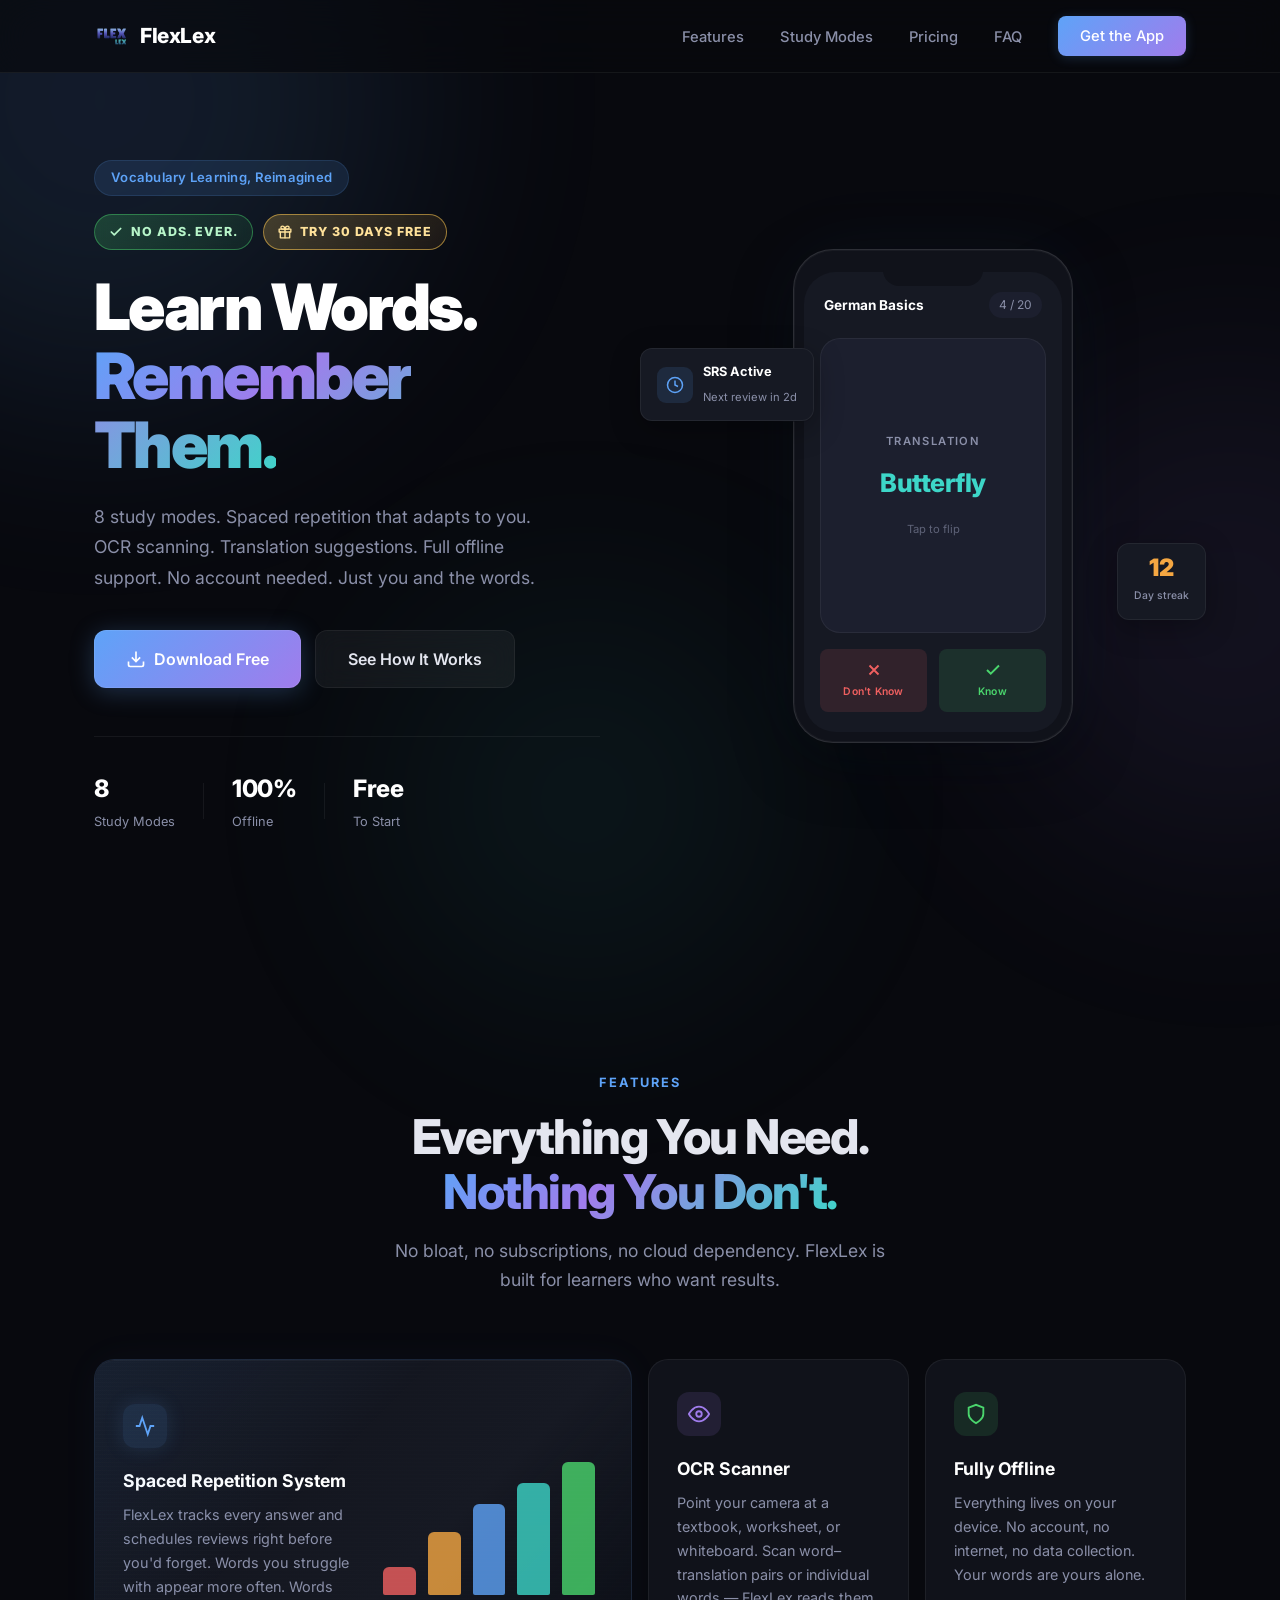
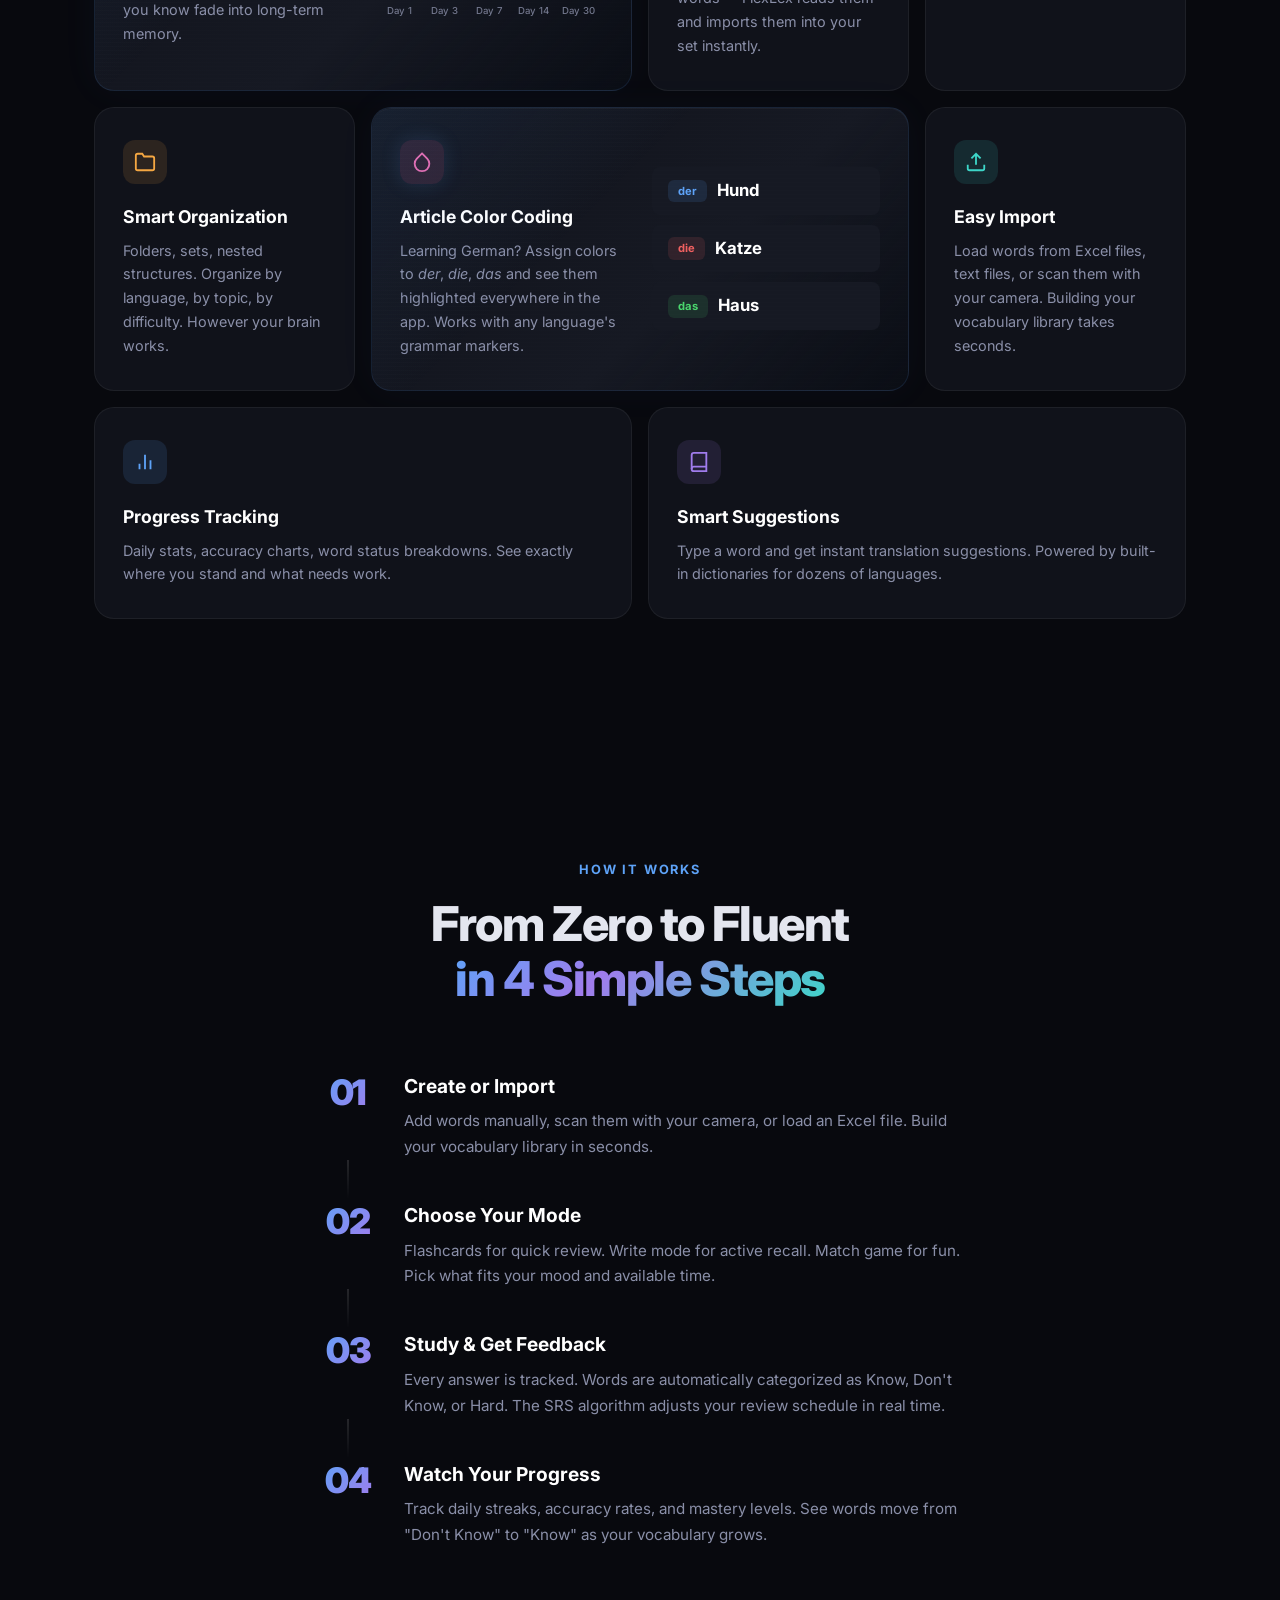
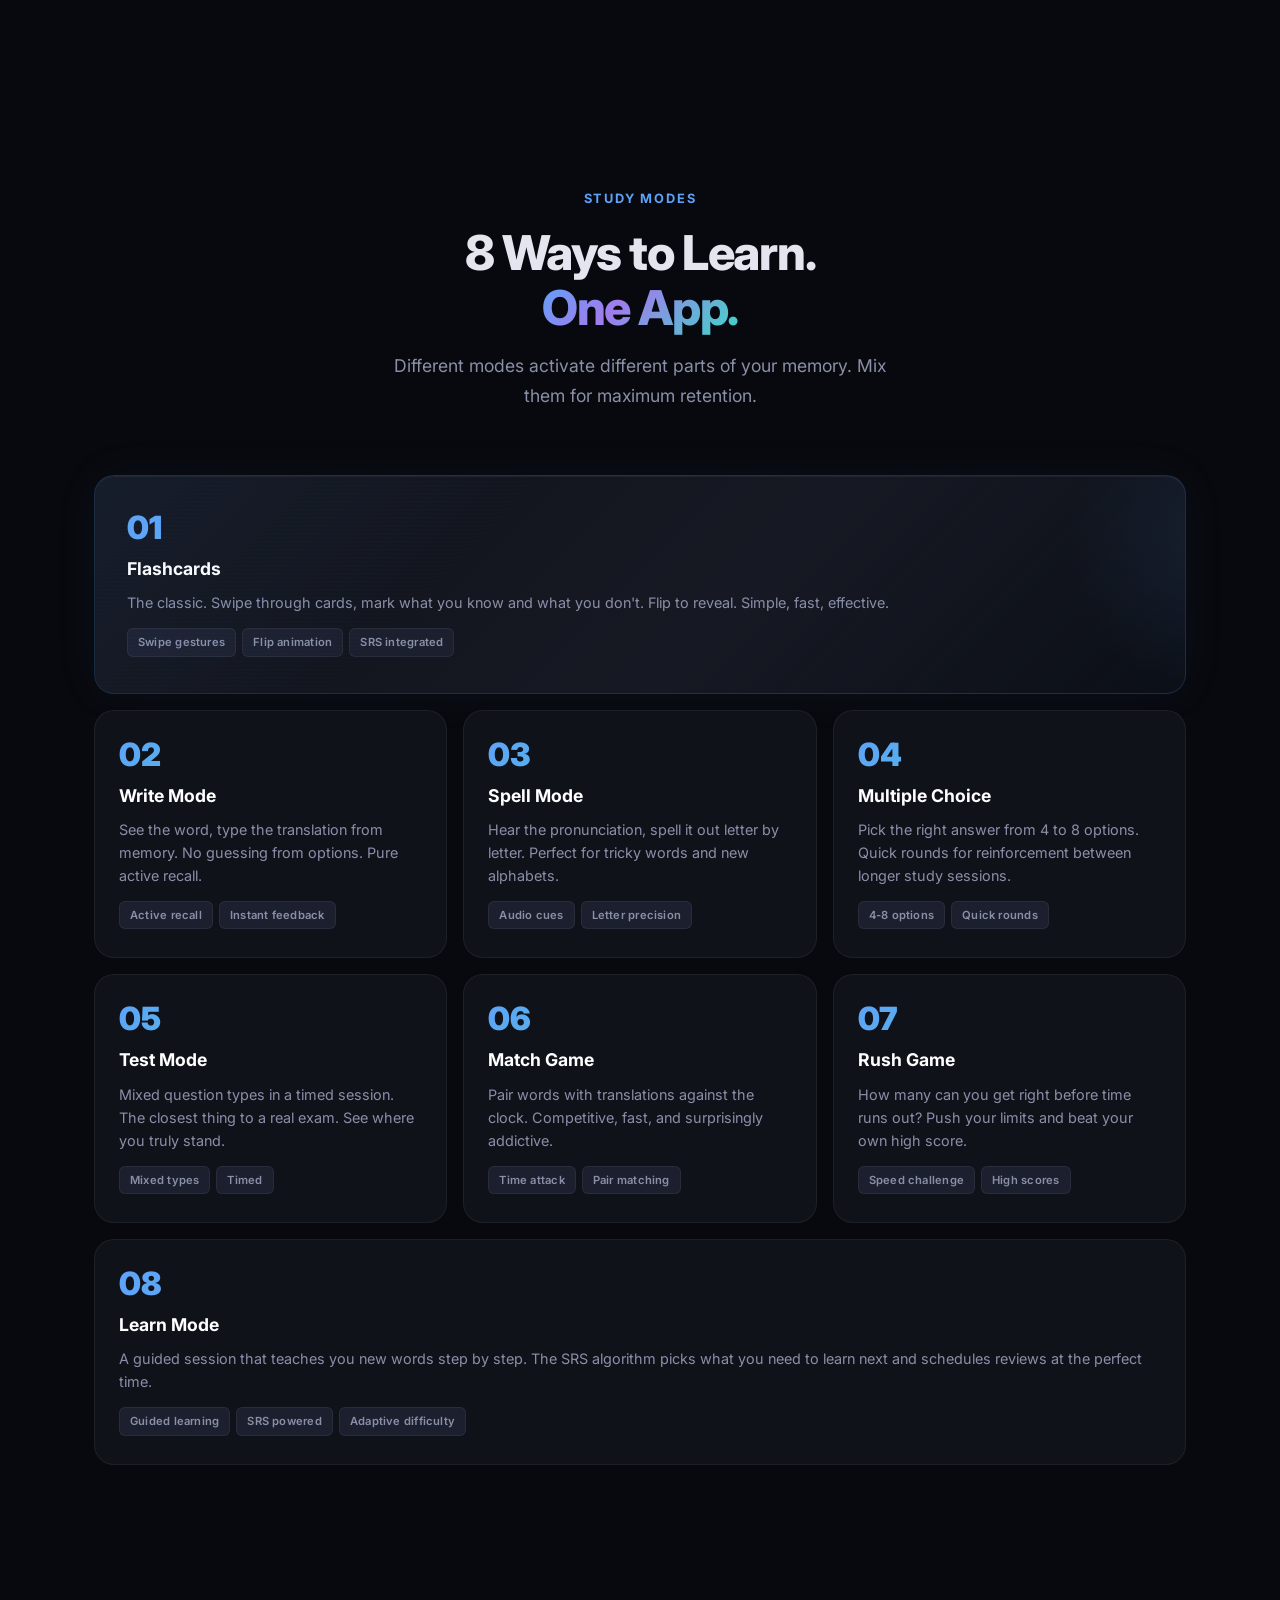
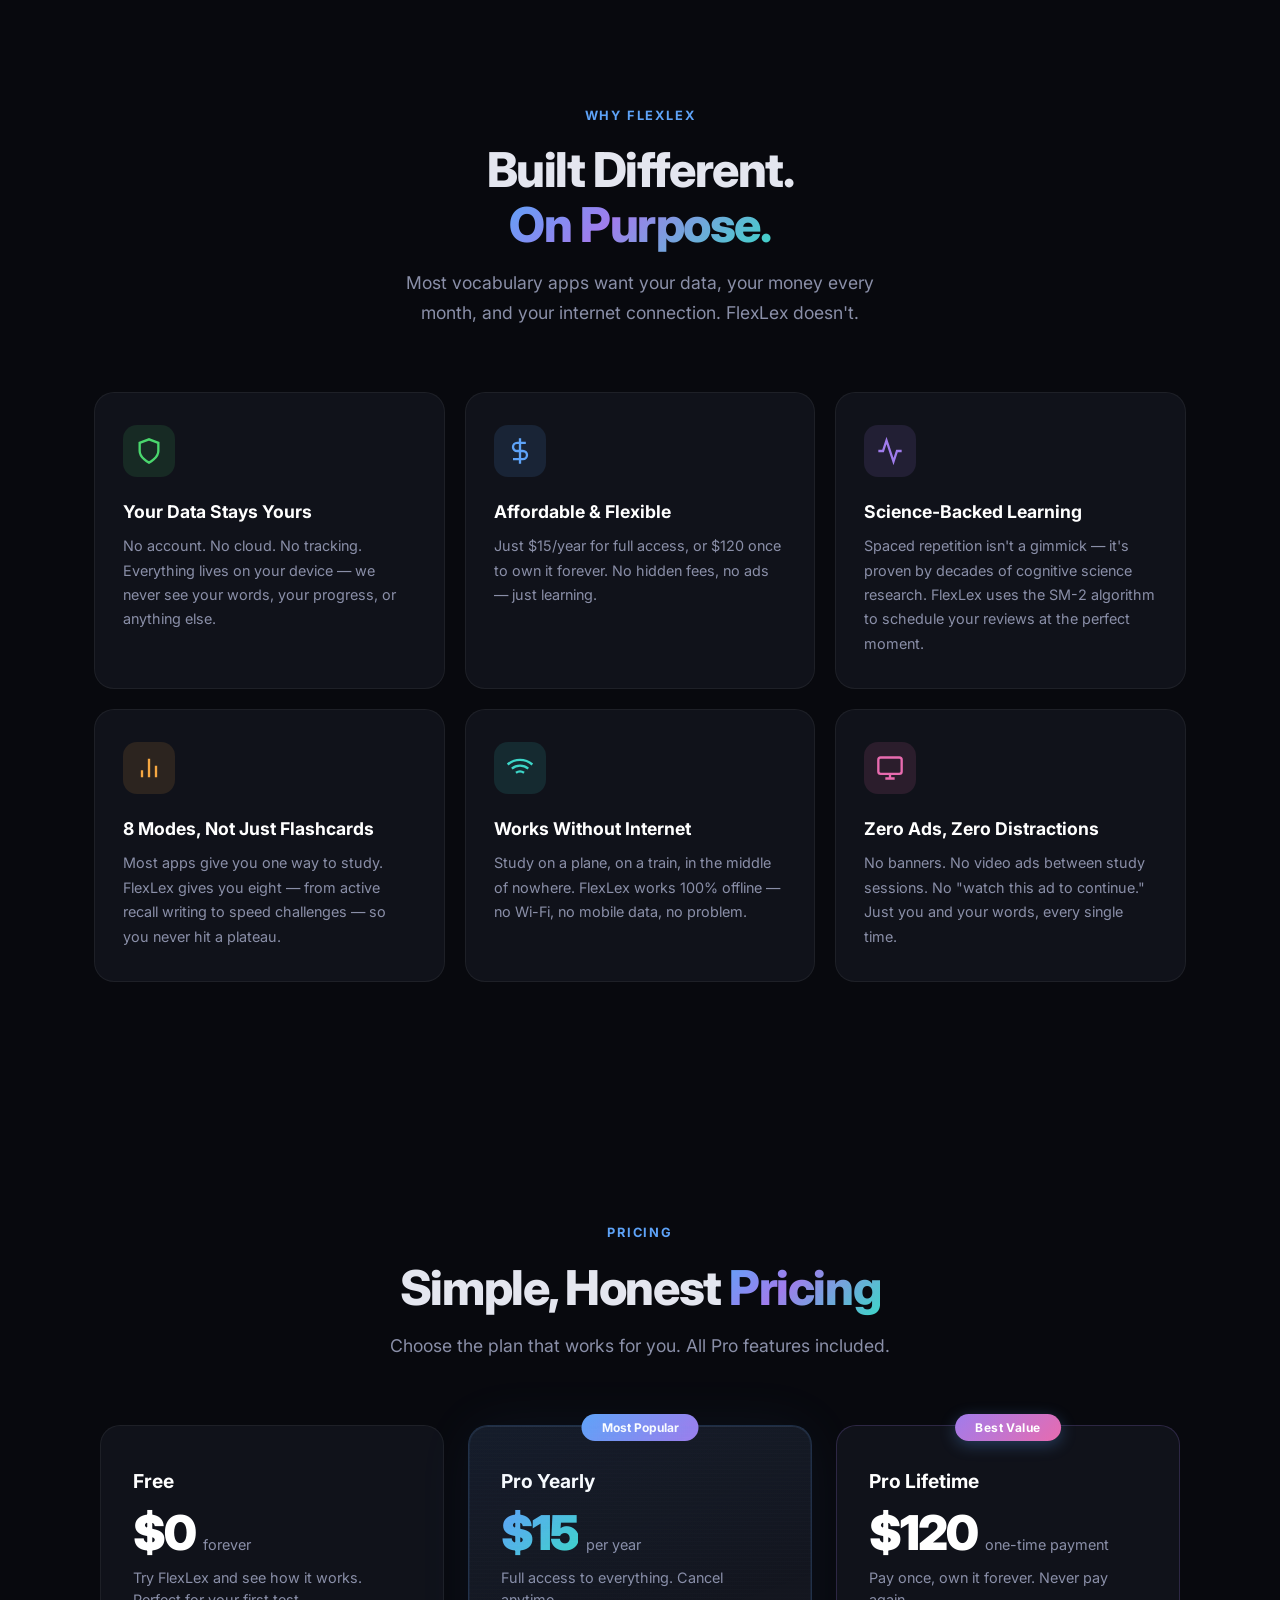
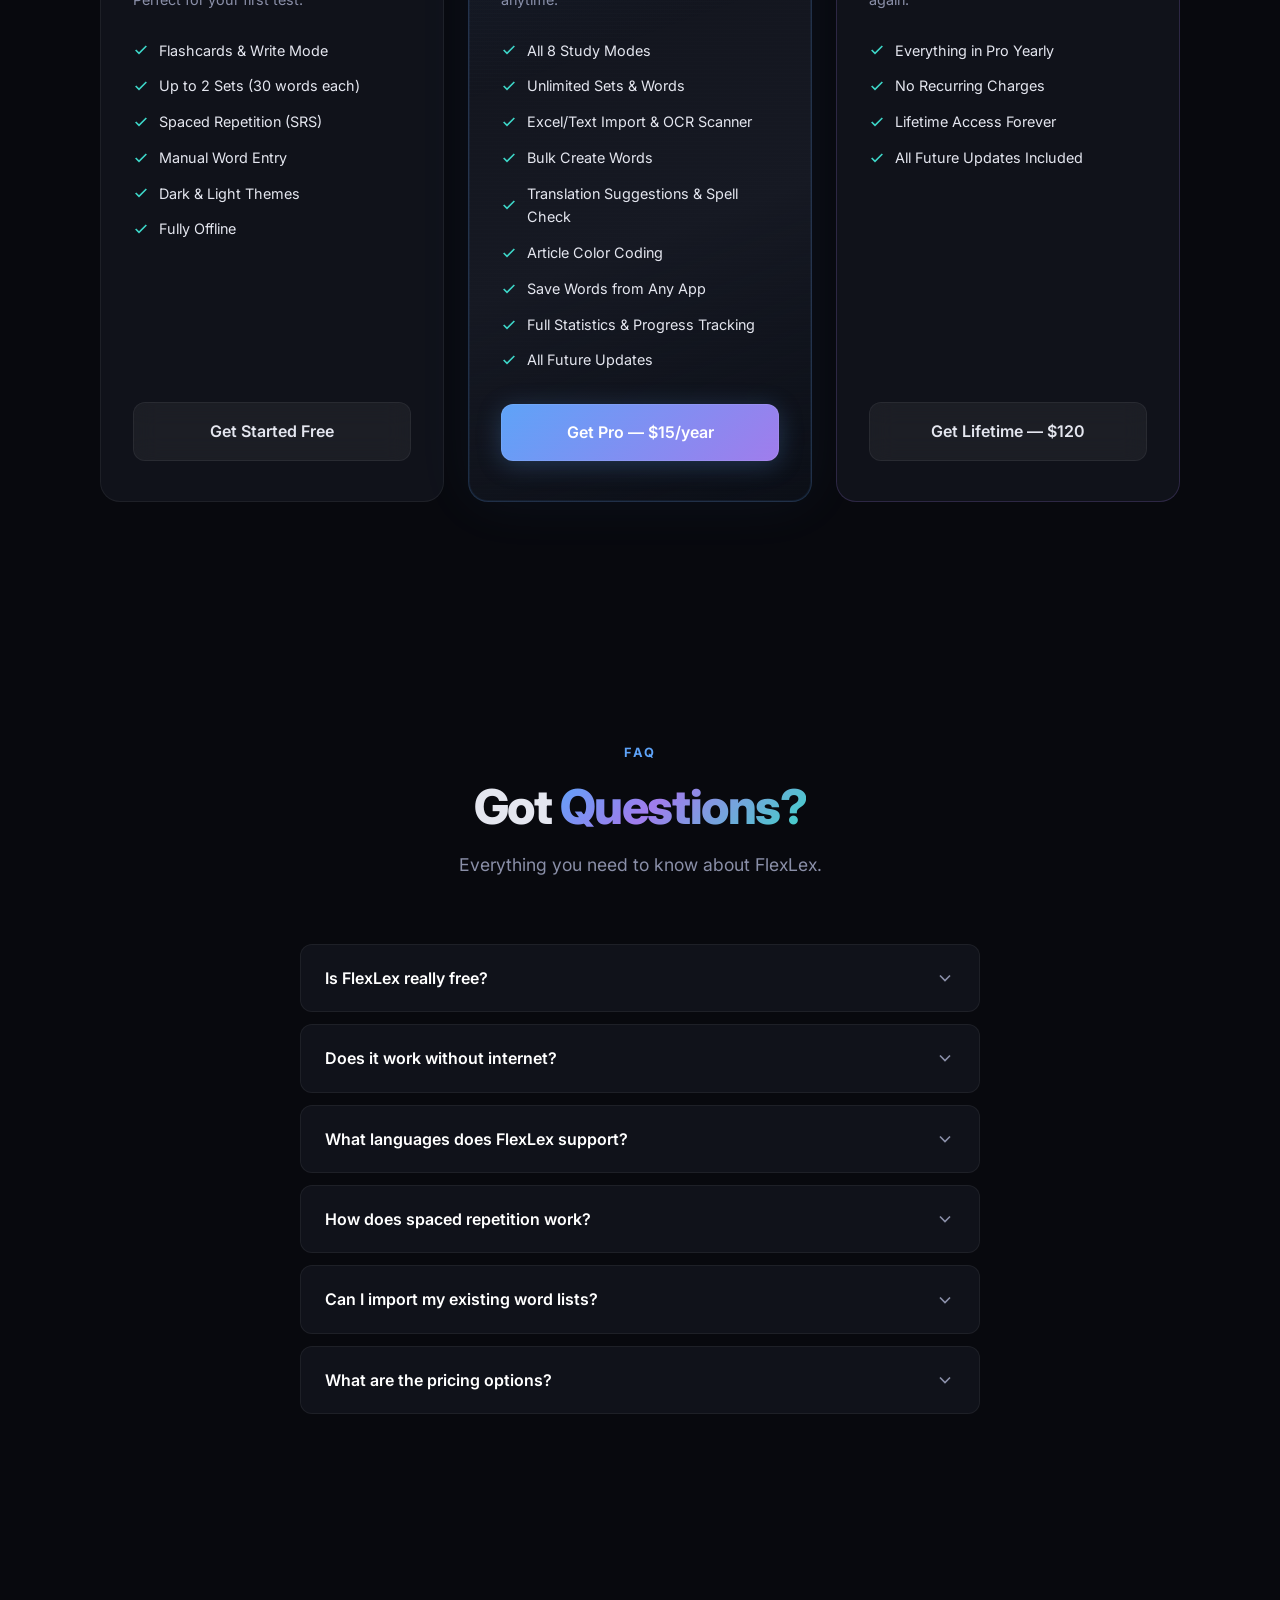
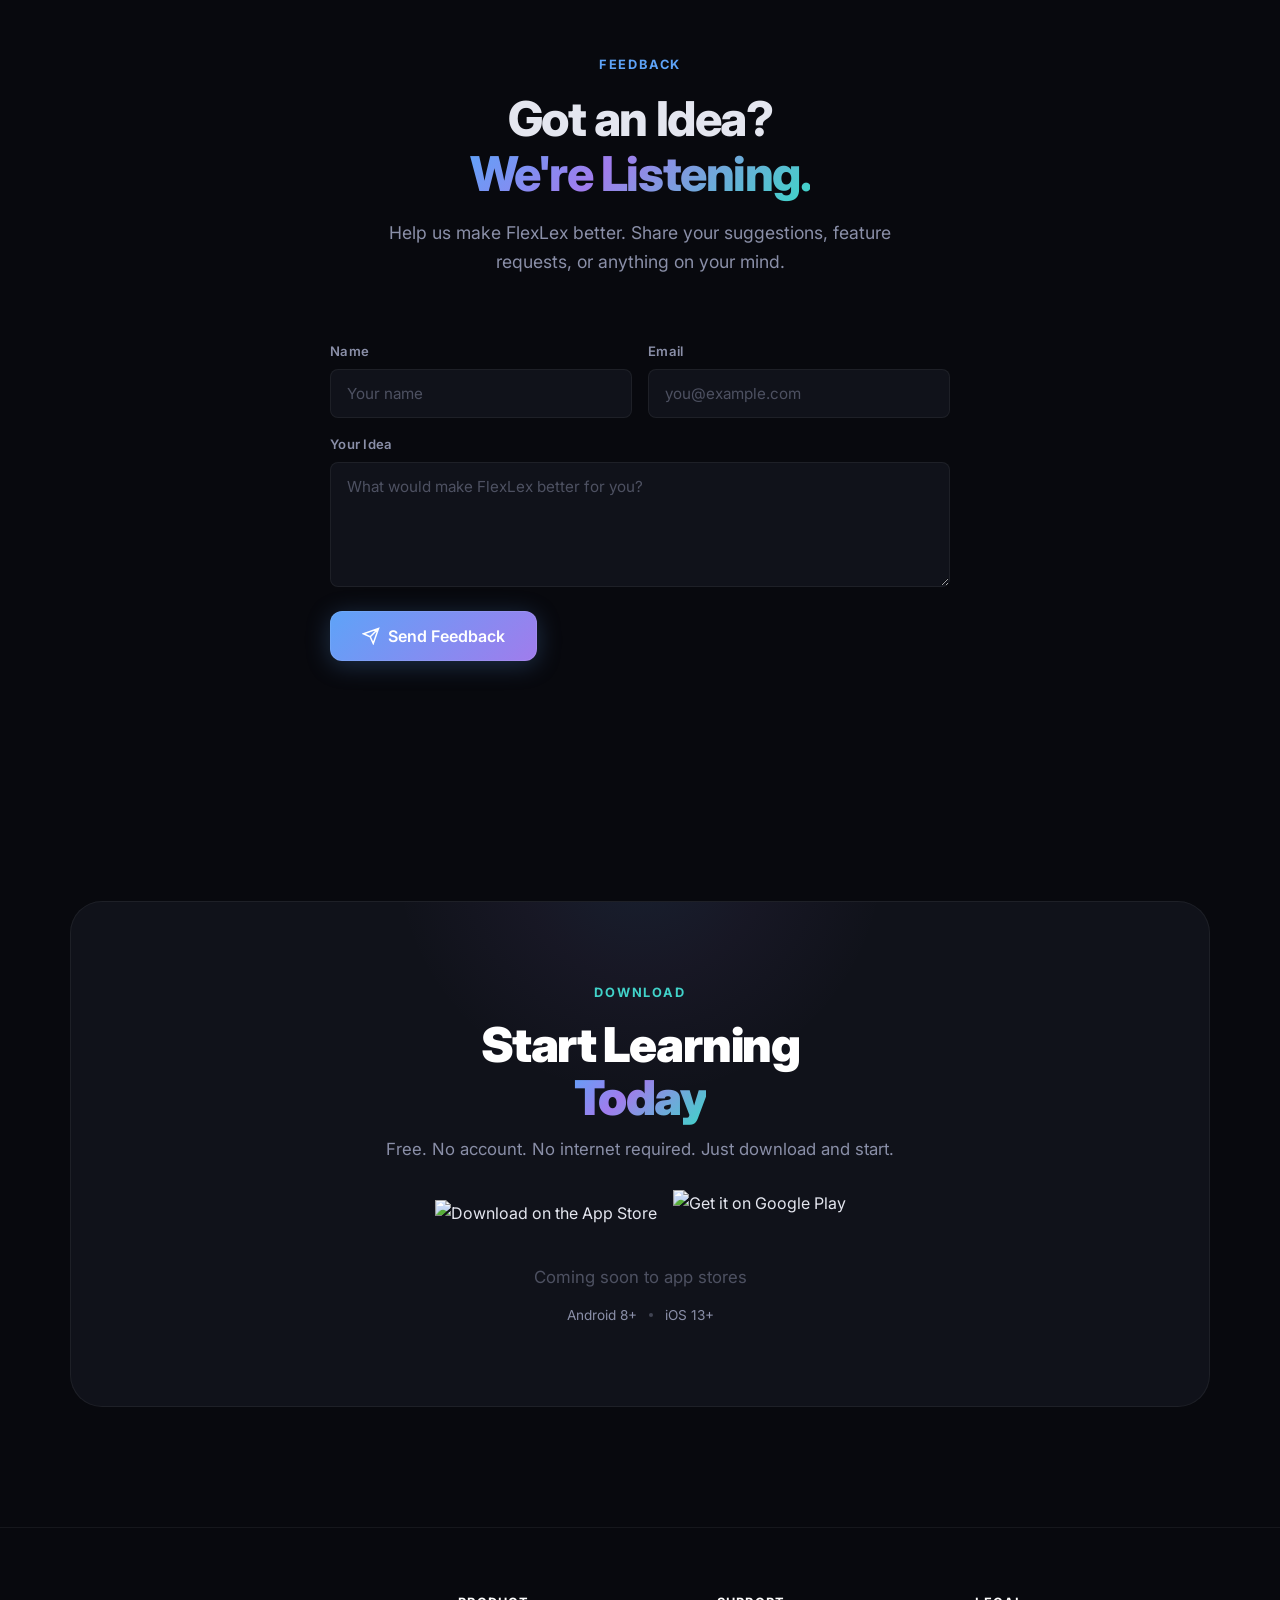
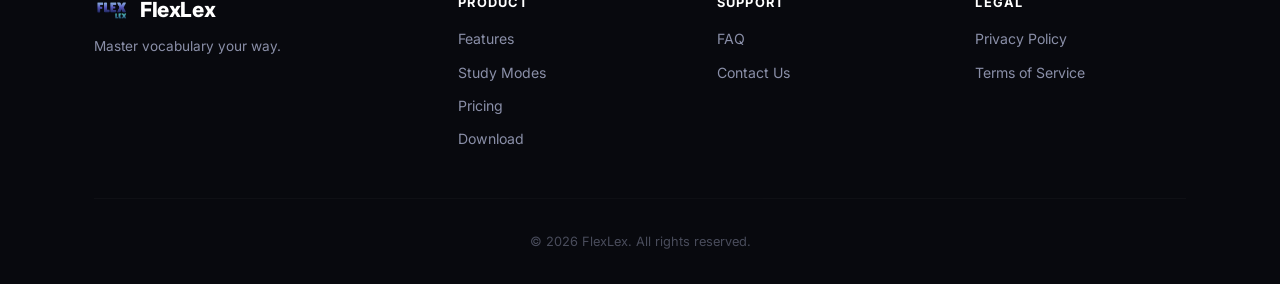
==== index.html @ ff7db939 "Add glowing No-Ads and 30-Day-Free chips, improve favicon for Google - Hero: two glowing chips ("No " ====
<!DOCTYPE html>
<html lang="en">
<head>
  <meta charset="UTF-8">
  <meta name="viewport" content="width=device-width, initial-scale=1.0">
  <title>FlexLex - Master Vocabulary Your Way</title>
  <meta name="description" content="FlexLex is a powerful vocabulary learning app with flashcards, spaced repetition, 8 study modes, OCR scanning, and full offline support for Android and iOS.">

  <!-- Open Graph -->
  <meta property="og:title" content="FlexLex — Master Vocabulary Your Way">
  <meta property="og:description" content="8 study modes, spaced repetition, OCR scanning, and full offline support. Free to start, no account needed.">
  <meta property="og:type" content="website">
  <meta property="og:url" content="https://flexlex.app">
  <meta property="og:image" content="https://flexlex.app/og-image.png">

  <!-- Twitter Card -->
  <meta name="twitter:card" content="summary_large_image">
  <meta name="twitter:title" content="FlexLex — Master Vocabulary Your Way">
  <meta name="twitter:description" content="8 study modes, spaced repetition, OCR scanning, and full offline support. Free to start, no account needed.">
  <meta name="twitter:image" content="https://flexlex.app/og-image.png">

  <!-- Favicon -->
  <link rel="icon" href="/favicon.ico" sizes="any">
  <link rel="icon" type="image/png" sizes="32x32" href="/FL-logo.png">
  <link rel="icon" type="image/png" sizes="192x192" href="/FL-logo.png">
  <link rel="apple-touch-icon" sizes="180x180" href="/FL-logo.png">
  <link rel="shortcut icon" href="/FL-logo.png">

  <!-- Theme -->
  <meta name="theme-color" content="#08090e">

  <link rel="stylesheet" href="style.css">
  <link rel="preconnect" href="https://fonts.googleapis.com">
  <link rel="preconnect" href="https://fonts.gstatic.com" crossorigin>
  <link href="https://fonts.googleapis.com/css2?family=Inter:wght@400;500;600;700;800;900&display=swap" rel="stylesheet">
</head>
<body>

  <!-- GLOW ORBS (background decoration) -->
  <div class="glow glow--1"></div>
  <div class="glow glow--2"></div>
  <div class="glow glow--3"></div>

  <!-- NAV -->
  <nav class="nav" id="nav">
    <div class="container nav__inner">
      <a href="#" class="nav__logo">
        <img src="FL-logo.png" alt="FlexLex" class="logo-icon">
        <span>FlexLex</span>
      </a>
      <button class="nav__toggle" id="navToggle" aria-label="Toggle menu">
        <span></span><span></span><span></span>
      </button>
      <ul class="nav__links" id="navLinks">
        <li><a href="#features">Features</a></li>
        <li><a href="#modes">Study Modes</a></li>
        <li><a href="#pricing">Pricing</a></li>
        <li><a href="#faq">FAQ</a></li>
        <li><a href="#download" class="btn btn--nav">Get the App</a></li>
      </ul>
    </div>
  </nav>

  <!-- HERO -->
  <header class="hero" id="hero">
    <div class="container hero__inner">
      <div class="hero__text">
        <div class="hero__badge">Vocabulary Learning, Reimagined</div>
        <div class="hero__chips">
          <span class="glow-chip glow-chip--green">
            <svg width="14" height="14" viewBox="0 0 24 24" fill="none" stroke="currentColor" stroke-width="3" stroke-linecap="round" stroke-linejoin="round"><path d="M20 6L9 17l-5-5"/></svg>
            No Ads. Ever.
          </span>
          <span class="glow-chip glow-chip--gold">
            <svg width="14" height="14" viewBox="0 0 24 24" fill="none" stroke="currentColor" stroke-width="2.4" stroke-linecap="round" stroke-linejoin="round"><path d="M20 12V22H4V12"/><path d="M2 7h20v5H2z"/><path d="M12 22V7"/><path d="M12 7H7.5a2.5 2.5 0 010-5C11 2 12 7 12 7z"/><path d="M12 7h4.5a2.5 2.5 0 000-5C13 2 12 7 12 7z"/></svg>
            Try 30 Days Free
          </span>
        </div>
        <h1>Learn Words.<br><span class="gradient-text">Remember Them.</span></h1>
        <p class="hero__sub">
          8 study modes. Spaced repetition that adapts to you.
          OCR scanning. Translation suggestions. Full offline support.
          No account needed. Just you and the words.
        </p>
        <div class="hero__actions">
          <a href="#download" class="btn btn--primary btn--lg">
            <svg width="20" height="20" viewBox="0 0 24 24" fill="none" stroke="currentColor" stroke-width="2"><path d="M21 15v4a2 2 0 01-2 2H5a2 2 0 01-2-2v-4M7 10l5 5 5-5M12 15V3"/></svg>
            Download Free
          </a>
          <a href="#how-it-works" class="btn btn--glass btn--lg">See How It Works</a>
        </div>
        <div class="hero__stats">
          <div class="hero__stat">
            <strong>8</strong><span>Study Modes</span>
          </div>
          <div class="hero__stat-divider"></div>
          <div class="hero__stat">
            <strong>100%</strong><span>Offline</span>
          </div>
          <div class="hero__stat-divider"></div>
          <div class="hero__stat">
            <strong>Free</strong><span>To Start</span>
          </div>
        </div>
      </div>
      <div class="hero__visual">
        <div class="phone-mockup">
          <div class="phone-notch"></div>
          <div class="phone-screen">
            <div class="demo-header">
              <span class="demo-set-name">German Basics</span>
              <span class="demo-counter">4 / 20</span>
            </div>
            <div class="demo-card" id="demoCard">
              <div class="demo-card__front">
                <div class="demo-card__label">Word</div>
                <div class="demo-card__word">Schmetterling</div>
                <div class="demo-card__hint">Tap to flip</div>
              </div>
              <div class="demo-card__back">
                <div class="demo-card__label">Translation</div>
                <div class="demo-card__word demo-card__word--answer">Butterfly</div>
                <div class="demo-card__hint">Tap to flip</div>
              </div>
            </div>
            <div class="demo-actions demo-actions--two">
              <div class="demo-action demo-action--no">
                <svg width="18" height="18" viewBox="0 0 24 24" fill="none" stroke="currentColor" stroke-width="2.5"><path d="M18 6L6 18M6 6l12 12"/></svg>
                Don't Know
              </div>
              <div class="demo-action demo-action--yes">
                <svg width="18" height="18" viewBox="0 0 24 24" fill="none" stroke="currentColor" stroke-width="2.5"><path d="M20 6L9 17l-5-5"/></svg>
                Know
              </div>
            </div>
          </div>
        </div>
        <div class="float-card float-card--1">
          <div class="float-card__icon">
            <svg width="18" height="18" viewBox="0 0 24 24" fill="none" stroke="currentColor" stroke-width="2"><circle cx="12" cy="12" r="10"/><path d="M12 6v6l4 2"/></svg>
          </div>
          <div>
            <strong>SRS Active</strong>
            <span>Next review in 2d</span>
          </div>
        </div>
        <div class="float-card float-card--2">
          <div class="float-card__streak">12</div>
          <span>Day streak</span>
        </div>
      </div>
    </div>
  </header>

  <!-- FEATURES -->
  <section class="section features" id="features">
    <div class="container">
      <div class="section-label">Features</div>
      <h2 class="section__title">Everything You Need.<br><span class="gradient-text">Nothing You Don't.</span></h2>
      <p class="section__sub">No bloat, no subscriptions, no cloud dependency. FlexLex is built for learners who want results.</p>

      <div class="bento">
        <div class="bento__item bento__item--wide bento__item--srs">
          <div class="bento__content">
            <div class="bento__icon bento__icon--blue">
              <svg viewBox="0 0 24 24" fill="none" stroke="currentColor" stroke-width="2"><path d="M22 12h-4l-3 9L9 3l-3 9H2"/></svg>
            </div>
            <h3>Spaced Repetition System</h3>
            <p>FlexLex tracks every answer and schedules reviews right before you'd forget. Words you struggle with appear more often. Words you know fade into long-term memory.</p>
          </div>
          <div class="bento__visual bento__visual--srs">
            <div class="srs-demo">
              <div class="srs-bar" style="--h: 20%; --color: var(--red)"><span>Day 1</span></div>
              <div class="srs-bar" style="--h: 45%; --color: var(--orange)"><span>Day 3</span></div>
              <div class="srs-bar" style="--h: 65%; --color: var(--blue)"><span>Day 7</span></div>
              <div class="srs-bar" style="--h: 80%; --color: var(--teal)"><span>Day 14</span></div>
              <div class="srs-bar" style="--h: 95%; --color: var(--green)"><span>Day 30</span></div>
            </div>
          </div>
        </div>

        <div class="bento__item bento__item--ocr">
          <div class="bento__icon bento__icon--purple">
            <svg viewBox="0 0 24 24" fill="none" stroke="currentColor" stroke-width="2"><path d="M1 12s4-8 11-8 11 8 11 8-4 8-11 8-11-8-11-8z"/><circle cx="12" cy="12" r="3"/></svg>
          </div>
          <h3>OCR Scanner</h3>
          <p>Point your camera at a textbook, worksheet, or whiteboard. Scan word–translation pairs or individual words — FlexLex reads them and imports them into your set instantly.</p>
        </div>

        <div class="bento__item bento__item--offline">
          <div class="bento__icon bento__icon--green">
            <svg viewBox="0 0 24 24" fill="none" stroke="currentColor" stroke-width="2"><path d="M12 22s8-4 8-10V5l-8-3-8 3v7c0 6 8 10 8 10z"/></svg>
          </div>
          <h3>Fully Offline</h3>
          <p>Everything lives on your device. No account, no internet, no data collection. Your words are yours alone.</p>
        </div>

        <div class="bento__item bento__item--organize">
          <div class="bento__icon bento__icon--orange">
            <svg viewBox="0 0 24 24" fill="none" stroke="currentColor" stroke-width="2"><path d="M22 19a2 2 0 01-2 2H4a2 2 0 01-2-2V5a2 2 0 012-2h5l2 3h9a2 2 0 012 2z"/></svg>
          </div>
          <h3>Smart Organization</h3>
          <p>Folders, sets, nested structures. Organize by language, by topic, by difficulty. However your brain works.</p>
        </div>

        <div class="bento__item bento__item--wide bento__item--article">
          <div class="bento__content">
            <div class="bento__icon bento__icon--pink">
              <svg viewBox="0 0 24 24" fill="none" stroke="currentColor" stroke-width="2"><path d="M12 2.69l5.66 5.66a8 8 0 11-11.31 0z"/></svg>
            </div>
            <h3>Article Color Coding</h3>
            <p>Learning German? Assign colors to <em>der</em>, <em>die</em>, <em>das</em> and see them highlighted everywhere in the app. Works with any language's grammar markers.</p>
          </div>
          <div class="bento__visual bento__visual--article">
            <div class="article-demo">
              <div class="article-word article-word--der"><span class="article-tag article-tag--blue">der</span> Hund</div>
              <div class="article-word article-word--die"><span class="article-tag article-tag--red">die</span> Katze</div>
              <div class="article-word article-word--das"><span class="article-tag article-tag--green">das</span> Haus</div>
            </div>
          </div>
        </div>

        <div class="bento__item bento__item--import">
          <div class="bento__icon bento__icon--teal">
            <svg viewBox="0 0 24 24" fill="none" stroke="currentColor" stroke-width="2"><path d="M21 15v4a2 2 0 01-2 2H5a2 2 0 01-2-2v-4M17 8l-5-5-5 5M12 3v12"/></svg>
          </div>
          <h3>Easy Import</h3>
          <p>Load words from Excel files, text files, or scan them with your camera. Building your vocabulary library takes seconds.</p>
        </div>

        <div class="bento__item bento__item--half bento__item--stats">
          <div class="bento__icon bento__icon--blue">
            <svg viewBox="0 0 24 24" fill="none" stroke="currentColor" stroke-width="2"><path d="M18 20V10M12 20V4M6 20v-6"/></svg>
          </div>
          <h3>Progress Tracking</h3>
          <p>Daily stats, accuracy charts, word status breakdowns. See exactly where you stand and what needs work.</p>
        </div>

        <div class="bento__item bento__item--half bento__item--dict">
          <div class="bento__icon bento__icon--purple">
            <svg viewBox="0 0 24 24" fill="none" stroke="currentColor" stroke-width="2"><path d="M4 19.5A2.5 2.5 0 016.5 17H20"/><path d="M6.5 2H20v20H6.5A2.5 2.5 0 014 19.5v-15A2.5 2.5 0 016.5 2z"/></svg>
          </div>
          <h3>Smart Suggestions</h3>
          <p>Type a word and get instant translation suggestions. Powered by built-in dictionaries for dozens of languages.</p>
        </div>
      </div>
    </div>
  </section>

  <!-- HOW IT WORKS -->
  <section class="section how" id="how-it-works">
    <div class="container">
      <div class="section-label">How It Works</div>
      <h2 class="section__title">From Zero to Fluent<br><span class="gradient-text">in 4 Simple Steps</span></h2>

      <div class="steps">
        <div class="step">
          <div class="step__number">01</div>
          <div class="step__content">
            <h3>Create or Import</h3>
            <p>Add words manually, scan them with your camera, or load an Excel file. Build your vocabulary library in seconds.</p>
          </div>
        </div>
        <div class="step__connector"></div>
        <div class="step">
          <div class="step__number">02</div>
          <div class="step__content">
            <h3>Choose Your Mode</h3>
            <p>Flashcards for quick review. Write mode for active recall. Match game for fun. Pick what fits your mood and available time.</p>
          </div>
        </div>
        <div class="step__connector"></div>
        <div class="step">
          <div class="step__number">03</div>
          <div class="step__content">
            <h3>Study &amp; Get Feedback</h3>
            <p>Every answer is tracked. Words are automatically categorized as Know, Don't Know, or Hard. The SRS algorithm adjusts your review schedule in real time.</p>
          </div>
        </div>
        <div class="step__connector"></div>
        <div class="step">
          <div class="step__number">04</div>
          <div class="step__content">
            <h3>Watch Your Progress</h3>
            <p>Track daily streaks, accuracy rates, and mastery levels. See words move from "Don't Know" to "Know" as your vocabulary grows.</p>
          </div>
        </div>
      </div>
    </div>
  </section>

  <!-- STUDY MODES -->
  <section class="section modes" id="modes">
    <div class="container">
      <div class="section-label">Study Modes</div>
      <h2 class="section__title">8 Ways to Learn.<br><span class="gradient-text">One App.</span></h2>
      <p class="section__sub">Different modes activate different parts of your memory. Mix them for maximum retention.</p>

      <div class="modes__grid">
        <div class="mode-card mode-card--featured">
          <div class="mode-card__glow"></div>
          <div class="mode-card__number">01</div>
          <h3>Flashcards</h3>
          <p>The classic. Swipe through cards, mark what you know and what you don't. Flip to reveal. Simple, fast, effective.</p>
          <div class="mode-card__tags">
            <span>Swipe gestures</span>
            <span>Flip animation</span>
            <span>SRS integrated</span>
          </div>
        </div>

        <div class="mode-card">
          <div class="mode-card__number">02</div>
          <h3>Write Mode</h3>
          <p>See the word, type the translation from memory. No guessing from options. Pure active recall.</p>
          <div class="mode-card__tags">
            <span>Active recall</span>
            <span>Instant feedback</span>
          </div>
        </div>

        <div class="mode-card">
          <div class="mode-card__number">03</div>
          <h3>Spell Mode</h3>
          <p>Hear the pronunciation, spell it out letter by letter. Perfect for tricky words and new alphabets.</p>
          <div class="mode-card__tags">
            <span>Audio cues</span>
            <span>Letter precision</span>
          </div>
        </div>

        <div class="mode-card">
          <div class="mode-card__number">04</div>
          <h3>Multiple Choice</h3>
          <p>Pick the right answer from 4 to 8 options. Quick rounds for reinforcement between longer study sessions.</p>
          <div class="mode-card__tags">
            <span>4-8 options</span>
            <span>Quick rounds</span>
          </div>
        </div>

        <div class="mode-card">
          <div class="mode-card__number">05</div>
          <h3>Test Mode</h3>
          <p>Mixed question types in a timed session. The closest thing to a real exam. See where you truly stand.</p>
          <div class="mode-card__tags">
            <span>Mixed types</span>
            <span>Timed</span>
          </div>
        </div>

        <div class="mode-card">
          <div class="mode-card__number">06</div>
          <h3>Match Game</h3>
          <p>Pair words with translations against the clock. Competitive, fast, and surprisingly addictive.</p>
          <div class="mode-card__tags">
            <span>Time attack</span>
            <span>Pair matching</span>
          </div>
        </div>

        <div class="mode-card">
          <div class="mode-card__number">07</div>
          <h3>Rush Game</h3>
          <p>How many can you get right before time runs out? Push your limits and beat your own high score.</p>
          <div class="mode-card__tags">
            <span>Speed challenge</span>
            <span>High scores</span>
          </div>
        </div>

        <div class="mode-card mode-card--wide">
          <div class="mode-card__number">08</div>
          <h3>Learn Mode</h3>
          <p>A guided session that teaches you new words step by step. The SRS algorithm picks what you need to learn next and schedules reviews at the perfect time.</p>
          <div class="mode-card__tags">
            <span>Guided learning</span>
            <span>SRS powered</span>
            <span>Adaptive difficulty</span>
          </div>
        </div>
      </div>
    </div>
  </section>

  <!-- WHY FLEXLEX -->
  <section class="section why" id="why">
    <div class="container">
      <div class="section-label">Why FlexLex</div>
      <h2 class="section__title">Built Different.<br><span class="gradient-text">On Purpose.</span></h2>
      <p class="section__sub">Most vocabulary apps want your data, your money every month, and your internet connection. FlexLex doesn't.</p>

      <div class="why__grid">
        <div class="why__card">
          <div class="why__icon why__icon--green">
            <svg viewBox="0 0 24 24" fill="none" stroke="currentColor" stroke-width="2" width="28" height="28"><path d="M12 22s8-4 8-10V5l-8-3-8 3v7c0 6 8 10 8 10z"/></svg>
          </div>
          <h3>Your Data Stays Yours</h3>
          <p>No account. No cloud. No tracking. Everything lives on your device — we never see your words, your progress, or anything else.</p>
        </div>

        <div class="why__card">
          <div class="why__icon why__icon--blue">
            <svg viewBox="0 0 24 24" fill="none" stroke="currentColor" stroke-width="2" width="28" height="28"><path d="M12 1v22M17 5H9.5a3.5 3.5 0 000 7h5a3.5 3.5 0 010 7H6"/></svg>
          </div>
          <h3>Affordable &amp; Flexible</h3>
          <p>Just $15/year for full access, or $120 once to own it forever. No hidden fees, no ads — just learning.</p>
        </div>

        <div class="why__card">
          <div class="why__icon why__icon--purple">
            <svg viewBox="0 0 24 24" fill="none" stroke="currentColor" stroke-width="2" width="28" height="28"><path d="M22 12h-4l-3 9L9 3l-3 9H2"/></svg>
          </div>
          <h3>Science-Backed Learning</h3>
          <p>Spaced repetition isn't a gimmick — it's proven by decades of cognitive science research. FlexLex uses the SM-2 algorithm to schedule your reviews at the perfect moment.</p>
        </div>

        <div class="why__card">
          <div class="why__icon why__icon--orange">
            <svg viewBox="0 0 24 24" fill="none" stroke="currentColor" stroke-width="2" width="28" height="28"><path d="M18 20V10M12 20V4M6 20v-6"/></svg>
          </div>
          <h3>8 Modes, Not Just Flashcards</h3>
          <p>Most apps give you one way to study. FlexLex gives you eight — from active recall writing to speed challenges — so you never hit a plateau.</p>
        </div>

        <div class="why__card">
          <div class="why__icon why__icon--teal">
            <svg viewBox="0 0 24 24" fill="none" stroke="currentColor" stroke-width="2" width="28" height="28"><path d="M5 12.55a11 11 0 0114.08 0M1.42 9a16 16 0 0121.16 0"/><path d="M8.53 16.11a6 6 0 016.95 0M12 20h.01"/></svg>
          </div>
          <h3>Works Without Internet</h3>
          <p>Study on a plane, on a train, in the middle of nowhere. FlexLex works 100% offline — no Wi-Fi, no mobile data, no problem.</p>
        </div>

        <div class="why__card">
          <div class="why__icon why__icon--pink">
            <svg viewBox="0 0 24 24" fill="none" stroke="currentColor" stroke-width="2" width="28" height="28"><rect x="2" y="3" width="20" height="14" rx="2"/><path d="M8 21h8M12 17v4"/></svg>
          </div>
          <h3>Zero Ads, Zero Distractions</h3>
          <p>No banners. No video ads between study sessions. No "watch this ad to continue." Just you and your words, every single time.</p>
        </div>
      </div>
    </div>
  </section>

  <!-- PRICING -->
  <section class="section pricing" id="pricing">
    <div class="container">
      <div class="section-label">Pricing</div>
      <h2 class="section__title">Simple, Honest <span class="gradient-text">Pricing</span></h2>
      <p class="section__sub">Choose the plan that works for you. All Pro features included.</p>

      <div class="pricing__grid">
        <div class="pricing-card">
          <div class="pricing-card__header">
            <h3>Free</h3>
            <div class="pricing-card__price">
              <span class="pricing-card__amount">$0</span>
              <span class="pricing-card__period">forever</span>
            </div>
            <p class="pricing-card__desc">Try FlexLex and see how it works. Perfect for your first test.</p>
          </div>
          <ul class="pricing-card__features">
            <li>
              <svg width="16" height="16" viewBox="0 0 24 24" fill="none" stroke="currentColor" stroke-width="2.5"><path d="M20 6L9 17l-5-5"/></svg>
              Flashcards &amp; Write Mode
            </li>
            <li>
              <svg width="16" height="16" viewBox="0 0 24 24" fill="none" stroke="currentColor" stroke-width="2.5"><path d="M20 6L9 17l-5-5"/></svg>
              Up to 2 Sets (30 words each)
            </li>
            <li>
              <svg width="16" height="16" viewBox="0 0 24 24" fill="none" stroke="currentColor" stroke-width="2.5"><path d="M20 6L9 17l-5-5"/></svg>
              Spaced Repetition (SRS)
            </li>
            <li>
              <svg width="16" height="16" viewBox="0 0 24 24" fill="none" stroke="currentColor" stroke-width="2.5"><path d="M20 6L9 17l-5-5"/></svg>
              Manual Word Entry
            </li>
            <li>
              <svg width="16" height="16" viewBox="0 0 24 24" fill="none" stroke="currentColor" stroke-width="2.5"><path d="M20 6L9 17l-5-5"/></svg>
              Dark &amp; Light Themes
            </li>
            <li>
              <svg width="16" height="16" viewBox="0 0 24 24" fill="none" stroke="currentColor" stroke-width="2.5"><path d="M20 6L9 17l-5-5"/></svg>
              Fully Offline
            </li>
          </ul>
          <a href="#download" class="btn btn--glass btn--lg pricing-card__btn">Get Started Free</a>
        </div>

        <div class="pricing-card pricing-card--pro">
          <div class="pricing-card__badge">Most Popular</div>
          <div class="pricing-card__header">
            <h3>Pro Yearly</h3>
            <div class="pricing-card__price">
              <span class="pricing-card__amount">$15</span>
              <span class="pricing-card__period">per year</span>
            </div>
            <p class="pricing-card__desc">Full access to everything. Cancel anytime.</p>
          </div>
          <ul class="pricing-card__features">
            <li>
              <svg width="16" height="16" viewBox="0 0 24 24" fill="none" stroke="currentColor" stroke-width="2.5"><path d="M20 6L9 17l-5-5"/></svg>
              All 8 Study Modes
            </li>
            <li>
              <svg width="16" height="16" viewBox="0 0 24 24" fill="none" stroke="currentColor" stroke-width="2.5"><path d="M20 6L9 17l-5-5"/></svg>
              Unlimited Sets &amp; Words
            </li>
            <li>
              <svg width="16" height="16" viewBox="0 0 24 24" fill="none" stroke="currentColor" stroke-width="2.5"><path d="M20 6L9 17l-5-5"/></svg>
              Excel/Text Import &amp; OCR Scanner
            </li>
            <li>
              <svg width="16" height="16" viewBox="0 0 24 24" fill="none" stroke="currentColor" stroke-width="2.5"><path d="M20 6L9 17l-5-5"/></svg>
              Bulk Create Words
            </li>
            <li>
              <svg width="16" height="16" viewBox="0 0 24 24" fill="none" stroke="currentColor" stroke-width="2.5"><path d="M20 6L9 17l-5-5"/></svg>
              Translation Suggestions &amp; Spell Check
            </li>
            <li>
              <svg width="16" height="16" viewBox="0 0 24 24" fill="none" stroke="currentColor" stroke-width="2.5"><path d="M20 6L9 17l-5-5"/></svg>
              Article Color Coding
            </li>
            <li>
              <svg width="16" height="16" viewBox="0 0 24 24" fill="none" stroke="currentColor" stroke-width="2.5"><path d="M20 6L9 17l-5-5"/></svg>
              Save Words from Any App
            </li>
            <li>
              <svg width="16" height="16" viewBox="0 0 24 24" fill="none" stroke="currentColor" stroke-width="2.5"><path d="M20 6L9 17l-5-5"/></svg>
              Full Statistics &amp; Progress Tracking
            </li>
            <li>
              <svg width="16" height="16" viewBox="0 0 24 24" fill="none" stroke="currentColor" stroke-width="2.5"><path d="M20 6L9 17l-5-5"/></svg>
              All Future Updates
            </li>
          </ul>
          <a href="#download" class="btn btn--primary btn--lg pricing-card__btn">Get Pro — $15/year</a>
        </div>

        <div class="pricing-card pricing-card--lifetime">
          <div class="pricing-card__badge pricing-card__badge--lifetime">Best Value</div>
          <div class="pricing-card__header">
            <h3>Pro Lifetime</h3>
            <div class="pricing-card__price">
              <span class="pricing-card__amount">$120</span>
              <span class="pricing-card__period">one-time payment</span>
            </div>
            <p class="pricing-card__desc">Pay once, own it forever. Never pay again.</p>
          </div>
          <ul class="pricing-card__features">
            <li>
              <svg width="16" height="16" viewBox="0 0 24 24" fill="none" stroke="currentColor" stroke-width="2.5"><path d="M20 6L9 17l-5-5"/></svg>
              Everything in Pro Yearly
            </li>
            <li>
              <svg width="16" height="16" viewBox="0 0 24 24" fill="none" stroke="currentColor" stroke-width="2.5"><path d="M20 6L9 17l-5-5"/></svg>
              No Recurring Charges
            </li>
            <li>
              <svg width="16" height="16" viewBox="0 0 24 24" fill="none" stroke="currentColor" stroke-width="2.5"><path d="M20 6L9 17l-5-5"/></svg>
              Lifetime Access Forever
            </li>
            <li>
              <svg width="16" height="16" viewBox="0 0 24 24" fill="none" stroke="currentColor" stroke-width="2.5"><path d="M20 6L9 17l-5-5"/></svg>
              All Future Updates Included
            </li>
          </ul>
          <a href="#download" class="btn btn--glass btn--lg pricing-card__btn">Get Lifetime — $120</a>
        </div>
      </div>
    </div>
  </section>

  <!-- FAQ -->
  <section class="section faq" id="faq">
    <div class="container">
      <div class="section-label">FAQ</div>
      <h2 class="section__title">Got <span class="gradient-text">Questions?</span></h2>
      <p class="section__sub">Everything you need to know about FlexLex.</p>

      <div class="faq__list">
        <details class="faq__item">
          <summary class="faq__question">
            <span>Is FlexLex really free?</span>
            <svg class="faq__chevron" width="20" height="20" viewBox="0 0 24 24" fill="none" stroke="currentColor" stroke-width="2"><path d="M6 9l6 6 6-6"/></svg>
          </summary>
          <div class="faq__answer">
            <p>Yes. The free version includes flashcards, write mode, spaced repetition, up to 2 sets with 30 words each, and full offline support. No account required, no ads. Pro unlocks all 8 study modes, unlimited sets and words, import tools, translation suggestions, spell check, and much more — for $15/year or $120 lifetime.</p>
          </div>
        </details>

        <details class="faq__item">
          <summary class="faq__question">
            <span>Does it work without internet?</span>
            <svg class="faq__chevron" width="20" height="20" viewBox="0 0 24 24" fill="none" stroke="currentColor" stroke-width="2"><path d="M6 9l6 6 6-6"/></svg>
          </summary>
          <div class="faq__answer">
            <p>100%. FlexLex stores everything locally on your device. No cloud sync, no server dependency. Your data stays on your phone, always available, even on a plane or in a remote area.</p>
          </div>
        </details>

        <details class="faq__item">
          <summary class="faq__question">
            <span>What languages does FlexLex support?</span>
            <svg class="faq__chevron" width="20" height="20" viewBox="0 0 24 24" fill="none" stroke="currentColor" stroke-width="2"><path d="M6 9l6 6 6-6"/></svg>
          </summary>
          <div class="faq__answer">
            <p>FlexLex is language-agnostic. You create your own word pairs, so it works with any language combination — English-Japanese, Spanish-French, or even technical terminology. The built-in dictionary suggestions cover dozens of popular languages.</p>
          </div>
        </details>

        <details class="faq__item">
          <summary class="faq__question">
            <span>How does spaced repetition work?</span>
            <svg class="faq__chevron" width="20" height="20" viewBox="0 0 24 24" fill="none" stroke="currentColor" stroke-width="2"><path d="M6 9l6 6 6-6"/></svg>
          </summary>
          <div class="faq__answer">
            <p>Every time you review a word, FlexLex records whether you knew it, found it hard, or didn't know it. Based on your answers, it calculates the optimal time to show that word again — right before you'd forget it. Words you struggle with appear more frequently; words you know well are spaced further apart.</p>
          </div>
        </details>

        <details class="faq__item">
          <summary class="faq__question">
            <span>Can I import my existing word lists?</span>
            <svg class="faq__chevron" width="20" height="20" viewBox="0 0 24 24" fill="none" stroke="currentColor" stroke-width="2"><path d="M6 9l6 6 6-6"/></svg>
          </summary>
          <div class="faq__answer">
            <p>Yes. FlexLex supports importing from Excel (.xlsx) files and plain text files. You can also use the OCR camera scanner (Pro) to photograph printed word lists, textbook pages, or whiteboards and convert them to flashcards instantly.</p>
          </div>
        </details>

        <details class="faq__item">
          <summary class="faq__question">
            <span>What are the pricing options?</span>
            <svg class="faq__chevron" width="20" height="20" viewBox="0 0 24 24" fill="none" stroke="currentColor" stroke-width="2"><path d="M6 9l6 6 6-6"/></svg>
          </summary>
          <div class="faq__answer">
            <p>FlexLex Pro is available as a $15/year subscription or a $120 one-time lifetime purchase. Both unlock every feature, including all future updates. The yearly plan can be cancelled anytime. If it lapses, you get a 7-day grace period before Pro features lock.</p>
          </div>
        </details>
      </div>
    </div>
  </section>

  <!-- FEEDBACK -->
  <section class="section feedback" id="feedback">
    <div class="container">
      <div class="section-label">Feedback</div>
      <h2 class="section__title">Got an Idea?<br><span class="gradient-text">We're Listening.</span></h2>
      <p class="section__sub">Help us make FlexLex better. Share your suggestions, feature requests, or anything on your mind.</p>

      <form class="feedback__form" action="https://formsubmit.co/91e725936700f15fa10966d7987dca8e" method="POST">
        <!-- FormSubmit config -->
        <input type="hidden" name="_subject" value="FlexLex Feedback from Website">
        <input type="hidden" name="_captcha" value="true">
        <input type="hidden" name="_next" value="https://flexlex.app#feedback">
        <input type="text" name="_honey" style="display:none">

        <div class="feedback__row">
          <div class="feedback__field">
            <label for="feedback-name">Name</label>
            <input type="text" id="feedback-name" name="name" placeholder="Your name" required>
          </div>
          <div class="feedback__field">
            <label for="feedback-email">Email</label>
            <input type="email" id="feedback-email" name="email" placeholder="you@example.com" required>
          </div>
        </div>
        <div class="feedback__field">
          <label for="feedback-message">Your Idea</label>
          <textarea id="feedback-message" name="message" rows="5" placeholder="What would make FlexLex better for you?" required></textarea>
        </div>
        <button type="submit" class="btn btn--primary btn--lg feedback__submit">
          <svg width="18" height="18" viewBox="0 0 24 24" fill="none" stroke="currentColor" stroke-width="2"><path d="M22 2L11 13M22 2l-7 20-4-9-9-4 20-7z"/></svg>
          Send Feedback
        </button>
      </form>
    </div>
  </section>

  <!-- CTA / DOWNLOAD -->
  <section class="section cta" id="download">
    <div class="container cta__inner">
      <div class="cta__glow"></div>
      <div class="section-label section-label--light">Download</div>
      <h2>Start Learning<br><span class="gradient-text">Today</span></h2>
      <p>Free. No account. No internet required. Just download and start.</p>
      <div class="cta__buttons">
        <a href="#" class="store-badge store-badge--apple">
          <img src="https://developer.apple.com/assets/elements/badges/download-on-the-app-store.svg" alt="Download on the App Store">
        </a>
        <a href="#" class="store-badge store-badge--google">
          <img src="https://play.google.com/intl/en_us/badges/static/images/badges/en_badge_web_generic.png" alt="Get it on Google Play">
        </a>
      </div>
      <p class="cta__note">Coming soon to app stores</p>
      <div class="cta__platforms">
        <span>Android 8+</span>
        <span class="cta__dot"></span>
        <span>iOS 13+</span>
      </div>
    </div>
  </section>

  <!-- FOOTER -->
  <footer class="footer">
    <div class="container footer__inner">
      <div class="footer__brand">
        <a href="#" class="nav__logo"><img src="FL-logo.png" alt="FlexLex" class="logo-icon"> FlexLex</a>
        <p>Master vocabulary your way.</p>
      </div>
      <div class="footer__columns">
        <div class="footer__col">
          <h4>Product</h4>
          <a href="#features">Features</a>
          <a href="#modes">Study Modes</a>
          <a href="#pricing">Pricing</a>
          <a href="#download">Download</a>
        </div>
        <div class="footer__col">
          <h4>Support</h4>
          <a href="#faq">FAQ</a>
          <a href="mailto:support@flexlex.app">Contact Us</a>
        </div>
        <div class="footer__col">
          <h4>Legal</h4>
          <a href="https://ondra001.github.io/legal-docs/privacy-policy" target="_blank" rel="noopener">Privacy Policy</a>
          <a href="https://ondra001.github.io/legal-docs/terms-of-service" target="_blank" rel="noopener">Terms of Service</a>
        </div>
      </div>
      <div class="footer__copy">
        &copy; 2026 FlexLex. All rights reserved.
      </div>
    </div>
  </footer>

  <!-- BACK TO TOP -->
  <button class="back-to-top" id="backToTop" aria-label="Back to top">
    <svg width="20" height="20" viewBox="0 0 24 24" fill="none" stroke="currentColor" stroke-width="2.5"><path d="M18 15l-6-6-6 6"/></svg>
  </button>

  <script src="script.js"></script>
</body>
</html>
---- style.css ----
/* ══════════════════════════════════════════
   FlexLex — Dark Futuristic Theme
   ══════════════════════════════════════════ */

/* ── RESET ── */
*, *::before, *::after { margin: 0; padding: 0; box-sizing: border-box; }
html { scroll-behavior: smooth; scroll-padding-top: 80px; }
body {
  font-family: 'Inter', system-ui, -apple-system, sans-serif;
  background: #08090e;
  color: #e4e6ef;
  line-height: 1.65;
  -webkit-font-smoothing: antialiased;
  overflow-x: hidden;
}
a { text-decoration: none; color: inherit; }
ul { list-style: none; }
img { max-width: 100%; display: block; }

/* ── VARIABLES ── */
:root {
  --blue: #5ea3f8;
  --blue-dim: rgba(94,163,248,0.12);
  --purple: #a07cec;
  --purple-dim: rgba(160,124,236,0.12);
  --teal: #3dd6c8;
  --teal-dim: rgba(61,214,200,0.12);
  --green: #4ad66d;
  --green-dim: rgba(74,214,109,0.12);
  --orange: #f5a742;
  --orange-dim: rgba(245,167,66,0.12);
  --red: #f06060;
  --red-dim: rgba(240,96,96,0.12);
  --pink: #e86baf;
  --pink-dim: rgba(232,107,175,0.12);
  --surface: #10121a;
  --surface-2: #161923;
  --surface-3: #1c1f2e;
  --border: rgba(255,255,255,0.06);
  --border-hover: rgba(255,255,255,0.12);
  --text: #e4e6ef;
  --text-dim: #8a8fa8;
  --radius: 20px;
  --radius-sm: 12px;
  --radius-xs: 8px;
}

/* ── UTILITIES ── */
.container { max-width: 1140px; margin: 0 auto; padding: 0 24px; }
.section { padding: 120px 0; position: relative; }
.section__title {
  font-size: clamp(2rem, 4.5vw, 3rem);
  font-weight: 800;
  text-align: center;
  margin-bottom: 16px;
  letter-spacing: -0.03em;
  line-height: 1.15;
}
.section__sub {
  text-align: center;
  color: var(--text-dim);
  font-size: 1.1rem;
  max-width: 520px;
  margin: 0 auto 64px;
  line-height: 1.7;
}
.section-label {
  text-align: center;
  font-size: 0.8rem;
  font-weight: 700;
  text-transform: uppercase;
  letter-spacing: 0.14em;
  color: var(--blue);
  margin-bottom: 16px;
}
.section-label--light { color: var(--teal); }
.gradient-text {
  background: linear-gradient(135deg, var(--blue) 0%, var(--purple) 40%, var(--teal) 100%);
  -webkit-background-clip: text;
  -webkit-text-fill-color: transparent;
  background-clip: text;
}

/* ── BACKGROUND GLOWS ── */
.glow {
  position: fixed;
  border-radius: 50%;
  filter: blur(120px);
  pointer-events: none;
  z-index: 0;
  opacity: 0.35;
}
.glow--1 {
  width: 600px; height: 600px;
  background: var(--blue);
  top: -200px; left: -200px;
  opacity: 0.12;
}
.glow--2 {
  width: 500px; height: 500px;
  background: var(--purple);
  top: 40%; right: -200px;
  opacity: 0.08;
}
.glow--3 {
  width: 400px; height: 400px;
  background: var(--teal);
  bottom: -100px; left: 30%;
  opacity: 0.07;
}

/* ── BUTTONS ── */
.btn {
  display: inline-flex;
  align-items: center;
  justify-content: center;
  gap: 8px;
  font-weight: 600;
  border-radius: var(--radius-sm);
  transition: all 0.25s cubic-bezier(0.4, 0, 0.2, 1);
  cursor: pointer;
  border: none;
  font-family: inherit;
  font-size: 0.95rem;
}
.btn--lg { padding: 15px 32px; font-size: 1rem; }
.btn--primary {
  background: linear-gradient(135deg, var(--blue), var(--purple));
  color: #fff;
  box-shadow: 0 4px 24px rgba(94,163,248,0.25), 0 0 0 1px rgba(255,255,255,0.08) inset;
}
.btn--primary:hover {
  box-shadow: 0 8px 36px rgba(94,163,248,0.35), 0 0 0 1px rgba(255,255,255,0.12) inset;
  transform: translateY(-2px);
}
.btn--glass {
  background: rgba(255,255,255,0.05);
  color: var(--text);
  border: 1px solid var(--border);
  backdrop-filter: blur(12px);
}
.btn--glass:hover {
  background: rgba(255,255,255,0.08);
  border-color: var(--border-hover);
}
.btn--nav {
  padding: 8px 22px;
  background: linear-gradient(135deg, var(--blue), var(--purple));
  color: #fff;
  border-radius: var(--radius-xs);
  font-size: 0.9rem;
  box-shadow: 0 2px 12px rgba(94,163,248,0.2);
}
.btn--nav:hover { box-shadow: 0 4px 20px rgba(94,163,248,0.3); transform: translateY(-1px); }

/* ── NAV ── */
.nav {
  position: fixed;
  top: 0; left: 0; right: 0;
  z-index: 100;
  background: rgba(8,9,14,0.7);
  backdrop-filter: blur(20px);
  -webkit-backdrop-filter: blur(20px);
  border-bottom: 1px solid var(--border);
  transition: all 0.3s;
}
.nav--scrolled {
  background: rgba(8,9,14,0.9);
  box-shadow: 0 4px 30px rgba(0,0,0,0.3);
}
.nav__inner {
  display: flex;
  align-items: center;
  justify-content: space-between;
  height: 72px;
}
.nav__logo {
  font-weight: 800;
  font-size: 1.3rem;
  display: flex;
  align-items: center;
  gap: 10px;
  letter-spacing: -0.02em;
  color: #fff;
}
.logo-icon {
  width: 36px; height: 36px;
  border-radius: 10px;
  object-fit: cover;
}
.nav__links { display: flex; align-items: center; gap: 36px; }
.nav__links a {
  font-weight: 500;
  font-size: 0.92rem;
  color: var(--text-dim);
  transition: color 0.2s;
}
.nav__links a:hover { color: #fff; }
.nav__links .btn { color: #fff; }
.nav__toggle {
  display: none;
  flex-direction: column;
  gap: 5px;
  background: none;
  border: none;
  cursor: pointer;
  padding: 4px;
}
.nav__toggle span {
  width: 22px; height: 2px;
  background: var(--text);
  border-radius: 2px;
  transition: all 0.3s;
}

/* ── HERO ── */
.hero {
  position: relative;
  padding: 160px 0 120px;
  min-height: 100vh;
  display: flex;
  align-items: center;
  z-index: 1;
}
.hero__inner {
  display: grid;
  grid-template-columns: 1fr 1fr;
  gap: 80px;
  align-items: center;
}
.hero__badge {
  display: inline-block;
  padding: 6px 16px;
  background: var(--blue-dim);
  border: 1px solid rgba(94,163,248,0.15);
  border-radius: 100px;
  font-size: 0.82rem;
  font-weight: 600;
  color: var(--blue);
  margin-bottom: 18px;
  letter-spacing: 0.02em;
}
.hero__chips {
  display: flex;
  gap: 10px;
  flex-wrap: wrap;
  margin-bottom: 22px;
}
.glow-chip {
  display: inline-flex;
  align-items: center;
  gap: 8px;
  padding: 7px 14px;
  border-radius: 100px;
  font-size: 0.78rem;
  font-weight: 800;
  letter-spacing: 0.08em;
  text-transform: uppercase;
  position: relative;
  backdrop-filter: blur(6px);
}
.glow-chip svg { flex-shrink: 0; }
.glow-chip--green {
  color: #b7f5c9;
  background: linear-gradient(135deg, rgba(74,214,109,0.22), rgba(74,214,109,0.08));
  border: 1px solid rgba(74,214,109,0.45);
  animation: glow-chip-green 2.6s ease-in-out infinite;
}
.glow-chip--gold {
  color: #ffe29a;
  background: linear-gradient(135deg, rgba(255,205,85,0.22), rgba(245,167,66,0.08));
  border: 1px solid rgba(255,200,80,0.55);
  animation: glow-chip-gold 2.6s ease-in-out infinite;
}
@keyframes glow-chip-green {
  0%, 100% {
    box-shadow:
      0 0 18px rgba(74,214,109,0.25),
      inset 0 0 16px rgba(74,214,109,0.06);
  }
  50% {
    box-shadow:
      0 0 34px rgba(74,214,109,0.6),
      inset 0 0 22px rgba(74,214,109,0.14);
  }
}
@keyframes glow-chip-gold {
  0%, 100% {
    box-shadow:
      0 0 18px rgba(255,200,80,0.28),
      inset 0 0 16px rgba(255,200,80,0.06);
  }
  50% {
    box-shadow:
      0 0 38px rgba(255,200,80,0.7),
      inset 0 0 24px rgba(255,200,80,0.16);
  }
}
@media (prefers-reduced-motion: reduce) {
  .glow-chip--green, .glow-chip--gold { animation: none; }
}
.hero h1 {
  font-size: clamp(2.5rem, 5.5vw, 4rem);
  font-weight: 900;
  line-height: 1.08;
  letter-spacing: -0.04em;
  color: #fff;
  margin-bottom: 22px;
}
.hero__sub {
  font-size: 1.1rem;
  color: var(--text-dim);
  max-width: 460px;
  margin-bottom: 36px;
  line-height: 1.75;
}
.hero__actions { display: flex; gap: 14px; flex-wrap: wrap; }
.hero__stats {
  display: flex;
  align-items: center;
  gap: 28px;
  margin-top: 48px;
  padding-top: 32px;
  border-top: 1px solid var(--border);
}
.hero__stat {
  display: flex;
  flex-direction: column;
}
.hero__stat strong {
  font-size: 1.5rem;
  font-weight: 800;
  color: #fff;
  letter-spacing: -0.02em;
}
.hero__stat span {
  font-size: 0.8rem;
  color: var(--text-dim);
  margin-top: 2px;
}
.hero__stat-divider {
  width: 1px;
  height: 36px;
  background: var(--border);
}

/* ── PHONE MOCKUP ── */
.hero__visual {
  position: relative;
  display: flex;
  justify-content: center;
}
.phone-mockup {
  width: 280px;
  background: var(--surface);
  border-radius: 40px;
  padding: 10px;
  border: 1px solid var(--border-hover);
  box-shadow:
    0 20px 60px rgba(0,0,0,0.4),
    0 0 0 1px rgba(255,255,255,0.04) inset,
    0 0 80px rgba(94,163,248,0.06);
  position: relative;
  z-index: 2;
}
.phone-notch {
  width: 100px;
  height: 26px;
  background: var(--surface);
  border-radius: 0 0 16px 16px;
  margin: 0 auto;
  position: relative;
  z-index: 3;
}
.phone-screen {
  background: var(--surface-2);
  border-radius: 32px;
  padding: 20px 16px;
  min-height: 460px;
  display: flex;
  flex-direction: column;
  margin-top: -14px;
}
.demo-header {
  display: flex;
  justify-content: space-between;
  align-items: center;
  margin-bottom: 20px;
  padding: 0 4px;
}
.demo-set-name {
  font-weight: 700;
  font-size: 0.85rem;
  color: #fff;
}
.demo-counter {
  font-size: 0.75rem;
  color: var(--text-dim);
  background: var(--surface-3);
  padding: 3px 10px;
  border-radius: 20px;
}

/* Demo flashcard */
.demo-card {
  flex: 1;
  perspective: 800px;
  cursor: pointer;
  margin-bottom: 16px;
}
.demo-card__front,
.demo-card__back {
  background: var(--surface-3);
  border: 1px solid var(--border);
  border-radius: var(--radius);
  padding: 32px 20px;
  display: flex;
  flex-direction: column;
  align-items: center;
  justify-content: center;
  min-height: 240px;
  backface-visibility: hidden;
  transition: transform 0.6s cubic-bezier(0.4, 0, 0.2, 1);
}
.demo-card__back {
  position: absolute;
  inset: 0;
  transform: rotateY(180deg);
}
.demo-card.flipped .demo-card__front { transform: rotateY(180deg); }
.demo-card.flipped .demo-card__back { transform: rotateY(0deg); }
.demo-card__label {
  font-size: 0.7rem;
  text-transform: uppercase;
  letter-spacing: 0.12em;
  color: var(--text-dim);
  margin-bottom: 12px;
  font-weight: 600;
}
.demo-card__word {
  font-size: 1.6rem;
  font-weight: 800;
  color: #fff;
  letter-spacing: -0.02em;
}
.demo-card__word--answer { color: var(--teal); }
.demo-card__hint {
  font-size: 0.7rem;
  color: var(--text-dim);
  margin-top: 16px;
  opacity: 0.6;
}

/* Demo action buttons */
.demo-actions {
  display: flex;
  justify-content: space-between;
  gap: 8px;
}
.demo-action {
  display: flex;
  flex-direction: column;
  align-items: center;
  gap: 4px;
  font-size: 0.65rem;
  font-weight: 600;
  padding: 10px 14px;
  border-radius: var(--radius-xs);
  flex: 1;
  text-align: center;
  letter-spacing: 0.02em;
}
.demo-action--no { background: var(--red-dim); color: var(--red); }
.demo-action--yes { background: var(--green-dim); color: var(--green); }
.demo-actions--two { gap: 12px; }
.demo-actions--two .demo-action { padding: 12px 14px; }

/* Floating cards */
.float-card {
  position: absolute;
  background: var(--surface-2);
  border: 1px solid var(--border);
  border-radius: var(--radius-sm);
  padding: 12px 16px;
  backdrop-filter: blur(16px);
  box-shadow: 0 8px 30px rgba(0,0,0,0.3);
  z-index: 3;
  animation: float 6s ease-in-out infinite;
}
.float-card--1 {
  top: 20%;
  left: -40px;
  display: flex;
  align-items: center;
  gap: 10px;
  animation-delay: 0s;
}
.float-card--1 strong {
  display: block;
  font-size: 0.8rem;
  color: #fff;
}
.float-card--1 span {
  font-size: 0.7rem;
  color: var(--text-dim);
}
.float-card__icon {
  width: 36px; height: 36px;
  border-radius: 9px;
  background: var(--blue-dim);
  display: flex;
  align-items: center;
  justify-content: center;
  color: var(--blue);
}
.float-card--2 {
  bottom: 25%;
  right: -20px;
  text-align: center;
  animation-delay: -3s;
}
.float-card__streak {
  font-size: 1.5rem;
  font-weight: 900;
  color: var(--orange);
  line-height: 1;
}
.float-card--2 span {
  font-size: 0.65rem;
  color: var(--text-dim);
  font-weight: 500;
}

@keyframes float {
  0%, 100% { transform: translateY(0); }
  50% { transform: translateY(-12px); }
}
@keyframes borderRotate {
  0% { --border-angle: 0deg; }
  100% { --border-angle: 360deg; }
}
@keyframes subtlePulse {
  0%, 100% { opacity: 0.4; }
  50% { opacity: 0.7; }
}

/* ── BENTO GRID (Features) ── */
.features { z-index: 1; }
.bento {
  display: grid;
  grid-template-columns: repeat(4, 1fr);
  gap: 16px;
}
.bento__item {
  background: var(--surface);
  border: 1px solid var(--border);
  border-radius: var(--radius);
  padding: 32px 28px;
  transition: all 0.3s cubic-bezier(0.4, 0, 0.2, 1);
  position: relative;
  overflow: hidden;
}
.hover-glow::before {
  content: '';
  position: absolute;
  inset: 0;
  border-radius: var(--radius);
  opacity: 0;
  transition: opacity 0.3s;
  pointer-events: none;
  background: radial-gradient(600px circle at var(--mouse-x, 50%) var(--mouse-y, 50%), rgba(255,255,255,0.03), transparent 40%);
}
.hover-glow:hover::before { opacity: 1; }
.hover-glow:hover {
  border-color: var(--border-hover);
  transform: translateY(-4px);
  box-shadow: 0 12px 40px rgba(0,0,0,0.2);
}
.bento__item--wide {
  grid-column: span 2;
  display: grid;
  grid-template-columns: 1fr 1fr;
  gap: 24px;
  align-items: center;
  background: linear-gradient(135deg, var(--surface) 0%, var(--surface-2) 60%, rgba(94,163,248,0.03) 100%);
  border-color: rgba(94,163,248,0.12);
  box-shadow: 0 0 40px rgba(94,163,248,0.04), inset 0 1px 0 rgba(255,255,255,0.04);
}
.bento__item--wide::after {
  content: '';
  position: absolute;
  top: 0; left: 0;
  width: 100%; height: 100%;
  border-radius: var(--radius);
  pointer-events: none;
  background:
    linear-gradient(135deg, rgba(94,163,248,0.1) 0%, transparent 40%),
    repeating-linear-gradient(0deg, transparent, transparent 3px, rgba(255,255,255,0.008) 3px, rgba(255,255,255,0.008) 4px);
  opacity: 1;
}
.bento__item--wide .bento__icon {
  box-shadow: 0 0 20px rgba(94,163,248,0.15);
}
.bento__item--wide:hover {
  border-color: rgba(94,163,248,0.25);
  box-shadow: 0 12px 40px rgba(0,0,0,0.25), 0 0 60px rgba(94,163,248,0.06);
}
.bento__item--half {
  grid-column: span 2;
}
.bento__icon {
  width: 44px; height: 44px;
  border-radius: 12px;
  display: flex;
  align-items: center;
  justify-content: center;
  margin-bottom: 18px;
}
.bento__icon svg { width: 22px; height: 22px; }
.bento__icon--blue { background: var(--blue-dim); color: var(--blue); }
.bento__icon--purple { background: var(--purple-dim); color: var(--purple); }
.bento__icon--green { background: var(--green-dim); color: var(--green); }
.bento__icon--orange { background: var(--orange-dim); color: var(--orange); }
.bento__icon--teal { background: var(--teal-dim); color: var(--teal); }
.bento__icon--pink { background: var(--pink-dim); color: var(--pink); }
.bento__item h3 {
  font-size: 1.1rem;
  font-weight: 700;
  color: #fff;
  margin-bottom: 8px;
}
.bento__item p {
  font-size: 0.9rem;
  color: var(--text-dim);
  line-height: 1.65;
}

/* SRS visual */
.srs-demo {
  display: flex;
  align-items: flex-end;
  gap: 12px;
  height: 140px;
  padding: 0 8px;
}
.srs-bar {
  flex: 1;
  height: var(--h);
  background: var(--color);
  border-radius: 6px 6px 2px 2px;
  display: flex;
  align-items: flex-end;
  justify-content: center;
  position: relative;
  opacity: 0.8;
  transition: opacity 0.2s;
}
.srs-bar:hover { opacity: 1; }
.srs-bar span {
  position: absolute;
  bottom: -24px;
  font-size: 0.6rem;
  color: var(--text-dim);
  white-space: nowrap;
  font-weight: 500;
}

/* Article coloring demo */
.article-demo {
  display: flex;
  flex-direction: column;
  gap: 10px;
}
.article-word {
  background: var(--surface-2);
  border-radius: var(--radius-xs);
  padding: 10px 16px;
  font-weight: 700;
  font-size: 1.05rem;
  color: #fff;
  display: flex;
  align-items: center;
  gap: 10px;
}
.article-tag {
  font-size: 0.7rem;
  font-weight: 700;
  padding: 2px 10px;
  border-radius: 6px;
  text-transform: lowercase;
}
.article-tag--blue { background: var(--blue-dim); color: var(--blue); }
.article-tag--red { background: var(--red-dim); color: var(--red); }
.article-tag--green { background: var(--green-dim); color: var(--green); }

/* ── HOW IT WORKS ── */
.how { z-index: 1; }
.steps {
  max-width: 640px;
  margin: 64px auto 0;
  display: flex;
  flex-direction: column;
  gap: 0;
}
.step {
  display: flex;
  gap: 28px;
  align-items: flex-start;
  position: relative;
}
.step__number {
  font-size: 2.2rem;
  font-weight: 900;
  letter-spacing: -0.04em;
  line-height: 1;
  background: linear-gradient(135deg, var(--blue), var(--purple));
  -webkit-background-clip: text;
  -webkit-text-fill-color: transparent;
  background-clip: text;
  flex-shrink: 0;
  width: 56px;
  text-align: center;
  padding-top: 4px;
}
.step__content h3 {
  font-size: 1.2rem;
  font-weight: 700;
  color: #fff;
  margin-bottom: 6px;
}
.step__content p {
  font-size: 0.95rem;
  color: var(--text-dim);
  line-height: 1.7;
}
.step__connector {
  width: 2px;
  height: 40px;
  background: linear-gradient(to bottom, var(--border-hover), transparent);
  margin-left: 27px;
  flex-shrink: 0;
}

/* ── STUDY MODES ── */
.modes { z-index: 1; }
.modes__grid {
  display: grid;
  grid-template-columns: repeat(3, 1fr);
  gap: 16px;
}
.mode-card {
  background: var(--surface);
  border: 1px solid var(--border);
  border-radius: var(--radius);
  padding: 28px 24px;
  transition: all 0.3s cubic-bezier(0.4, 0, 0.2, 1);
  position: relative;
  overflow: hidden;
}
.mode-card--wide {
  grid-column: span 3;
}
.mode-card--featured {
  grid-column: span 3;
  display: grid;
  grid-template-columns: 1fr;
  background: linear-gradient(135deg, var(--surface) 0%, var(--surface-2) 60%, rgba(94,163,248,0.04) 100%);
  border-color: rgba(94,163,248,0.18);
  padding: 36px 32px;
  box-shadow: 0 0 50px rgba(94,163,248,0.05), inset 0 1px 0 rgba(255,255,255,0.05);
}
.mode-card--featured::after {
  content: '';
  position: absolute;
  top: 0; left: 0;
  width: 100%; height: 100%;
  border-radius: var(--radius);
  pointer-events: none;
  background:
    linear-gradient(135deg, rgba(94,163,248,0.08) 0%, transparent 35%),
    repeating-linear-gradient(0deg, transparent, transparent 3px, rgba(255,255,255,0.008) 3px, rgba(255,255,255,0.008) 4px);
}
.mode-card--featured:hover {
  border-color: rgba(94,163,248,0.3);
  box-shadow: 0 12px 40px rgba(0,0,0,0.25), 0 0 70px rgba(94,163,248,0.07);
}
.mode-card__glow {
  position: absolute;
  top: -50%;
  right: -20%;
  width: 350px;
  height: 350px;
  background: radial-gradient(circle, rgba(94,163,248,0.1), transparent 65%);
  pointer-events: none;
  animation: subtlePulse 4s ease-in-out infinite;
}
.mode-card__number {
  font-size: 2rem;
  font-weight: 900;
  line-height: 1;
  margin-bottom: 10px;
  background: linear-gradient(135deg, var(--blue), var(--teal));
  -webkit-background-clip: text;
  -webkit-text-fill-color: transparent;
  background-clip: text;
}
.mode-card h3 {
  font-size: 1.1rem;
  font-weight: 700;
  color: #fff;
  margin-bottom: 8px;
}
.mode-card p {
  font-size: 0.9rem;
  color: var(--text-dim);
  line-height: 1.6;
  margin-bottom: 14px;
}
.mode-card__tags {
  display: flex;
  flex-wrap: wrap;
  gap: 6px;
}
.mode-card__tags span {
  padding: 4px 10px;
  background: var(--surface-3);
  border: 1px solid var(--border);
  border-radius: 6px;
  font-size: 0.7rem;
  font-weight: 600;
  color: var(--text-dim);
  letter-spacing: 0.02em;
}

/* ── WHY FLEXLEX ── */
.why { z-index: 1; }
.why__grid {
  display: grid;
  grid-template-columns: repeat(3, 1fr);
  gap: 20px;
}
.why__card {
  background: var(--surface);
  border: 1px solid var(--border);
  border-radius: var(--radius);
  padding: 32px 28px;
  transition: all 0.3s cubic-bezier(0.4, 0, 0.2, 1);
  position: relative;
}
.why__icon {
  width: 52px; height: 52px;
  border-radius: 14px;
  display: flex;
  align-items: center;
  justify-content: center;
  margin-bottom: 20px;
}
.why__icon--green { background: var(--green-dim); color: var(--green); }
.why__icon--blue { background: var(--blue-dim); color: var(--blue); }
.why__icon--purple { background: var(--purple-dim); color: var(--purple); }
.why__icon--orange { background: var(--orange-dim); color: var(--orange); }
.why__icon--teal { background: var(--teal-dim); color: var(--teal); }
.why__icon--pink { background: var(--pink-dim); color: var(--pink); }
.why__card h3 {
  font-size: 1.1rem;
  font-weight: 700;
  color: #fff;
  margin-bottom: 8px;
}
.why__card p {
  font-size: 0.9rem;
  color: var(--text-dim);
  line-height: 1.7;
}

/* ── PRICING ── */
.pricing { z-index: 1; }
.pricing__grid {
  display: grid;
  grid-template-columns: repeat(3, 1fr);
  gap: 24px;
  max-width: 1080px;
  margin: 0 auto;
}
.pricing-card {
  background: var(--surface);
  border: 1px solid var(--border);
  border-radius: var(--radius);
  padding: 40px 32px;
  display: flex;
  flex-direction: column;
  position: relative;
  transition: all 0.3s cubic-bezier(0.4, 0, 0.2, 1);
}
.pricing-card--pro {
  background: linear-gradient(160deg, var(--surface) 0%, var(--surface-2) 60%, rgba(94,163,248,0.04) 100%);
  border-color: rgba(94,163,248,0.2);
  box-shadow: 0 0 60px rgba(94,163,248,0.06), inset 0 1px 0 rgba(255,255,255,0.05), 0 0 0 1px rgba(94,163,248,0.08) inset;
}
.pricing-card--pro::after {
  content: '';
  position: absolute;
  top: 0; left: 0;
  width: 100%; height: 100%;
  border-radius: var(--radius);
  pointer-events: none;
  background:
    linear-gradient(160deg, rgba(94,163,248,0.08) 0%, transparent 35%),
    repeating-linear-gradient(0deg, transparent, transparent 3px, rgba(255,255,255,0.008) 3px, rgba(255,255,255,0.008) 4px);
}
.pricing-card--pro:hover {
  border-color: rgba(94,163,248,0.35);
  box-shadow: 0 12px 40px rgba(0,0,0,0.25), 0 0 80px rgba(94,163,248,0.1);
}
.pricing-card--lifetime {
  background: var(--surface);
  border-color: rgba(160,124,236,0.2);
}
.pricing-card--lifetime:hover {
  border-color: rgba(160,124,236,0.35);
  box-shadow: 0 12px 40px rgba(0,0,0,0.25), 0 0 60px rgba(160,124,236,0.08);
}
.pricing-card__badge {
  position: absolute;
  top: -12px;
  left: 50%;
  transform: translateX(-50%);
  padding: 4px 20px;
  background: linear-gradient(135deg, var(--blue), var(--purple));
  color: #fff;
  font-size: 0.75rem;
  font-weight: 700;
  border-radius: 100px;
  white-space: nowrap;
}
.pricing-card__badge--lifetime {
  background: linear-gradient(135deg, var(--purple), #e86baf);
  letter-spacing: 0.04em;
  box-shadow: 0 4px 16px rgba(94,163,248,0.3);
}
.pricing-card__header {
  margin-bottom: 28px;
}
.pricing-card__header h3 {
  font-size: 1.2rem;
  font-weight: 700;
  color: #fff;
  margin-bottom: 12px;
}
.pricing-card__price {
  display: flex;
  align-items: baseline;
  gap: 8px;
  margin-bottom: 10px;
}
.pricing-card__amount {
  font-size: 3rem;
  font-weight: 900;
  color: #fff;
  letter-spacing: -0.04em;
  line-height: 1;
}
.pricing-card--pro .pricing-card__amount {
  background: linear-gradient(135deg, var(--blue), var(--teal));
  -webkit-background-clip: text;
  -webkit-text-fill-color: transparent;
  background-clip: text;
}
.pricing-card__period {
  font-size: 0.9rem;
  color: var(--text-dim);
}
.pricing-card__desc {
  font-size: 0.9rem;
  color: var(--text-dim);
  line-height: 1.5;
}
.pricing-card__features {
  list-style: none;
  display: flex;
  flex-direction: column;
  gap: 12px;
  margin-bottom: 32px;
  flex: 1;
}
.pricing-card__features li {
  display: flex;
  align-items: center;
  gap: 10px;
  font-size: 0.9rem;
  color: var(--text);
}
.pricing-card__features svg {
  color: var(--teal);
  flex-shrink: 0;
}
.pricing-card__btn {
  width: 100%;
  text-align: center;
}

/* ── FAQ ── */
.faq { z-index: 1; }
.faq__list {
  max-width: 680px;
  margin: 0 auto;
  display: flex;
  flex-direction: column;
  gap: 12px;
}
.faq__item {
  background: var(--surface);
  border: 1px solid var(--border);
  border-radius: var(--radius-sm);
  transition: all 0.3s cubic-bezier(0.4, 0, 0.2, 1);
  overflow: hidden;
}
.faq__item:hover {
  border-color: var(--border-hover);
}
.faq__item[open] {
  border-color: rgba(94,163,248,0.2);
  box-shadow: 0 4px 24px rgba(0,0,0,0.15);
}
.faq__question {
  display: flex;
  align-items: center;
  justify-content: space-between;
  padding: 20px 24px;
  cursor: pointer;
  font-weight: 600;
  font-size: 1rem;
  color: #fff;
  list-style: none;
  user-select: none;
  transition: color 0.2s;
}
.faq__question::-webkit-details-marker { display: none; }
.faq__question::marker { display: none; content: ''; }
.faq__question:hover { color: var(--blue); }
.faq__chevron {
  flex-shrink: 0;
  color: var(--text-dim);
  transition: transform 0.3s cubic-bezier(0.4, 0, 0.2, 1);
}
.faq__item[open] .faq__chevron {
  transform: rotate(180deg);
  color: var(--blue);
}
.faq__answer {
  padding: 0 24px 20px;
}
.faq__answer p {
  font-size: 0.92rem;
  color: var(--text-dim);
  line-height: 1.75;
}

/* ── FEEDBACK ── */
.feedback { z-index: 1; }
.feedback__form {
  max-width: 620px;
  margin: 0 auto;
  display: flex;
  flex-direction: column;
  gap: 16px;
}
.feedback__row {
  display: grid;
  grid-template-columns: 1fr 1fr;
  gap: 16px;
}
.feedback__field {
  display: flex;
  flex-direction: column;
  gap: 6px;
}
.feedback__field label {
  font-size: 0.82rem;
  font-weight: 600;
  color: var(--text-dim);
  letter-spacing: 0.02em;
}
.feedback__field input,
.feedback__field textarea {
  background: var(--surface);
  border: 1px solid var(--border);
  border-radius: var(--radius-xs);
  padding: 14px 16px;
  color: var(--text);
  font-family: inherit;
  font-size: 0.95rem;
  transition: border-color 0.2s, box-shadow 0.2s;
  outline: none;
  resize: vertical;
}
.feedback__field input::placeholder,
.feedback__field textarea::placeholder {
  color: var(--text-dim);
  opacity: 0.5;
}
.feedback__field input:focus,
.feedback__field textarea:focus {
  border-color: var(--blue);
  box-shadow: 0 0 0 3px rgba(94,163,248,0.12);
}
.feedback__submit {
  align-self: flex-start;
  margin-top: 8px;
}

/* ── CTA ── */
.cta {
  z-index: 1;
  text-align: center;
}
.cta__inner {
  background: var(--surface);
  border: 1px solid var(--border);
  border-radius: 32px;
  padding: 80px 40px;
  position: relative;
  overflow: hidden;
}
.cta__glow {
  position: absolute;
  top: -60%;
  left: 50%;
  transform: translateX(-50%);
  width: 500px;
  height: 500px;
  background: radial-gradient(circle, rgba(94,163,248,0.1), rgba(160,124,236,0.05), transparent 70%);
  pointer-events: none;
}
.cta h2 {
  font-size: clamp(2rem, 4vw, 3rem);
  font-weight: 900;
  color: #fff;
  margin-bottom: 12px;
  letter-spacing: -0.03em;
  line-height: 1.1;
  position: relative;
}
.cta p {
  color: var(--text-dim);
  font-size: 1.05rem;
  position: relative;
}
.cta__buttons {
  display: flex;
  justify-content: center;
  gap: 16px;
  margin-top: 36px;
  flex-wrap: wrap;
  position: relative;
}
.store-badge {
  display: inline-flex;
  align-items: center;
  background: transparent;
  border: none;
  padding: 0;
  transition: all 0.25s;
}
.store-badge--apple img {
  height: 44px;
  width: auto;
  display: block;
}
.store-badge--google img {
  height: 64px;
  width: auto;
  display: block;
  margin: -10px 0;
}
.store-badge:hover {
  transform: translateY(-2px);
  opacity: 0.85;
}
.cta__note {
  margin-top: 20px;
  font-size: 0.85rem;
  color: var(--text-dim);
  opacity: 0.5;
  position: relative;
}
.cta__platforms {
  margin-top: 12px;
  display: flex;
  justify-content: center;
  align-items: center;
  gap: 12px;
  font-size: 0.85rem;
  color: var(--text-dim);
  position: relative;
}
.cta__dot {
  width: 4px; height: 4px;
  border-radius: 50%;
  background: var(--text-dim);
  opacity: 0.4;
}

/* ── FOOTER ── */
.footer {
  border-top: 1px solid var(--border);
  padding: 64px 0 32px;
  z-index: 1;
  position: relative;
}
.footer__inner {
  display: grid;
  grid-template-columns: 1.5fr repeat(3, 1fr);
  gap: 48px;
  align-items: start;
}
.footer__brand p { font-size: 0.85rem; color: var(--text-dim); margin-top: 8px; line-height: 1.6; }
.footer__columns {
  display: contents;
}
.footer__col {
  display: flex;
  flex-direction: column;
  gap: 10px;
}
.footer__col h4 {
  font-size: 0.8rem;
  font-weight: 700;
  text-transform: uppercase;
  letter-spacing: 0.1em;
  color: #fff;
  margin-bottom: 4px;
}
.footer__col a {
  font-size: 0.88rem;
  color: var(--text-dim);
  transition: color 0.2s;
}
.footer__col a:hover { color: #fff; }
.footer__copy {
  grid-column: 1 / -1;
  text-align: center;
  font-size: 0.8rem;
  color: var(--text-dim);
  opacity: 0.5;
  padding-top: 32px;
  border-top: 1px solid var(--border);
}

/* ── BACK TO TOP ── */
.back-to-top {
  position: fixed;
  bottom: 32px;
  right: 32px;
  width: 44px;
  height: 44px;
  border-radius: 50%;
  background: var(--surface-2);
  border: 1px solid var(--border);
  color: var(--text);
  cursor: pointer;
  display: flex;
  align-items: center;
  justify-content: center;
  opacity: 0;
  transform: translateY(16px);
  pointer-events: none;
  transition: all 0.3s cubic-bezier(0.4, 0, 0.2, 1);
  z-index: 90;
  backdrop-filter: blur(12px);
}
.back-to-top.visible {
  opacity: 1;
  transform: translateY(0);
  pointer-events: auto;
}
.back-to-top:hover {
  background: var(--surface-3);
  border-color: var(--border-hover);
  color: #fff;
  transform: translateY(-2px);
  box-shadow: 0 8px 24px rgba(0,0,0,0.3);
}

/* ── FOCUS STYLES ── */
:focus-visible {
  outline: 2px solid var(--blue);
  outline-offset: 2px;
  border-radius: 4px;
}
.btn:focus-visible,
.store-badge:focus-visible {
  outline-offset: 3px;
}

/* ── HAMBURGER ANIMATION ── */
.nav__toggle.active span:nth-child(1) {
  transform: translateY(7px) rotate(45deg);
}
.nav__toggle.active span:nth-child(2) {
  opacity: 0;
}
.nav__toggle.active span:nth-child(3) {
  transform: translateY(-7px) rotate(-45deg);
}

/* ── RESPONSIVE ── */
@media (max-width: 1024px) {
  .bento { grid-template-columns: repeat(2, 1fr); }
  .bento__item--wide { grid-column: span 2; }
  .modes__grid { grid-template-columns: repeat(2, 1fr); }
  .mode-card--featured, .mode-card--wide { grid-column: span 2; }
  .why__grid { grid-template-columns: repeat(2, 1fr); }
  .footer__inner { grid-template-columns: 1fr 1fr; gap: 32px; }
  .footer__columns { display: contents; }
}

@media (max-width: 960px) {
  .pricing__grid { grid-template-columns: 1fr 1fr; max-width: 780px; }
  .pricing-card--lifetime { grid-column: 1 / -1; max-width: 420px; margin: 0 auto; }
}

@media (max-width: 768px) {
  .section { padding: 80px 0; }
  .hero { padding: 130px 0 80px; min-height: auto; }
  .hero__inner { grid-template-columns: 1fr; gap: 60px; text-align: center; }
  .hero__sub { margin-left: auto; margin-right: auto; }
  .hero__actions { justify-content: center; }
  .hero__stats { justify-content: center; }
  .hero__visual { order: -1; }
  .phone-mockup { width: 250px; }
  .float-card--1 { left: 0; top: 10%; }
  .float-card--2 { right: 0; }
  .bento { grid-template-columns: 1fr; }
  .bento__item--wide, .bento__item--half { grid-column: span 1; }
  .bento__item--wide { grid-template-columns: 1fr; }
  .bento__visual--srs { margin-top: 16px; }
  .modes__grid { grid-template-columns: 1fr; }
  .mode-card--featured, .mode-card--wide { grid-column: span 1; }
  .why__grid { grid-template-columns: 1fr; }
  .pricing__grid { grid-template-columns: 1fr; max-width: 420px; }
  .pricing-card--lifetime { order: 3; }
  .footer__inner { grid-template-columns: 1fr 1fr; gap: 32px; }
  .footer__brand { grid-column: 1 / -1; }
  .faq__question { padding: 16px 20px; font-size: 0.95rem; }
  .faq__answer { padding: 0 20px 16px; }
  .feedback__row { grid-template-columns: 1fr; }
  .feedback__submit { width: 100%; justify-content: center; }
}

@media (max-width: 600px) {
  .nav__links {
    position: fixed;
    top: 72px;
    left: 0; right: 0;
    background: rgba(8,9,14,0.95);
    backdrop-filter: blur(20px);
    -webkit-backdrop-filter: blur(20px);
    flex-direction: column;
    gap: 0;
    padding: 8px 0;
    border-bottom: 1px solid var(--border);
    transform: translateY(-120%);
    transition: transform 0.3s ease;
    z-index: 99;
  }
  .nav__links.open { transform: translateY(0); }
  .nav__links li { width: 100%; }
  .nav__links a { display: block; padding: 14px 24px; font-size: 1rem; }
  .nav__links .btn {
    margin: 8px 24px;
    width: calc(100% - 48px);
    justify-content: center;
  }
  .nav__toggle { display: flex; }
  .hero h1 { font-size: 2.2rem; }
  .hero__stats { gap: 20px; }
  .hero__stat strong { font-size: 1.2rem; }
  .cta__inner { padding: 60px 24px; border-radius: 24px; }
  .footer__inner { display: flex; flex-direction: column; text-align: center; gap: 32px; }
  .footer__columns { display: flex; flex-wrap: wrap; justify-content: center; gap: 32px; }
  .footer__col { align-items: center; }
  .back-to-top { bottom: 20px; right: 20px; }
}
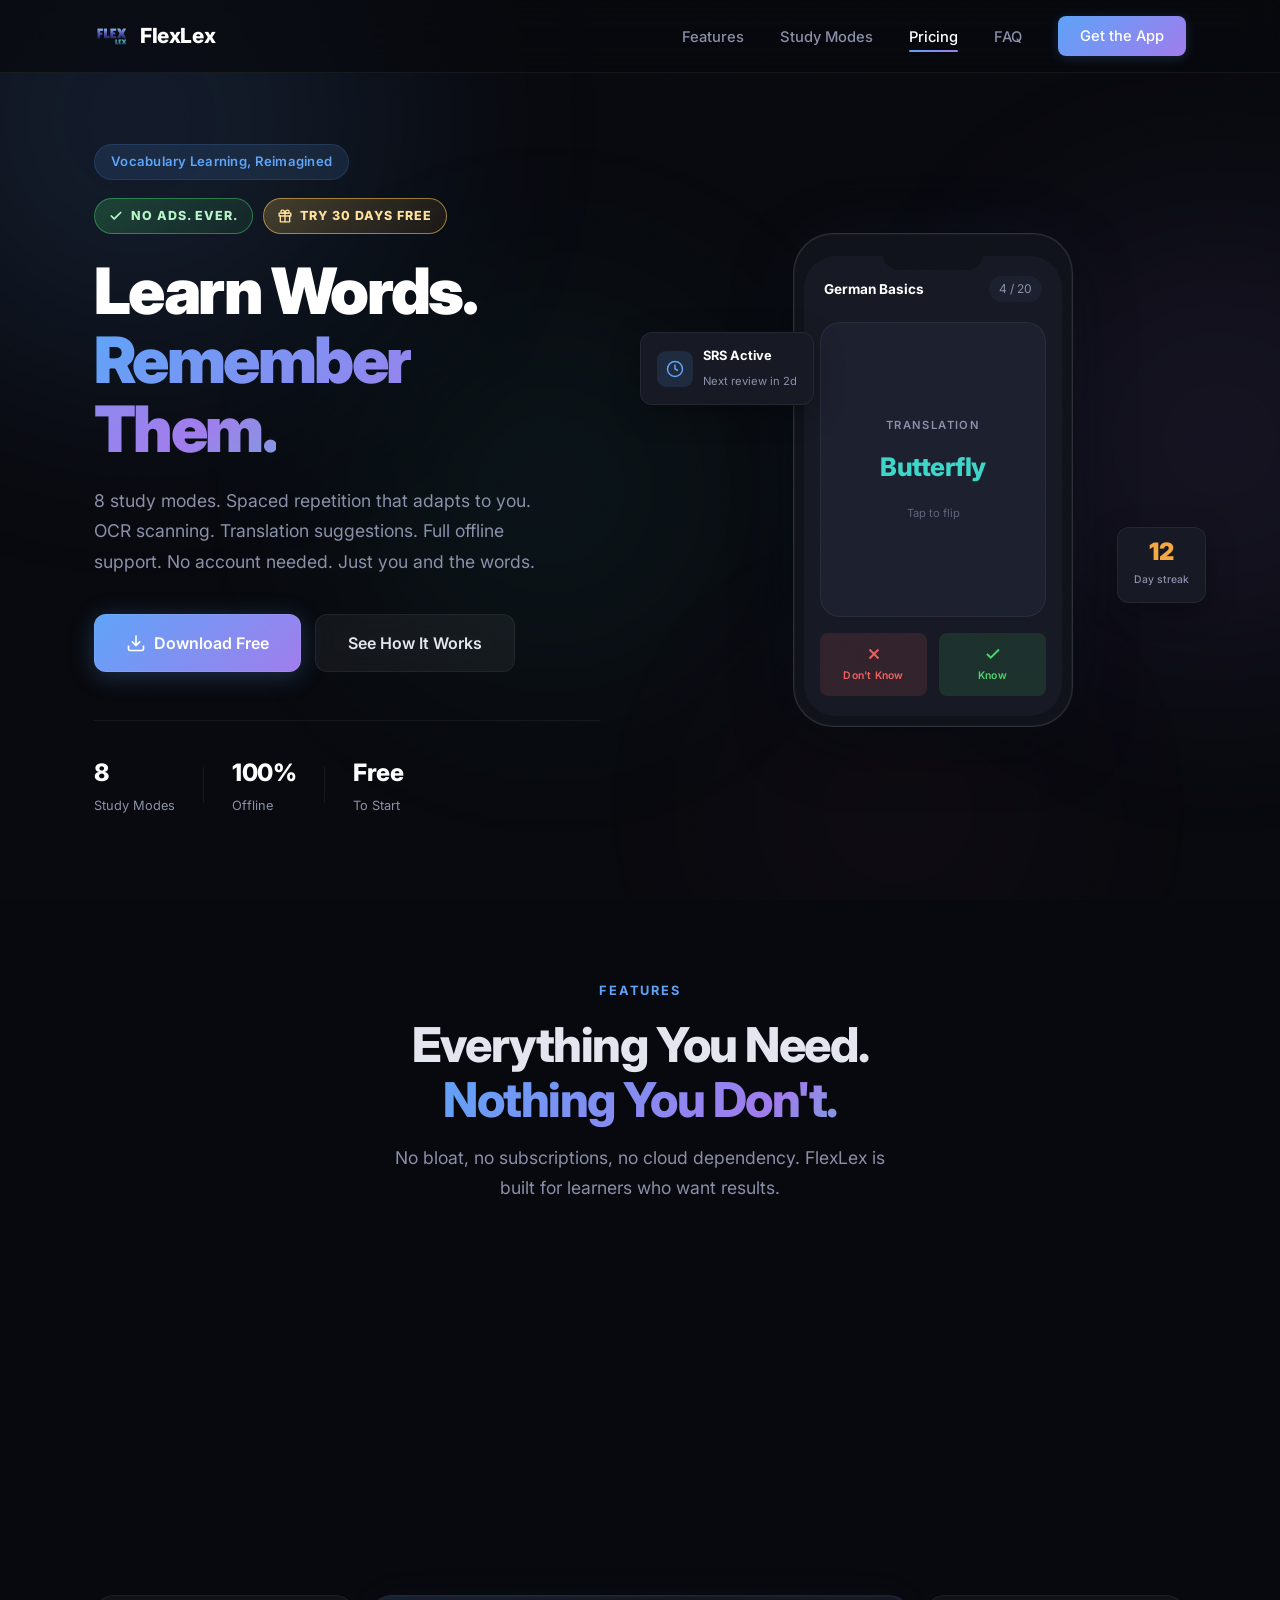
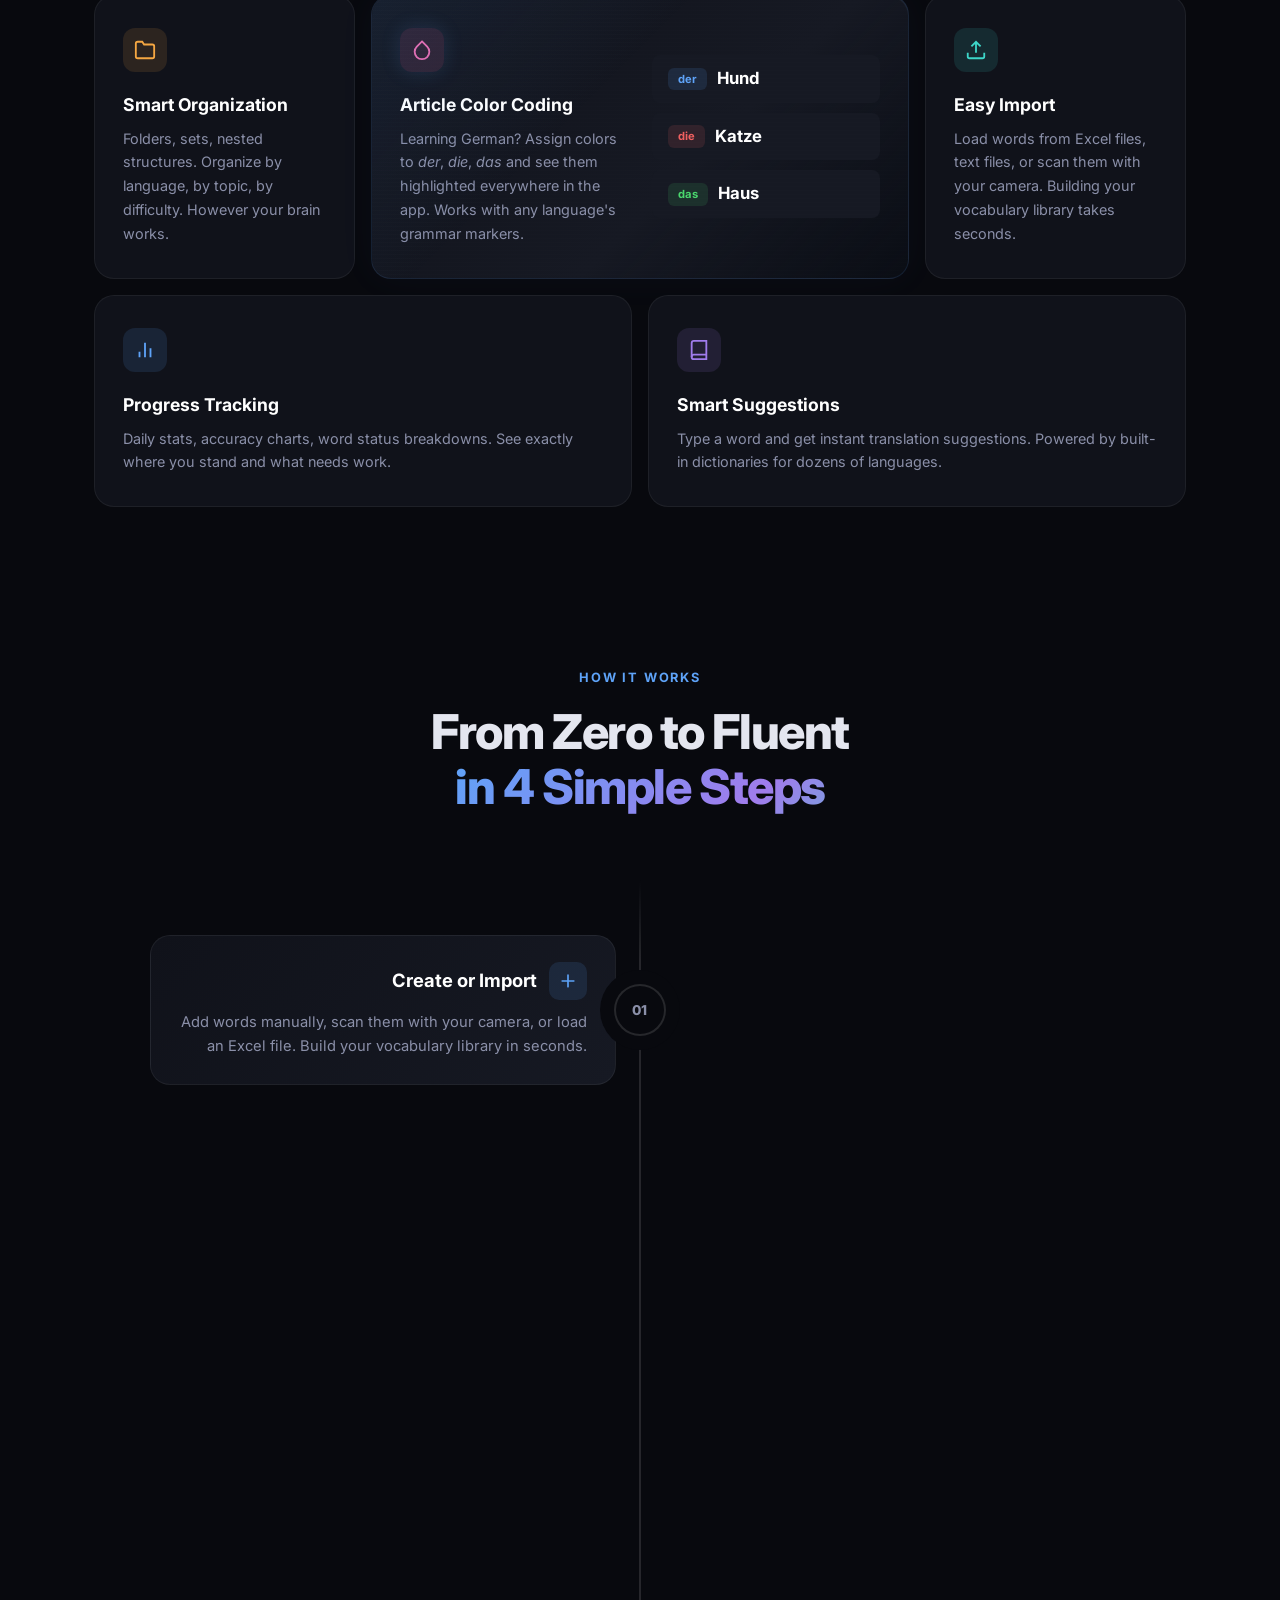
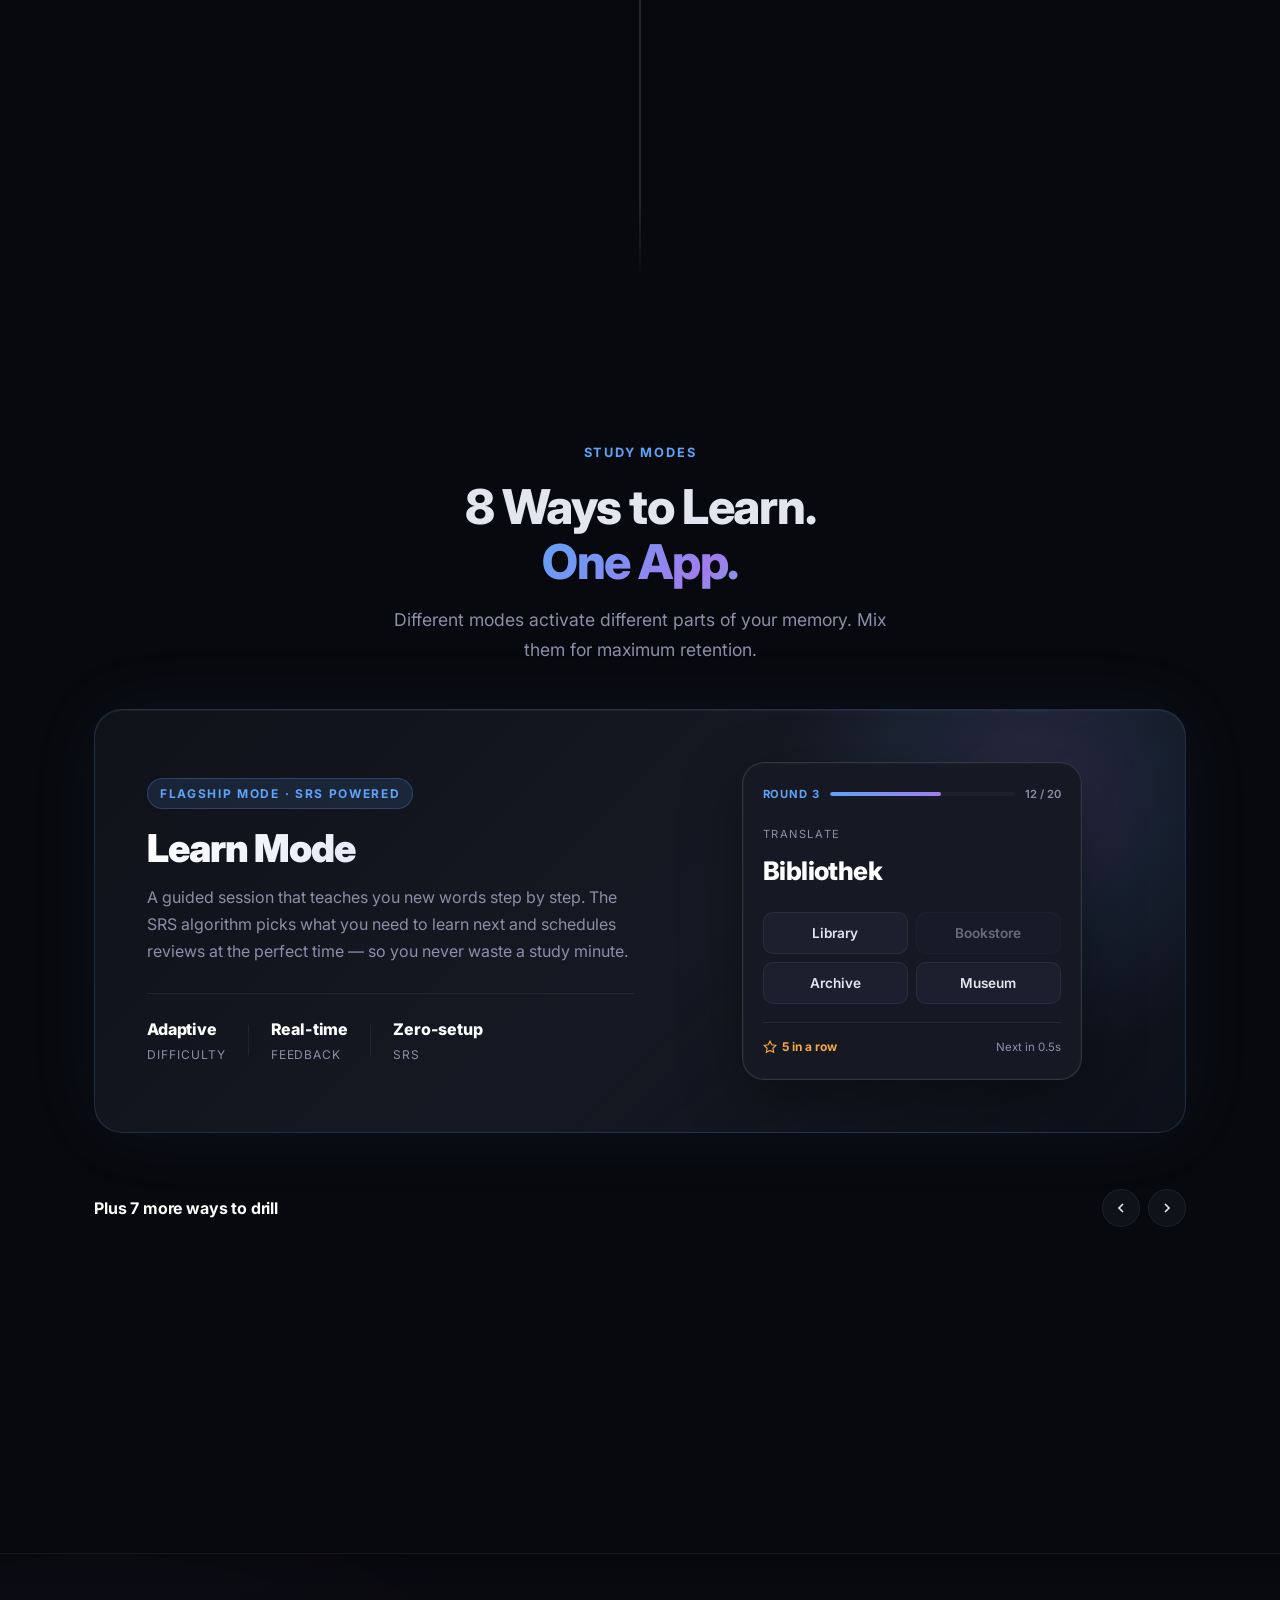
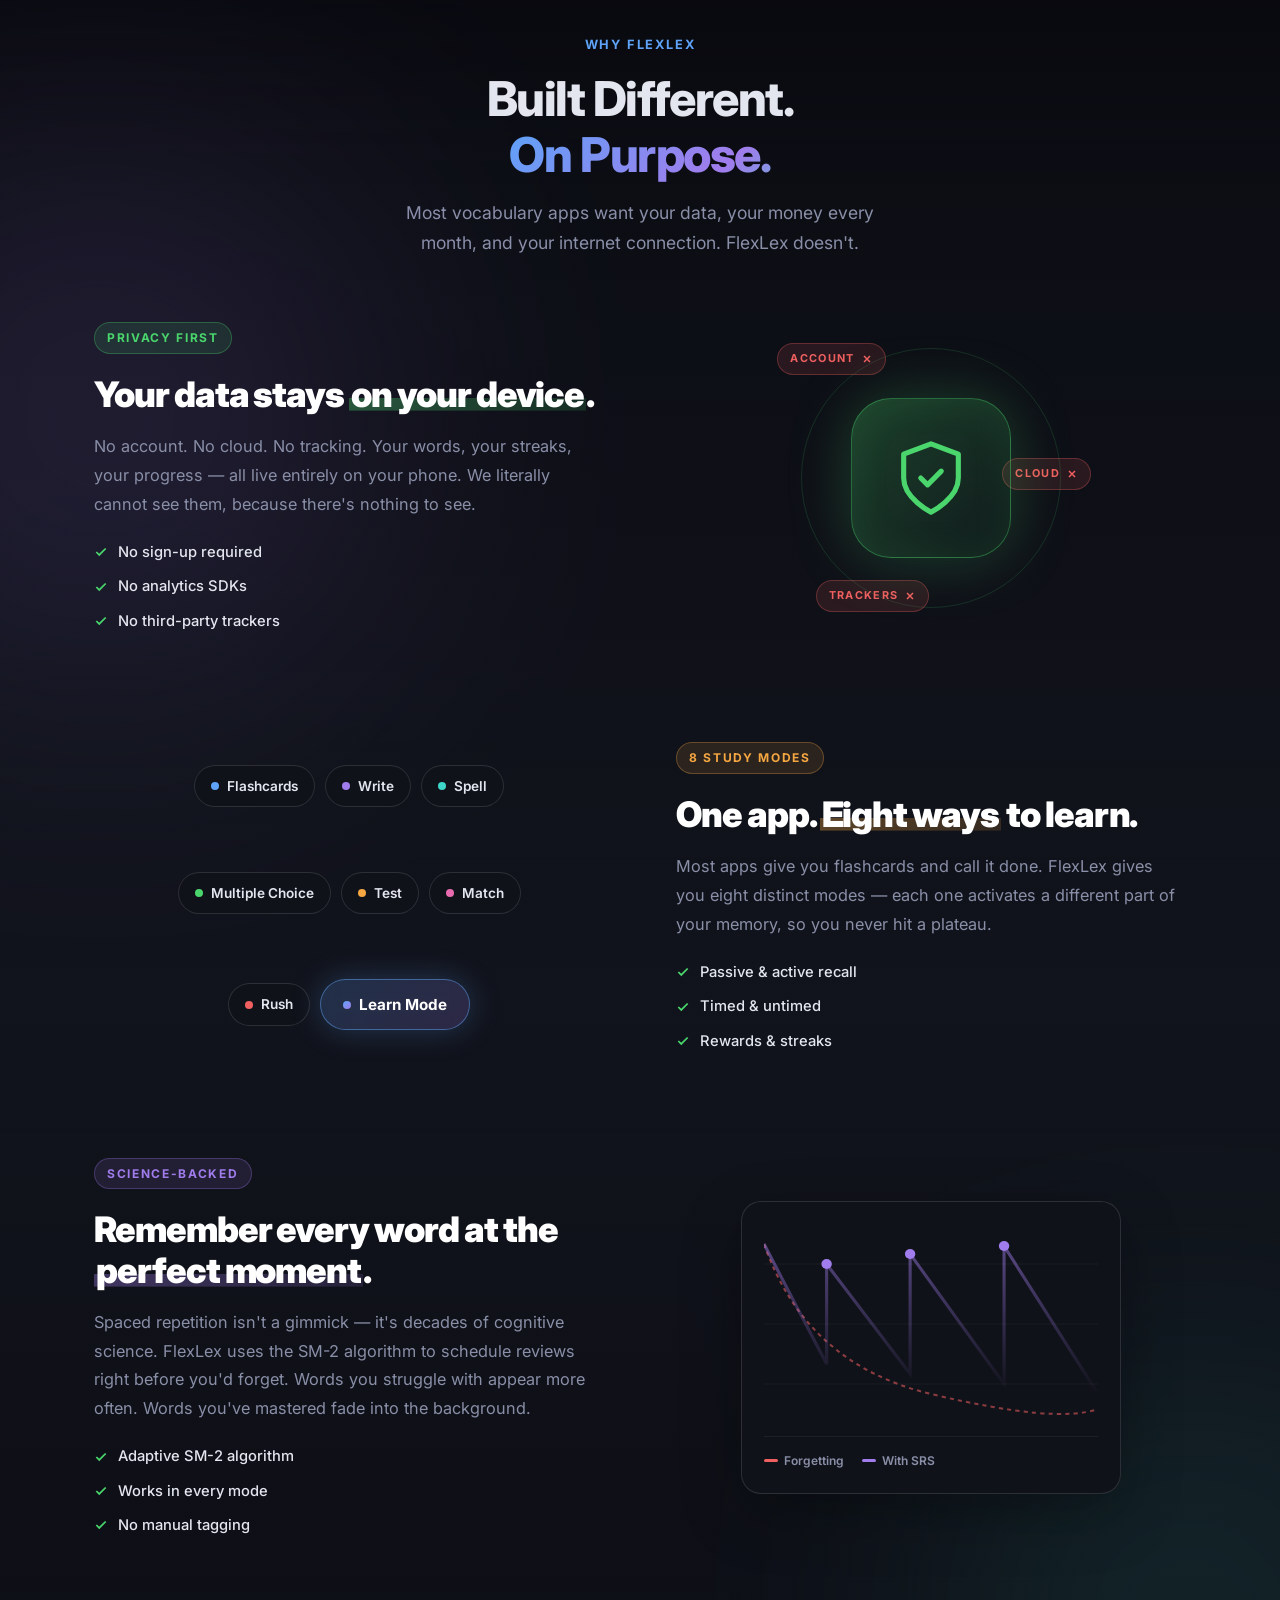
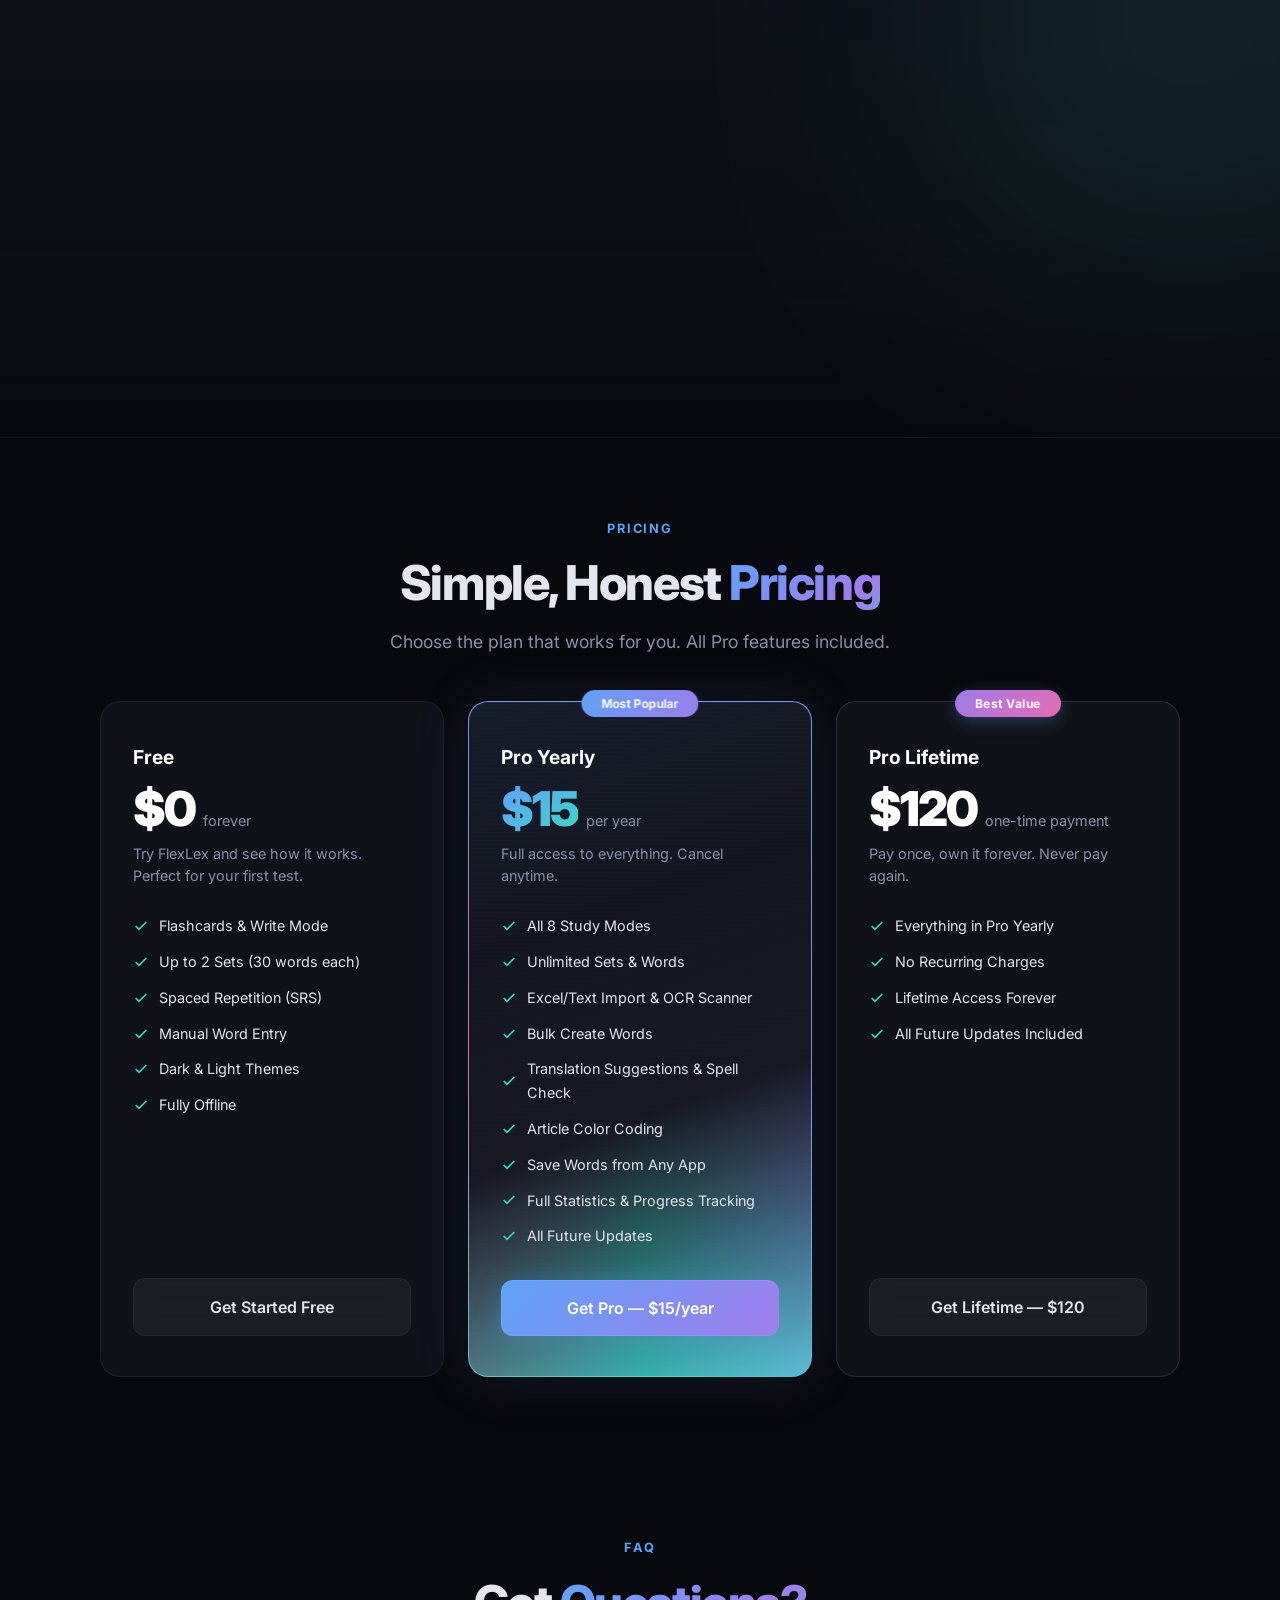
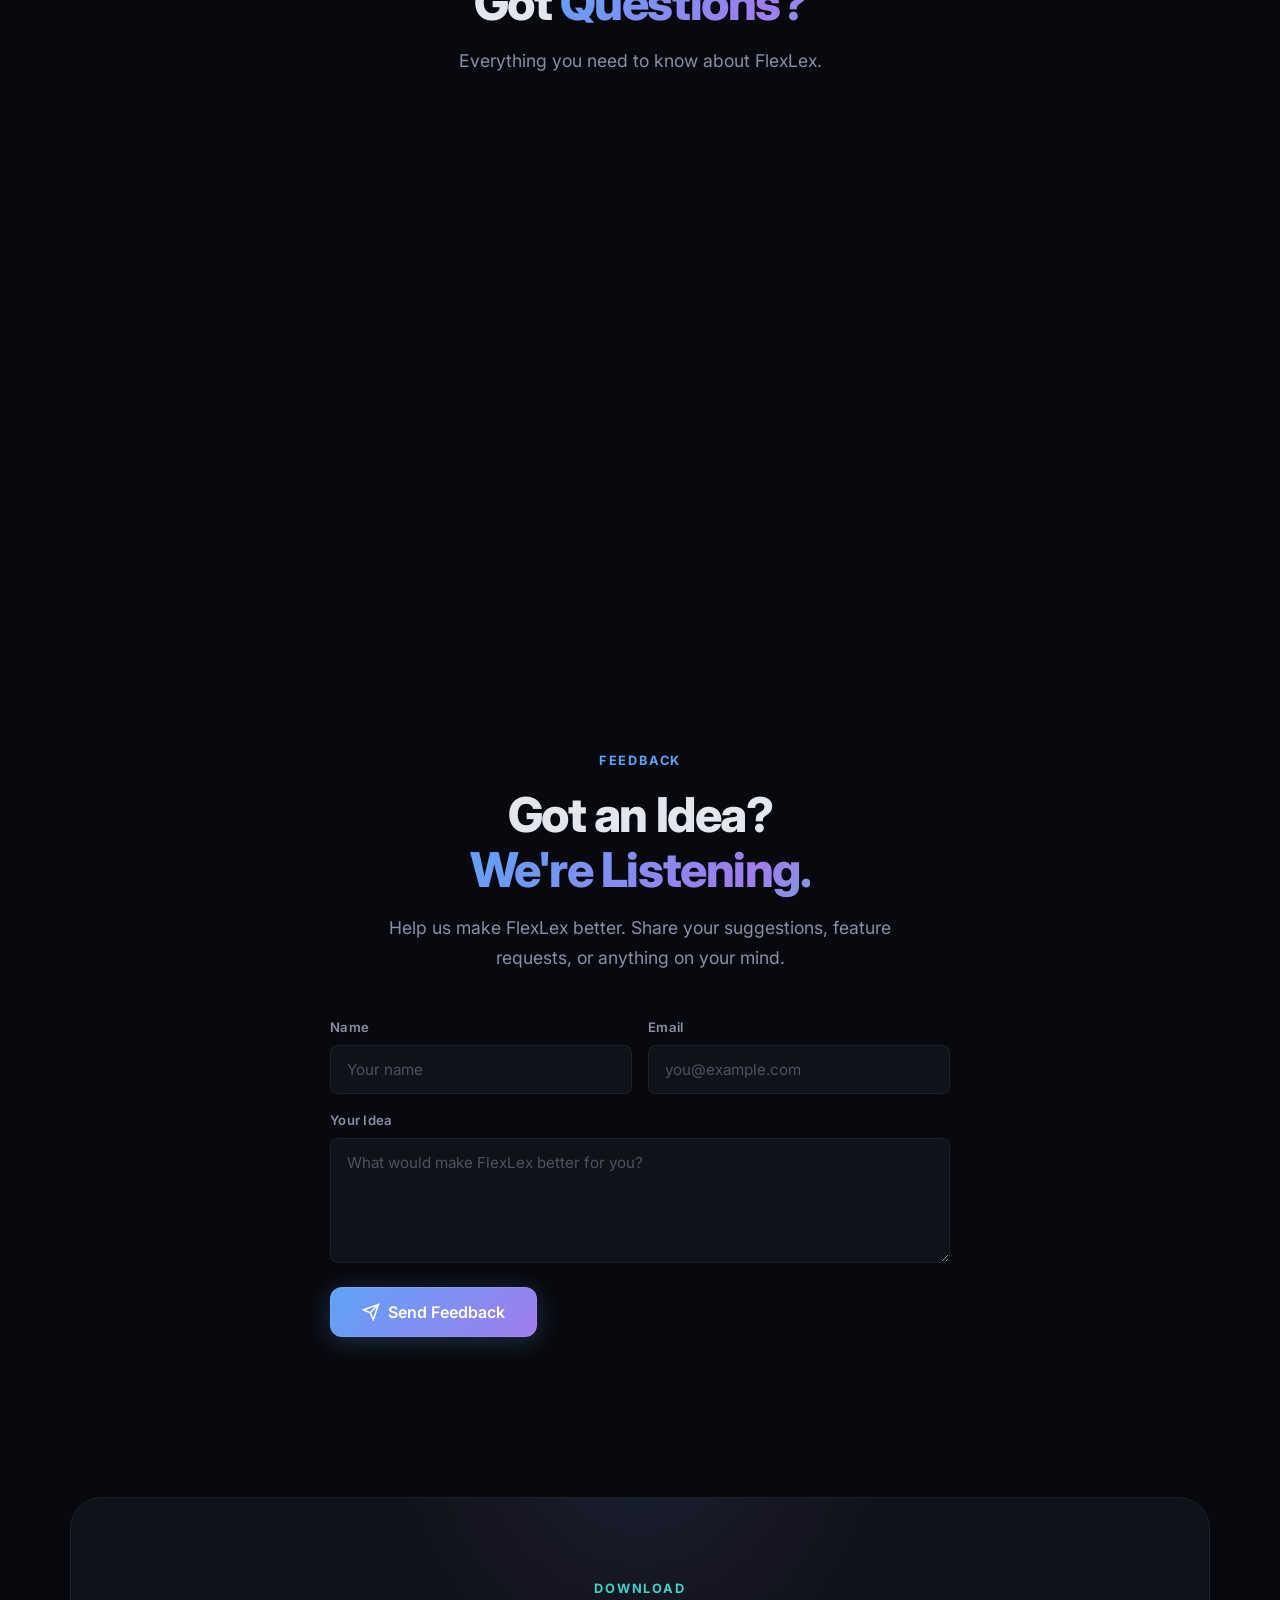
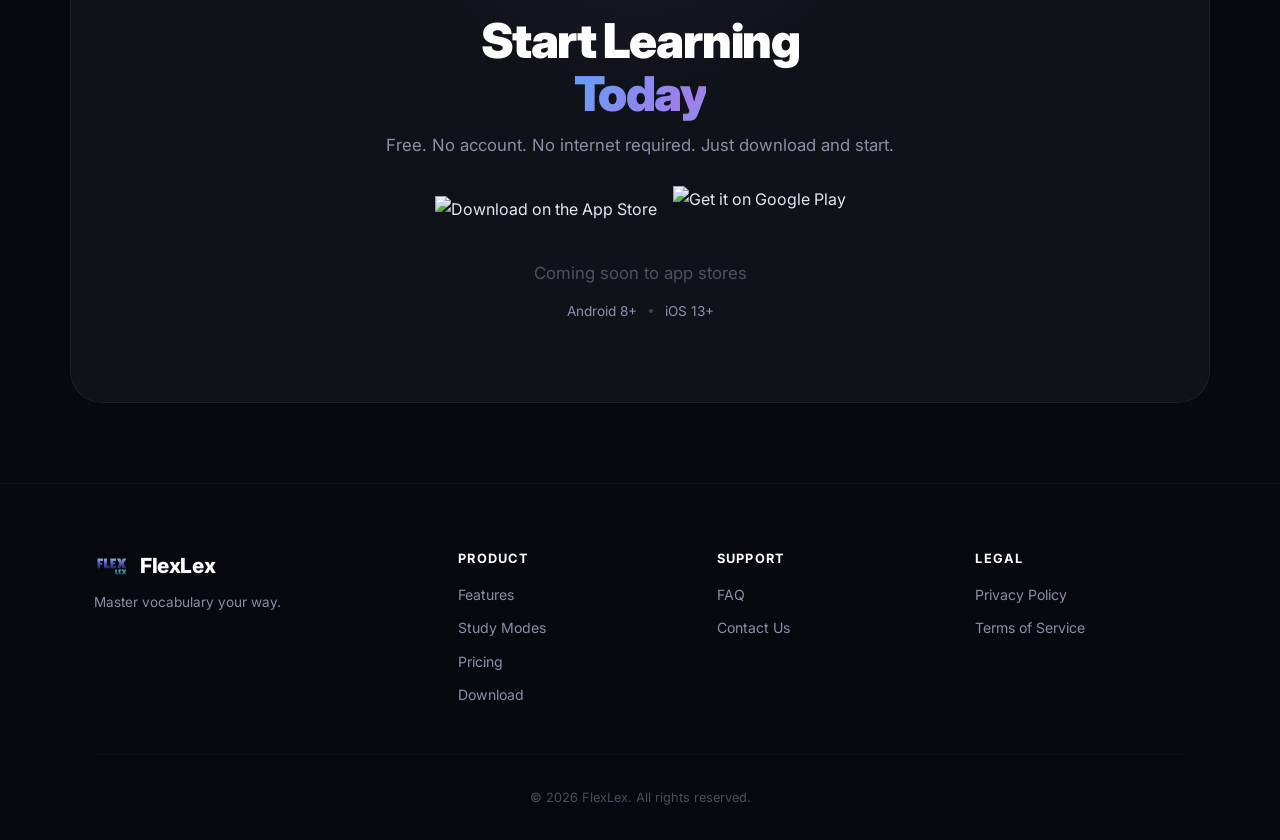
==== commit 4863982a: "Redesign site with timeline, alternating rows, and showcase layouts Replaces uniform card-grid rhyth" ====
--- a/index.html
+++ b/index.html
@@ -36,13 +36,18 @@
 </head>
 <body>
 
-  <!-- GLOW ORBS (background decoration) -->
-  <div class="glow glow--1"></div>
-  <div class="glow glow--2"></div>
-  <div class="glow glow--3"></div>
+  <!-- AURORA BACKGROUND -->
+  <div class="aurora" aria-hidden="true">
+    <div class="aurora__blob aurora__blob--1"></div>
+    <div class="aurora__blob aurora__blob--2"></div>
+    <div class="aurora__blob aurora__blob--3"></div>
+    <div class="aurora__blob aurora__blob--4"></div>
+  </div>
+  <div class="noise-overlay" aria-hidden="true"></div>
 
   <!-- NAV -->
   <nav class="nav" id="nav">
+    <div class="nav__progress" id="navProgress"></div>
     <div class="container nav__inner">
       <a href="#" class="nav__logo">
         <img src="FL-logo.png" alt="FlexLex" class="logo-icon">
@@ -63,6 +68,7 @@
 
   <!-- HERO -->
   <header class="hero" id="hero">
+    <div class="hero__spotlight" id="heroSpotlight" aria-hidden="true"></div>
     <div class="container hero__inner">
       <div class="hero__text">
         <div class="hero__badge">Vocabulary Learning, Reimagined</div>
@@ -103,23 +109,23 @@
           </div>
         </div>
       </div>
-      <div class="hero__visual">
-        <div class="phone-mockup">
+      <div class="hero__visual" id="heroVisual">
+        <div class="phone-mockup" id="phoneMockup">
           <div class="phone-notch"></div>
           <div class="phone-screen">
             <div class="demo-header">
-              <span class="demo-set-name">German Basics</span>
+              <span class="demo-set-name" id="demoSetName">German Basics</span>
               <span class="demo-counter">4 / 20</span>
             </div>
             <div class="demo-card" id="demoCard">
               <div class="demo-card__front">
                 <div class="demo-card__label">Word</div>
-                <div class="demo-card__word">Schmetterling</div>
+                <div class="demo-card__word" id="demoWord">Schmetterling</div>
                 <div class="demo-card__hint">Tap to flip</div>
               </div>
               <div class="demo-card__back">
                 <div class="demo-card__label">Translation</div>
-                <div class="demo-card__word demo-card__word--answer">Butterfly</div>
+                <div class="demo-card__word demo-card__word--answer" id="demoTranslation">Butterfly</div>
                 <div class="demo-card__hint">Tap to flip</div>
               </div>
             </div>
@@ -253,36 +259,68 @@
       <div class="section-label">How It Works</div>
       <h2 class="section__title">From Zero to Fluent<br><span class="gradient-text">in 4 Simple Steps</span></h2>
 
-      <div class="steps">
-        <div class="step">
-          <div class="step__number">01</div>
-          <div class="step__content">
-            <h3>Create or Import</h3>
+      <div class="timeline">
+        <div class="timeline__rail">
+          <div class="timeline__rail-fill" id="timelineFill"></div>
+        </div>
+
+        <div class="timeline__step timeline__step--left">
+          <div class="timeline__node">
+            <span>01</span>
+          </div>
+          <div class="timeline__card">
+            <div class="timeline__head">
+              <div class="timeline__icon timeline__icon--blue">
+                <svg width="20" height="20" viewBox="0 0 24 24" fill="none" stroke="currentColor" stroke-width="2" stroke-linecap="round" stroke-linejoin="round"><path d="M12 5v14M5 12h14"/></svg>
+              </div>
+              <h3>Create or Import</h3>
+            </div>
             <p>Add words manually, scan them with your camera, or load an Excel file. Build your vocabulary library in seconds.</p>
           </div>
         </div>
-        <div class="step__connector"></div>
-        <div class="step">
-          <div class="step__number">02</div>
-          <div class="step__content">
-            <h3>Choose Your Mode</h3>
-            <p>Flashcards for quick review. Write mode for active recall. Match game for fun. Pick what fits your mood and available time.</p>
-          </div>
-        </div>
-        <div class="step__connector"></div>
-        <div class="step">
-          <div class="step__number">03</div>
-          <div class="step__content">
-            <h3>Study &amp; Get Feedback</h3>
-            <p>Every answer is tracked. Words are automatically categorized as Know, Don't Know, or Hard. The SRS algorithm adjusts your review schedule in real time.</p>
-          </div>
-        </div>
-        <div class="step__connector"></div>
-        <div class="step">
-          <div class="step__number">04</div>
-          <div class="step__content">
-            <h3>Watch Your Progress</h3>
-            <p>Track daily streaks, accuracy rates, and mastery levels. See words move from "Don't Know" to "Know" as your vocabulary grows.</p>
+
+        <div class="timeline__step timeline__step--right">
+          <div class="timeline__node">
+            <span>02</span>
+          </div>
+          <div class="timeline__card">
+            <div class="timeline__head">
+              <div class="timeline__icon timeline__icon--purple">
+                <svg width="20" height="20" viewBox="0 0 24 24" fill="none" stroke="currentColor" stroke-width="2" stroke-linecap="round" stroke-linejoin="round"><rect x="3" y="3" width="7" height="7" rx="1.5"/><rect x="14" y="3" width="7" height="7" rx="1.5"/><rect x="3" y="14" width="7" height="7" rx="1.5"/><rect x="14" y="14" width="7" height="7" rx="1.5"/></svg>
+              </div>
+              <h3>Choose Your Mode</h3>
+            </div>
+            <p>Flashcards for quick review. Write mode for active recall. Match game for fun. Pick what fits your mood and your time.</p>
+          </div>
+        </div>
+
+        <div class="timeline__step timeline__step--left">
+          <div class="timeline__node">
+            <span>03</span>
+          </div>
+          <div class="timeline__card">
+            <div class="timeline__head">
+              <div class="timeline__icon timeline__icon--teal">
+                <svg width="20" height="20" viewBox="0 0 24 24" fill="none" stroke="currentColor" stroke-width="2" stroke-linecap="round" stroke-linejoin="round"><path d="M22 11.08V12a10 10 0 11-5.93-9.14"/><path d="M22 4L12 14.01l-3-3"/></svg>
+              </div>
+              <h3>Study &amp; Get Feedback</h3>
+            </div>
+            <p>Every answer is tracked. Words are categorized as Know, Don't Know, or Hard. The SRS algorithm adjusts your schedule in real time.</p>
+          </div>
+        </div>
+
+        <div class="timeline__step timeline__step--right">
+          <div class="timeline__node">
+            <span>04</span>
+          </div>
+          <div class="timeline__card">
+            <div class="timeline__head">
+              <div class="timeline__icon timeline__icon--green">
+                <svg width="20" height="20" viewBox="0 0 24 24" fill="none" stroke="currentColor" stroke-width="2" stroke-linecap="round" stroke-linejoin="round"><path d="M23 6l-9.5 9.5-5-5L1 18"/><path d="M17 6h6v6"/></svg>
+              </div>
+              <h3>Watch Your Progress</h3>
+            </div>
+            <p>Daily streaks, accuracy rates, mastery levels. See words move from "Don't Know" to "Know" as your vocabulary grows.</p>
           </div>
         </div>
       </div>
@@ -296,88 +334,103 @@
       <h2 class="section__title">8 Ways to Learn.<br><span class="gradient-text">One App.</span></h2>
       <p class="section__sub">Different modes activate different parts of your memory. Mix them for maximum retention.</p>
 
-      <div class="modes__grid">
-        <div class="mode-card mode-card--featured">
-          <div class="mode-card__glow"></div>
-          <div class="mode-card__number">01</div>
-          <h3>Flashcards</h3>
-          <p>The classic. Swipe through cards, mark what you know and what you don't. Flip to reveal. Simple, fast, effective.</p>
-          <div class="mode-card__tags">
-            <span>Swipe gestures</span>
-            <span>Flip animation</span>
-            <span>SRS integrated</span>
-          </div>
-        </div>
-
-        <div class="mode-card">
-          <div class="mode-card__number">02</div>
-          <h3>Write Mode</h3>
-          <p>See the word, type the translation from memory. No guessing from options. Pure active recall.</p>
-          <div class="mode-card__tags">
-            <span>Active recall</span>
-            <span>Instant feedback</span>
-          </div>
-        </div>
-
-        <div class="mode-card">
-          <div class="mode-card__number">03</div>
-          <h3>Spell Mode</h3>
-          <p>Hear the pronunciation, spell it out letter by letter. Perfect for tricky words and new alphabets.</p>
-          <div class="mode-card__tags">
-            <span>Audio cues</span>
-            <span>Letter precision</span>
-          </div>
-        </div>
-
-        <div class="mode-card">
-          <div class="mode-card__number">04</div>
-          <h3>Multiple Choice</h3>
-          <p>Pick the right answer from 4 to 8 options. Quick rounds for reinforcement between longer study sessions.</p>
-          <div class="mode-card__tags">
-            <span>4-8 options</span>
-            <span>Quick rounds</span>
-          </div>
-        </div>
-
-        <div class="mode-card">
-          <div class="mode-card__number">05</div>
-          <h3>Test Mode</h3>
-          <p>Mixed question types in a timed session. The closest thing to a real exam. See where you truly stand.</p>
-          <div class="mode-card__tags">
-            <span>Mixed types</span>
-            <span>Timed</span>
-          </div>
-        </div>
-
-        <div class="mode-card">
-          <div class="mode-card__number">06</div>
-          <h3>Match Game</h3>
-          <p>Pair words with translations against the clock. Competitive, fast, and surprisingly addictive.</p>
-          <div class="mode-card__tags">
-            <span>Time attack</span>
-            <span>Pair matching</span>
-          </div>
-        </div>
-
-        <div class="mode-card">
-          <div class="mode-card__number">07</div>
-          <h3>Rush Game</h3>
-          <p>How many can you get right before time runs out? Push your limits and beat your own high score.</p>
-          <div class="mode-card__tags">
-            <span>Speed challenge</span>
-            <span>High scores</span>
-          </div>
-        </div>
-
-        <div class="mode-card mode-card--wide">
-          <div class="mode-card__number">08</div>
+      <!-- FEATURED HERO: Learn Mode -->
+      <div class="modes__featured">
+        <div class="modes__featured-glow"></div>
+        <div class="modes__featured-copy">
+          <span class="modes__featured-label">Flagship Mode · SRS powered</span>
           <h3>Learn Mode</h3>
-          <p>A guided session that teaches you new words step by step. The SRS algorithm picks what you need to learn next and schedules reviews at the perfect time.</p>
-          <div class="mode-card__tags">
-            <span>Guided learning</span>
-            <span>SRS powered</span>
-            <span>Adaptive difficulty</span>
-          </div>
+          <p>A guided session that teaches you new words step by step. The SRS algorithm picks what you need to learn next and schedules reviews at the perfect time — so you never waste a study minute.</p>
+          <div class="modes__featured-stats">
+            <div><strong>Adaptive</strong><span>Difficulty</span></div>
+            <div class="modes__featured-divider"></div>
+            <div><strong>Real-time</strong><span>Feedback</span></div>
+            <div class="modes__featured-divider"></div>
+            <div><strong>Zero-setup</strong><span>SRS</span></div>
+          </div>
+        </div>
+        <div class="modes__featured-visual">
+          <div class="learn-demo">
+            <div class="learn-demo__header">
+              <span class="learn-demo__round">Round 3</span>
+              <div class="learn-demo__bar">
+                <div class="learn-demo__bar-fill"></div>
+              </div>
+              <span class="learn-demo__count">12 / 20</span>
+            </div>
+            <div class="learn-demo__prompt">Translate</div>
+            <div class="learn-demo__word">Bibliothek</div>
+            <div class="learn-demo__options">
+              <button class="learn-demo__opt">Library</button>
+              <button class="learn-demo__opt learn-demo__opt--wrong">Bookstore</button>
+              <button class="learn-demo__opt">Archive</button>
+              <button class="learn-demo__opt">Museum</button>
+            </div>
+            <div class="learn-demo__footer">
+              <span class="learn-demo__streak">
+                <svg width="14" height="14" viewBox="0 0 24 24" fill="none" stroke="currentColor" stroke-width="2"><path d="M12 2l3.09 6.26L22 9.27l-5 4.87 1.18 6.88L12 17.77l-6.18 3.25L7 14.14 2 9.27l6.91-1.01L12 2z"/></svg>
+                5 in a row
+              </span>
+              <span class="learn-demo__next">Next in 0.5s</span>
+            </div>
+          </div>
+        </div>
+      </div>
+
+      <!-- OTHER MODES: horizontal scroll rail -->
+      <div class="modes__rail-head">
+        <h4>Plus 7 more ways to drill</h4>
+        <div class="modes__rail-arrows">
+          <button class="modes__rail-arrow" data-dir="-1" aria-label="Scroll modes left">
+            <svg width="16" height="16" viewBox="0 0 24 24" fill="none" stroke="currentColor" stroke-width="2.5"><path d="M15 18l-6-6 6-6"/></svg>
+          </button>
+          <button class="modes__rail-arrow" data-dir="1" aria-label="Scroll modes right">
+            <svg width="16" height="16" viewBox="0 0 24 24" fill="none" stroke="currentColor" stroke-width="2.5"><path d="M9 6l6 6-6 6"/></svg>
+          </button>
+        </div>
+      </div>
+      <div class="modes__rail" id="modesRail">
+        <div class="mode-mini">
+          <div class="mode-mini__num">01</div>
+          <h4>Flashcards</h4>
+          <p>Swipe through cards, mark what you know. Flip to reveal.</p>
+          <div class="mode-mini__tags"><span>Swipe</span><span>Flip</span></div>
+        </div>
+        <div class="mode-mini">
+          <div class="mode-mini__num">02</div>
+          <h4>Write Mode</h4>
+          <p>Type the translation from memory — pure active recall.</p>
+          <div class="mode-mini__tags"><span>Active recall</span></div>
+        </div>
+        <div class="mode-mini">
+          <div class="mode-mini__num">03</div>
+          <h4>Spell Mode</h4>
+          <p>Hear the pronunciation, spell it letter by letter.</p>
+          <div class="mode-mini__tags"><span>Audio</span></div>
+        </div>
+        <div class="mode-mini">
+          <div class="mode-mini__num">04</div>
+          <h4>Multiple Choice</h4>
+          <p>Pick from 4 to 8 options. Quick, reinforcing rounds.</p>
+          <div class="mode-mini__tags"><span>4-8 options</span></div>
+        </div>
+        <div class="mode-mini">
+          <div class="mode-mini__num">05</div>
+          <h4>Test Mode</h4>
+          <p>Mixed question types, timed. Closest thing to a real exam.</p>
+          <div class="mode-mini__tags"><span>Timed</span><span>Mixed</span></div>
+        </div>
+        <div class="mode-mini">
+          <div class="mode-mini__num">06</div>
+          <h4>Match Game</h4>
+          <p>Pair words with translations against the clock.</p>
+          <div class="mode-mini__tags"><span>Time attack</span></div>
+        </div>
+        <div class="mode-mini">
+          <div class="mode-mini__num">07</div>
+          <h4>Rush Game</h4>
+          <p>How many can you get right before time runs out?</p>
+          <div class="mode-mini__tags"><span>Speed</span><span>High scores</span></div>
         </div>
       </div>
     </div>
@@ -385,59 +438,149 @@
 
   <!-- WHY FLEXLEX -->
   <section class="section why" id="why">
+    <div class="why__bg-glow why__bg-glow--a"></div>
+    <div class="why__bg-glow why__bg-glow--b"></div>
     <div class="container">
       <div class="section-label">Why FlexLex</div>
       <h2 class="section__title">Built Different.<br><span class="gradient-text">On Purpose.</span></h2>
       <p class="section__sub">Most vocabulary apps want your data, your money every month, and your internet connection. FlexLex doesn't.</p>
 
-      <div class="why__grid">
-        <div class="why__card">
-          <div class="why__icon why__icon--green">
-            <svg viewBox="0 0 24 24" fill="none" stroke="currentColor" stroke-width="2" width="28" height="28"><path d="M12 22s8-4 8-10V5l-8-3-8 3v7c0 6 8 10 8 10z"/></svg>
-          </div>
-          <h3>Your Data Stays Yours</h3>
-          <p>No account. No cloud. No tracking. Everything lives on your device — we never see your words, your progress, or anything else.</p>
-        </div>
-
-        <div class="why__card">
-          <div class="why__icon why__icon--blue">
-            <svg viewBox="0 0 24 24" fill="none" stroke="currentColor" stroke-width="2" width="28" height="28"><path d="M12 1v22M17 5H9.5a3.5 3.5 0 000 7h5a3.5 3.5 0 010 7H6"/></svg>
-          </div>
-          <h3>Affordable &amp; Flexible</h3>
-          <p>Just $15/year for full access, or $120 once to own it forever. No hidden fees, no ads — just learning.</p>
-        </div>
-
-        <div class="why__card">
-          <div class="why__icon why__icon--purple">
-            <svg viewBox="0 0 24 24" fill="none" stroke="currentColor" stroke-width="2" width="28" height="28"><path d="M22 12h-4l-3 9L9 3l-3 9H2"/></svg>
-          </div>
-          <h3>Science-Backed Learning</h3>
-          <p>Spaced repetition isn't a gimmick — it's proven by decades of cognitive science research. FlexLex uses the SM-2 algorithm to schedule your reviews at the perfect moment.</p>
-        </div>
-
-        <div class="why__card">
-          <div class="why__icon why__icon--orange">
-            <svg viewBox="0 0 24 24" fill="none" stroke="currentColor" stroke-width="2" width="28" height="28"><path d="M18 20V10M12 20V4M6 20v-6"/></svg>
-          </div>
-          <h3>8 Modes, Not Just Flashcards</h3>
-          <p>Most apps give you one way to study. FlexLex gives you eight — from active recall writing to speed challenges — so you never hit a plateau.</p>
-        </div>
-
-        <div class="why__card">
-          <div class="why__icon why__icon--teal">
-            <svg viewBox="0 0 24 24" fill="none" stroke="currentColor" stroke-width="2" width="28" height="28"><path d="M5 12.55a11 11 0 0114.08 0M1.42 9a16 16 0 0121.16 0"/><path d="M8.53 16.11a6 6 0 016.95 0M12 20h.01"/></svg>
-          </div>
-          <h3>Works Without Internet</h3>
-          <p>Study on a plane, on a train, in the middle of nowhere. FlexLex works 100% offline — no Wi-Fi, no mobile data, no problem.</p>
-        </div>
-
-        <div class="why__card">
-          <div class="why__icon why__icon--pink">
-            <svg viewBox="0 0 24 24" fill="none" stroke="currentColor" stroke-width="2" width="28" height="28"><rect x="2" y="3" width="20" height="14" rx="2"/><path d="M8 21h8M12 17v4"/></svg>
-          </div>
-          <h3>Zero Ads, Zero Distractions</h3>
-          <p>No banners. No video ads between study sessions. No "watch this ad to continue." Just you and your words, every single time.</p>
-        </div>
+      <div class="why__rows">
+
+        <!-- ROW 1: privacy -->
+        <div class="why__row">
+          <div class="why__text">
+            <div class="why__eyebrow why__eyebrow--green">Privacy First</div>
+            <h3>Your data stays <span class="why__hl why__hl--green">on your device</span>.</h3>
+            <p>No account. No cloud. No tracking. Your words, your streaks, your progress — all live entirely on your phone. We literally cannot see them, because there's nothing to see.</p>
+            <ul class="why__bullets">
+              <li><svg width="14" height="14" viewBox="0 0 24 24" fill="none" stroke="currentColor" stroke-width="3"><path d="M20 6L9 17l-5-5"/></svg> No sign-up required</li>
+              <li><svg width="14" height="14" viewBox="0 0 24 24" fill="none" stroke="currentColor" stroke-width="3"><path d="M20 6L9 17l-5-5"/></svg> No analytics SDKs</li>
+              <li><svg width="14" height="14" viewBox="0 0 24 24" fill="none" stroke="currentColor" stroke-width="3"><path d="M20 6L9 17l-5-5"/></svg> No third-party trackers</li>
+            </ul>
+          </div>
+          <div class="why__visual">
+            <div class="privacy-visual">
+              <div class="privacy-visual__shield">
+                <svg viewBox="0 0 24 24" fill="none" stroke="currentColor" stroke-width="1.5" stroke-linecap="round" stroke-linejoin="round"><path d="M12 22s8-4 8-10V5l-8-3-8 3v7c0 6 8 10 8 10z"/><path d="M9 12l2 2 4-4"/></svg>
+              </div>
+              <div class="privacy-visual__pulse"></div>
+              <div class="privacy-visual__ping privacy-visual__ping--1">
+                <span>ACCOUNT</span>
+                <svg width="12" height="12" viewBox="0 0 24 24" fill="none" stroke="currentColor" stroke-width="3"><path d="M18 6L6 18M6 6l12 12"/></svg>
+              </div>
+              <div class="privacy-visual__ping privacy-visual__ping--2">
+                <span>CLOUD</span>
+                <svg width="12" height="12" viewBox="0 0 24 24" fill="none" stroke="currentColor" stroke-width="3"><path d="M18 6L6 18M6 6l12 12"/></svg>
+              </div>
+              <div class="privacy-visual__ping privacy-visual__ping--3">
+                <span>TRACKERS</span>
+                <svg width="12" height="12" viewBox="0 0 24 24" fill="none" stroke="currentColor" stroke-width="3"><path d="M18 6L6 18M6 6l12 12"/></svg>
+              </div>
+            </div>
+          </div>
+        </div>
+
+        <!-- ROW 2: modes -->
+        <div class="why__row why__row--reverse">
+          <div class="why__text">
+            <div class="why__eyebrow why__eyebrow--orange">8 Study Modes</div>
+            <h3>One app. <span class="why__hl why__hl--orange">Eight ways</span> to learn.</h3>
+            <p>Most apps give you flashcards and call it done. FlexLex gives you eight distinct modes — each one activates a different part of your memory, so you never hit a plateau.</p>
+            <ul class="why__bullets">
+              <li><svg width="14" height="14" viewBox="0 0 24 24" fill="none" stroke="currentColor" stroke-width="3"><path d="M20 6L9 17l-5-5"/></svg> Passive &amp; active recall</li>
+              <li><svg width="14" height="14" viewBox="0 0 24 24" fill="none" stroke="currentColor" stroke-width="3"><path d="M20 6L9 17l-5-5"/></svg> Timed &amp; untimed</li>
+              <li><svg width="14" height="14" viewBox="0 0 24 24" fill="none" stroke="currentColor" stroke-width="3"><path d="M20 6L9 17l-5-5"/></svg> Rewards &amp; streaks</li>
+            </ul>
+          </div>
+          <div class="why__visual">
+            <div class="modes-visual">
+              <div class="modes-visual__pill modes-visual__pill--1"><span class="modes-visual__dot" style="background:var(--blue)"></span>Flashcards</div>
+              <div class="modes-visual__pill modes-visual__pill--2"><span class="modes-visual__dot" style="background:var(--purple)"></span>Write</div>
+              <div class="modes-visual__pill modes-visual__pill--3"><span class="modes-visual__dot" style="background:var(--teal)"></span>Spell</div>
+              <div class="modes-visual__pill modes-visual__pill--4"><span class="modes-visual__dot" style="background:var(--green)"></span>Multiple Choice</div>
+              <div class="modes-visual__pill modes-visual__pill--5"><span class="modes-visual__dot" style="background:var(--orange)"></span>Test</div>
+              <div class="modes-visual__pill modes-visual__pill--6"><span class="modes-visual__dot" style="background:var(--pink)"></span>Match</div>
+              <div class="modes-visual__pill modes-visual__pill--7"><span class="modes-visual__dot" style="background:var(--red)"></span>Rush</div>
+              <div class="modes-visual__pill modes-visual__pill--featured">
+                <span class="modes-visual__dot" style="background:linear-gradient(135deg,var(--blue),var(--purple))"></span>
+                Learn Mode
+              </div>
+            </div>
+          </div>
+        </div>
+
+        <!-- ROW 3: SRS science -->
+        <div class="why__row">
+          <div class="why__text">
+            <div class="why__eyebrow why__eyebrow--purple">Science-Backed</div>
+            <h3>Remember every word at the <span class="why__hl why__hl--purple">perfect moment</span>.</h3>
+            <p>Spaced repetition isn't a gimmick — it's decades of cognitive science. FlexLex uses the SM-2 algorithm to schedule reviews right before you'd forget. Words you struggle with appear more often. Words you've mastered fade into the background.</p>
+            <ul class="why__bullets">
+              <li><svg width="14" height="14" viewBox="0 0 24 24" fill="none" stroke="currentColor" stroke-width="3"><path d="M20 6L9 17l-5-5"/></svg> Adaptive SM-2 algorithm</li>
+              <li><svg width="14" height="14" viewBox="0 0 24 24" fill="none" stroke="currentColor" stroke-width="3"><path d="M20 6L9 17l-5-5"/></svg> Works in every mode</li>
+              <li><svg width="14" height="14" viewBox="0 0 24 24" fill="none" stroke="currentColor" stroke-width="3"><path d="M20 6L9 17l-5-5"/></svg> No manual tagging</li>
+            </ul>
+          </div>
+          <div class="why__visual">
+            <div class="curve-visual">
+              <svg viewBox="0 0 320 200" preserveAspectRatio="none" class="curve-visual__svg">
+                <defs>
+                  <linearGradient id="curveGrad" x1="0" x2="0" y1="0" y2="1">
+                    <stop offset="0%" stop-color="rgba(160,124,236,0.5)"/>
+                    <stop offset="100%" stop-color="rgba(160,124,236,0)"/>
+                  </linearGradient>
+                </defs>
+                <!-- grid -->
+                <line x1="0" y1="40" x2="320" y2="40" stroke="rgba(255,255,255,0.04)"/>
+                <line x1="0" y1="100" x2="320" y2="100" stroke="rgba(255,255,255,0.04)"/>
+                <line x1="0" y1="160" x2="320" y2="160" stroke="rgba(255,255,255,0.04)"/>
+                <!-- forgetting curve (decays) -->
+                <path d="M 0 20 Q 40 140 160 170 T 320 185" stroke="rgba(240,96,96,0.55)" stroke-width="2" fill="none" stroke-dasharray="4 4"/>
+                <!-- SRS curve (saw-tooth: climbs on review) -->
+                <path d="M 0 20 L 60 140 L 60 40 L 140 150 L 140 30 L 230 160 L 230 22 L 320 170" stroke="url(#curveGrad)" stroke-width="3" fill="none"/>
+                <!-- review dots -->
+                <circle cx="60" cy="40" r="5" fill="var(--purple)"/>
+                <circle cx="140" cy="30" r="5" fill="var(--purple)"/>
+                <circle cx="230" cy="22" r="5" fill="var(--purple)"/>
+              </svg>
+              <div class="curve-visual__legend">
+                <span class="curve-visual__tag"><span class="curve-visual__swatch curve-visual__swatch--red"></span>Forgetting</span>
+                <span class="curve-visual__tag"><span class="curve-visual__swatch curve-visual__swatch--purple"></span>With SRS</span>
+              </div>
+            </div>
+          </div>
+        </div>
+
+        <!-- ROW 4: affordable -->
+        <div class="why__row why__row--reverse">
+          <div class="why__text">
+            <div class="why__eyebrow why__eyebrow--blue">Honest Pricing</div>
+            <h3>Pay <span class="why__hl why__hl--blue">once or yearly</span>. Never both.</h3>
+            <p>No auto-renewing traps. No "upgrade to remove ads" because there are no ads. $15/year to subscribe, or $120 once to own it forever — your choice.</p>
+            <ul class="why__bullets">
+              <li><svg width="14" height="14" viewBox="0 0 24 24" fill="none" stroke="currentColor" stroke-width="3"><path d="M20 6L9 17l-5-5"/></svg> 30-day free trial of Pro</li>
+              <li><svg width="14" height="14" viewBox="0 0 24 24" fill="none" stroke="currentColor" stroke-width="3"><path d="M20 6L9 17l-5-5"/></svg> No hidden fees</li>
+              <li><svg width="14" height="14" viewBox="0 0 24 24" fill="none" stroke="currentColor" stroke-width="3"><path d="M20 6L9 17l-5-5"/></svg> Cancel anytime</li>
+            </ul>
+          </div>
+          <div class="why__visual">
+            <div class="price-visual">
+              <div class="price-visual__card price-visual__card--yr">
+                <span class="price-visual__label">Yearly</span>
+                <span class="price-visual__amount">$15<em>/yr</em></span>
+                <span class="price-visual__note">Cancel anytime</span>
+              </div>
+              <div class="price-visual__or">or</div>
+              <div class="price-visual__card price-visual__card--lt">
+                <span class="price-visual__label">Lifetime</span>
+                <span class="price-visual__amount">$120<em>once</em></span>
+                <span class="price-visual__note">Forever yours</span>
+              </div>
+            </div>
+          </div>
+        </div>
+
       </div>
     </div>
   </section>
--- a/style.css
+++ b/style.css
@@ -47,7 +47,7 @@
 
 /* ── UTILITIES ── */
 .container { max-width: 1140px; margin: 0 auto; padding: 0 24px; }
-.section { padding: 120px 0; position: relative; }
+.section { padding: 80px 0; position: relative; }
 .section__title {
   font-size: clamp(2rem, 4.5vw, 3rem);
   font-weight: 800;
@@ -61,7 +61,7 @@
   color: var(--text-dim);
   font-size: 1.1rem;
   max-width: 520px;
-  margin: 0 auto 64px;
+  margin: 0 auto 44px;
   line-height: 1.7;
 }
 .section-label {
@@ -75,38 +75,94 @@
 }
 .section-label--light { color: var(--teal); }
 .gradient-text {
-  background: linear-gradient(135deg, var(--blue) 0%, var(--purple) 40%, var(--teal) 100%);
+  background: linear-gradient(135deg, var(--blue) 0%, var(--purple) 40%, var(--teal) 70%, var(--blue) 100%);
+  background-size: 200% 200%;
   -webkit-background-clip: text;
   -webkit-text-fill-color: transparent;
   background-clip: text;
-}
-
-/* ── BACKGROUND GLOWS ── */
-.glow {
+  animation: gradientShift 8s ease-in-out infinite;
+}
+@keyframes gradientShift {
+  0%, 100% { background-position: 0% 50%; }
+  50% { background-position: 100% 50%; }
+}
+@media (prefers-reduced-motion: reduce) {
+  .gradient-text { animation: none; }
+}
+
+/* ── AURORA BACKGROUND ── */
+.aurora {
   position: fixed;
+  inset: 0;
+  z-index: 0;
+  pointer-events: none;
+  overflow: hidden;
+}
+.aurora__blob {
+  position: absolute;
   border-radius: 50%;
-  filter: blur(120px);
+  filter: blur(110px);
+  will-change: transform;
+}
+.aurora__blob--1 {
+  width: 600px; height: 600px;
+  background: radial-gradient(circle, rgba(94,163,248,0.5), rgba(94,163,248,0));
+  top: -180px; left: -160px;
+  opacity: 0.35;
+  animation: auroraDrift1 24s ease-in-out infinite;
+}
+.aurora__blob--2 {
+  width: 520px; height: 520px;
+  background: radial-gradient(circle, rgba(160,124,236,0.45), rgba(160,124,236,0));
+  top: 20%; right: -200px;
+  opacity: 0.3;
+  animation: auroraDrift2 30s ease-in-out infinite;
+}
+.aurora__blob--3 {
+  width: 460px; height: 460px;
+  background: radial-gradient(circle, rgba(61,214,200,0.4), rgba(61,214,200,0));
+  bottom: 20%; left: 25%;
+  opacity: 0.22;
+  animation: auroraDrift3 28s ease-in-out infinite;
+}
+.aurora__blob--4 {
+  width: 380px; height: 380px;
+  background: radial-gradient(circle, rgba(232,107,175,0.3), rgba(232,107,175,0));
+  bottom: -100px; right: 15%;
+  opacity: 0.2;
+  animation: auroraDrift4 26s ease-in-out infinite;
+}
+@keyframes auroraDrift1 {
+  0%, 100% { transform: translate(0, 0) scale(1); }
+  33% { transform: translate(180px, 120px) scale(1.2); }
+  66% { transform: translate(60px, 260px) scale(0.9); }
+}
+@keyframes auroraDrift2 {
+  0%, 100% { transform: translate(0, 0) scale(1); }
+  40% { transform: translate(-200px, 160px) scale(1.15); }
+  75% { transform: translate(-60px, 380px) scale(0.9); }
+}
+@keyframes auroraDrift3 {
+  0%, 100% { transform: translate(0, 0) scale(1); }
+  50% { transform: translate(260px, -180px) scale(1.1); }
+}
+@keyframes auroraDrift4 {
+  0%, 100% { transform: translate(0, 0) scale(1); }
+  50% { transform: translate(-140px, -260px) scale(1.2); }
+}
+@media (prefers-reduced-motion: reduce) {
+  .aurora__blob { animation: none !important; }
+}
+
+/* ── NOISE GRAIN OVERLAY ── */
+.noise-overlay {
+  position: fixed;
+  inset: 0;
   pointer-events: none;
-  z-index: 0;
-  opacity: 0.35;
-}
-.glow--1 {
-  width: 600px; height: 600px;
-  background: var(--blue);
-  top: -200px; left: -200px;
-  opacity: 0.12;
-}
-.glow--2 {
-  width: 500px; height: 500px;
-  background: var(--purple);
-  top: 40%; right: -200px;
-  opacity: 0.08;
-}
-.glow--3 {
-  width: 400px; height: 400px;
-  background: var(--teal);
-  bottom: -100px; left: 30%;
-  opacity: 0.07;
+  z-index: 50;
+  opacity: 0.04;
+  mix-blend-mode: overlay;
+  background-image: url("data:image/svg+xml;utf8,<svg xmlns='http://www.w3.org/2000/svg' width='180' height='180'><filter id='n'><feTurbulence type='fractalNoise' baseFrequency='0.9' numOctaves='2' stitchTiles='stitch'/></filter><rect width='100%25' height='100%25' filter='url(%23n)'/></svg>");
 }
 
 /* ── BUTTONS ── */
@@ -164,6 +220,29 @@
   border-bottom: 1px solid var(--border);
   transition: all 0.3s;
 }
+.nav__progress {
+  position: absolute;
+  bottom: -1px;
+  left: 0;
+  height: 2px;
+  width: 0%;
+  background: linear-gradient(90deg, var(--blue), var(--purple), var(--teal));
+  box-shadow: 0 0 8px rgba(94,163,248,0.5);
+  transition: width 0.12s ease-out;
+  will-change: width;
+}
+.nav__links a.active {
+  color: #fff;
+  position: relative;
+}
+.nav__links a.active::after {
+  content: '';
+  position: absolute;
+  left: 0; right: 0; bottom: -6px;
+  height: 2px;
+  background: linear-gradient(90deg, var(--blue), var(--purple));
+  border-radius: 2px;
+}
 .nav--scrolled {
   background: rgba(8,9,14,0.9);
   box-shadow: 0 4px 30px rgba(0,0,0,0.3);
@@ -216,12 +295,27 @@
 /* ── HERO ── */
 .hero {
   position: relative;
-  padding: 160px 0 120px;
+  padding: 140px 0 80px;
   min-height: 100vh;
   display: flex;
   align-items: center;
-  z-index: 1;
-}
+  z-index: 2;
+}
+.hero__spotlight {
+  position: absolute;
+  inset: 0;
+  pointer-events: none;
+  background: radial-gradient(
+    620px circle at var(--spot-x, 50%) var(--spot-y, 50%),
+    rgba(94,163,248,0.08),
+    rgba(160,124,236,0.04) 30%,
+    transparent 55%
+  );
+  opacity: 0;
+  transition: opacity 0.6s cubic-bezier(0.4, 0, 0.2, 1);
+  z-index: 0;
+}
+.hero:hover .hero__spotlight { opacity: 1; }
 .hero__inner {
   display: grid;
   grid-template-columns: 1fr 1fr;
@@ -349,6 +443,7 @@
   position: relative;
   display: flex;
   justify-content: center;
+  perspective: 1200px;
 }
 .phone-mockup {
   width: 280px;
@@ -362,6 +457,19 @@
     0 0 80px rgba(94,163,248,0.06);
   position: relative;
   z-index: 2;
+  transform-style: preserve-3d;
+  transition: transform 0.4s cubic-bezier(0.4, 0, 0.2, 1);
+  will-change: transform;
+}
+.phone-mockup--tilt {
+  transition: transform 0.12s ease-out;
+}
+.demo-card__word {
+  transition: opacity 0.4s, transform 0.4s;
+}
+.demo-card__word.swap {
+  opacity: 0;
+  transform: translateY(-8px);
 }
 .phone-notch {
   width: 100px;
@@ -645,17 +753,30 @@
 }
 .srs-bar {
   flex: 1;
-  height: var(--h);
+  height: 0;
   background: var(--color);
   border-radius: 6px 6px 2px 2px;
   display: flex;
   align-items: flex-end;
   justify-content: center;
   position: relative;
-  opacity: 0.8;
-  transition: opacity 0.2s;
-}
-.srs-bar:hover { opacity: 1; }
+  opacity: 0;
+  transition: height 0.9s cubic-bezier(0.34, 1.56, 0.64, 1), opacity 0.4s;
+  box-shadow: 0 0 20px var(--color);
+}
+.bento__visual--srs.animate .srs-bar {
+  height: var(--h);
+  opacity: 0.85;
+}
+.bento__visual--srs.animate .srs-bar:nth-child(1) { transition-delay: 0.05s; }
+.bento__visual--srs.animate .srs-bar:nth-child(2) { transition-delay: 0.15s; }
+.bento__visual--srs.animate .srs-bar:nth-child(3) { transition-delay: 0.25s; }
+.bento__visual--srs.animate .srs-bar:nth-child(4) { transition-delay: 0.35s; }
+.bento__visual--srs.animate .srs-bar:nth-child(5) { transition-delay: 0.45s; }
+.srs-bar:hover { opacity: 1 !important; transform: translateY(-3px); }
+@media (prefers-reduced-motion: reduce) {
+  .srs-bar { height: var(--h); opacity: 0.85; transition: none; }
+}
 .srs-bar span {
   position: absolute;
   bottom: -24px;
@@ -693,109 +814,402 @@
 .article-tag--red { background: var(--red-dim); color: var(--red); }
 .article-tag--green { background: var(--green-dim); color: var(--green); }
 
-/* ── HOW IT WORKS ── */
+/* ── HOW IT WORKS (TIMELINE) ── */
 .how { z-index: 1; }
-.steps {
-  max-width: 640px;
+.timeline {
+  position: relative;
+  max-width: 980px;
   margin: 64px auto 0;
-  display: flex;
-  flex-direction: column;
-  gap: 0;
-}
-.step {
-  display: flex;
-  gap: 28px;
-  align-items: flex-start;
-  position: relative;
-}
-.step__number {
-  font-size: 2.2rem;
+  padding: 20px 0;
+}
+.timeline__rail {
+  position: absolute;
+  top: 0; bottom: 0;
+  left: 50%;
+  transform: translateX(-50%);
+  width: 2px;
+  background: linear-gradient(180deg, transparent, var(--border-hover) 8%, var(--border-hover) 92%, transparent);
+  z-index: 0;
+}
+.timeline__rail-fill {
+  position: absolute;
+  top: 0;
+  left: 0;
+  width: 100%;
+  height: 0;
+  background: linear-gradient(180deg, var(--blue), var(--purple) 45%, var(--teal));
+  box-shadow: 0 0 16px rgba(94,163,248,0.5);
+  transition: height 0.1s linear;
+}
+.timeline__step {
+  position: relative;
+  display: grid;
+  grid-template-columns: 1fr 1fr;
+  align-items: center;
+  gap: 48px;
+  padding: 36px 0;
+}
+.timeline__step--left .timeline__card { grid-column: 1; text-align: right; }
+.timeline__step--right .timeline__card { grid-column: 2; }
+.timeline__step { z-index: 1; }
+.timeline__node {
+  position: absolute;
+  left: 50%;
+  top: 50%;
+  transform: translate(-50%, -50%);
+  width: 52px;
+  height: 52px;
+  border-radius: 50%;
+  background-color: #08090e;
+  background-image: none;
+  border: 2px solid var(--border-hover);
+  display: flex;
+  align-items: center;
+  justify-content: center;
+  z-index: 5;
+  transition: border-color 0.4s, background-image 0.4s, transform 0.4s cubic-bezier(0.4, 0, 0.2, 1);
+  box-shadow: 0 0 0 14px #08090e;
+}
+.timeline__node span {
+  font-size: 0.85rem;
+  font-weight: 800;
+  color: var(--text-dim);
+  letter-spacing: 0.04em;
+  transition: color 0.4s;
+  position: relative;
+  z-index: 1;
+}
+.timeline__step.active .timeline__node {
+  border-color: var(--blue);
+  background-color: #08090e;
+  background-image: radial-gradient(circle at center, rgba(94,163,248,0.35), rgba(160,124,236,0.25) 65%, transparent 100%);
+  box-shadow: 0 0 0 14px #08090e, 0 0 28px rgba(94,163,248,0.55);
+  transform: translate(-50%, -50%) scale(1.08);
+}
+.timeline__step.active .timeline__node span {
+  color: #fff;
+}
+.timeline__card {
+  background: linear-gradient(135deg, var(--surface) 0%, var(--surface-2) 100%);
+  border: 1px solid var(--border);
+  border-radius: var(--radius);
+  padding: 26px 28px;
+  transition: all 0.3s cubic-bezier(0.4, 0, 0.2, 1);
+  position: relative;
+}
+.timeline__card:hover {
+  border-color: var(--border-hover);
+  transform: translateY(-3px);
+  box-shadow: 0 12px 36px rgba(0,0,0,0.22);
+}
+.timeline__head {
+  display: flex;
+  align-items: center;
+  gap: 12px;
+  margin-bottom: 10px;
+}
+.timeline__step--left .timeline__head {
+  flex-direction: row-reverse;
+  justify-content: flex-start;
+}
+.timeline__icon {
+  width: 38px; height: 38px;
+  border-radius: 10px;
+  display: flex;
+  align-items: center;
+  justify-content: center;
+  flex-shrink: 0;
+}
+.timeline__icon--blue { background: var(--blue-dim); color: var(--blue); }
+.timeline__icon--purple { background: var(--purple-dim); color: var(--purple); }
+.timeline__icon--teal { background: var(--teal-dim); color: var(--teal); }
+.timeline__icon--green { background: var(--green-dim); color: var(--green); }
+.timeline__card h3 {
+  font-size: 1.15rem;
+  font-weight: 700;
+  color: #fff;
+  margin: 0;
+}
+.timeline__card p {
+  font-size: 0.92rem;
+  color: var(--text-dim);
+  line-height: 1.65;
+}
+
+/* ── STUDY MODES (FEATURED + RAIL) ── */
+.modes { z-index: 1; }
+.modes__featured {
+  position: relative;
+  display: grid;
+  grid-template-columns: 1.1fr 1fr;
+  gap: 56px;
+  align-items: center;
+  background: linear-gradient(135deg, var(--surface) 0%, var(--surface-2) 55%, rgba(94,163,248,0.05) 100%);
+  border: 1px solid rgba(94,163,248,0.2);
+  border-radius: 28px;
+  padding: 52px 52px;
+  overflow: hidden;
+  box-shadow: 0 0 80px rgba(94,163,248,0.06), inset 0 1px 0 rgba(255,255,255,0.05);
+}
+.modes__featured-glow {
+  position: absolute;
+  top: -40%;
+  right: -10%;
+  width: 520px;
+  height: 520px;
+  background: radial-gradient(circle, rgba(160,124,236,0.18), rgba(94,163,248,0.08), transparent 70%);
+  pointer-events: none;
+  animation: subtlePulse 5s ease-in-out infinite;
+}
+.modes__featured-label {
+  display: inline-block;
+  font-size: 0.75rem;
+  font-weight: 700;
+  letter-spacing: 0.14em;
+  text-transform: uppercase;
+  color: var(--blue);
+  padding: 5px 12px;
+  background: var(--blue-dim);
+  border: 1px solid rgba(94,163,248,0.25);
+  border-radius: 100px;
+  margin-bottom: 18px;
+}
+.modes__featured-copy {
+  position: relative;
+  z-index: 1;
+}
+.modes__featured-copy h3 {
+  font-size: clamp(1.8rem, 3.4vw, 2.4rem);
   font-weight: 900;
-  letter-spacing: -0.04em;
-  line-height: 1;
-  background: linear-gradient(135deg, var(--blue), var(--purple));
+  color: #fff;
+  letter-spacing: -0.03em;
+  line-height: 1.1;
+  margin-bottom: 14px;
+  background: linear-gradient(135deg, #fff 0%, #c9d1ed 100%);
   -webkit-background-clip: text;
   -webkit-text-fill-color: transparent;
   background-clip: text;
+}
+.modes__featured-copy p {
+  font-size: 1rem;
+  color: var(--text-dim);
+  line-height: 1.7;
+  margin-bottom: 28px;
+}
+.modes__featured-stats {
+  display: flex;
+  align-items: center;
+  gap: 22px;
+  padding-top: 22px;
+  border-top: 1px solid var(--border);
+}
+.modes__featured-stats > div {
+  display: flex;
+  flex-direction: column;
+}
+.modes__featured-stats strong {
+  font-size: 1rem;
+  font-weight: 800;
+  color: #fff;
+  letter-spacing: -0.01em;
+}
+.modes__featured-stats span {
+  font-size: 0.75rem;
+  color: var(--text-dim);
+  margin-top: 2px;
+  text-transform: uppercase;
+  letter-spacing: 0.08em;
+}
+.modes__featured-divider {
+  width: 1px;
+  height: 30px;
+  background: var(--border);
+}
+.modes__featured-visual {
+  position: relative;
+  z-index: 1;
+  display: flex;
+  justify-content: center;
+}
+
+/* Learn-mode interactive demo */
+.learn-demo {
+  width: 100%;
+  max-width: 340px;
+  background: var(--surface-2);
+  border: 1px solid var(--border-hover);
+  border-radius: 22px;
+  padding: 22px 20px;
+  box-shadow: 0 20px 60px rgba(0,0,0,0.35), 0 0 0 1px rgba(255,255,255,0.03) inset;
+}
+.learn-demo__header {
+  display: flex;
+  align-items: center;
+  gap: 10px;
+  margin-bottom: 22px;
+}
+.learn-demo__round {
+  font-size: 0.7rem;
+  font-weight: 700;
+  color: var(--blue);
+  letter-spacing: 0.08em;
+  text-transform: uppercase;
   flex-shrink: 0;
-  width: 56px;
+}
+.learn-demo__bar {
+  flex: 1;
+  height: 4px;
+  background: var(--surface-3);
+  border-radius: 4px;
+  overflow: hidden;
+}
+.learn-demo__bar-fill {
+  width: 60%;
+  height: 100%;
+  background: linear-gradient(90deg, var(--blue), var(--purple));
+  border-radius: 4px;
+  animation: learnBar 4s ease-in-out infinite;
+}
+@keyframes learnBar {
+  0%, 100% { width: 55%; }
+  50% { width: 75%; }
+}
+.learn-demo__count {
+  font-size: 0.7rem;
+  color: var(--text-dim);
+  font-weight: 600;
+  flex-shrink: 0;
+}
+.learn-demo__prompt {
+  font-size: 0.7rem;
+  text-transform: uppercase;
+  letter-spacing: 0.14em;
+  color: var(--text-dim);
+  margin-bottom: 6px;
+}
+.learn-demo__word {
+  font-size: 1.6rem;
+  font-weight: 800;
+  color: #fff;
+  letter-spacing: -0.02em;
+  margin-bottom: 20px;
+}
+.learn-demo__options {
+  display: grid;
+  grid-template-columns: 1fr 1fr;
+  gap: 8px;
+  margin-bottom: 18px;
+}
+.learn-demo__opt {
+  background: var(--surface-3);
+  border: 1px solid var(--border);
+  border-radius: 10px;
+  padding: 12px 10px;
+  color: var(--text);
+  font-size: 0.85rem;
+  font-weight: 600;
   text-align: center;
-  padding-top: 4px;
-}
-.step__content h3 {
-  font-size: 1.2rem;
+  font-family: inherit;
+  cursor: pointer;
+  transition: all 0.2s;
+}
+.learn-demo__opt:hover {
+  border-color: var(--blue);
+  background: var(--blue-dim);
+  color: #fff;
+}
+.learn-demo__opt--wrong {
+  opacity: 0.4;
+}
+.learn-demo__footer {
+  display: flex;
+  justify-content: space-between;
+  align-items: center;
+  padding-top: 14px;
+  border-top: 1px solid var(--border);
+}
+.learn-demo__streak {
+  display: flex;
+  align-items: center;
+  gap: 5px;
+  font-size: 0.75rem;
   font-weight: 700;
-  color: #fff;
-  margin-bottom: 6px;
-}
-.step__content p {
-  font-size: 0.95rem;
-  color: var(--text-dim);
-  line-height: 1.7;
-}
-.step__connector {
-  width: 2px;
-  height: 40px;
-  background: linear-gradient(to bottom, var(--border-hover), transparent);
-  margin-left: 27px;
-  flex-shrink: 0;
-}
-
-/* ── STUDY MODES ── */
-.modes { z-index: 1; }
-.modes__grid {
-  display: grid;
-  grid-template-columns: repeat(3, 1fr);
-  gap: 16px;
-}
-.mode-card {
+  color: var(--orange);
+}
+.learn-demo__next {
+  font-size: 0.72rem;
+  color: var(--text-dim);
+}
+
+/* Horizontal rail */
+.modes__rail-head {
+  display: flex;
+  align-items: center;
+  justify-content: space-between;
+  margin-top: 56px;
+  margin-bottom: 20px;
+}
+.modes__rail-head h4 {
+  font-size: 1rem;
+  font-weight: 700;
+  color: #fff;
+  letter-spacing: -0.01em;
+}
+.modes__rail-arrows {
+  display: flex;
+  gap: 8px;
+}
+.modes__rail-arrow {
+  width: 38px; height: 38px;
+  border-radius: 50%;
+  background: var(--surface);
+  border: 1px solid var(--border);
+  color: var(--text);
+  cursor: pointer;
+  display: flex;
+  align-items: center;
+  justify-content: center;
+  transition: all 0.2s;
+}
+.modes__rail-arrow:hover {
+  background: var(--surface-2);
+  border-color: var(--border-hover);
+  color: #fff;
+}
+.modes__rail {
+  display: flex;
+  gap: 14px;
+  overflow-x: auto;
+  scroll-snap-type: x mandatory;
+  scroll-behavior: smooth;
+  padding: 8px 4px 24px;
+  margin: 0 -24px;
+  padding-left: 24px;
+  padding-right: 24px;
+  scrollbar-width: thin;
+  scrollbar-color: var(--surface-3) transparent;
+}
+.modes__rail::-webkit-scrollbar { height: 6px; }
+.modes__rail::-webkit-scrollbar-track { background: transparent; }
+.modes__rail::-webkit-scrollbar-thumb { background: var(--surface-3); border-radius: 3px; }
+.mode-mini {
+  flex: 0 0 260px;
+  scroll-snap-align: start;
   background: var(--surface);
   border: 1px solid var(--border);
   border-radius: var(--radius);
-  padding: 28px 24px;
+  padding: 22px 20px;
   transition: all 0.3s cubic-bezier(0.4, 0, 0.2, 1);
   position: relative;
   overflow: hidden;
 }
-.mode-card--wide {
-  grid-column: span 3;
-}
-.mode-card--featured {
-  grid-column: span 3;
-  display: grid;
-  grid-template-columns: 1fr;
-  background: linear-gradient(135deg, var(--surface) 0%, var(--surface-2) 60%, rgba(94,163,248,0.04) 100%);
-  border-color: rgba(94,163,248,0.18);
-  padding: 36px 32px;
-  box-shadow: 0 0 50px rgba(94,163,248,0.05), inset 0 1px 0 rgba(255,255,255,0.05);
-}
-.mode-card--featured::after {
-  content: '';
-  position: absolute;
-  top: 0; left: 0;
-  width: 100%; height: 100%;
-  border-radius: var(--radius);
-  pointer-events: none;
-  background:
-    linear-gradient(135deg, rgba(94,163,248,0.08) 0%, transparent 35%),
-    repeating-linear-gradient(0deg, transparent, transparent 3px, rgba(255,255,255,0.008) 3px, rgba(255,255,255,0.008) 4px);
-}
-.mode-card--featured:hover {
-  border-color: rgba(94,163,248,0.3);
-  box-shadow: 0 12px 40px rgba(0,0,0,0.25), 0 0 70px rgba(94,163,248,0.07);
-}
-.mode-card__glow {
-  position: absolute;
-  top: -50%;
-  right: -20%;
-  width: 350px;
-  height: 350px;
-  background: radial-gradient(circle, rgba(94,163,248,0.1), transparent 65%);
-  pointer-events: none;
-  animation: subtlePulse 4s ease-in-out infinite;
-}
-.mode-card__number {
-  font-size: 2rem;
+.mode-mini:hover {
+  border-color: var(--border-hover);
+  transform: translateY(-3px);
+  box-shadow: 0 12px 36px rgba(0,0,0,0.22);
+}
+.mode-mini__num {
+  font-size: 1.5rem;
   font-weight: 900;
   line-height: 1;
   margin-bottom: 10px;
@@ -804,73 +1218,367 @@
   -webkit-text-fill-color: transparent;
   background-clip: text;
 }
-.mode-card h3 {
-  font-size: 1.1rem;
+.mode-mini h4 {
+  font-size: 1rem;
   font-weight: 700;
   color: #fff;
-  margin-bottom: 8px;
-}
-.mode-card p {
-  font-size: 0.9rem;
-  color: var(--text-dim);
-  line-height: 1.6;
-  margin-bottom: 14px;
-}
-.mode-card__tags {
+  margin-bottom: 6px;
+}
+.mode-mini p {
+  font-size: 0.85rem;
+  color: var(--text-dim);
+  line-height: 1.55;
+  margin-bottom: 12px;
+  min-height: 44px;
+}
+.mode-mini__tags {
   display: flex;
   flex-wrap: wrap;
   gap: 6px;
 }
-.mode-card__tags span {
-  padding: 4px 10px;
+.mode-mini__tags span {
+  padding: 3px 9px;
   background: var(--surface-3);
   border: 1px solid var(--border);
   border-radius: 6px;
-  font-size: 0.7rem;
+  font-size: 0.68rem;
   font-weight: 600;
   color: var(--text-dim);
-  letter-spacing: 0.02em;
-}
-
-/* ── WHY FLEXLEX ── */
-.why { z-index: 1; }
-.why__grid {
+}
+
+/* ── WHY FLEXLEX (ALTERNATING ROWS · LIFTED BAND) ── */
+.why {
+  z-index: 1;
+  position: relative;
+  background: linear-gradient(180deg, transparent 0%, rgba(16,18,26,0.5) 10%, rgba(22,25,35,0.7) 50%, rgba(16,18,26,0.5) 90%, transparent 100%);
+  border-top: 1px solid var(--border);
+  border-bottom: 1px solid var(--border);
+  overflow: hidden;
+}
+.why__bg-glow {
+  position: absolute;
+  border-radius: 50%;
+  filter: blur(140px);
+  pointer-events: none;
+  z-index: 0;
+  opacity: 0.18;
+}
+.why__bg-glow--a {
+  width: 500px; height: 500px;
+  background: var(--purple);
+  top: 10%;
+  left: -150px;
+}
+.why__bg-glow--b {
+  width: 420px; height: 420px;
+  background: var(--teal);
+  bottom: 10%;
+  right: -120px;
+}
+.why__rows {
+  display: flex;
+  flex-direction: column;
+  gap: 100px;
+  margin-top: 60px;
+  position: relative;
+  z-index: 1;
+}
+.why__row {
   display: grid;
-  grid-template-columns: repeat(3, 1fr);
-  gap: 20px;
-}
-.why__card {
+  grid-template-columns: 1fr 1fr;
+  gap: 72px;
+  align-items: center;
+}
+.why__row--reverse .why__text { order: 2; }
+.why__row--reverse .why__visual { order: 1; }
+.why__eyebrow {
+  display: inline-block;
+  font-size: 0.75rem;
+  font-weight: 700;
+  letter-spacing: 0.14em;
+  text-transform: uppercase;
+  padding: 5px 12px;
+  border-radius: 100px;
+  margin-bottom: 20px;
+  border: 1px solid currentColor;
+}
+.why__eyebrow--green { color: var(--green); background: var(--green-dim); border-color: rgba(74,214,109,0.3); }
+.why__eyebrow--orange { color: var(--orange); background: var(--orange-dim); border-color: rgba(245,167,66,0.3); }
+.why__eyebrow--purple { color: var(--purple); background: var(--purple-dim); border-color: rgba(160,124,236,0.3); }
+.why__eyebrow--blue { color: var(--blue); background: var(--blue-dim); border-color: rgba(94,163,248,0.3); }
+.why__text h3 {
+  font-size: clamp(1.6rem, 3vw, 2.2rem);
+  font-weight: 900;
+  color: #fff;
+  letter-spacing: -0.03em;
+  line-height: 1.15;
+  margin-bottom: 18px;
+}
+.why__hl {
+  background-image: linear-gradient(135deg, currentColor, currentColor);
+  background-size: 100% 30%;
+  background-position: 0 85%;
+  background-repeat: no-repeat;
+  padding: 0 2px;
+  color: #fff;
+}
+.why__hl--green { background-image: linear-gradient(135deg, rgba(74,214,109,0.35), rgba(74,214,109,0.15)); }
+.why__hl--orange { background-image: linear-gradient(135deg, rgba(245,167,66,0.35), rgba(245,167,66,0.15)); }
+.why__hl--purple { background-image: linear-gradient(135deg, rgba(160,124,236,0.35), rgba(160,124,236,0.15)); }
+.why__hl--blue { background-image: linear-gradient(135deg, rgba(94,163,248,0.35), rgba(94,163,248,0.15)); }
+.why__text p {
+  font-size: 1.02rem;
+  color: var(--text-dim);
+  line-height: 1.75;
+  margin-bottom: 22px;
+}
+.why__bullets {
+  display: flex;
+  flex-direction: column;
+  gap: 10px;
+}
+.why__bullets li {
+  display: flex;
+  align-items: center;
+  gap: 10px;
+  font-size: 0.92rem;
+  color: var(--text);
+  font-weight: 500;
+}
+.why__bullets svg {
+  color: var(--green);
+  flex-shrink: 0;
+}
+.why__visual {
+  display: flex;
+  justify-content: center;
+  align-items: center;
+  min-height: 320px;
+}
+
+/* Visual: privacy shield */
+.privacy-visual {
+  position: relative;
+  width: 320px; height: 320px;
+  display: flex;
+  align-items: center;
+  justify-content: center;
+}
+.privacy-visual__shield {
+  width: 160px; height: 160px;
+  background: linear-gradient(135deg, rgba(74,214,109,0.25), rgba(74,214,109,0.05));
+  border: 1px solid rgba(74,214,109,0.4);
+  border-radius: 40px;
+  display: flex;
+  align-items: center;
+  justify-content: center;
+  color: var(--green);
+  box-shadow: 0 0 60px rgba(74,214,109,0.25), inset 0 0 40px rgba(74,214,109,0.1);
+  z-index: 2;
+  position: relative;
+}
+.privacy-visual__shield svg {
+  width: 82px; height: 82px;
+}
+.privacy-visual__pulse {
+  position: absolute;
+  inset: 0;
+  margin: auto;
+  width: 260px; height: 260px;
+  border-radius: 50%;
+  border: 1px solid rgba(74,214,109,0.15);
+  animation: privacyPulse 3s ease-out infinite;
+}
+@keyframes privacyPulse {
+  0% { transform: scale(0.75); opacity: 0.9; }
+  100% { transform: scale(1.15); opacity: 0; }
+}
+.privacy-visual__ping {
+  position: absolute;
+  display: inline-flex;
+  align-items: center;
+  gap: 6px;
+  font-size: 0.68rem;
+  font-weight: 700;
+  letter-spacing: 0.12em;
+  color: var(--red);
+  background: var(--red-dim);
+  border: 1px solid rgba(240,96,96,0.3);
+  border-radius: 100px;
+  padding: 6px 12px;
+  animation: pingFloat 4s ease-in-out infinite;
+}
+.privacy-visual__ping svg { flex-shrink: 0; }
+.privacy-visual__ping--1 { top: 8%; left: 2%; animation-delay: 0s; }
+.privacy-visual__ping--2 { top: 44%; right: 0; animation-delay: -1.3s; }
+.privacy-visual__ping--3 { bottom: 8%; left: 14%; animation-delay: -2.6s; }
+@keyframes pingFloat {
+  0%, 100% { transform: translateY(0); opacity: 0.85; }
+  50% { transform: translateY(-8px); opacity: 1; }
+}
+
+/* Visual: modes pills */
+.modes-visual {
+  position: relative;
+  width: 360px;
+  height: 320px;
+  display: flex;
+  flex-wrap: wrap;
+  justify-content: center;
+  align-items: center;
+  gap: 10px;
+}
+.modes-visual__pill {
+  display: inline-flex;
+  align-items: center;
+  gap: 8px;
+  padding: 9px 16px;
   background: var(--surface);
-  border: 1px solid var(--border);
+  border: 1px solid var(--border-hover);
+  border-radius: 100px;
+  font-size: 0.85rem;
+  font-weight: 600;
+  color: var(--text);
+  backdrop-filter: blur(8px);
+  animation: pillFloat 6s ease-in-out infinite;
+  white-space: nowrap;
+}
+.modes-visual__pill--1 { animation-delay: 0s; }
+.modes-visual__pill--2 { animation-delay: -0.8s; }
+.modes-visual__pill--3 { animation-delay: -1.6s; }
+.modes-visual__pill--4 { animation-delay: -2.4s; }
+.modes-visual__pill--5 { animation-delay: -3.2s; }
+.modes-visual__pill--6 { animation-delay: -4s; }
+.modes-visual__pill--7 { animation-delay: -4.8s; }
+.modes-visual__pill--featured {
+  background: linear-gradient(135deg, rgba(94,163,248,0.2), rgba(160,124,236,0.2));
+  border-color: rgba(94,163,248,0.5);
+  color: #fff;
+  font-size: 0.95rem;
+  font-weight: 700;
+  padding: 12px 22px;
+  box-shadow: 0 0 30px rgba(94,163,248,0.25);
+  animation: pillFloat 6s ease-in-out infinite, featuredGlow 3s ease-in-out infinite;
+}
+@keyframes pillFloat {
+  0%, 100% { transform: translateY(0); }
+  50% { transform: translateY(-6px); }
+}
+@keyframes featuredGlow {
+  0%, 100% { box-shadow: 0 0 30px rgba(94,163,248,0.25); }
+  50% { box-shadow: 0 0 50px rgba(94,163,248,0.5); }
+}
+.modes-visual__dot {
+  width: 8px; height: 8px;
+  border-radius: 50%;
+  flex-shrink: 0;
+}
+
+/* Visual: forgetting curve */
+.curve-visual {
+  width: 100%;
+  max-width: 380px;
+  background: var(--surface);
+  border: 1px solid var(--border-hover);
   border-radius: var(--radius);
-  padding: 32px 28px;
-  transition: all 0.3s cubic-bezier(0.4, 0, 0.2, 1);
-  position: relative;
-}
-.why__icon {
-  width: 52px; height: 52px;
-  border-radius: 14px;
-  display: flex;
-  align-items: center;
-  justify-content: center;
-  margin-bottom: 20px;
-}
-.why__icon--green { background: var(--green-dim); color: var(--green); }
-.why__icon--blue { background: var(--blue-dim); color: var(--blue); }
-.why__icon--purple { background: var(--purple-dim); color: var(--purple); }
-.why__icon--orange { background: var(--orange-dim); color: var(--orange); }
-.why__icon--teal { background: var(--teal-dim); color: var(--teal); }
-.why__icon--pink { background: var(--pink-dim); color: var(--pink); }
-.why__card h3 {
-  font-size: 1.1rem;
+  padding: 22px;
+  box-shadow: 0 20px 60px rgba(0,0,0,0.3);
+}
+.curve-visual__svg {
+  width: 100%;
+  height: 200px;
+  display: block;
+}
+.curve-visual__legend {
+  display: flex;
+  gap: 18px;
+  margin-top: 12px;
+  padding-top: 14px;
+  border-top: 1px solid var(--border);
+}
+.curve-visual__tag {
+  display: inline-flex;
+  align-items: center;
+  gap: 6px;
+  font-size: 0.75rem;
+  color: var(--text-dim);
+  font-weight: 600;
+}
+.curve-visual__swatch {
+  width: 14px; height: 3px;
+  border-radius: 2px;
+}
+.curve-visual__swatch--red { background: var(--red); }
+.curve-visual__swatch--purple { background: var(--purple); }
+
+/* Visual: pricing comparison */
+.price-visual {
+  display: flex;
+  align-items: center;
+  gap: 16px;
+}
+.price-visual__card {
+  flex: 1;
+  background: var(--surface);
+  border: 1px solid var(--border-hover);
+  border-radius: var(--radius);
+  padding: 26px 20px;
+  text-align: center;
+  position: relative;
+  transition: all 0.3s;
+}
+.price-visual__card:hover {
+  transform: translateY(-4px);
+  border-color: var(--blue);
+  box-shadow: 0 12px 40px rgba(94,163,248,0.15);
+}
+.price-visual__card--lt {
+  background: linear-gradient(135deg, var(--surface) 0%, rgba(160,124,236,0.08) 100%);
+  border-color: rgba(160,124,236,0.3);
+}
+.price-visual__card--lt:hover {
+  border-color: var(--purple);
+  box-shadow: 0 12px 40px rgba(160,124,236,0.2);
+}
+.price-visual__label {
+  display: block;
+  font-size: 0.72rem;
+  text-transform: uppercase;
+  letter-spacing: 0.12em;
+  color: var(--text-dim);
   font-weight: 700;
-  color: #fff;
-  margin-bottom: 8px;
-}
-.why__card p {
-  font-size: 0.9rem;
-  color: var(--text-dim);
-  line-height: 1.7;
+  margin-bottom: 10px;
+}
+.price-visual__amount {
+  display: block;
+  font-size: 2rem;
+  font-weight: 900;
+  color: #fff;
+  letter-spacing: -0.03em;
+  line-height: 1.1;
+}
+.price-visual__amount em {
+  display: block;
+  font-style: normal;
+  font-size: 0.72rem;
+  color: var(--text-dim);
+  font-weight: 600;
+  letter-spacing: 0.04em;
+  margin-top: 2px;
+}
+.price-visual__note {
+  display: block;
+  font-size: 0.72rem;
+  color: var(--text-dim);
+  margin-top: 10px;
+}
+.price-visual__or {
+  font-size: 0.8rem;
+  font-weight: 600;
+  color: var(--text-dim);
+  text-transform: uppercase;
+  letter-spacing: 0.08em;
+  flex-shrink: 0;
 }
 
 /* ── PRICING ── */
@@ -892,10 +1600,24 @@
   position: relative;
   transition: all 0.3s cubic-bezier(0.4, 0, 0.2, 1);
 }
+@property --conic-angle {
+  syntax: '<angle>';
+  initial-value: 0deg;
+  inherits: false;
+}
 .pricing-card--pro {
-  background: linear-gradient(160deg, var(--surface) 0%, var(--surface-2) 60%, rgba(94,163,248,0.04) 100%);
-  border-color: rgba(94,163,248,0.2);
-  box-shadow: 0 0 60px rgba(94,163,248,0.06), inset 0 1px 0 rgba(255,255,255,0.05), 0 0 0 1px rgba(94,163,248,0.08) inset;
+  background:
+    linear-gradient(160deg, var(--surface) 0%, var(--surface-2) 60%, rgba(94,163,248,0.04) 100%) padding-box,
+    conic-gradient(from var(--conic-angle), var(--blue), var(--purple), var(--teal), var(--pink), var(--blue)) border-box;
+  border: 1.5px solid transparent;
+  box-shadow: 0 0 60px rgba(94,163,248,0.1), inset 0 1px 0 rgba(255,255,255,0.05);
+  animation: conicSpin 6s linear infinite;
+}
+@keyframes conicSpin {
+  to { --conic-angle: 360deg; }
+}
+@media (prefers-reduced-motion: reduce) {
+  .pricing-card--pro { animation: none; }
 }
 .pricing-card--pro::after {
   content: '';
@@ -909,8 +1631,8 @@
     repeating-linear-gradient(0deg, transparent, transparent 3px, rgba(255,255,255,0.008) 3px, rgba(255,255,255,0.008) 4px);
 }
 .pricing-card--pro:hover {
-  border-color: rgba(94,163,248,0.35);
-  box-shadow: 0 12px 40px rgba(0,0,0,0.25), 0 0 80px rgba(94,163,248,0.1);
+  box-shadow: 0 12px 40px rgba(0,0,0,0.25), 0 0 90px rgba(160,124,236,0.18);
+  transform: translateY(-4px);
 }
 .pricing-card--lifetime {
   background: var(--surface);
@@ -1308,11 +2030,12 @@
 @media (max-width: 1024px) {
   .bento { grid-template-columns: repeat(2, 1fr); }
   .bento__item--wide { grid-column: span 2; }
-  .modes__grid { grid-template-columns: repeat(2, 1fr); }
-  .mode-card--featured, .mode-card--wide { grid-column: span 2; }
-  .why__grid { grid-template-columns: repeat(2, 1fr); }
+  .modes__featured { grid-template-columns: 1fr; gap: 40px; padding: 44px 36px; }
+  .modes__featured-visual { order: -1; }
   .footer__inner { grid-template-columns: 1fr 1fr; gap: 32px; }
   .footer__columns { display: contents; }
+  .why__rows { gap: 80px; }
+  .why__row { gap: 48px; }
 }
 
 @media (max-width: 960px) {
@@ -1321,8 +2044,8 @@
 }
 
 @media (max-width: 768px) {
-  .section { padding: 80px 0; }
-  .hero { padding: 130px 0 80px; min-height: auto; }
+  .section { padding: 56px 0; }
+  .hero { padding: 110px 0 56px; min-height: auto; }
   .hero__inner { grid-template-columns: 1fr; gap: 60px; text-align: center; }
   .hero__sub { margin-left: auto; margin-right: auto; }
   .hero__actions { justify-content: center; }
@@ -1335,9 +2058,54 @@
   .bento__item--wide, .bento__item--half { grid-column: span 1; }
   .bento__item--wide { grid-template-columns: 1fr; }
   .bento__visual--srs { margin-top: 16px; }
-  .modes__grid { grid-template-columns: 1fr; }
-  .mode-card--featured, .mode-card--wide { grid-column: span 1; }
-  .why__grid { grid-template-columns: 1fr; }
+  .modes__featured { padding: 36px 24px; border-radius: 22px; }
+  .modes__featured-copy h3 { font-size: 1.7rem; }
+  .modes__featured-stats { gap: 16px; flex-wrap: wrap; }
+  .modes__featured-divider { display: none; }
+  .mode-mini { flex: 0 0 240px; }
+  .modes__rail { margin: 0 -20px; padding-left: 20px; padding-right: 20px; }
+
+  /* Timeline → single column on mobile (rail on left) */
+  .timeline { padding-left: 12px; }
+  .timeline__rail { left: 26px; transform: none; }
+  .timeline__step {
+    grid-template-columns: 1fr;
+    gap: 0;
+    padding-left: 72px;
+    padding-top: 18px;
+    padding-bottom: 18px;
+  }
+  .timeline__step--left .timeline__card,
+  .timeline__step--right .timeline__card {
+    grid-column: 1;
+    text-align: left;
+  }
+  .timeline__step--left .timeline__head {
+    flex-direction: row;
+    justify-content: flex-start;
+  }
+  .timeline__node { left: 26px; transform: translate(-50%, -50%); width: 44px; height: 44px; }
+  .timeline__node span { font-size: 0.75rem; }
+
+  /* Why rows → stack, visual above text */
+  .why__rows { gap: 72px; margin-top: 40px; }
+  .why__row, .why__row--reverse {
+    grid-template-columns: 1fr;
+    gap: 32px;
+  }
+  .why__row--reverse .why__text,
+  .why__row .why__text { order: 2; }
+  .why__row--reverse .why__visual,
+  .why__row .why__visual { order: 1; min-height: auto; }
+  .privacy-visual { width: 260px; height: 260px; }
+  .privacy-visual__shield { width: 130px; height: 130px; border-radius: 30px; }
+  .privacy-visual__shield svg { width: 66px; height: 66px; }
+  .privacy-visual__pulse { width: 210px; height: 210px; }
+  .modes-visual { width: 100%; max-width: 340px; height: auto; min-height: 240px; padding: 20px 0; }
+  .curve-visual { max-width: 100%; }
+  .price-visual { flex-direction: column; gap: 12px; max-width: 320px; margin: 0 auto; }
+  .price-visual__card { width: 100%; }
+  .price-visual__or { padding: 4px 0; }
   .pricing__grid { grid-template-columns: 1fr; max-width: 420px; }
   .pricing-card--lifetime { order: 3; }
   .footer__inner { grid-template-columns: 1fr 1fr; gap: 32px; }
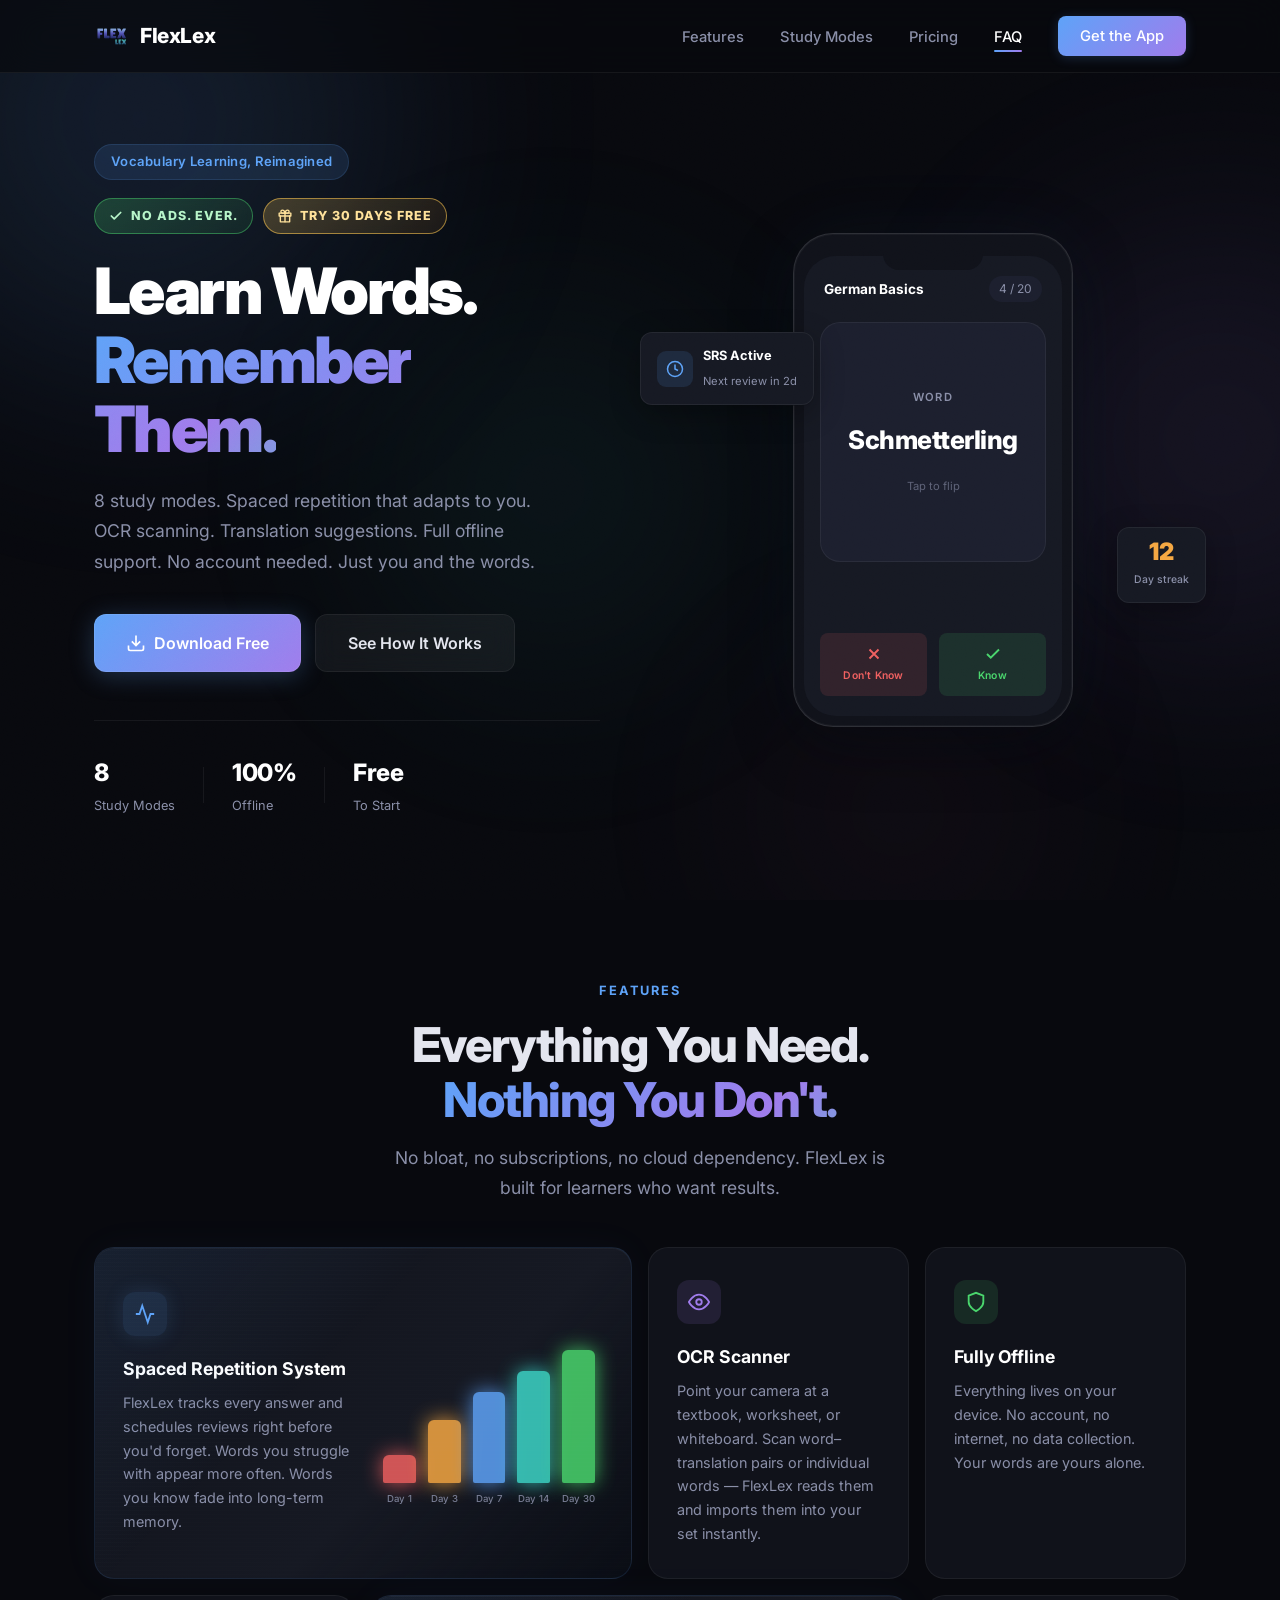
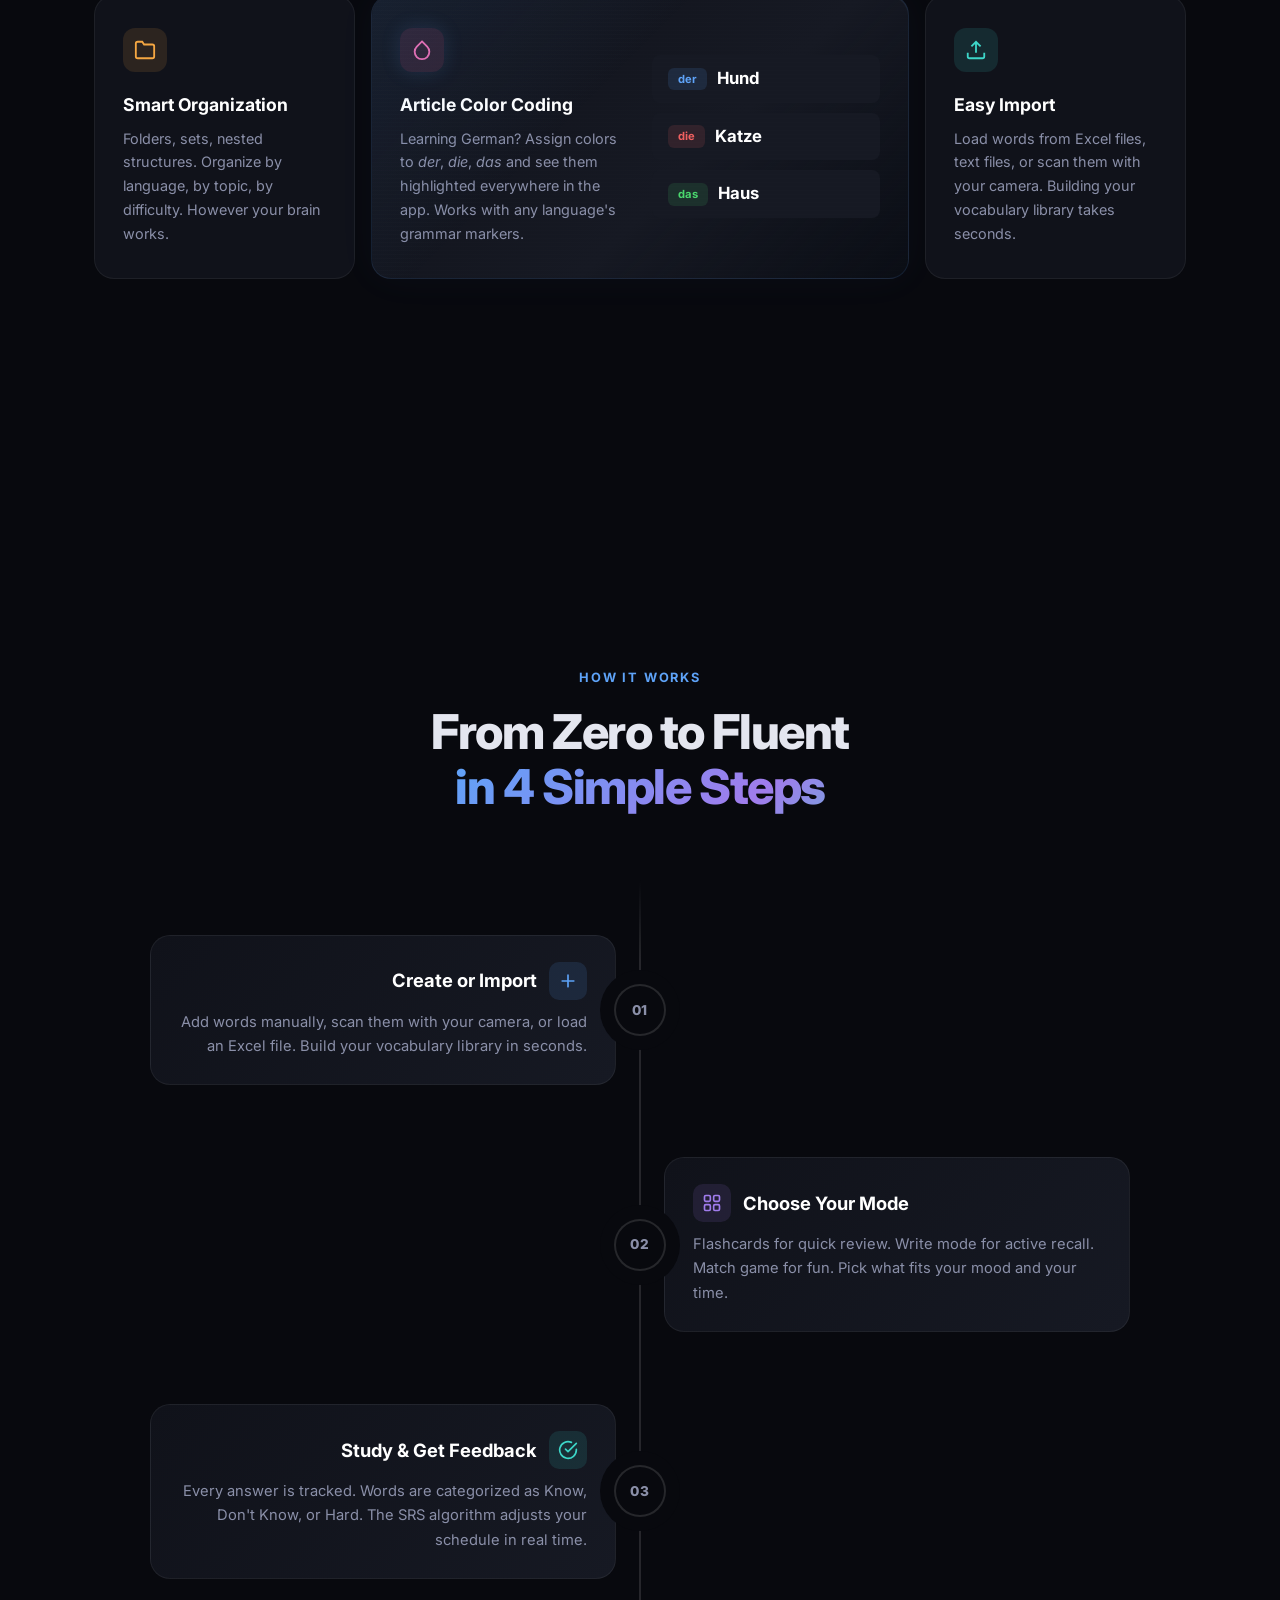
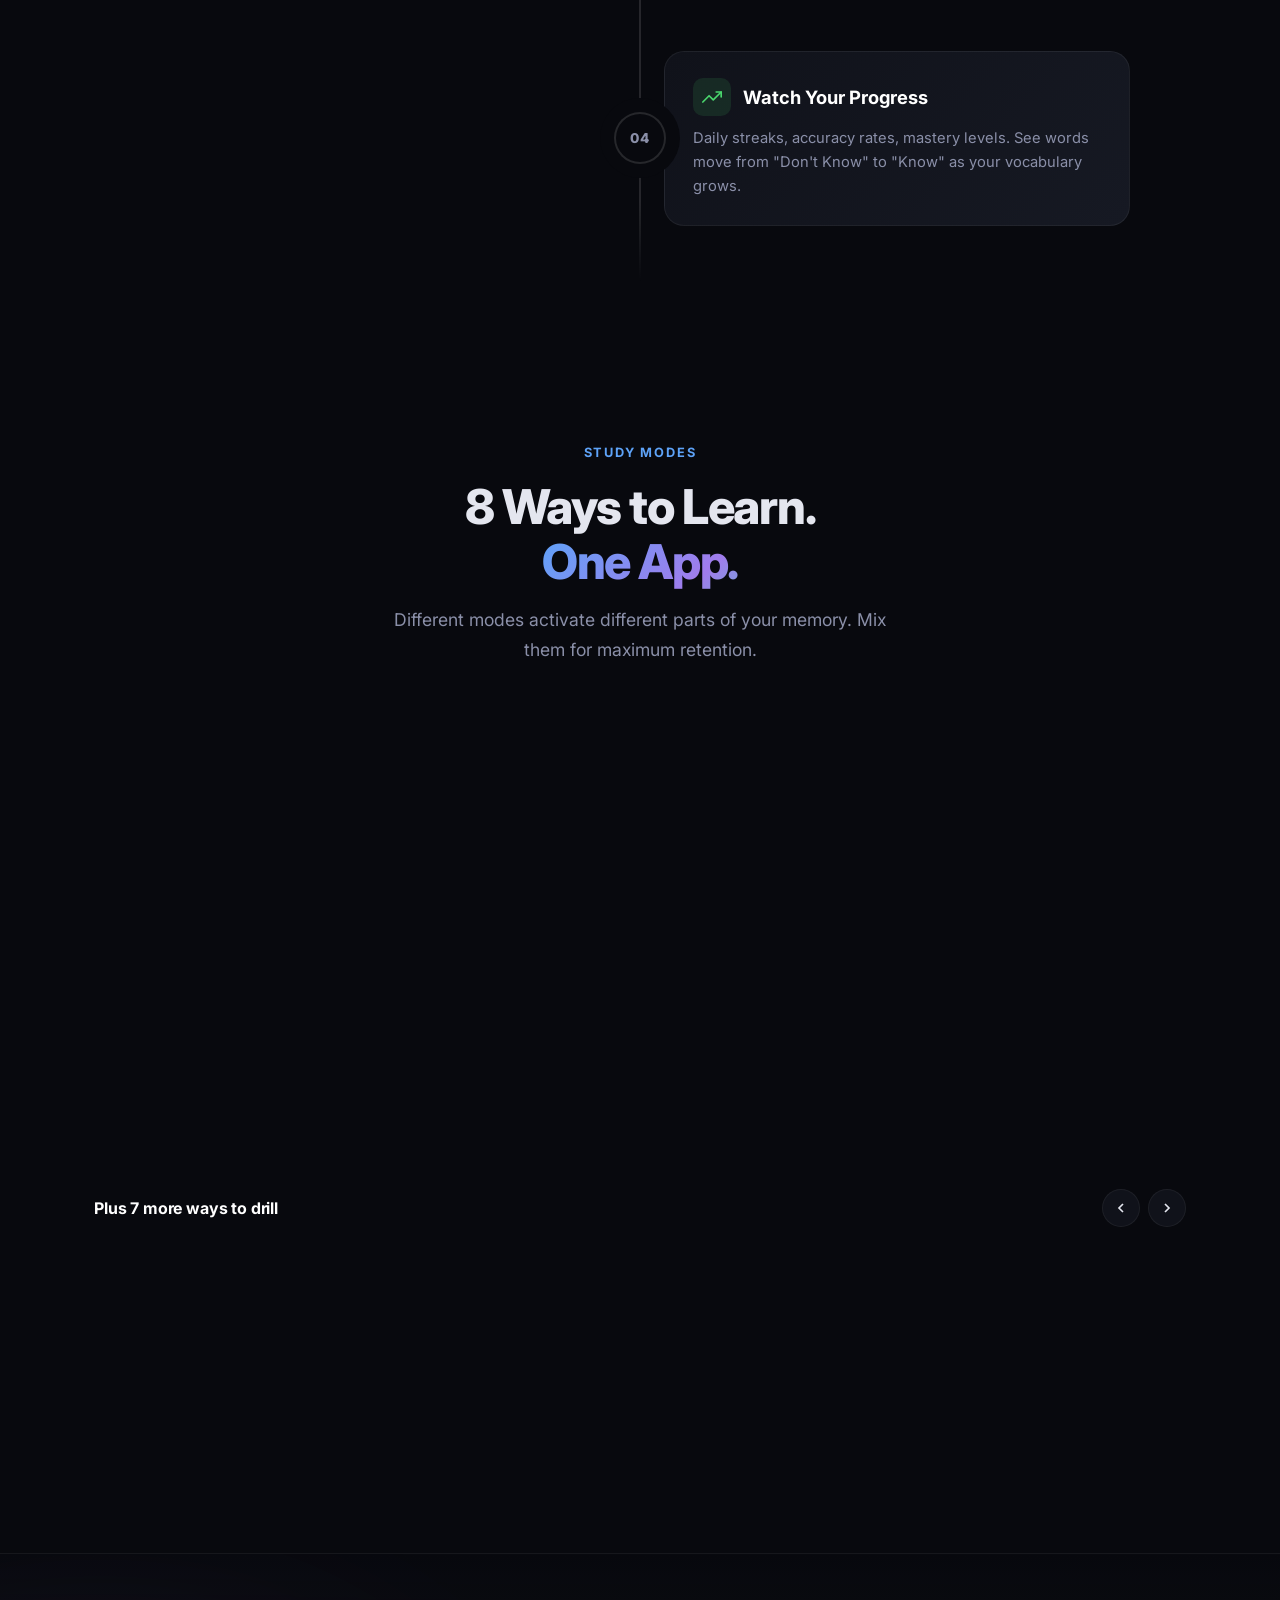
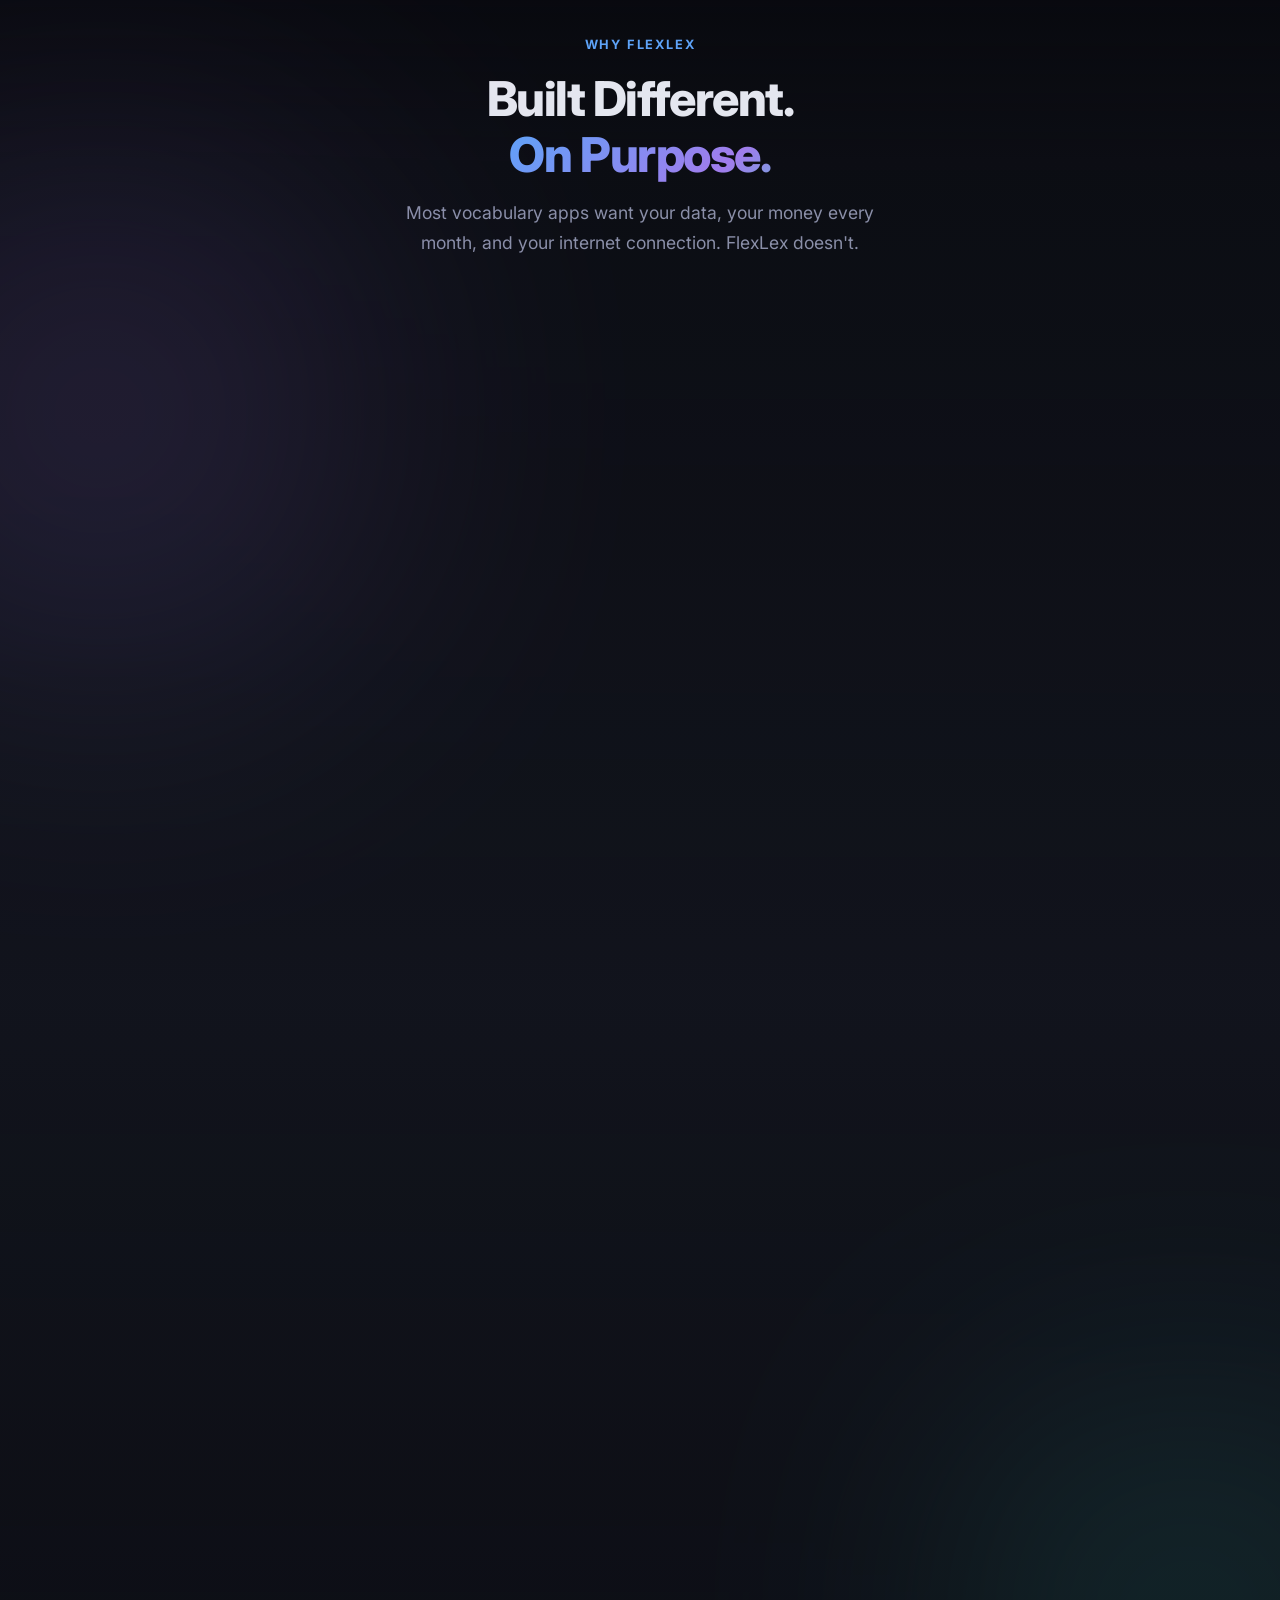
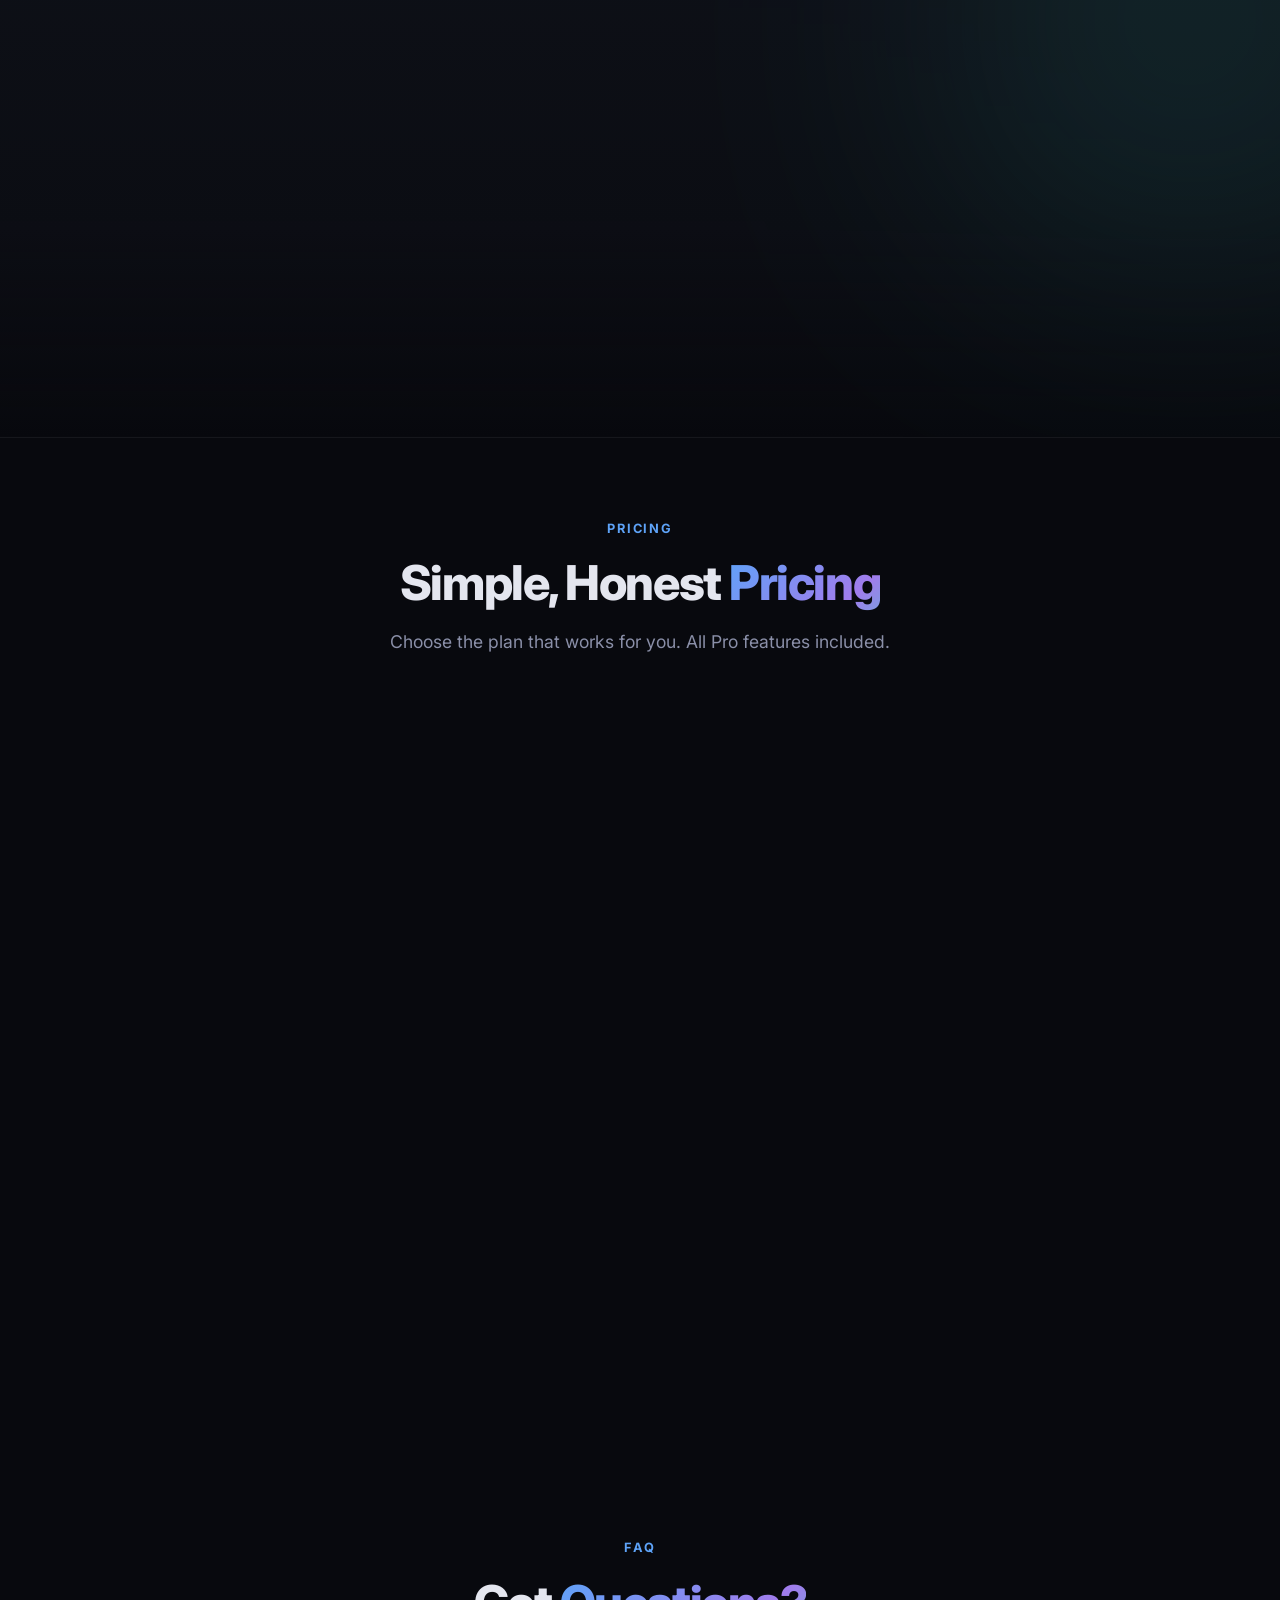
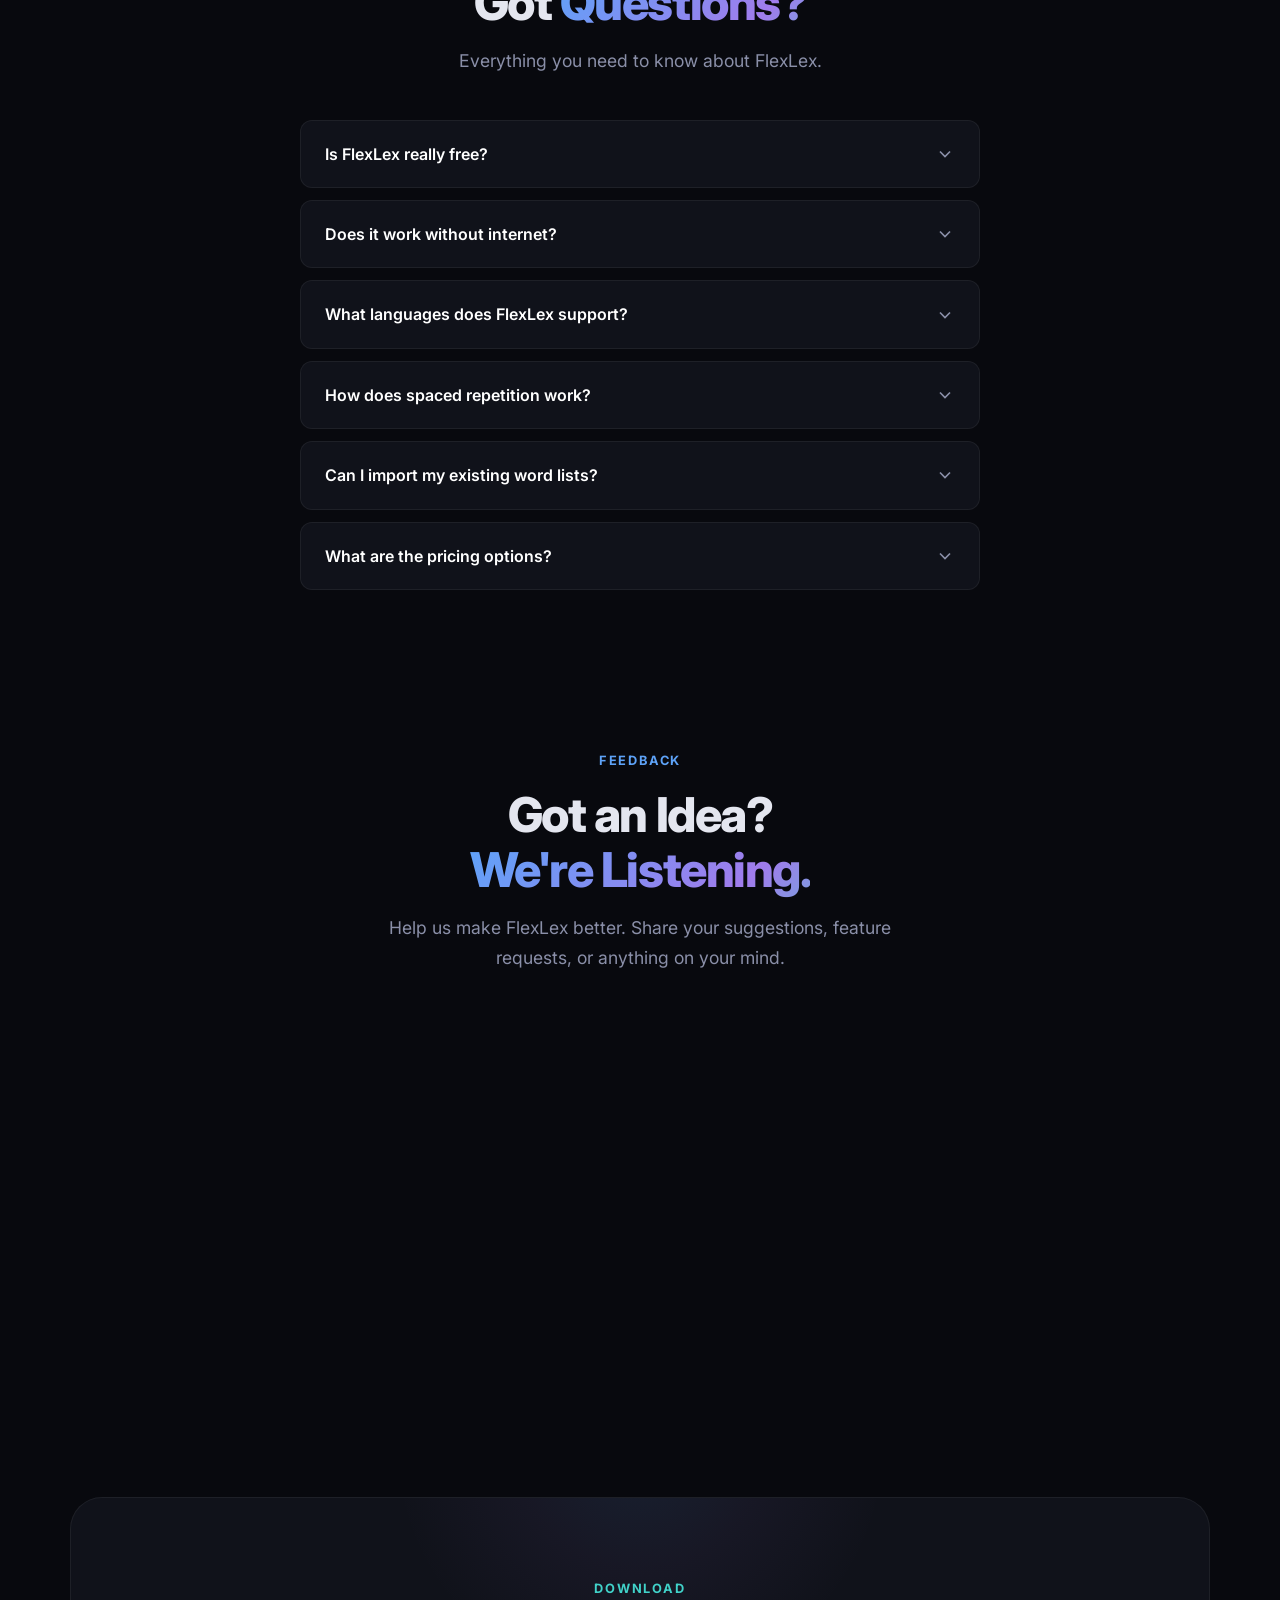
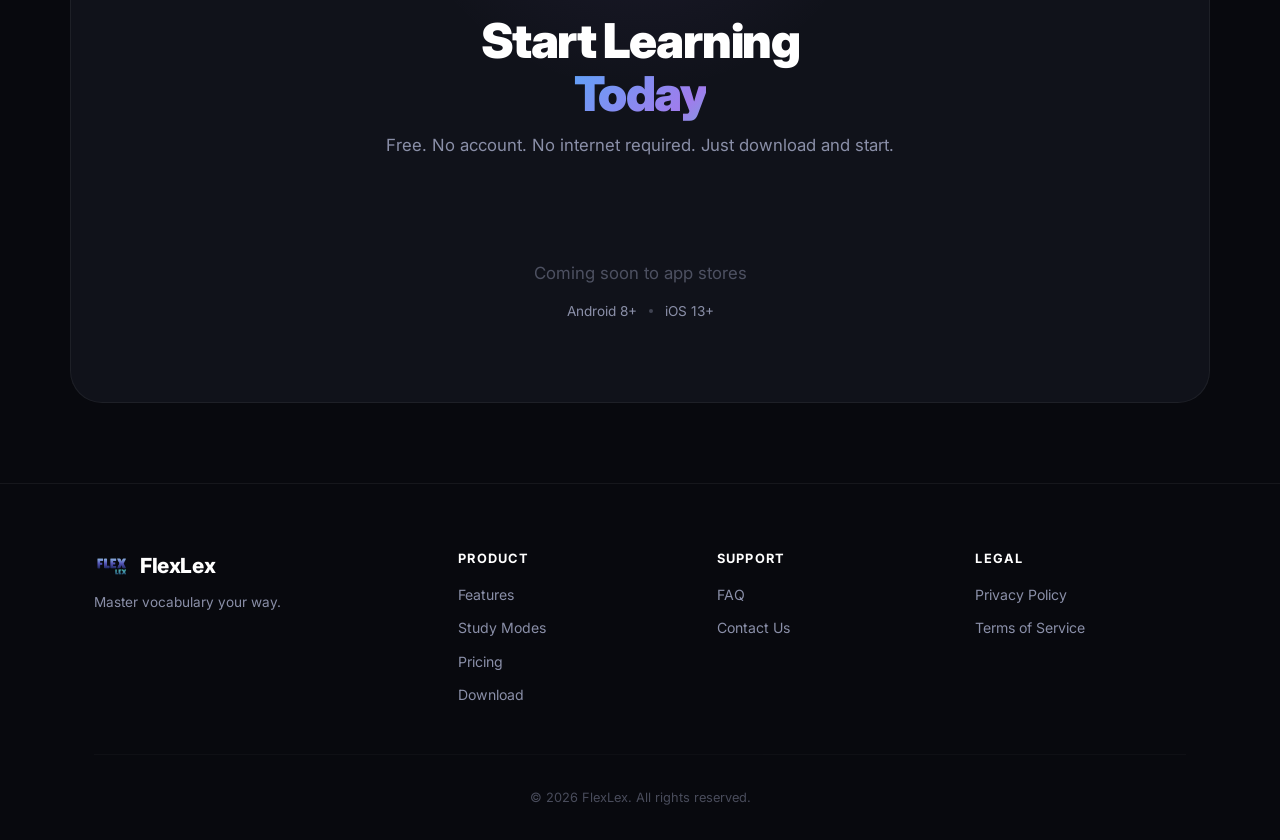
==== commit 3a12e37b: "Move Write mode out of the free tier Write mode is now Pro in the app — the free pricing card and FA" ====
--- a/index.html
+++ b/index.html
@@ -605,7 +605,7 @@
           <ul class="pricing-card__features">
             <li>
               <svg width="16" height="16" viewBox="0 0 24 24" fill="none" stroke="currentColor" stroke-width="2.5"><path d="M20 6L9 17l-5-5"/></svg>
-              Flashcards &amp; Write Mode
+              Flashcards Mode
             </li>
             <li>
               <svg width="16" height="16" viewBox="0 0 24 24" fill="none" stroke="currentColor" stroke-width="2.5"><path d="M20 6L9 17l-5-5"/></svg>
@@ -730,7 +730,7 @@
             <svg class="faq__chevron" width="20" height="20" viewBox="0 0 24 24" fill="none" stroke="currentColor" stroke-width="2"><path d="M6 9l6 6 6-6"/></svg>
           </summary>
           <div class="faq__answer">
-            <p>Yes. The free version includes flashcards, write mode, spaced repetition, up to 2 sets with 30 words each, and full offline support. No account required, no ads. Pro unlocks all 8 study modes, unlimited sets and words, import tools, translation suggestions, spell check, and much more — for $15/year or $120 lifetime.</p>
+            <p>Yes. The free version includes flashcards, spaced repetition, up to 2 sets with 30 words each, and full offline support. No account required, no ads. Pro unlocks all 8 study modes, unlimited sets and words, import tools, translation suggestions, spell check, and much more — for $15/year or $120 lifetime.</p>
           </div>
         </details>
 
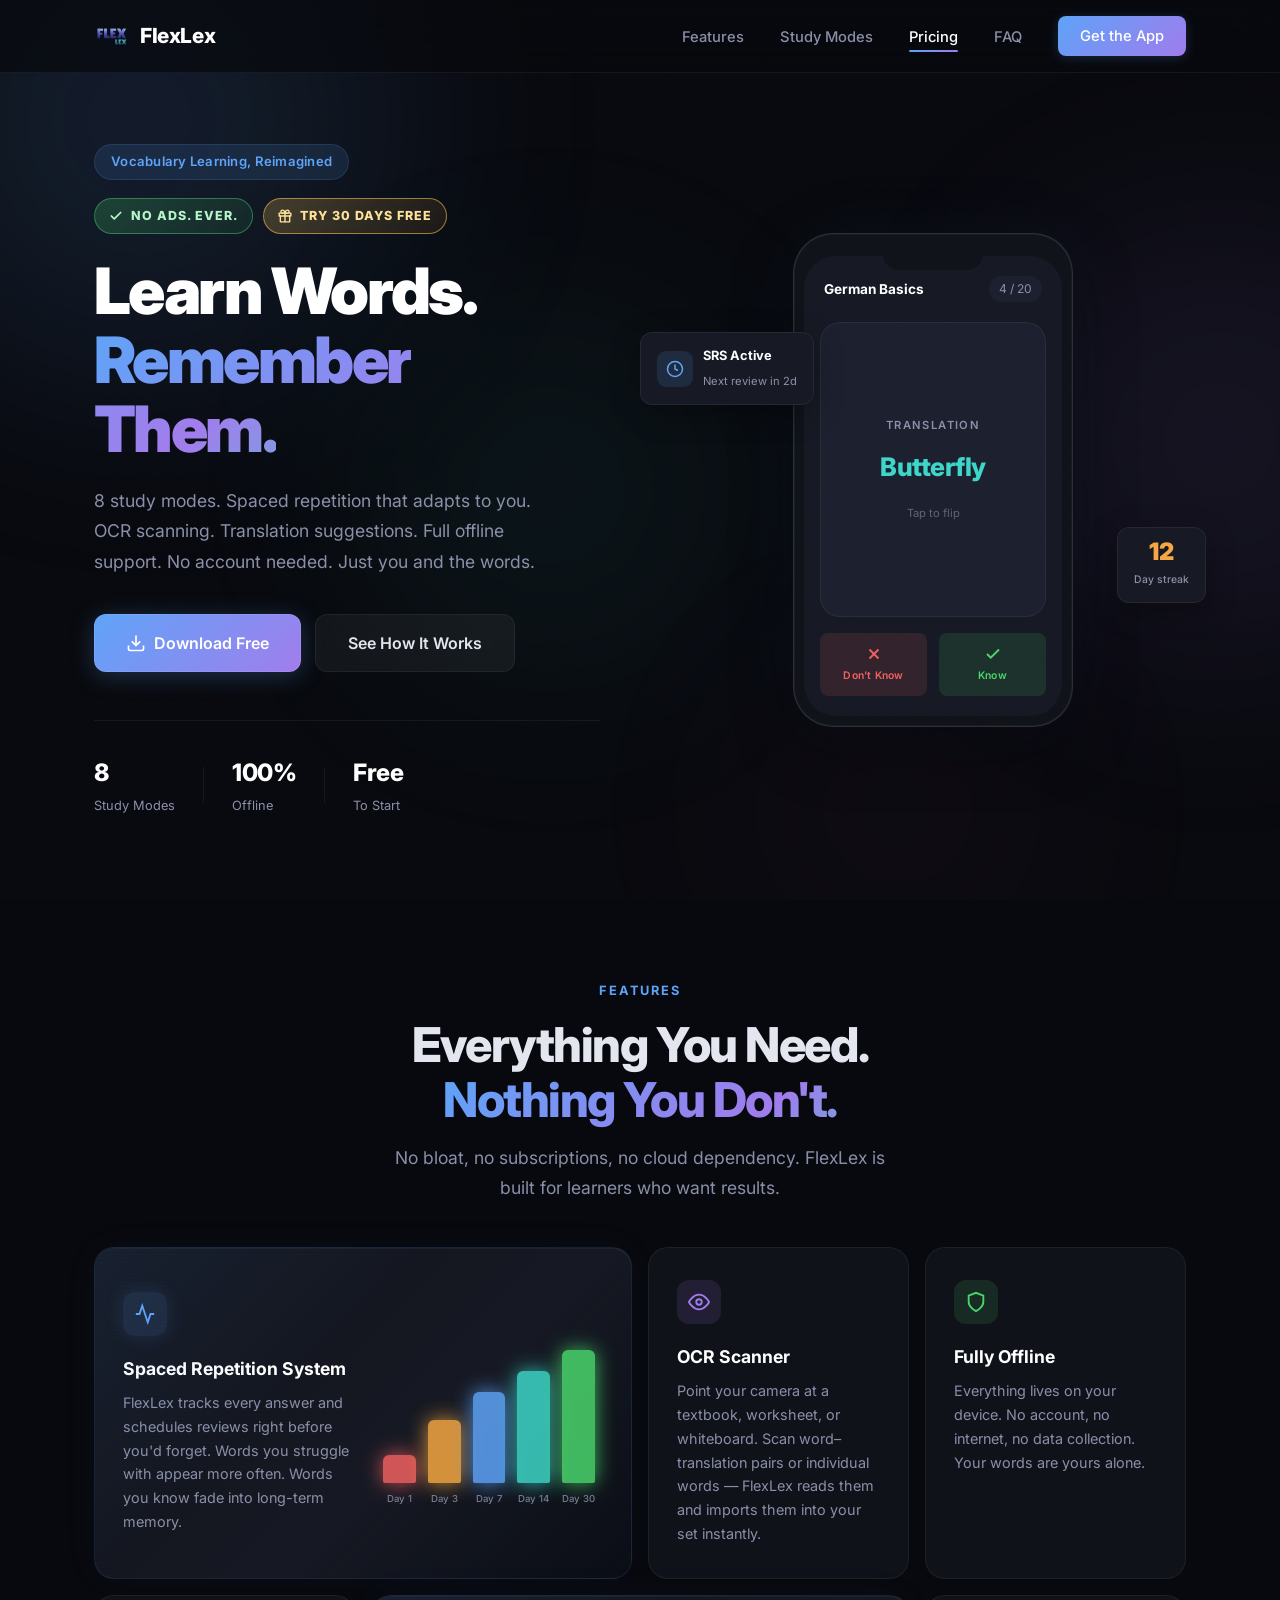
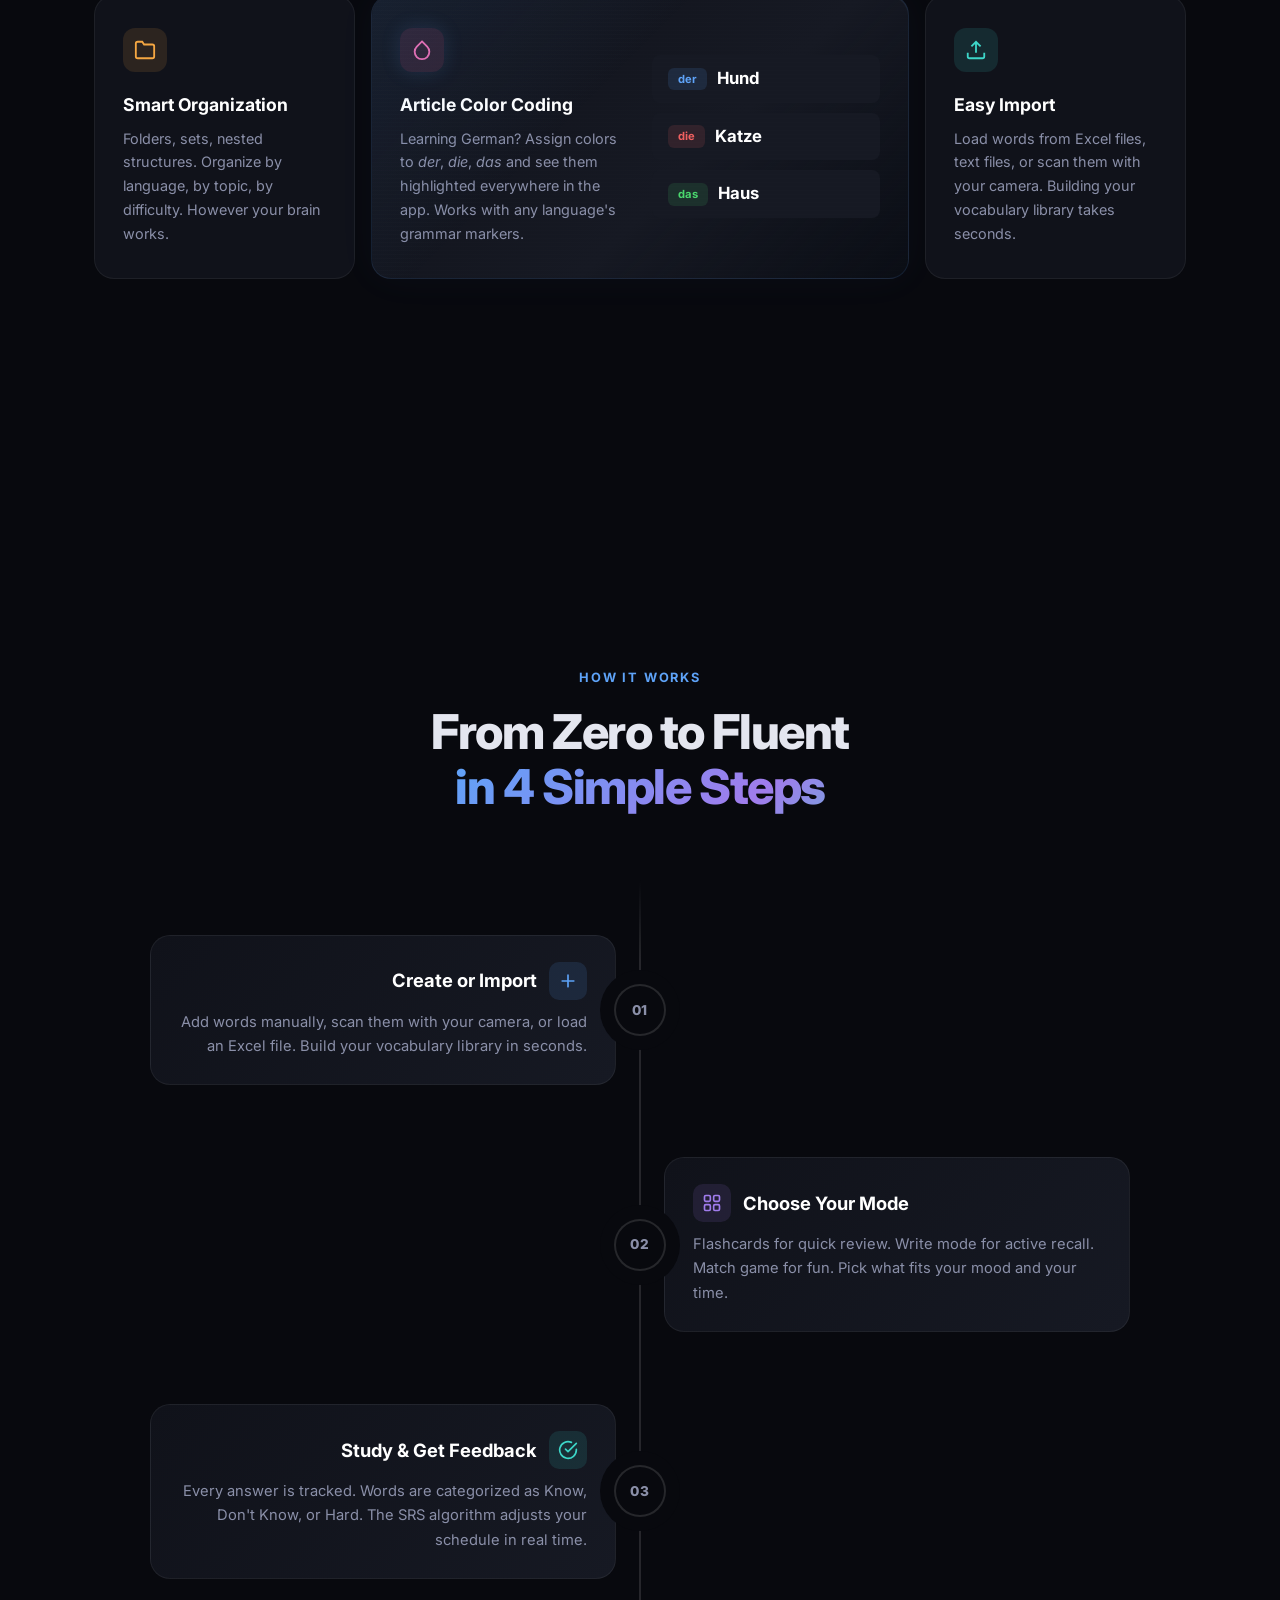
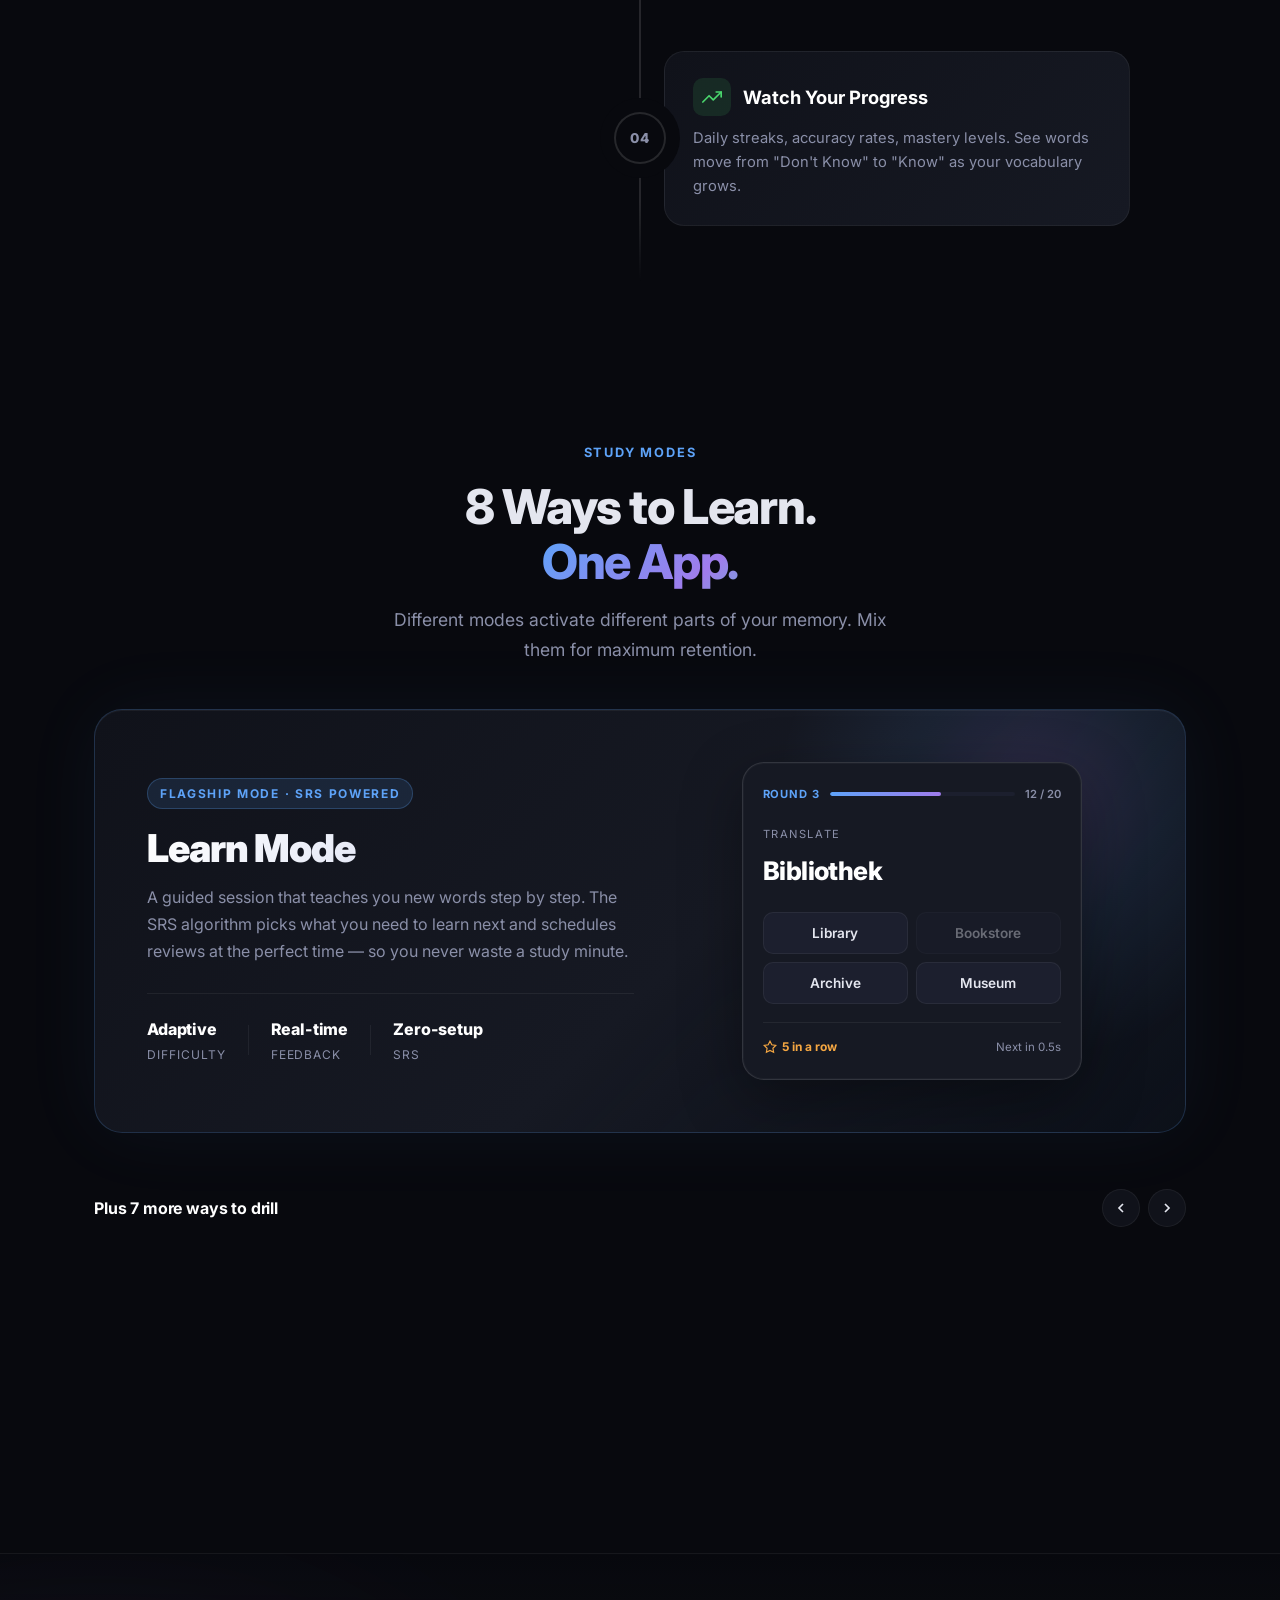
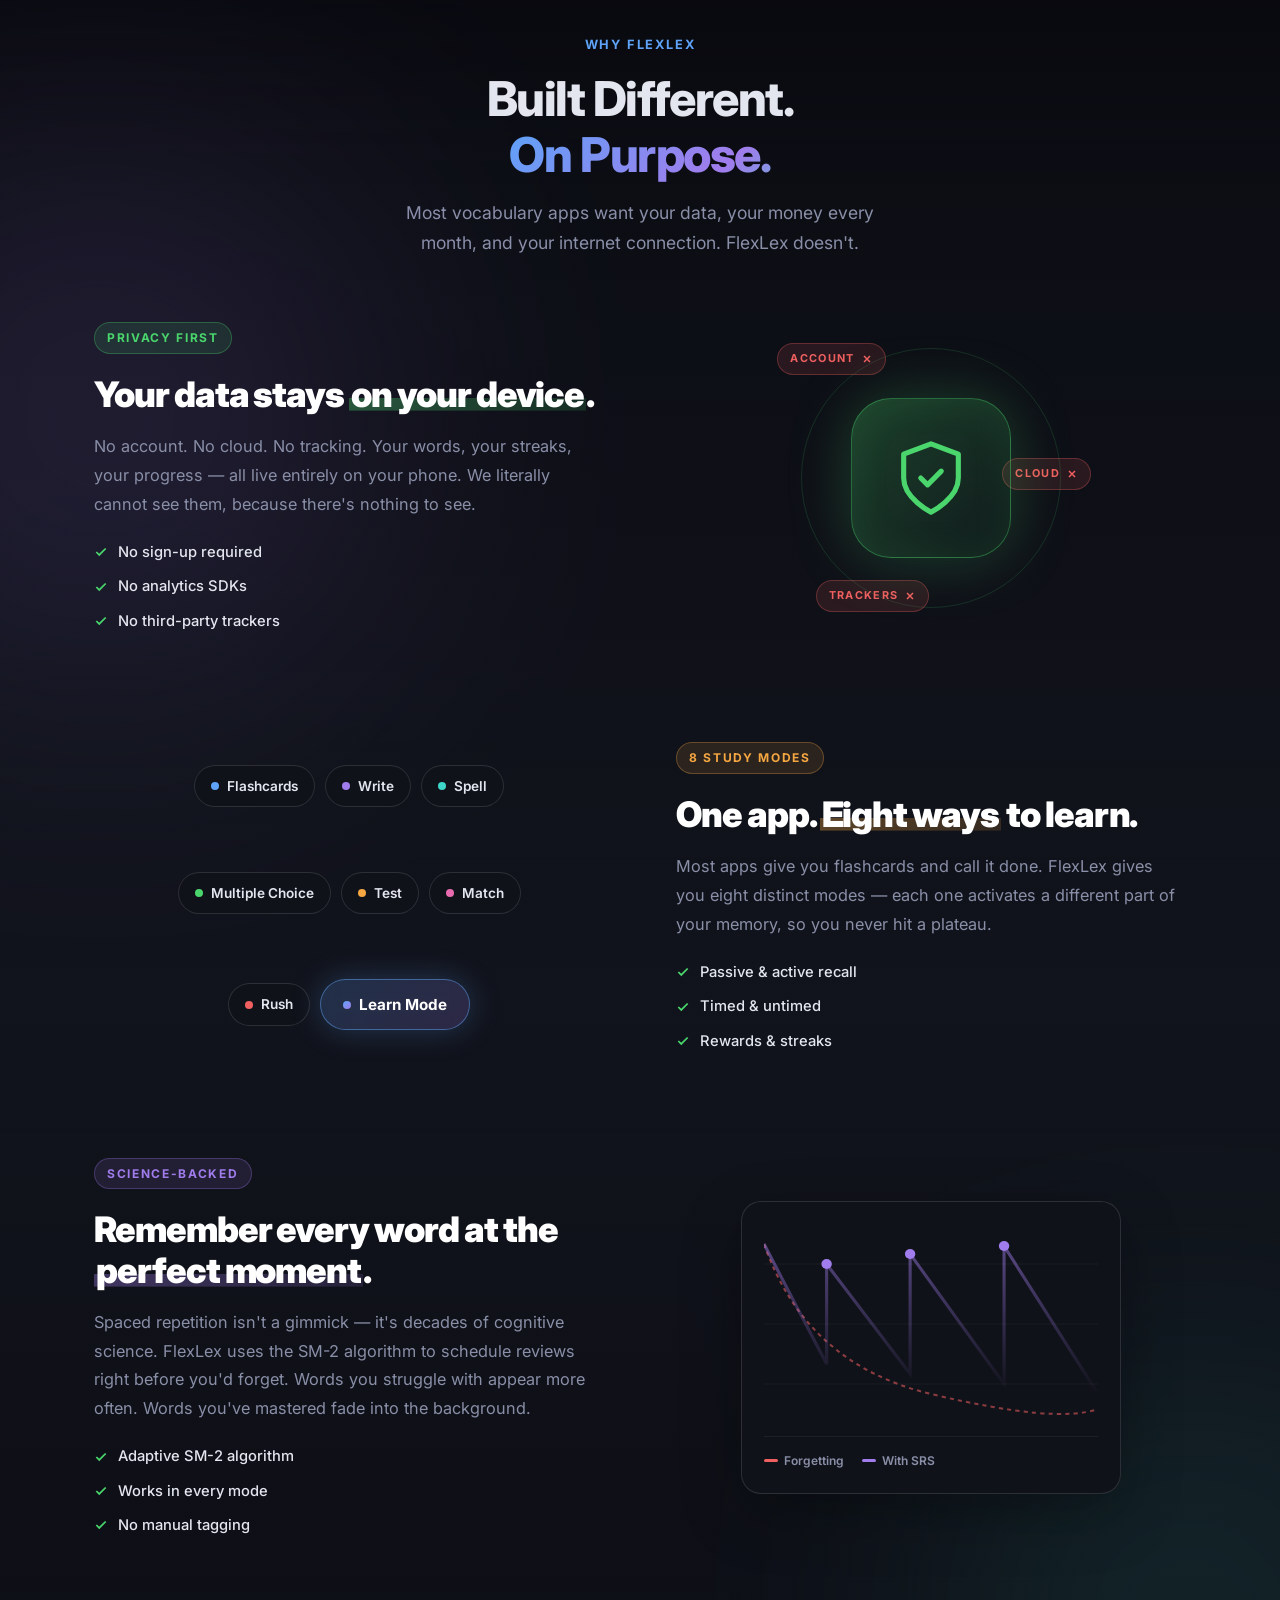
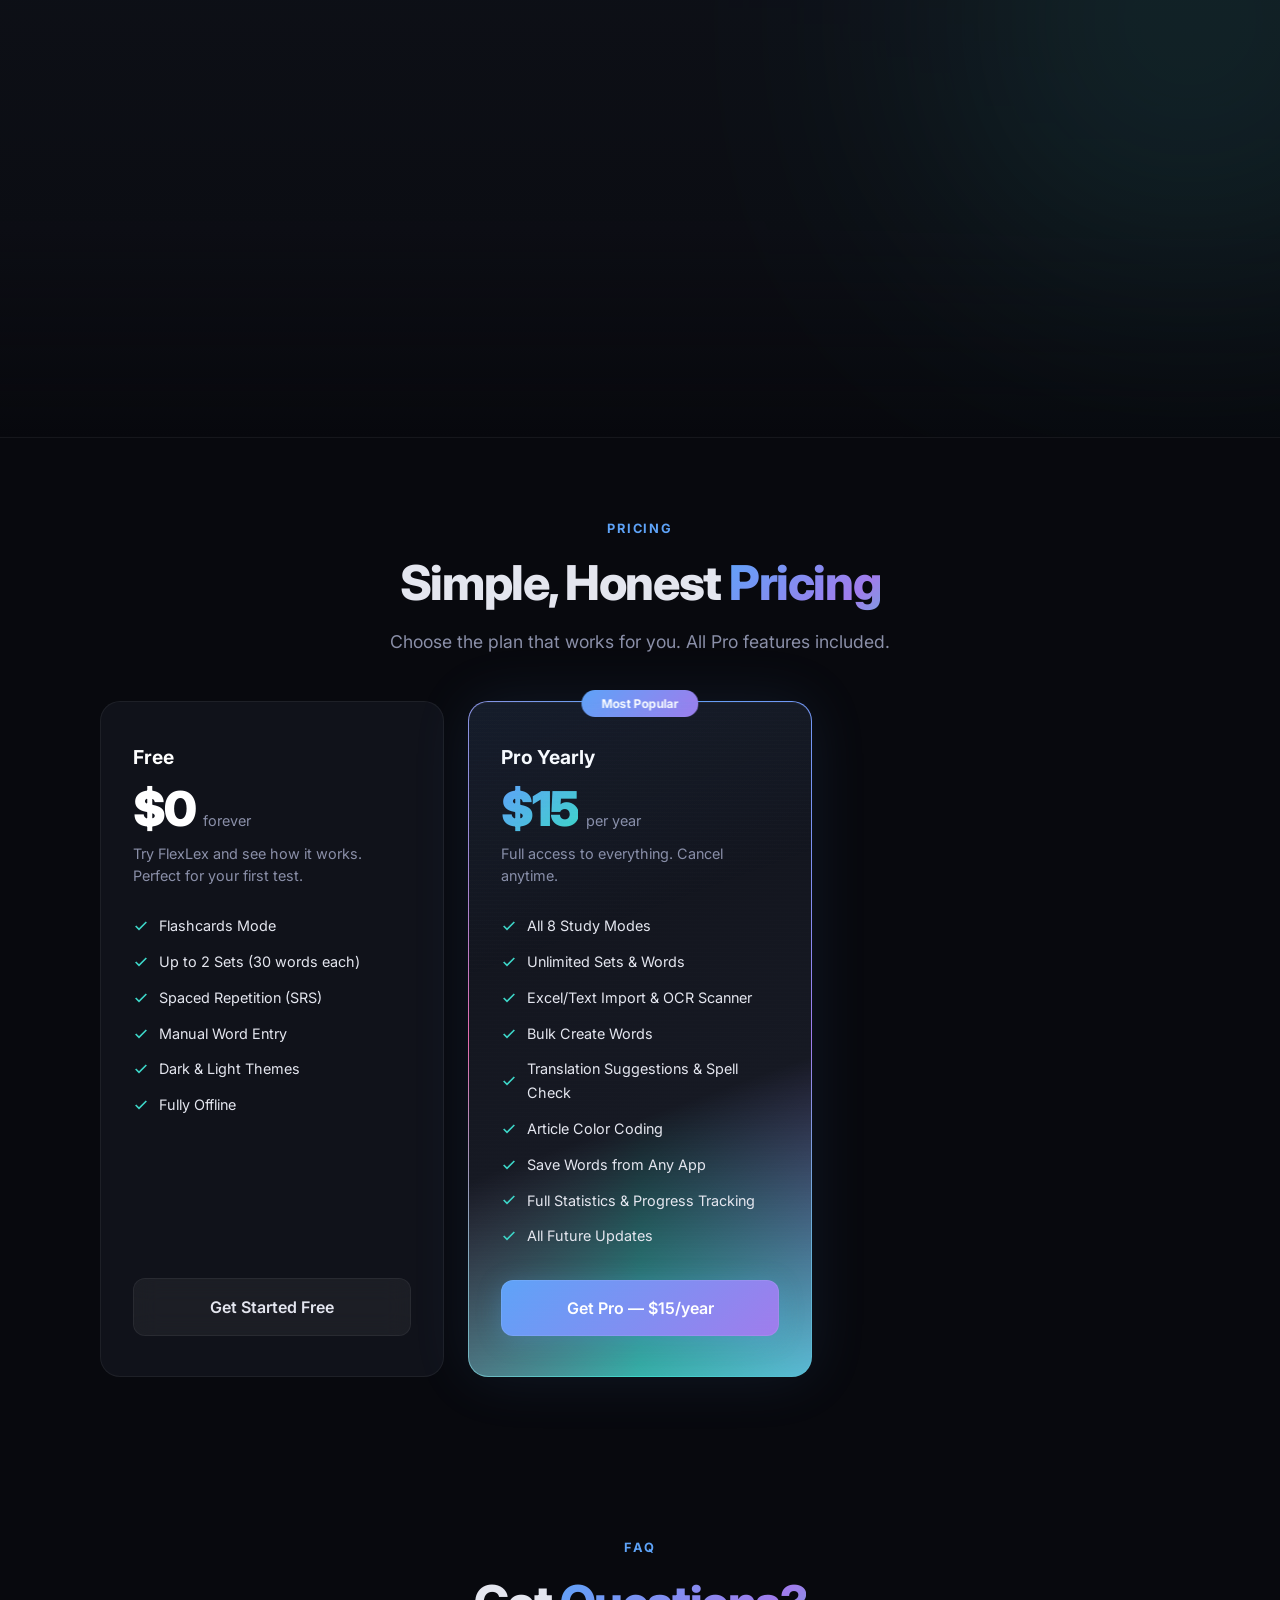
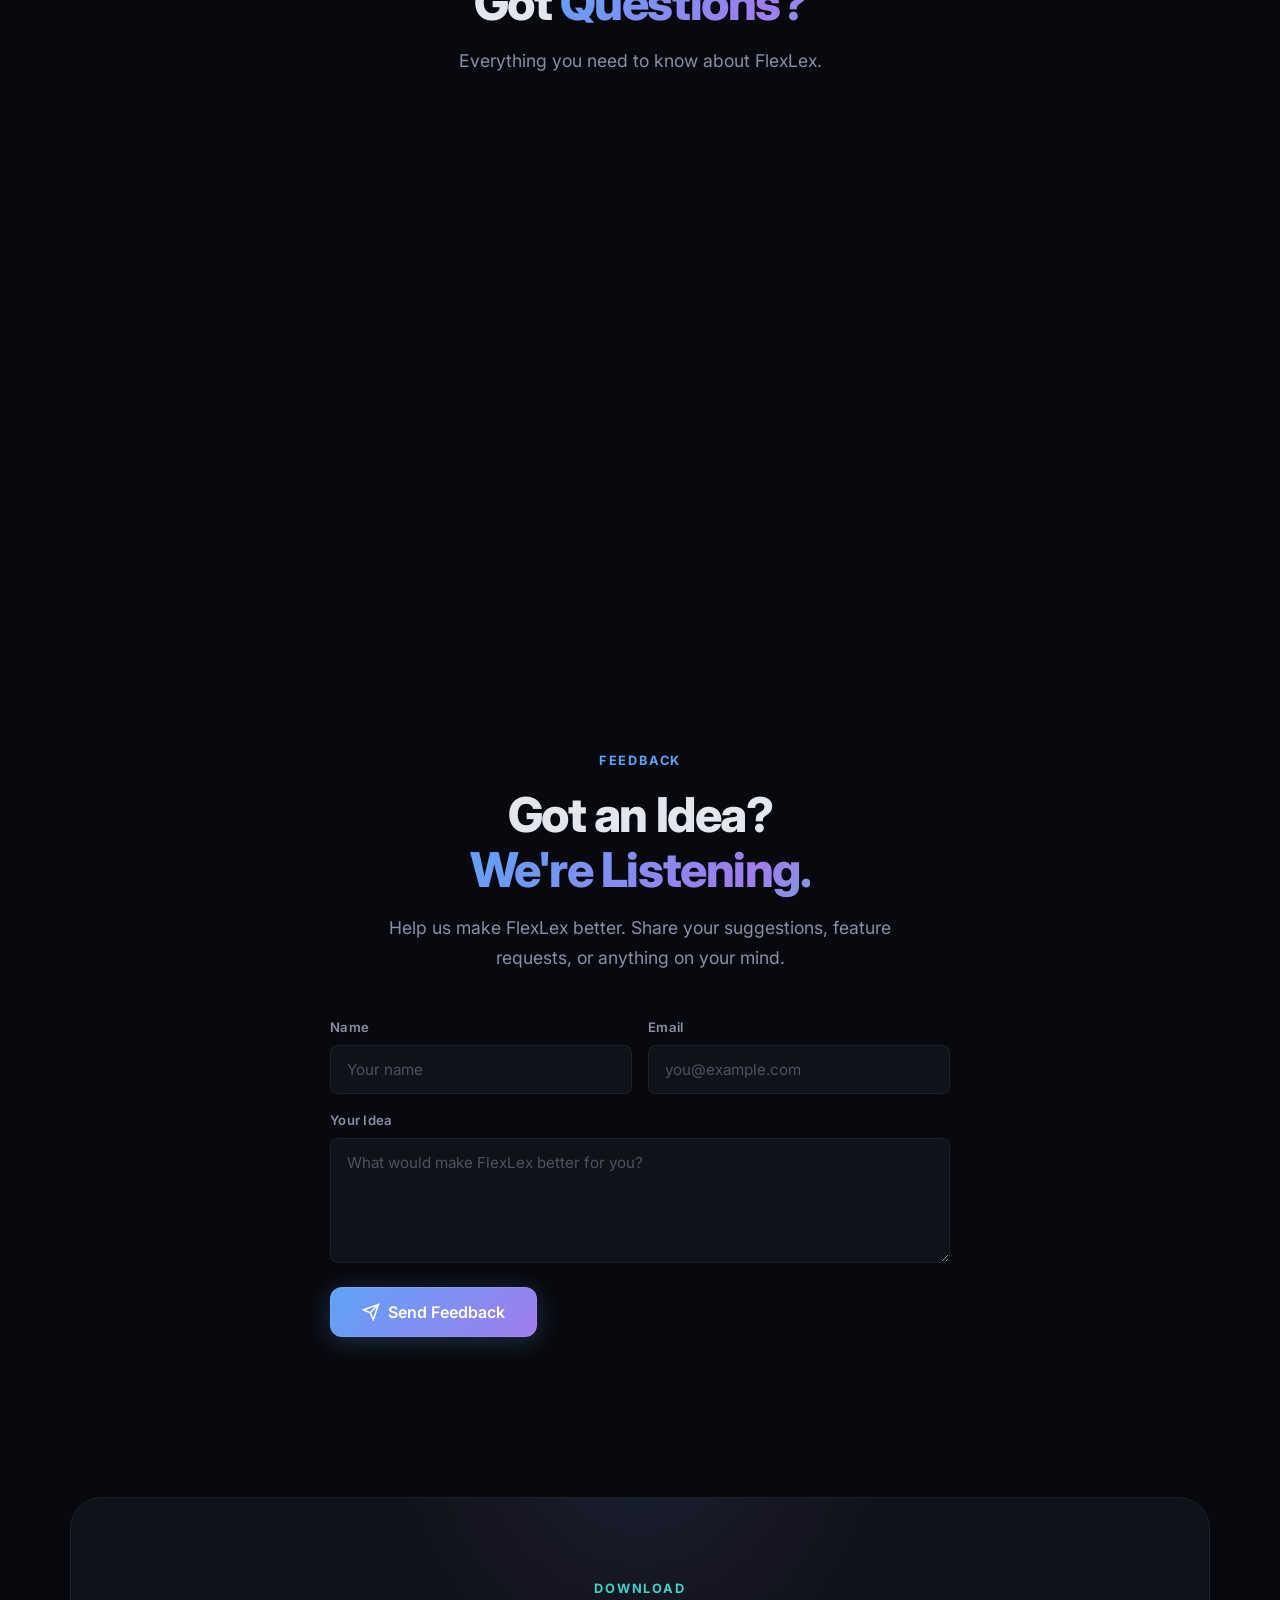
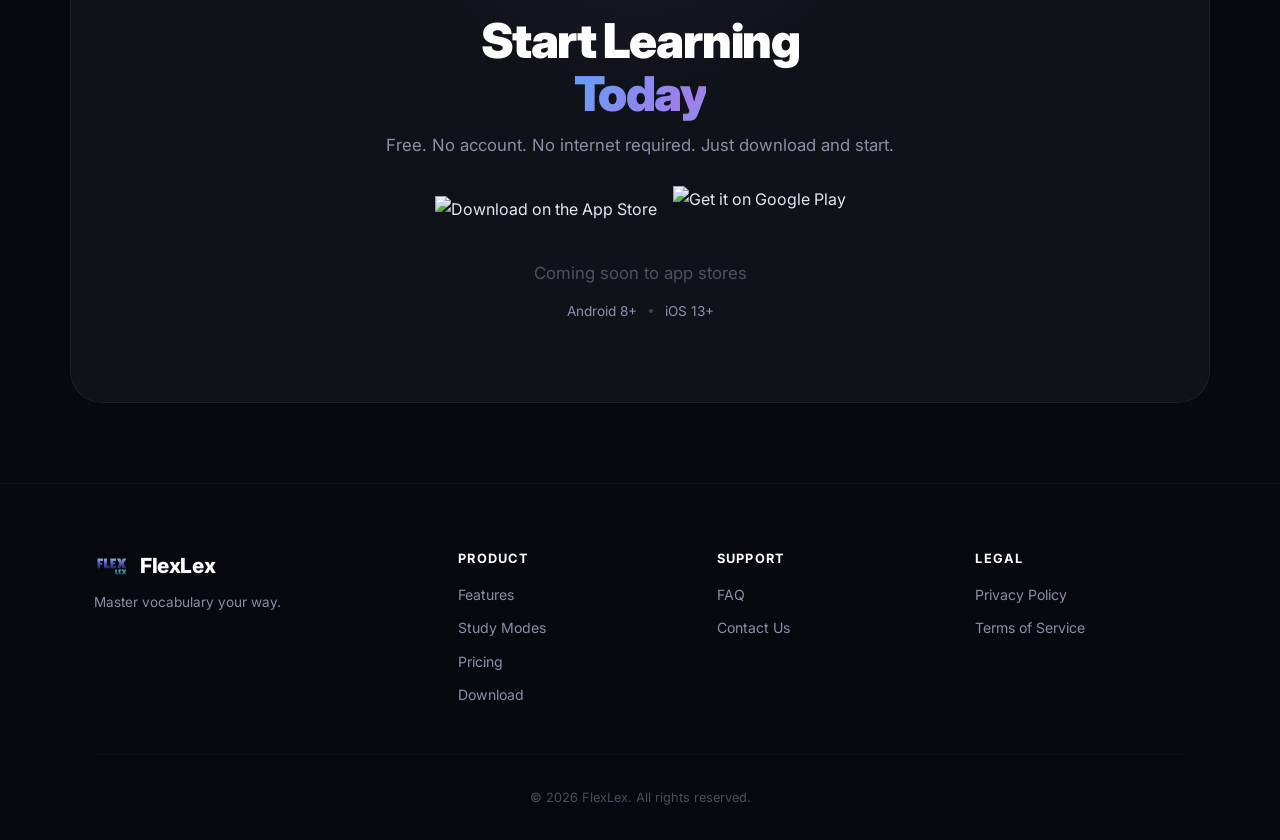
==== commit b7849a78: "Remove lifetime pricing from website Drops the Pro Lifetime card from the pricing grid, the lifetime" ====
--- a/index.html
+++ b/index.html
@@ -556,8 +556,8 @@
         <div class="why__row why__row--reverse">
           <div class="why__text">
             <div class="why__eyebrow why__eyebrow--blue">Honest Pricing</div>
-            <h3>Pay <span class="why__hl why__hl--blue">once or yearly</span>. Never both.</h3>
-            <p>No auto-renewing traps. No "upgrade to remove ads" because there are no ads. $15/year to subscribe, or $120 once to own it forever — your choice.</p>
+            <h3>Simple <span class="why__hl why__hl--blue">yearly pricing</span>. No traps.</h3>
+            <p>No auto-renewing traps. No "upgrade to remove ads" because there are no ads. Just $15/year for full Pro access — cancel anytime.</p>
             <ul class="why__bullets">
               <li><svg width="14" height="14" viewBox="0 0 24 24" fill="none" stroke="currentColor" stroke-width="3"><path d="M20 6L9 17l-5-5"/></svg> 30-day free trial of Pro</li>
               <li><svg width="14" height="14" viewBox="0 0 24 24" fill="none" stroke="currentColor" stroke-width="3"><path d="M20 6L9 17l-5-5"/></svg> No hidden fees</li>
@@ -567,15 +567,9 @@
           <div class="why__visual">
             <div class="price-visual">
               <div class="price-visual__card price-visual__card--yr">
-                <span class="price-visual__label">Yearly</span>
+                <span class="price-visual__label">Pro Yearly</span>
                 <span class="price-visual__amount">$15<em>/yr</em></span>
                 <span class="price-visual__note">Cancel anytime</span>
-              </div>
-              <div class="price-visual__or">or</div>
-              <div class="price-visual__card price-visual__card--lt">
-                <span class="price-visual__label">Lifetime</span>
-                <span class="price-visual__amount">$120<em>once</em></span>
-                <span class="price-visual__note">Forever yours</span>
               </div>
             </div>
           </div>
@@ -682,36 +676,6 @@
           <a href="#download" class="btn btn--primary btn--lg pricing-card__btn">Get Pro — $15/year</a>
         </div>
 
-        <div class="pricing-card pricing-card--lifetime">
-          <div class="pricing-card__badge pricing-card__badge--lifetime">Best Value</div>
-          <div class="pricing-card__header">
-            <h3>Pro Lifetime</h3>
-            <div class="pricing-card__price">
-              <span class="pricing-card__amount">$120</span>
-              <span class="pricing-card__period">one-time payment</span>
-            </div>
-            <p class="pricing-card__desc">Pay once, own it forever. Never pay again.</p>
-          </div>
-          <ul class="pricing-card__features">
-            <li>
-              <svg width="16" height="16" viewBox="0 0 24 24" fill="none" stroke="currentColor" stroke-width="2.5"><path d="M20 6L9 17l-5-5"/></svg>
-              Everything in Pro Yearly
-            </li>
-            <li>
-              <svg width="16" height="16" viewBox="0 0 24 24" fill="none" stroke="currentColor" stroke-width="2.5"><path d="M20 6L9 17l-5-5"/></svg>
-              No Recurring Charges
-            </li>
-            <li>
-              <svg width="16" height="16" viewBox="0 0 24 24" fill="none" stroke="currentColor" stroke-width="2.5"><path d="M20 6L9 17l-5-5"/></svg>
-              Lifetime Access Forever
-            </li>
-            <li>
-              <svg width="16" height="16" viewBox="0 0 24 24" fill="none" stroke="currentColor" stroke-width="2.5"><path d="M20 6L9 17l-5-5"/></svg>
-              All Future Updates Included
-            </li>
-          </ul>
-          <a href="#download" class="btn btn--glass btn--lg pricing-card__btn">Get Lifetime — $120</a>
-        </div>
       </div>
     </div>
   </section>
@@ -730,7 +694,7 @@
             <svg class="faq__chevron" width="20" height="20" viewBox="0 0 24 24" fill="none" stroke="currentColor" stroke-width="2"><path d="M6 9l6 6 6-6"/></svg>
           </summary>
           <div class="faq__answer">
-            <p>Yes. The free version includes flashcards, spaced repetition, up to 2 sets with 30 words each, and full offline support. No account required, no ads. Pro unlocks all 8 study modes, unlimited sets and words, import tools, translation suggestions, spell check, and much more — for $15/year or $120 lifetime.</p>
+            <p>Yes. The free version includes flashcards, spaced repetition, up to 2 sets with 30 words each, and full offline support. No account required, no ads. Pro unlocks all 8 study modes, unlimited sets and words, import tools, translation suggestions, spell check, and much more — for $15/year.</p>
           </div>
         </details>
 
@@ -780,7 +744,7 @@
             <svg class="faq__chevron" width="20" height="20" viewBox="0 0 24 24" fill="none" stroke="currentColor" stroke-width="2"><path d="M6 9l6 6 6-6"/></svg>
           </summary>
           <div class="faq__answer">
-            <p>FlexLex Pro is available as a $15/year subscription or a $120 one-time lifetime purchase. Both unlock every feature, including all future updates. The yearly plan can be cancelled anytime. If it lapses, you get a 7-day grace period before Pro features lock.</p>
+            <p>FlexLex Pro is $15/year. It unlocks every feature, including all future updates, and can be cancelled anytime. If your subscription lapses, you get a 7-day grace period before Pro features lock.</p>
           </div>
         </details>
       </div>
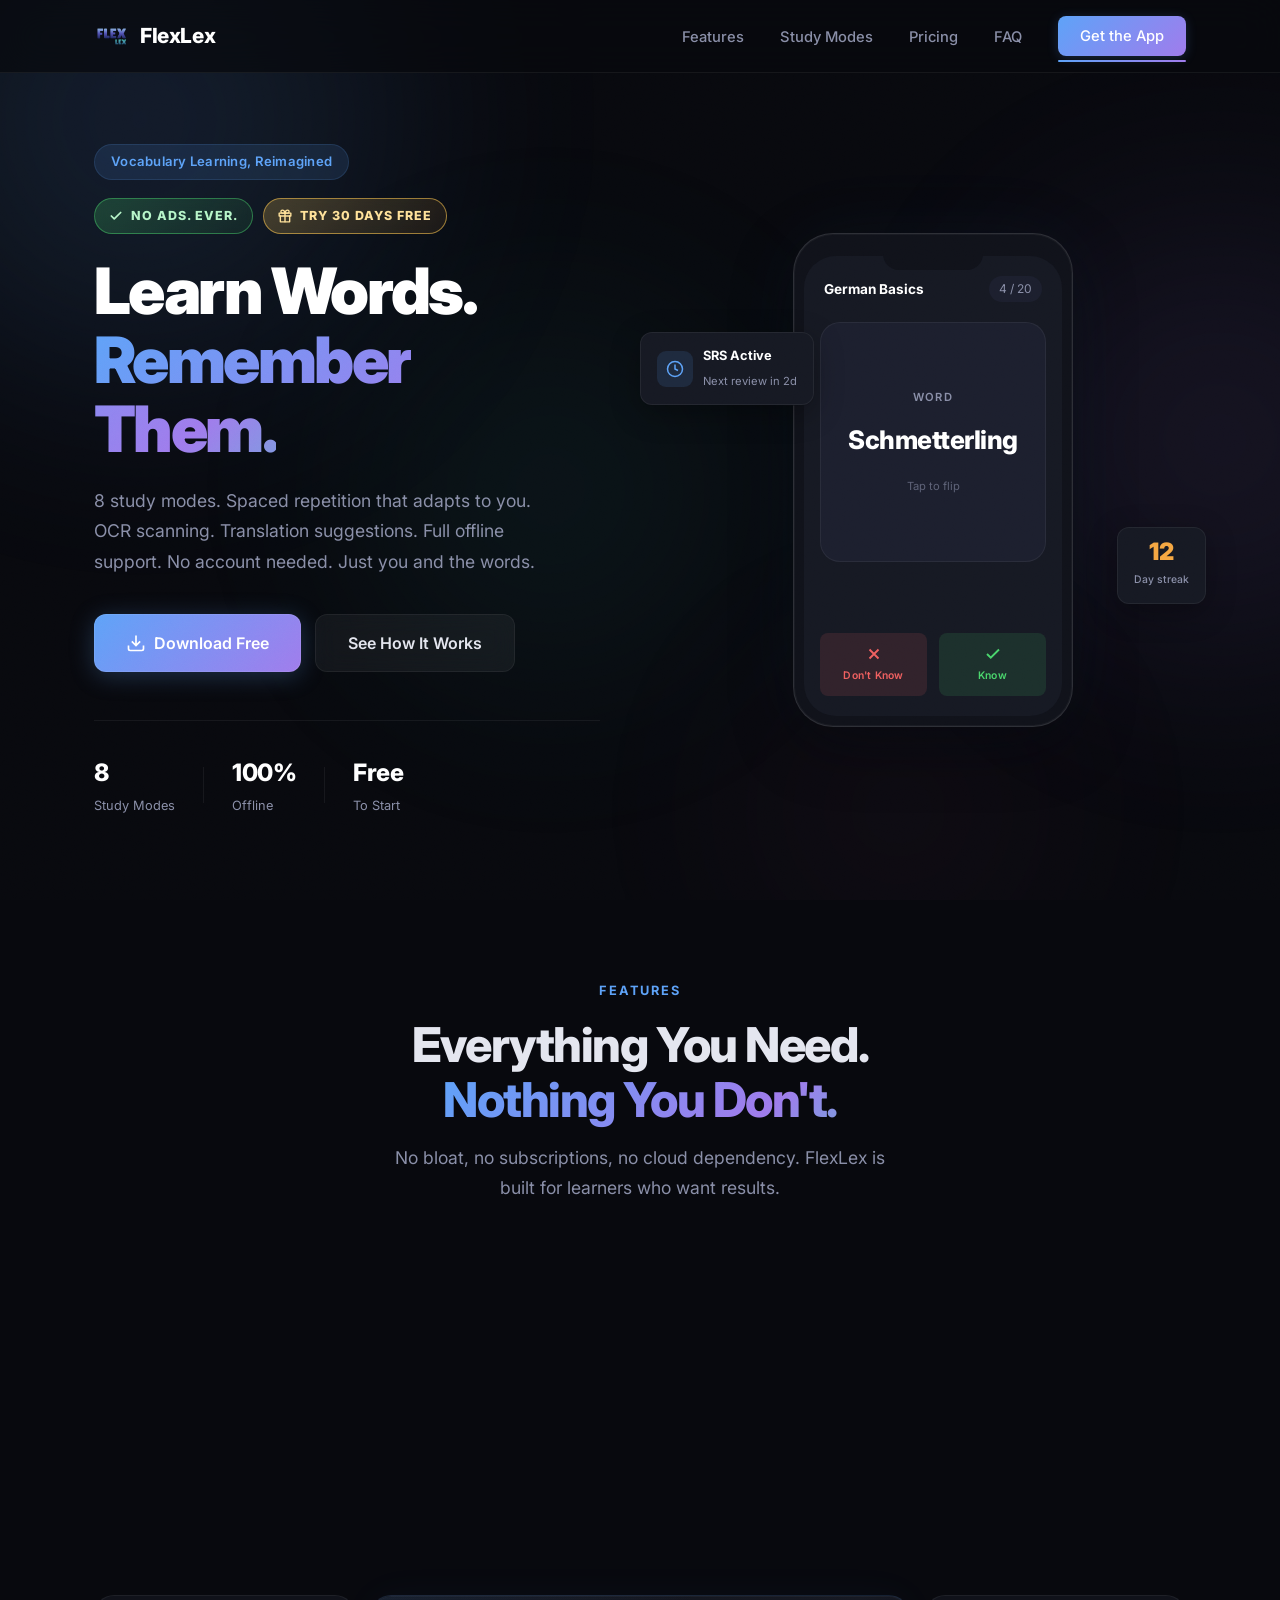
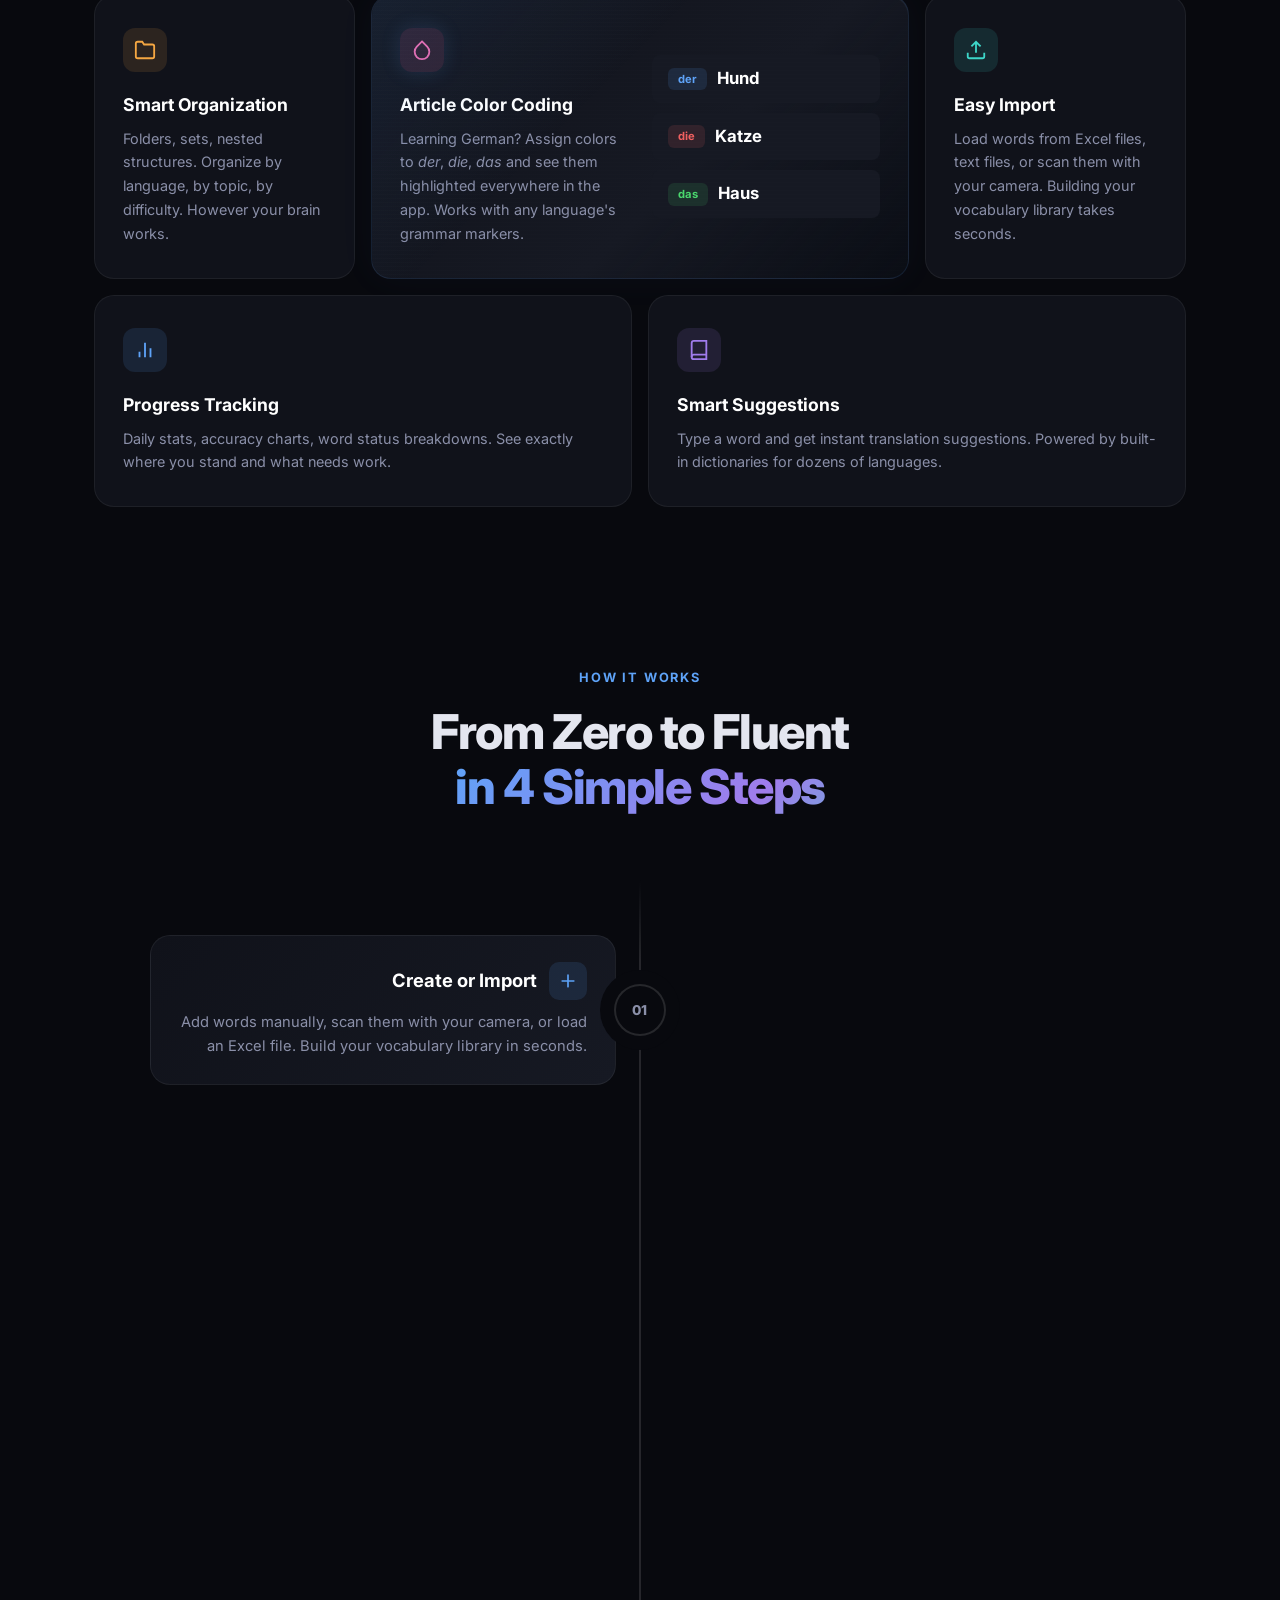
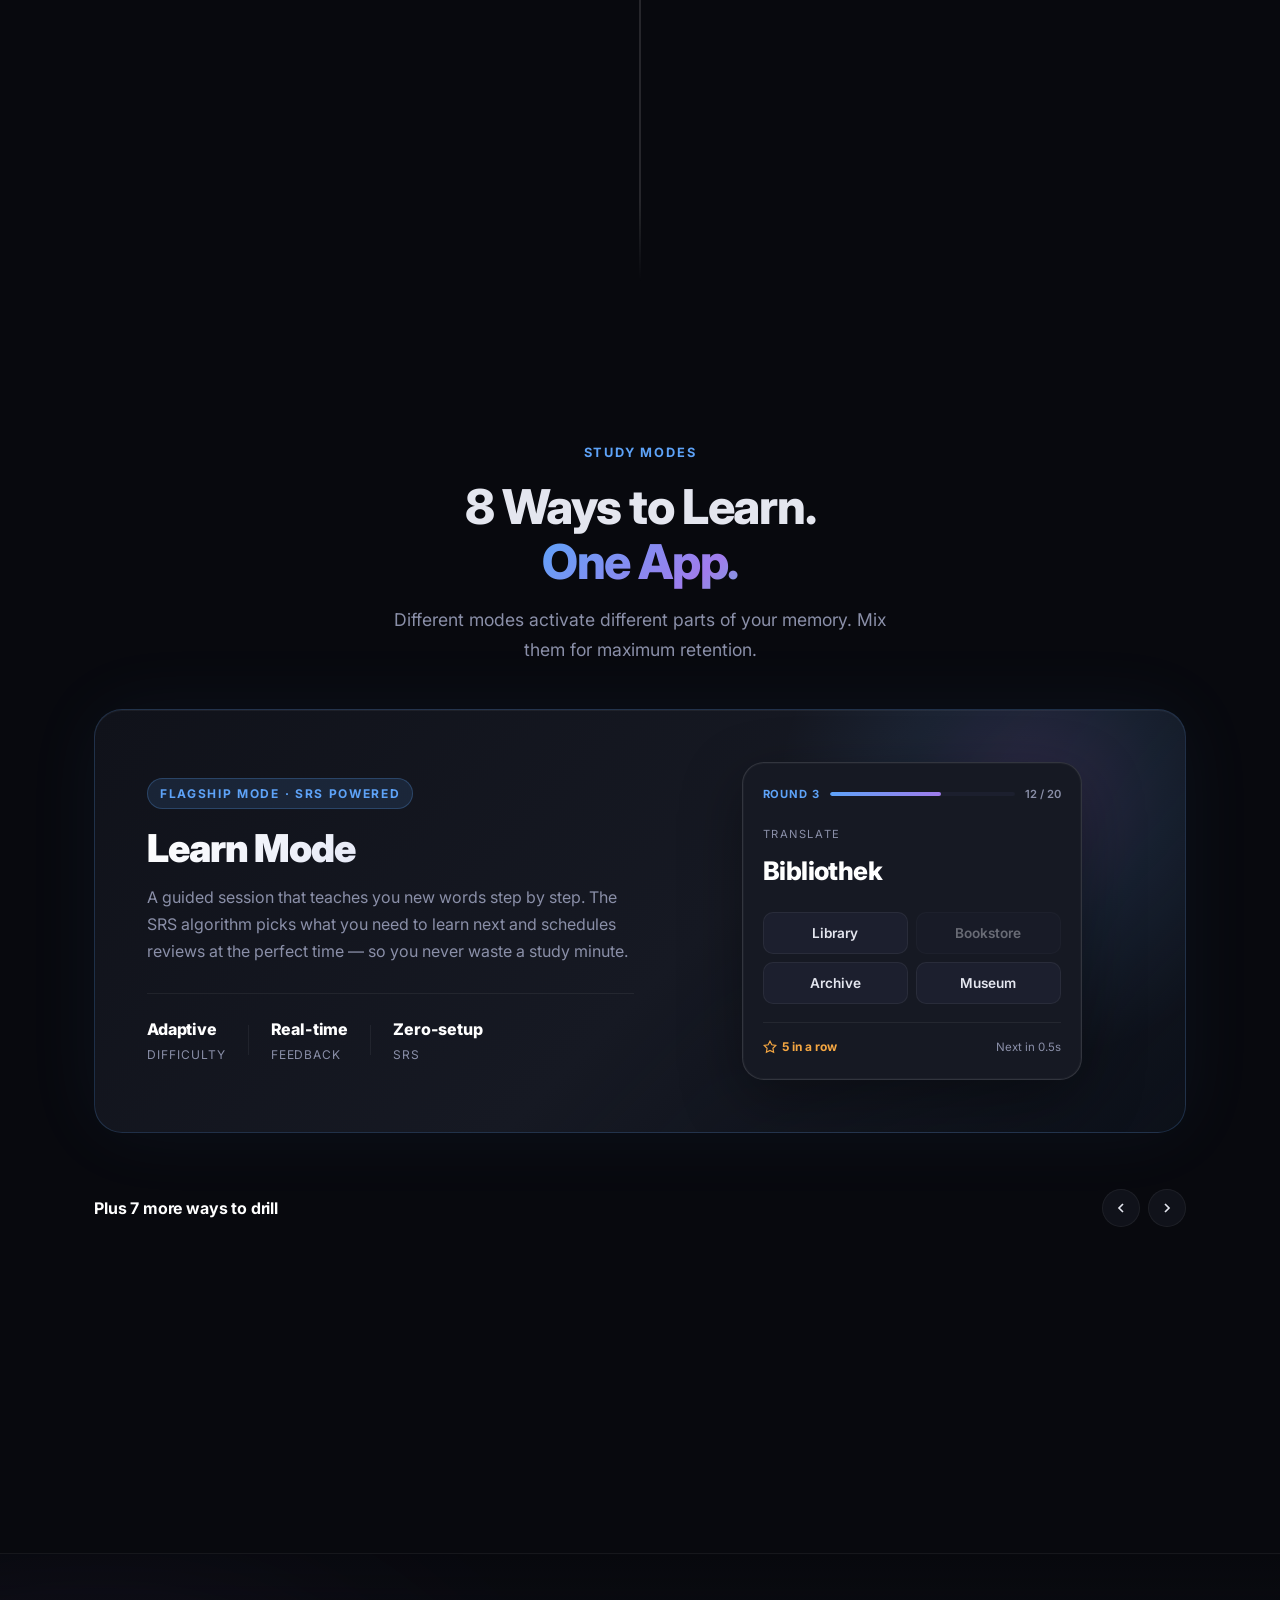
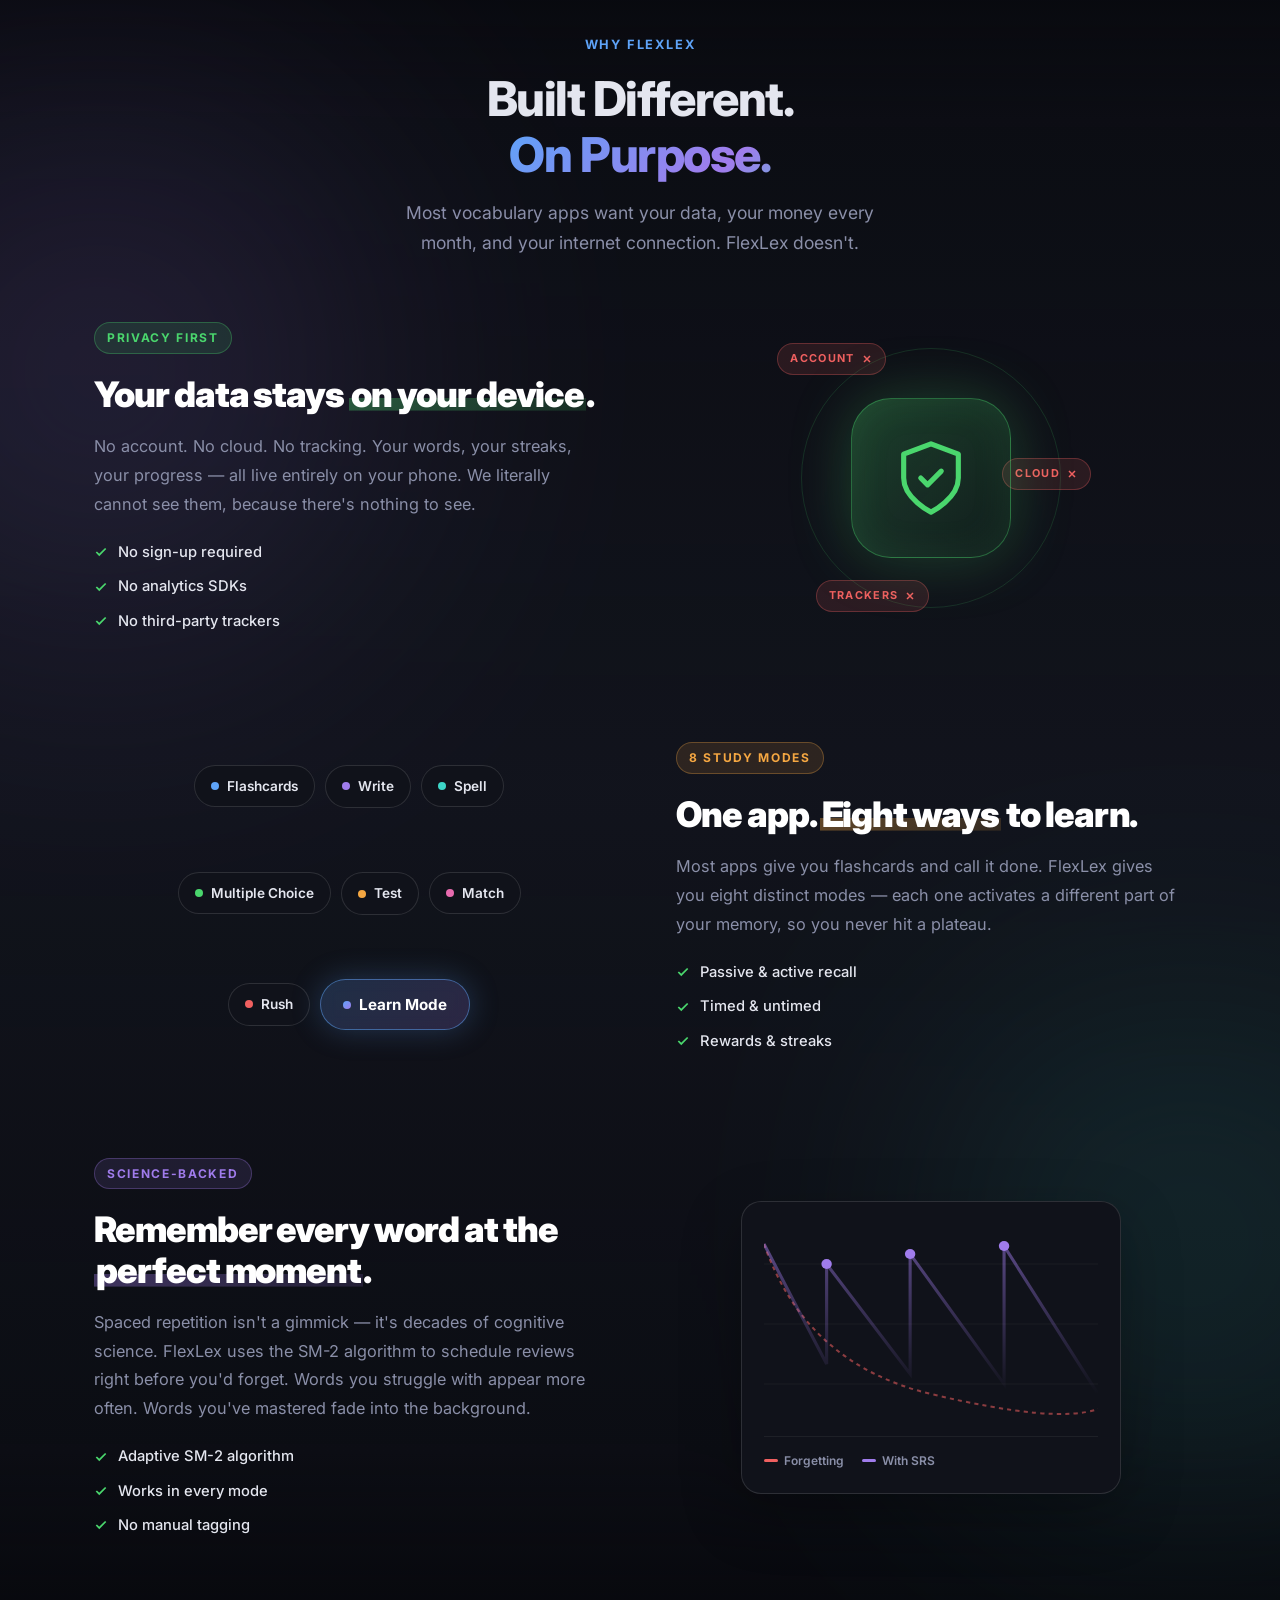
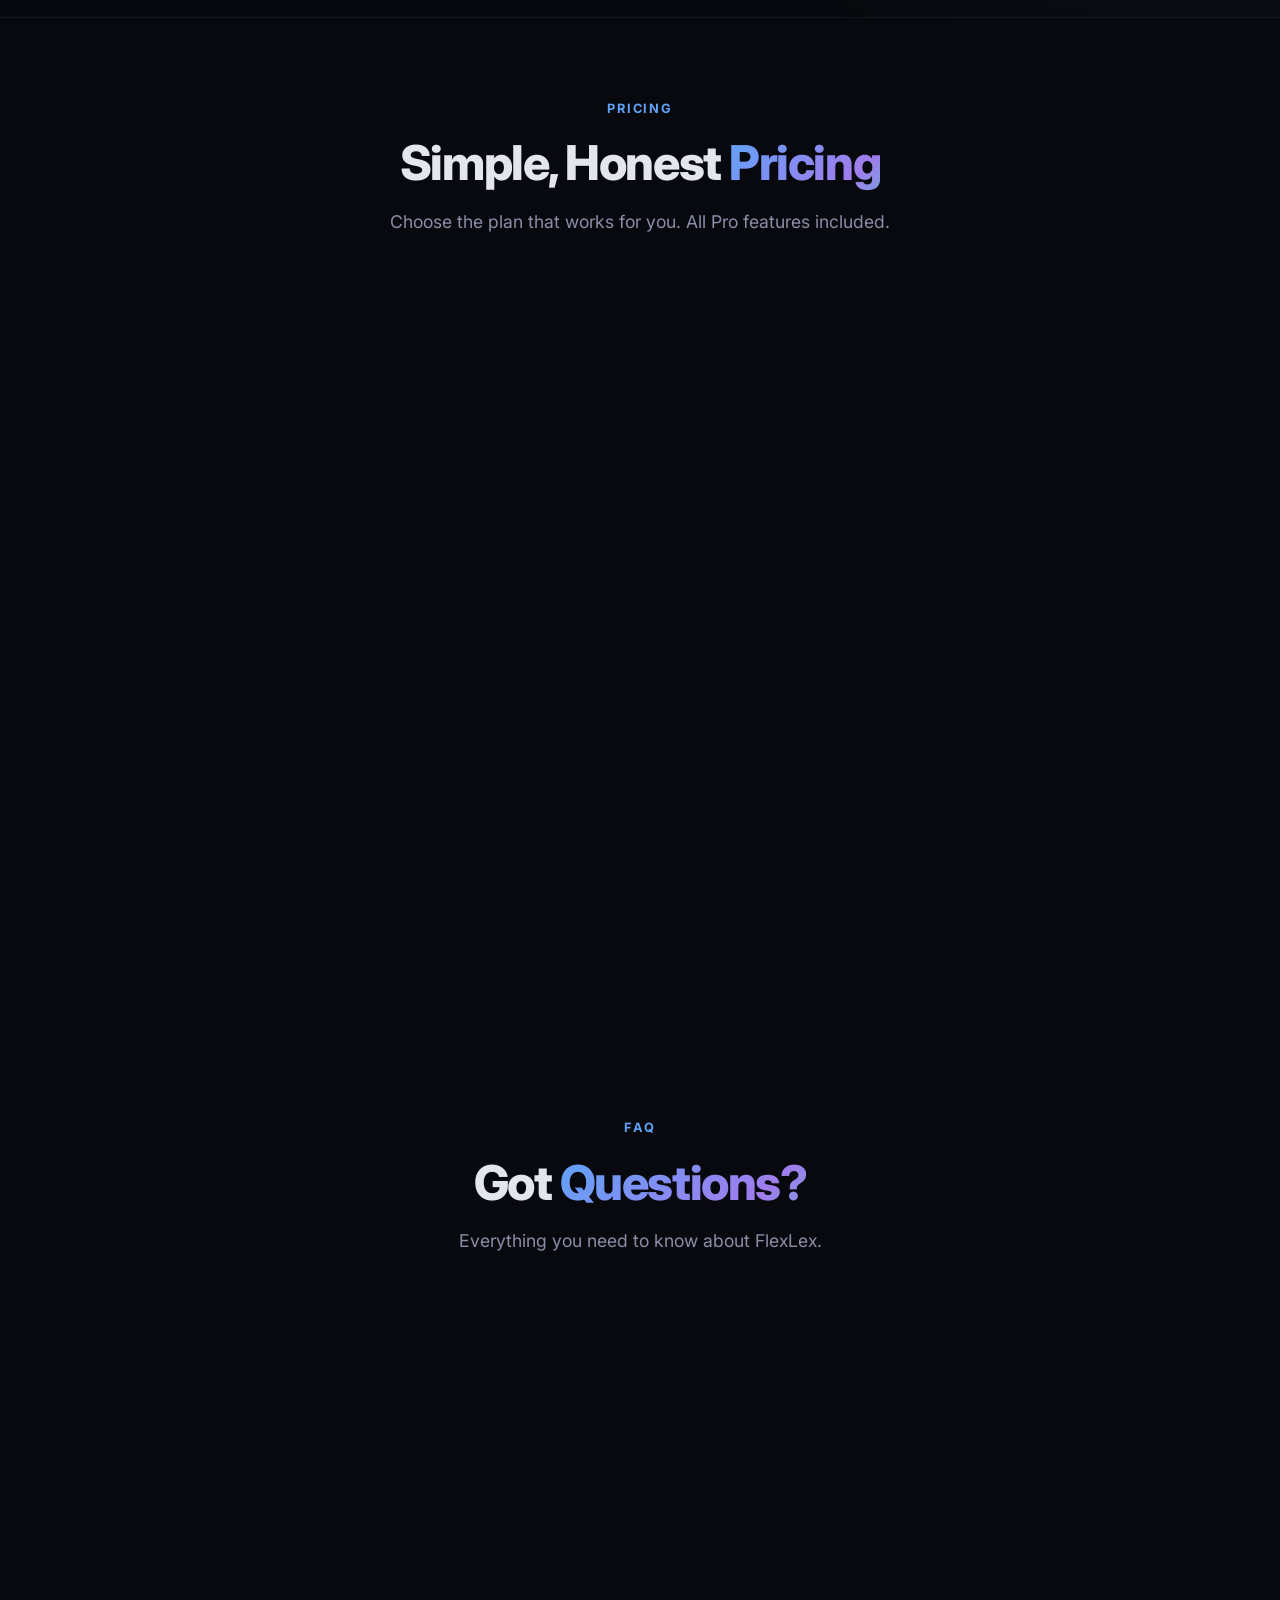
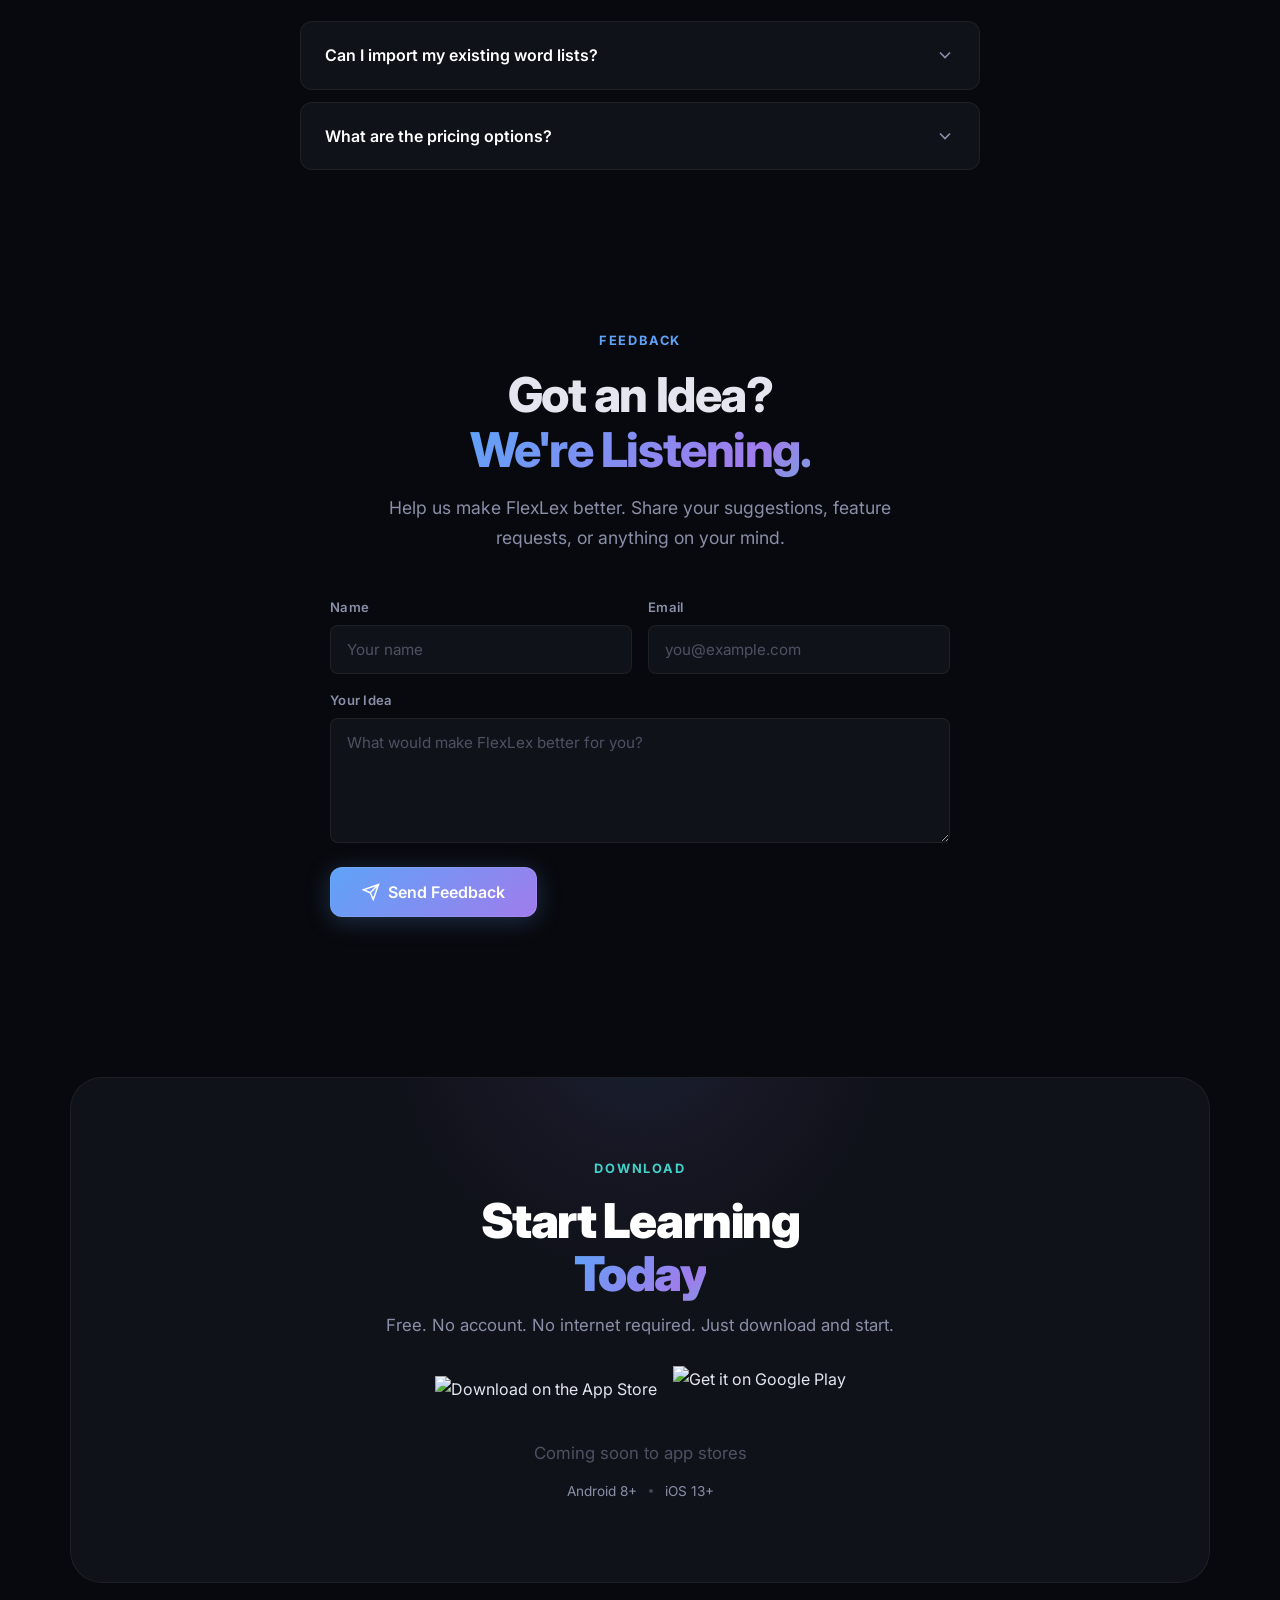
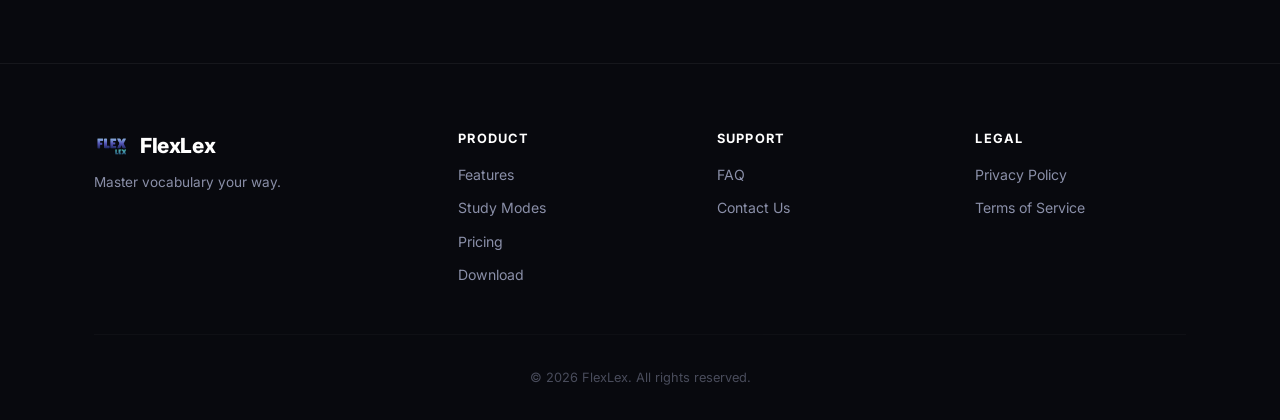
==== commit 8239fe40: "Remove redundant pricing row from why section The "Simple yearly pricing" row duplicated content alr" ====
--- a/index.html
+++ b/index.html
@@ -552,29 +552,6 @@
           </div>
         </div>
 
-        <!-- ROW 4: affordable -->
-        <div class="why__row why__row--reverse">
-          <div class="why__text">
-            <div class="why__eyebrow why__eyebrow--blue">Honest Pricing</div>
-            <h3>Simple <span class="why__hl why__hl--blue">yearly pricing</span>. No traps.</h3>
-            <p>No auto-renewing traps. No "upgrade to remove ads" because there are no ads. Just $15/year for full Pro access — cancel anytime.</p>
-            <ul class="why__bullets">
-              <li><svg width="14" height="14" viewBox="0 0 24 24" fill="none" stroke="currentColor" stroke-width="3"><path d="M20 6L9 17l-5-5"/></svg> 30-day free trial of Pro</li>
-              <li><svg width="14" height="14" viewBox="0 0 24 24" fill="none" stroke="currentColor" stroke-width="3"><path d="M20 6L9 17l-5-5"/></svg> No hidden fees</li>
-              <li><svg width="14" height="14" viewBox="0 0 24 24" fill="none" stroke="currentColor" stroke-width="3"><path d="M20 6L9 17l-5-5"/></svg> Cancel anytime</li>
-            </ul>
-          </div>
-          <div class="why__visual">
-            <div class="price-visual">
-              <div class="price-visual__card price-visual__card--yr">
-                <span class="price-visual__label">Pro Yearly</span>
-                <span class="price-visual__amount">$15<em>/yr</em></span>
-                <span class="price-visual__note">Cancel anytime</span>
-              </div>
-            </div>
-          </div>
-        </div>
-
       </div>
     </div>
   </section>
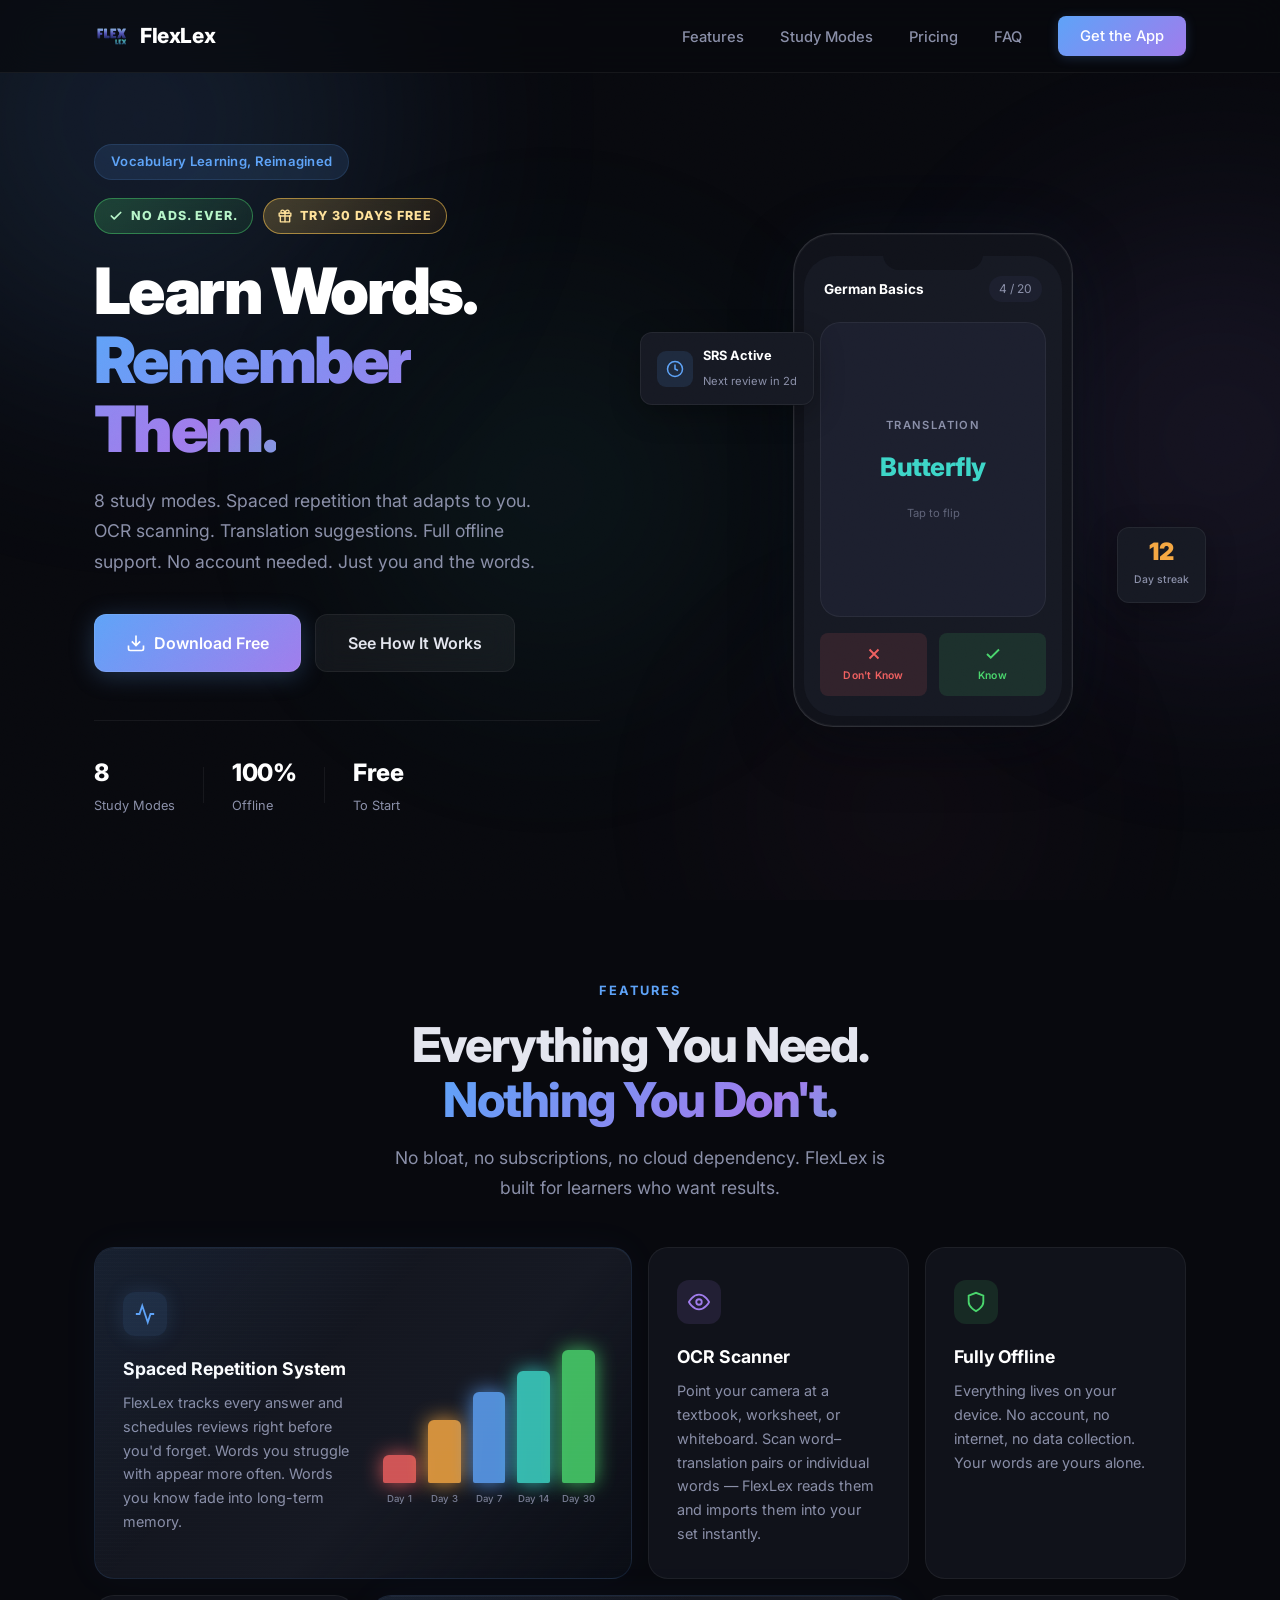
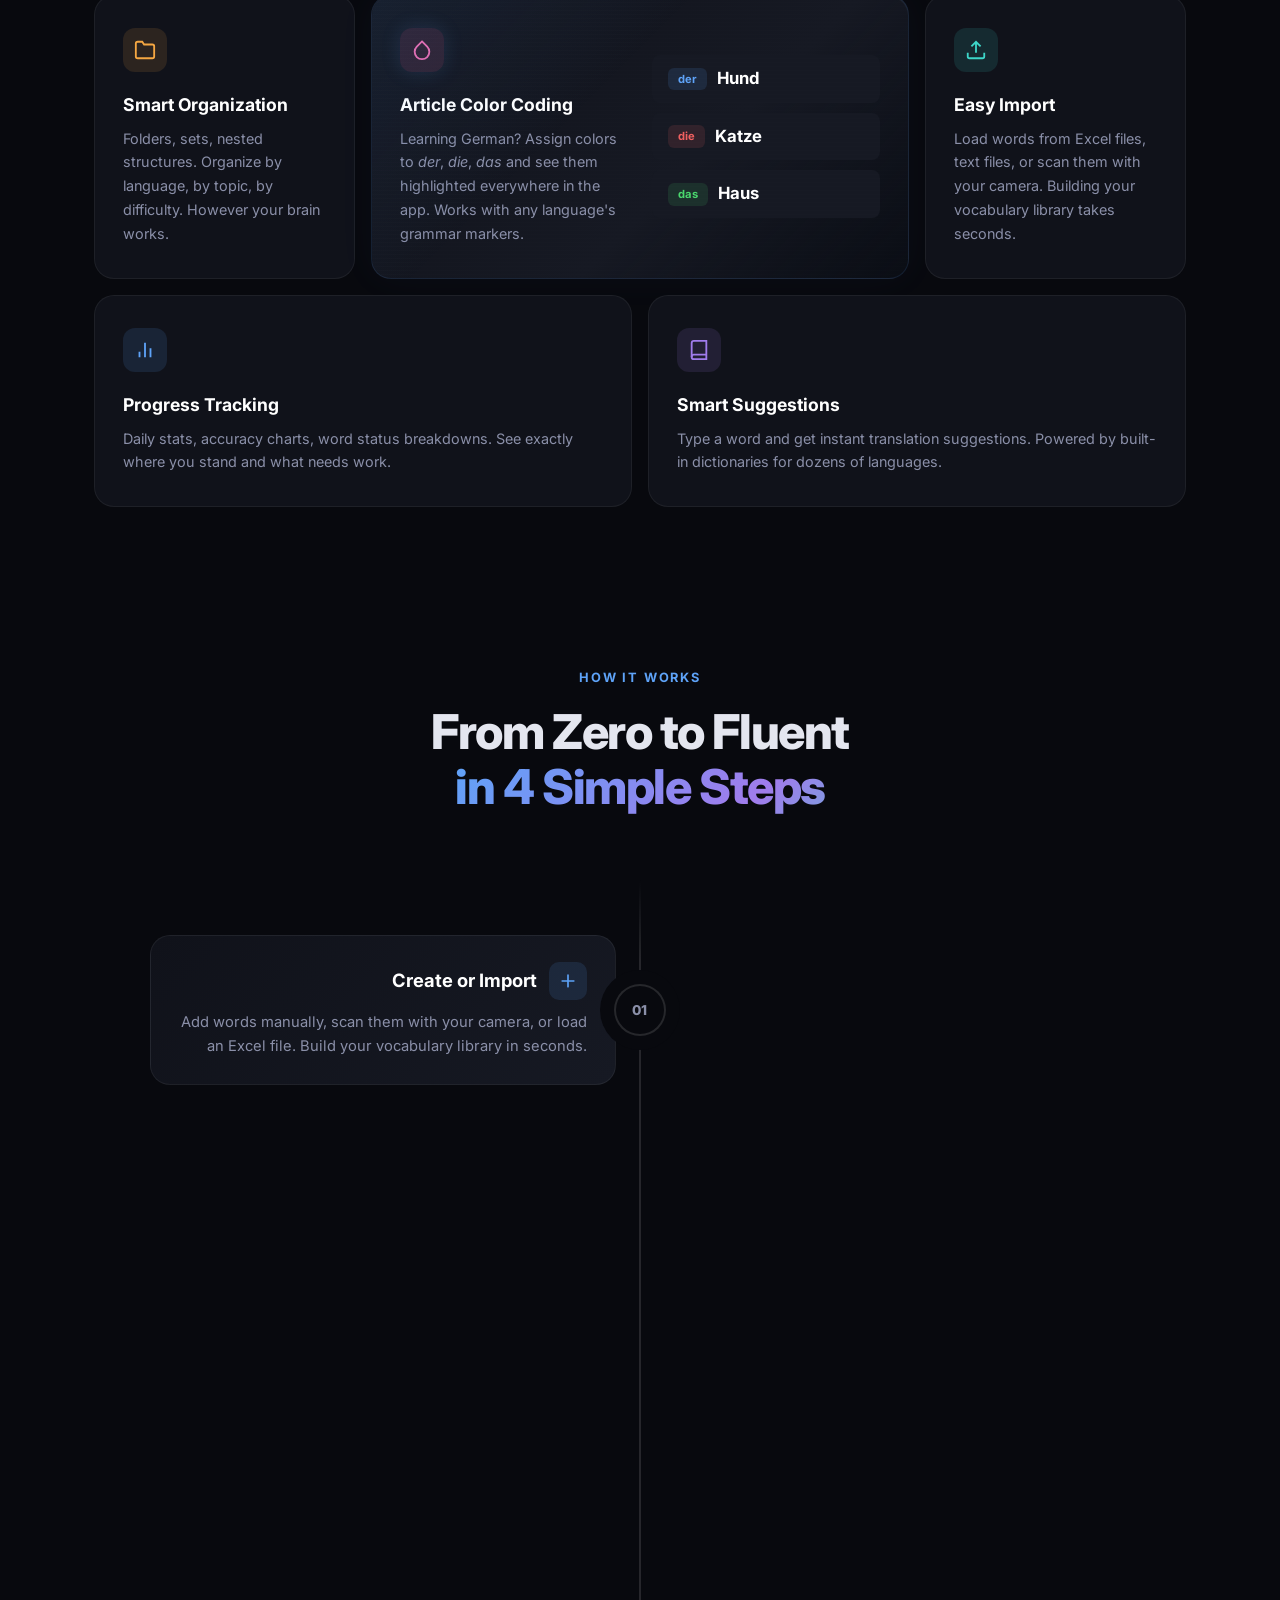
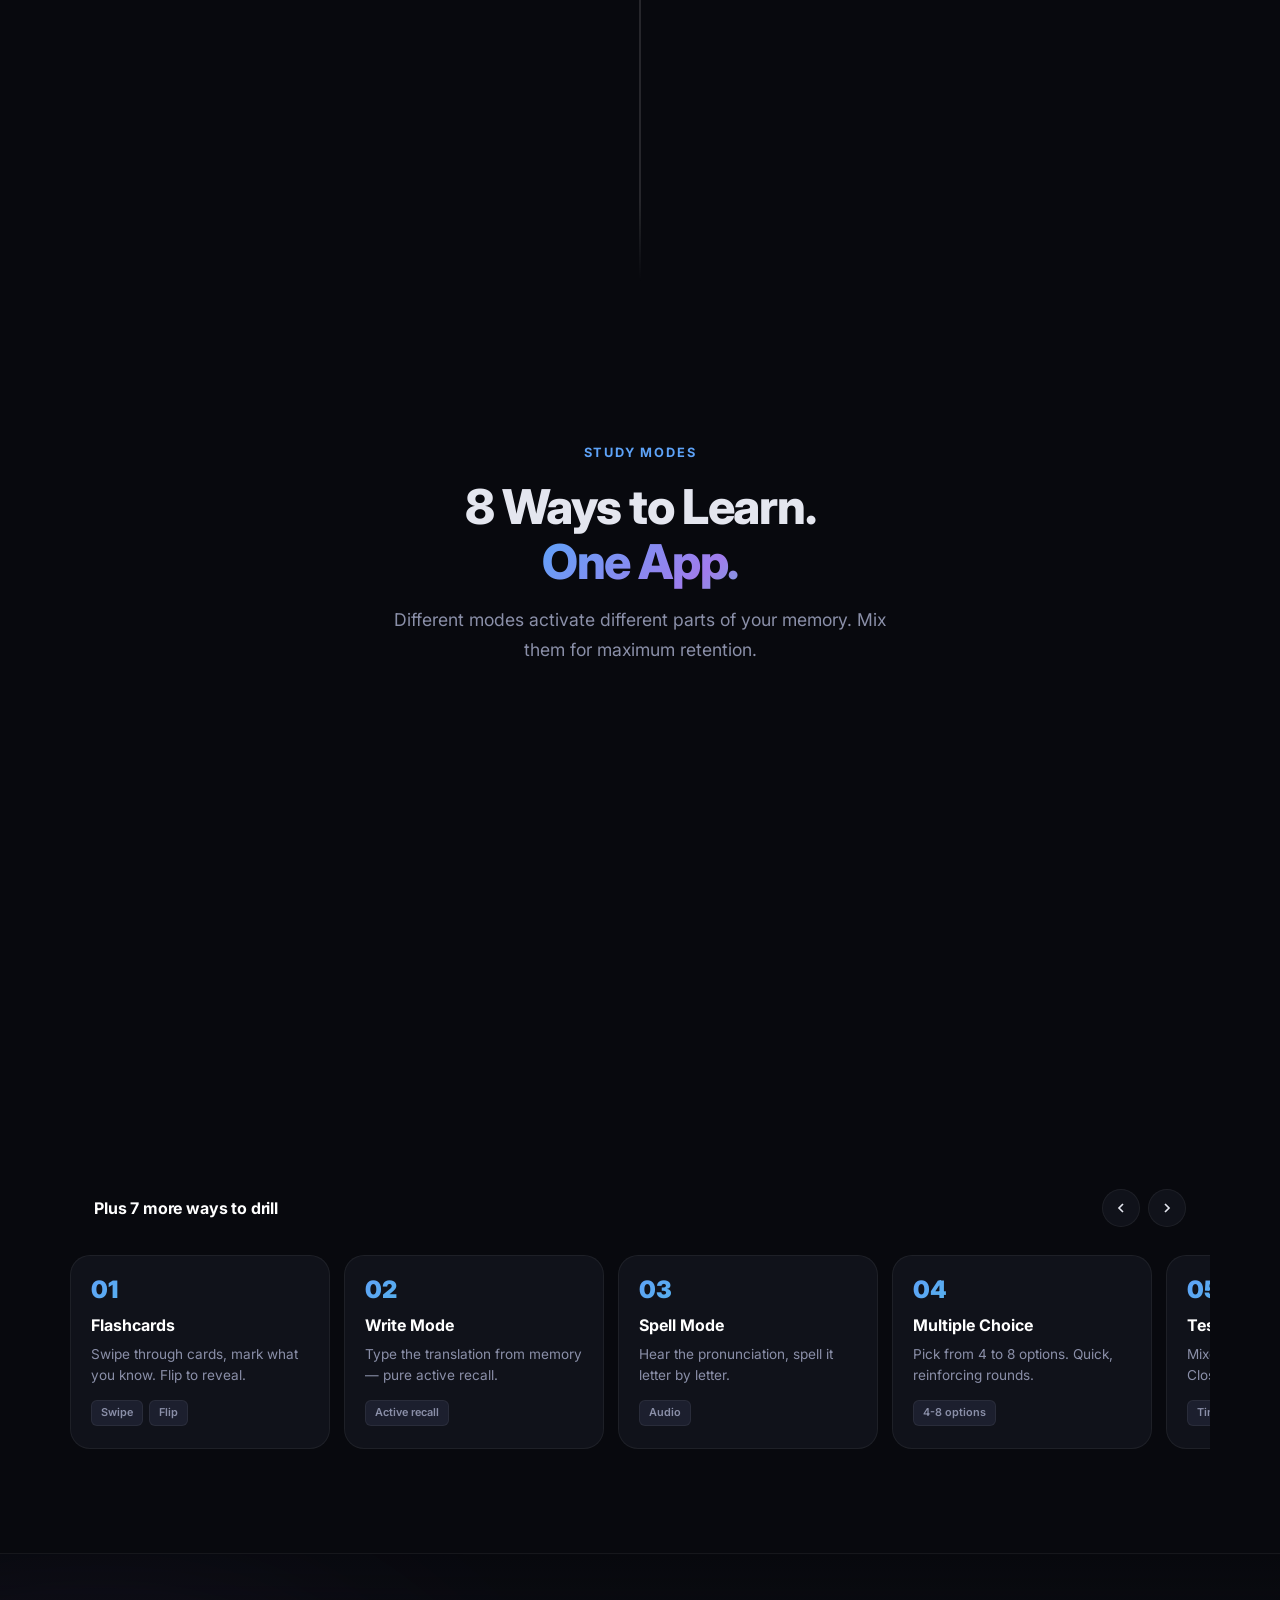
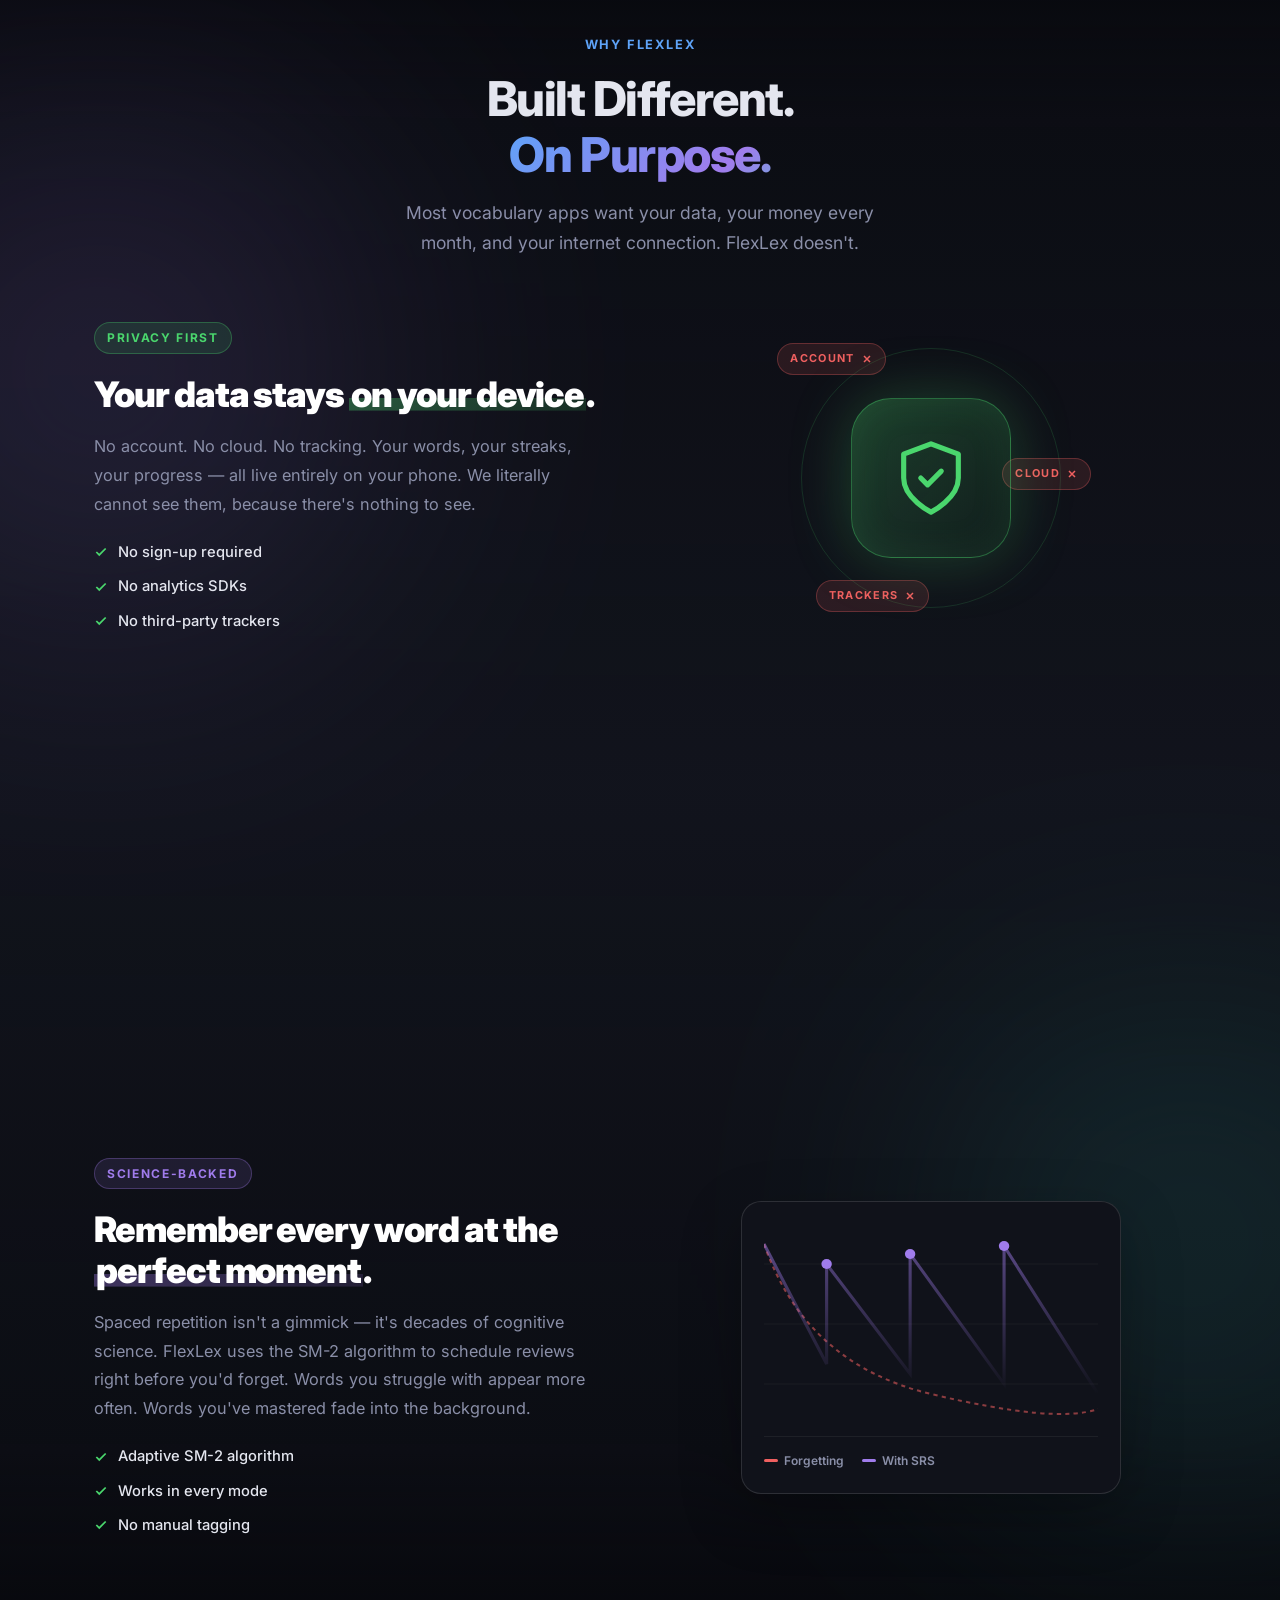
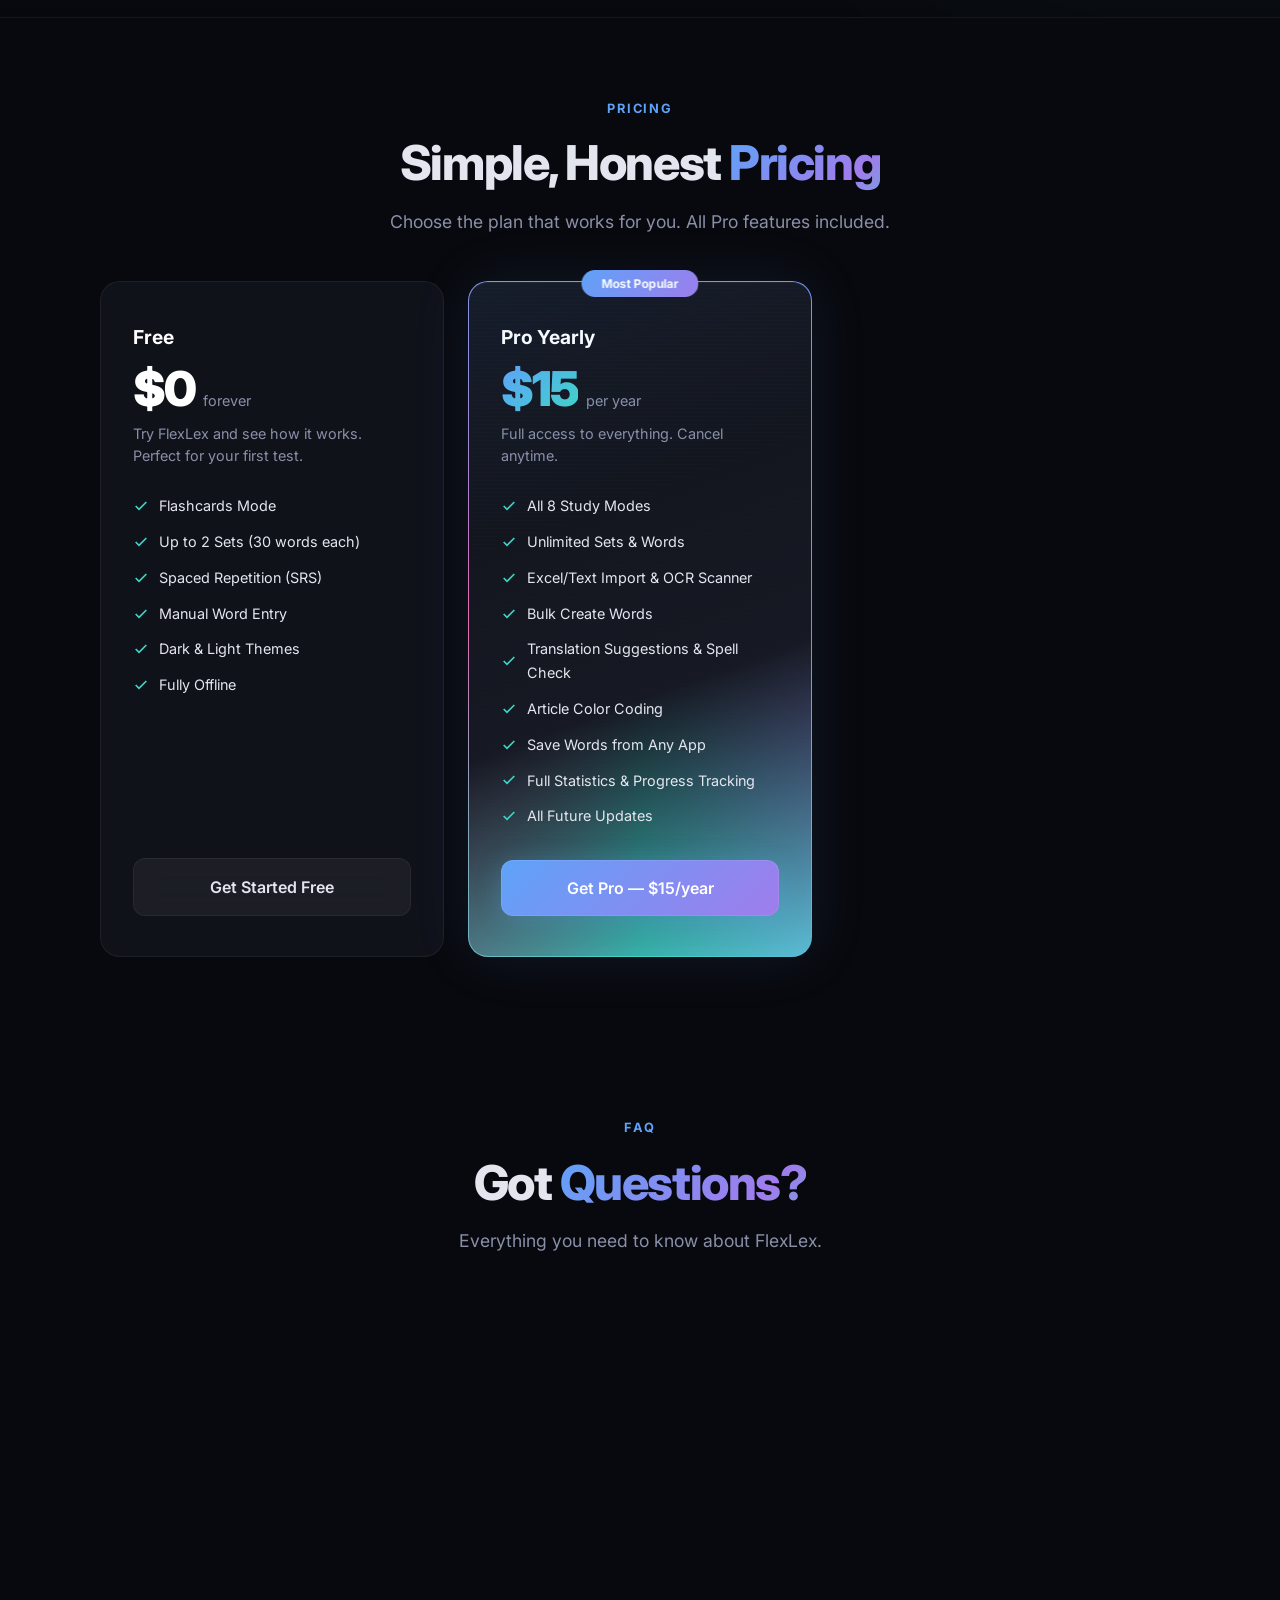
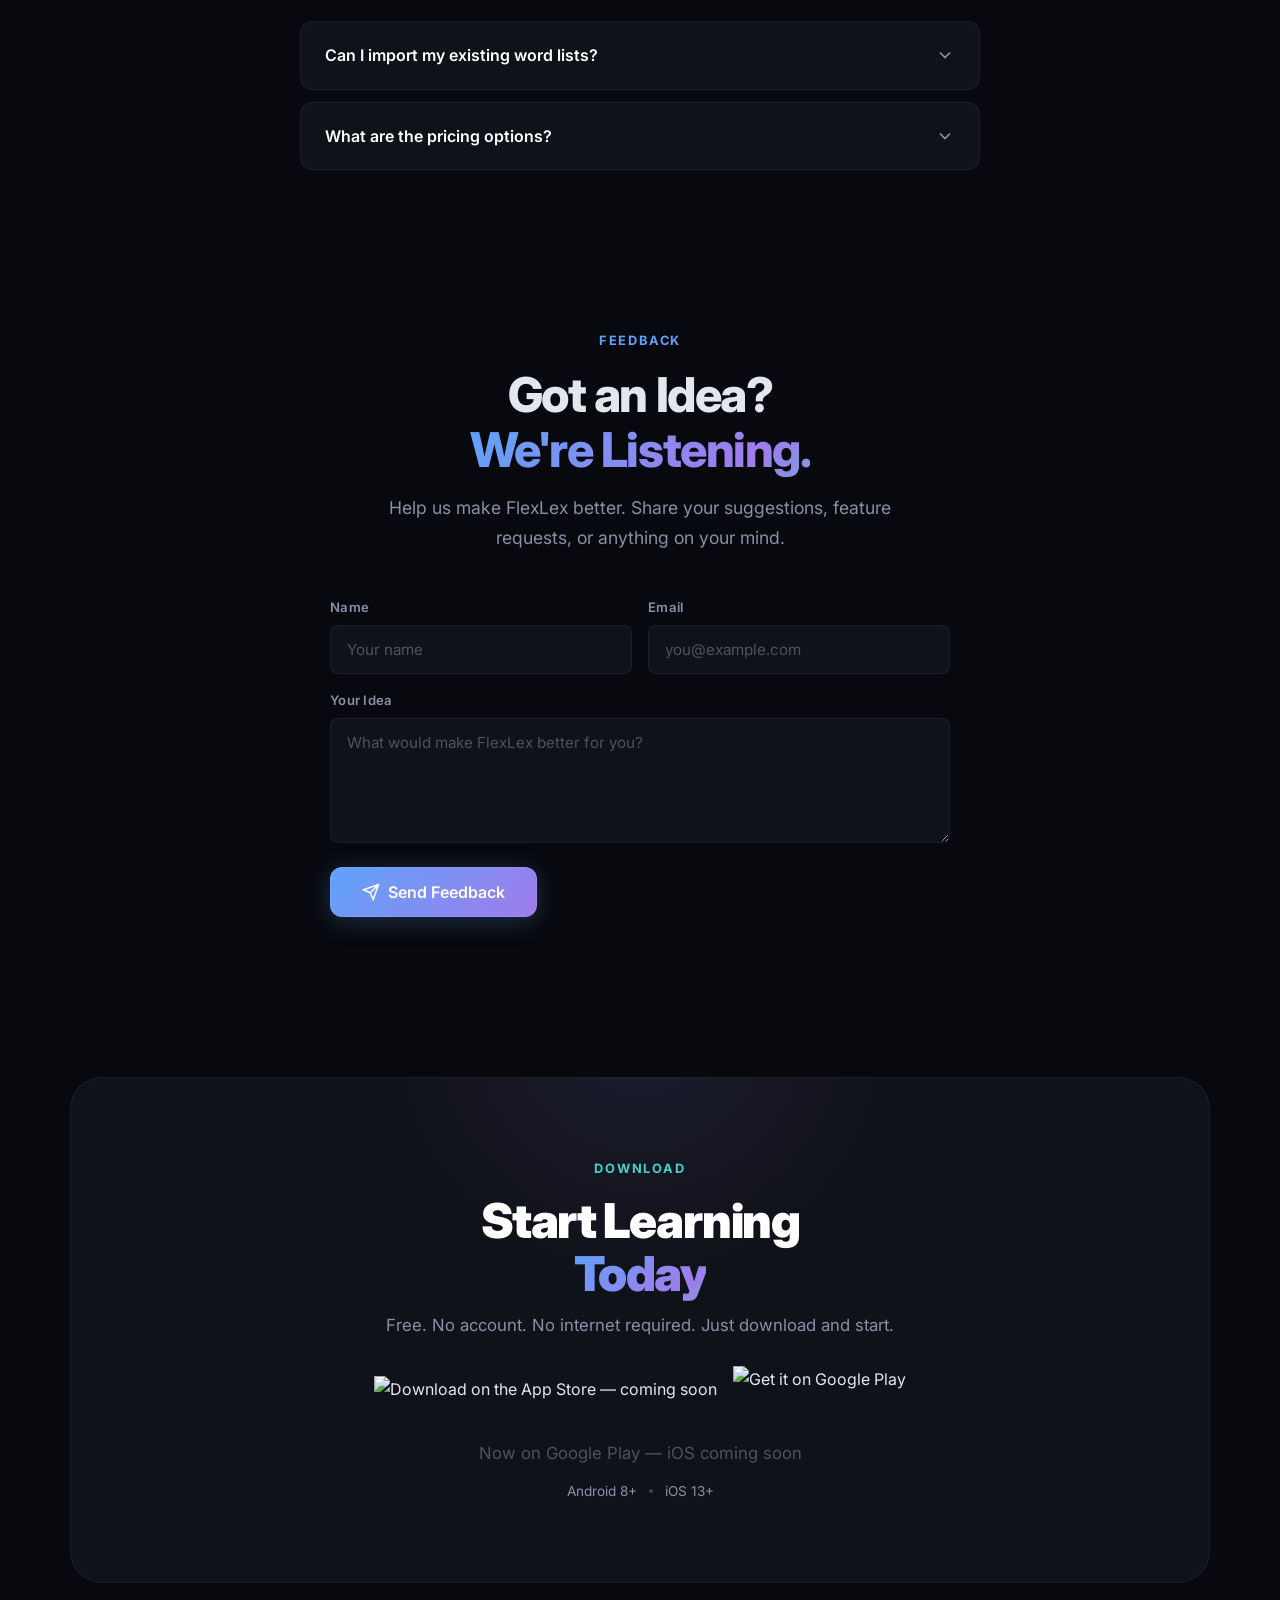
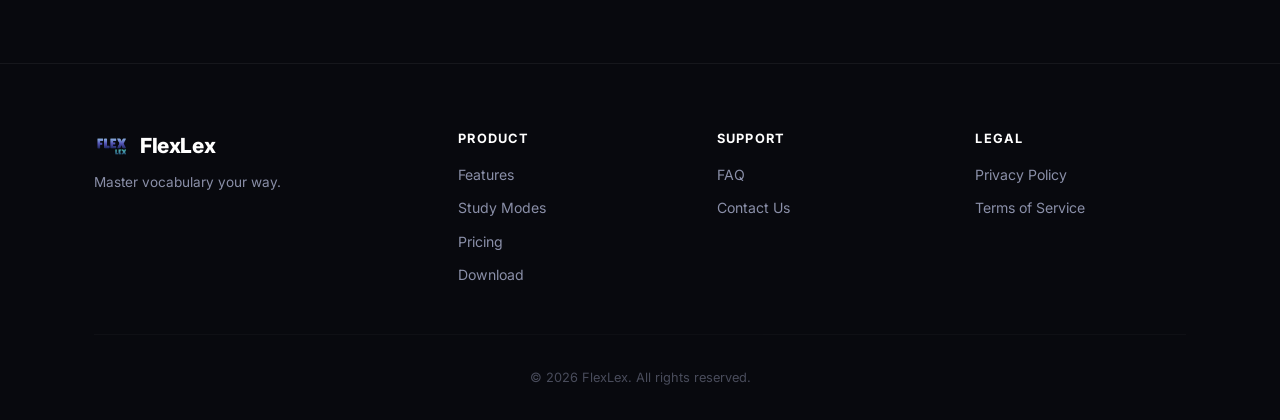
==== commit 33001085: "Wire Get-the-App buttons to the live Google Play listing FlexLex is live on Play (com.flexlex.app). " ====
--- a/index.html
+++ b/index.html
@@ -61,7 +61,7 @@
         <li><a href="#modes">Study Modes</a></li>
         <li><a href="#pricing">Pricing</a></li>
         <li><a href="#faq">FAQ</a></li>
-        <li><a href="#download" class="btn btn--nav">Get the App</a></li>
+        <li><a href="https://play.google.com/store/apps/details?id=com.flexlex.app" target="_blank" rel="noopener" class="btn btn--nav">Get the App</a></li>
       </ul>
     </div>
   </nav>
@@ -89,7 +89,7 @@
           No account needed. Just you and the words.
         </p>
         <div class="hero__actions">
-          <a href="#download" class="btn btn--primary btn--lg">
+          <a href="https://play.google.com/store/apps/details?id=com.flexlex.app" target="_blank" rel="noopener" class="btn btn--primary btn--lg">
             <svg width="20" height="20" viewBox="0 0 24 24" fill="none" stroke="currentColor" stroke-width="2"><path d="M21 15v4a2 2 0 01-2 2H5a2 2 0 01-2-2v-4M7 10l5 5 5-5M12 15V3"/></svg>
             Download Free
           </a>
@@ -772,14 +772,14 @@
       <h2>Start Learning<br><span class="gradient-text">Today</span></h2>
       <p>Free. No account. No internet required. Just download and start.</p>
       <div class="cta__buttons">
-        <a href="#" class="store-badge store-badge--apple">
-          <img src="https://developer.apple.com/assets/elements/badges/download-on-the-app-store.svg" alt="Download on the App Store">
+        <a href="#" class="store-badge store-badge--apple" aria-disabled="true" title="Coming soon to iOS" style="opacity:.45;pointer-events:none">
+          <img src="https://developer.apple.com/assets/elements/badges/download-on-the-app-store.svg" alt="Download on the App Store — coming soon">
         </a>
-        <a href="#" class="store-badge store-badge--google">
+        <a href="https://play.google.com/store/apps/details?id=com.flexlex.app" target="_blank" rel="noopener" class="store-badge store-badge--google">
           <img src="https://play.google.com/intl/en_us/badges/static/images/badges/en_badge_web_generic.png" alt="Get it on Google Play">
         </a>
       </div>
-      <p class="cta__note">Coming soon to app stores</p>
+      <p class="cta__note">Now on Google Play — iOS coming soon</p>
       <div class="cta__platforms">
         <span>Android 8+</span>
         <span class="cta__dot"></span>
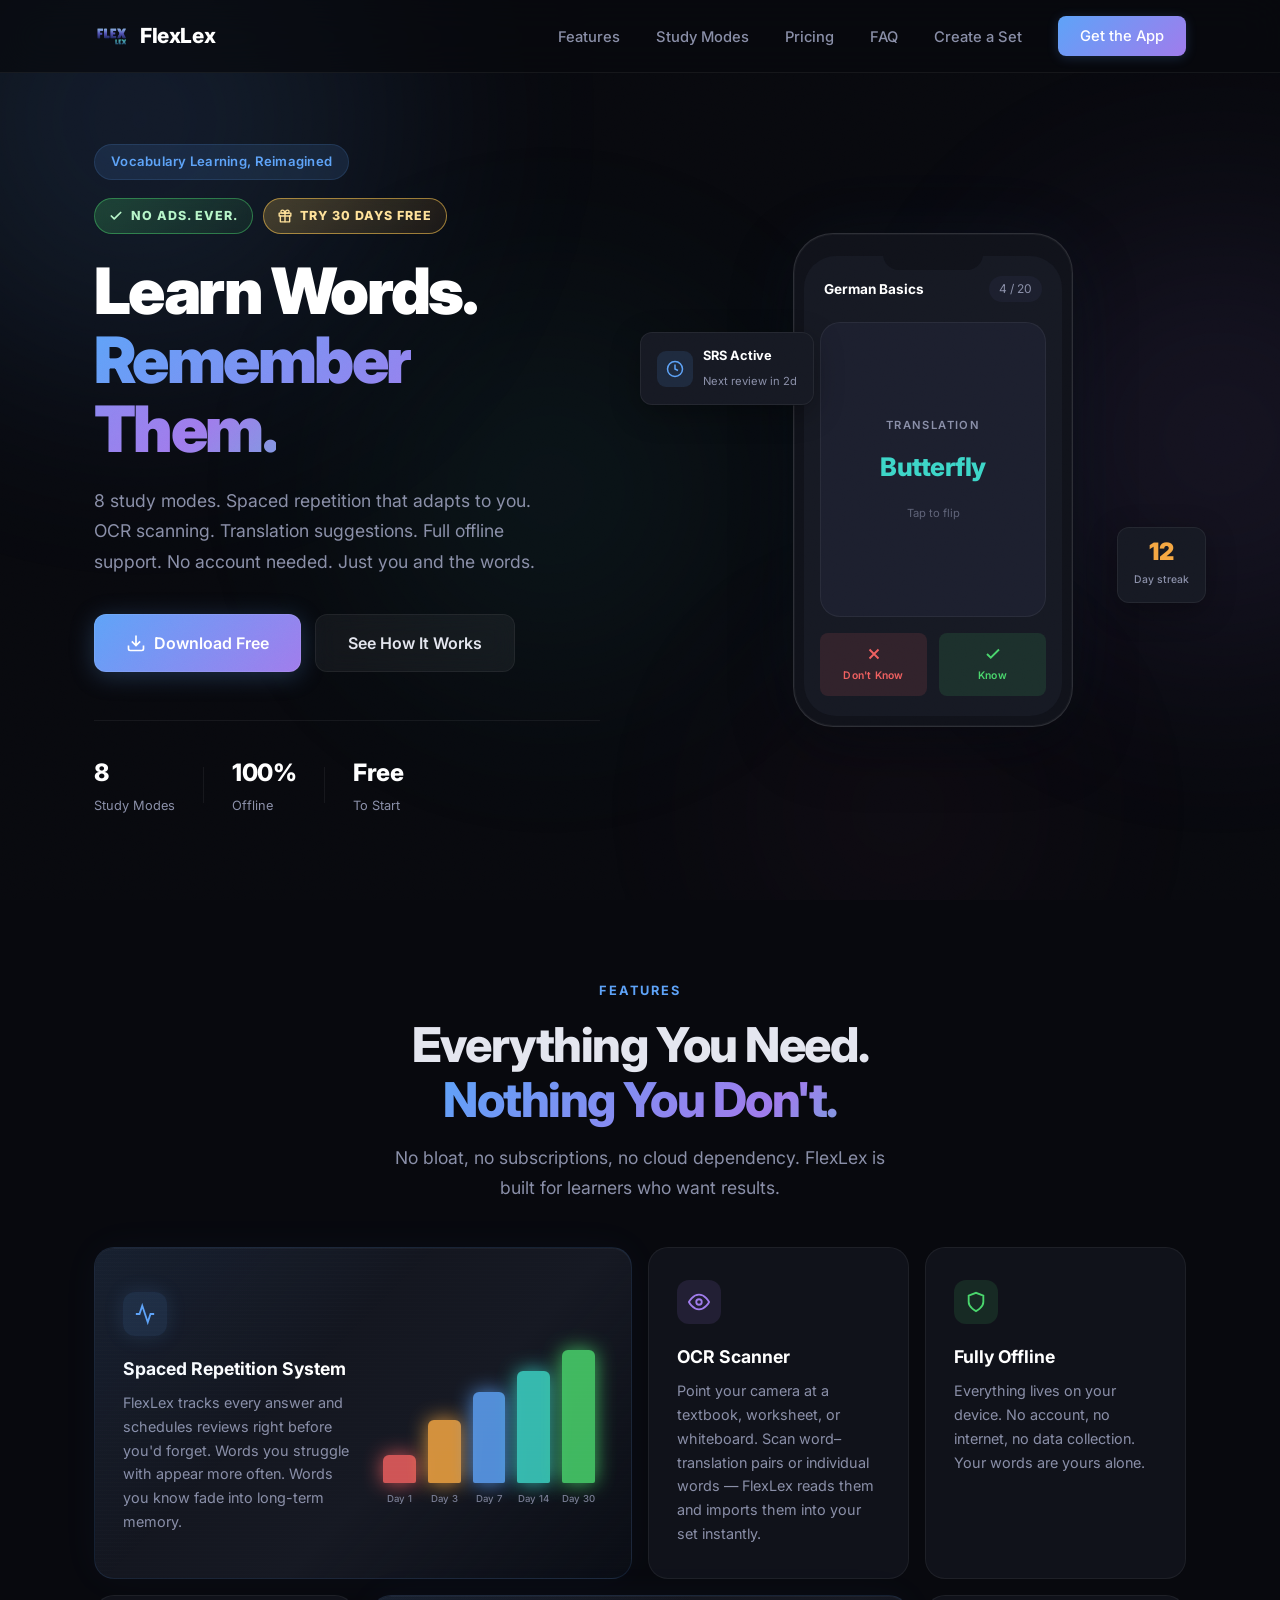
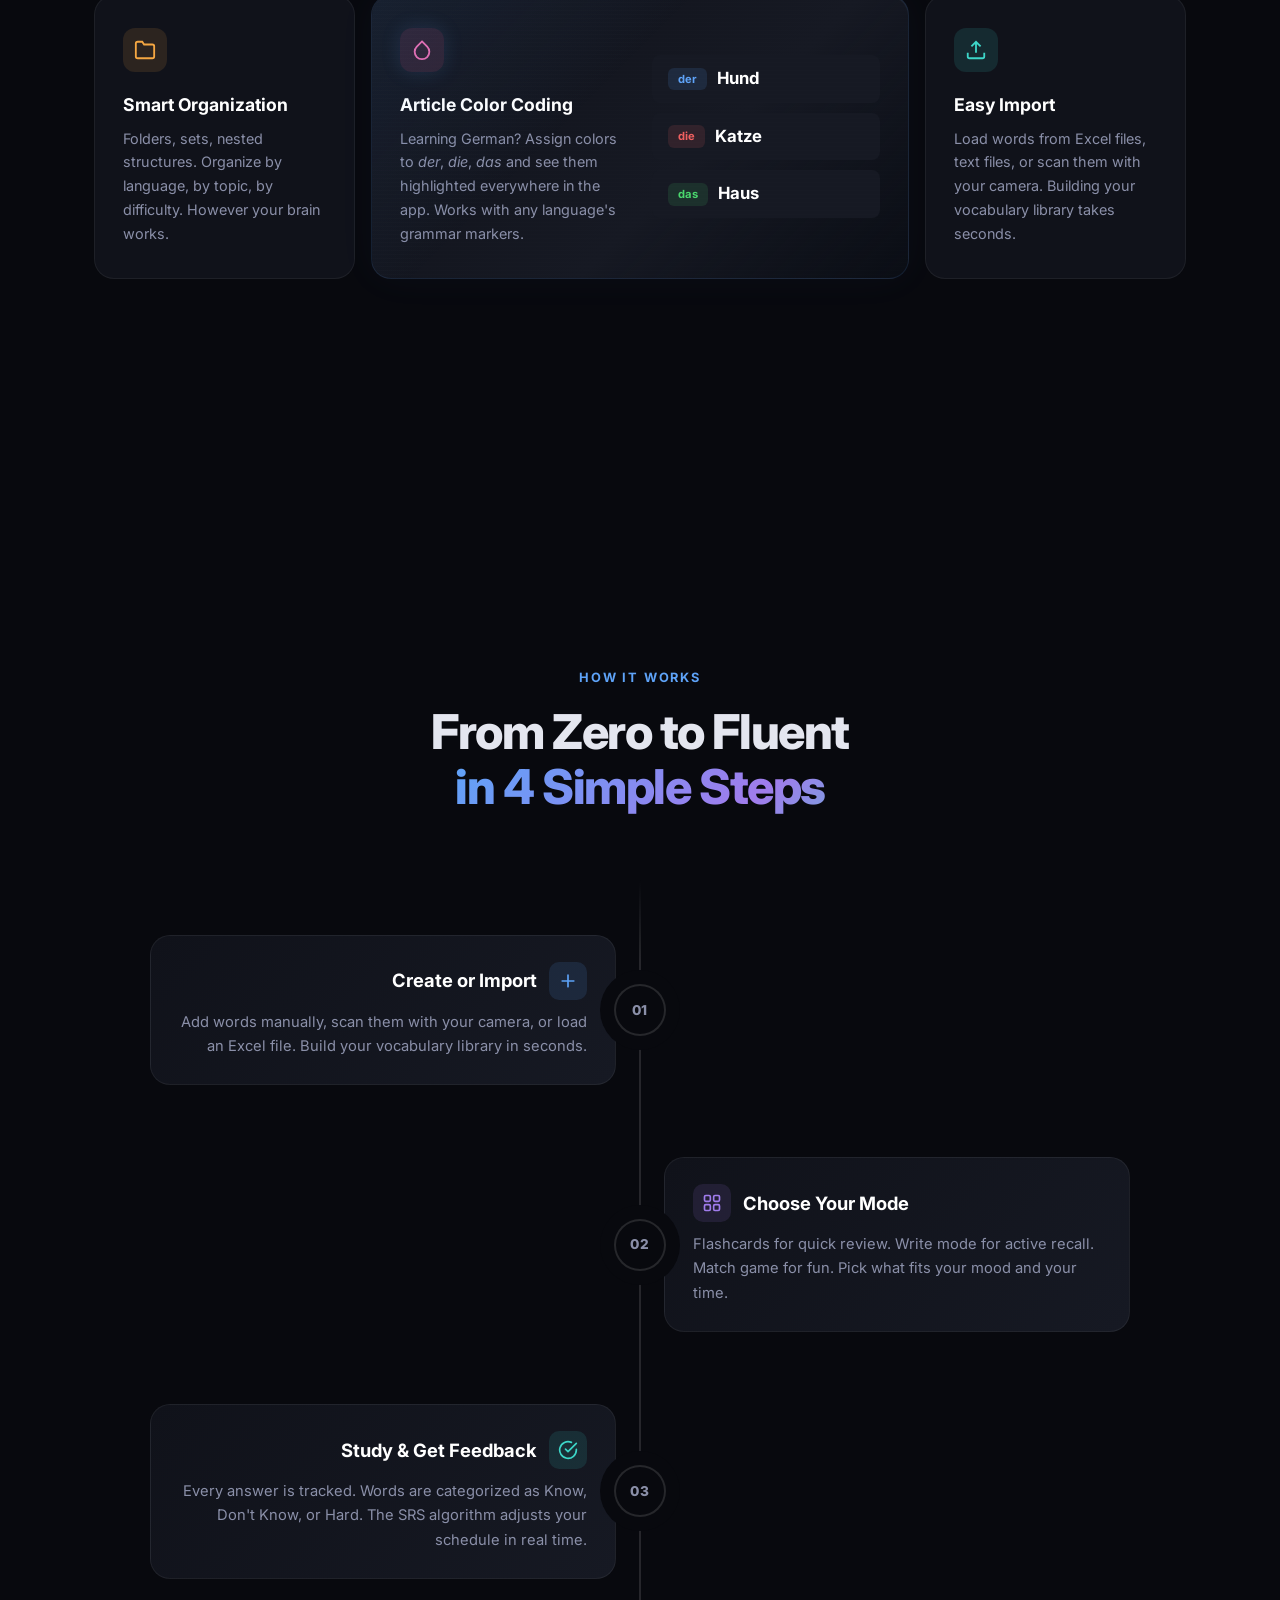
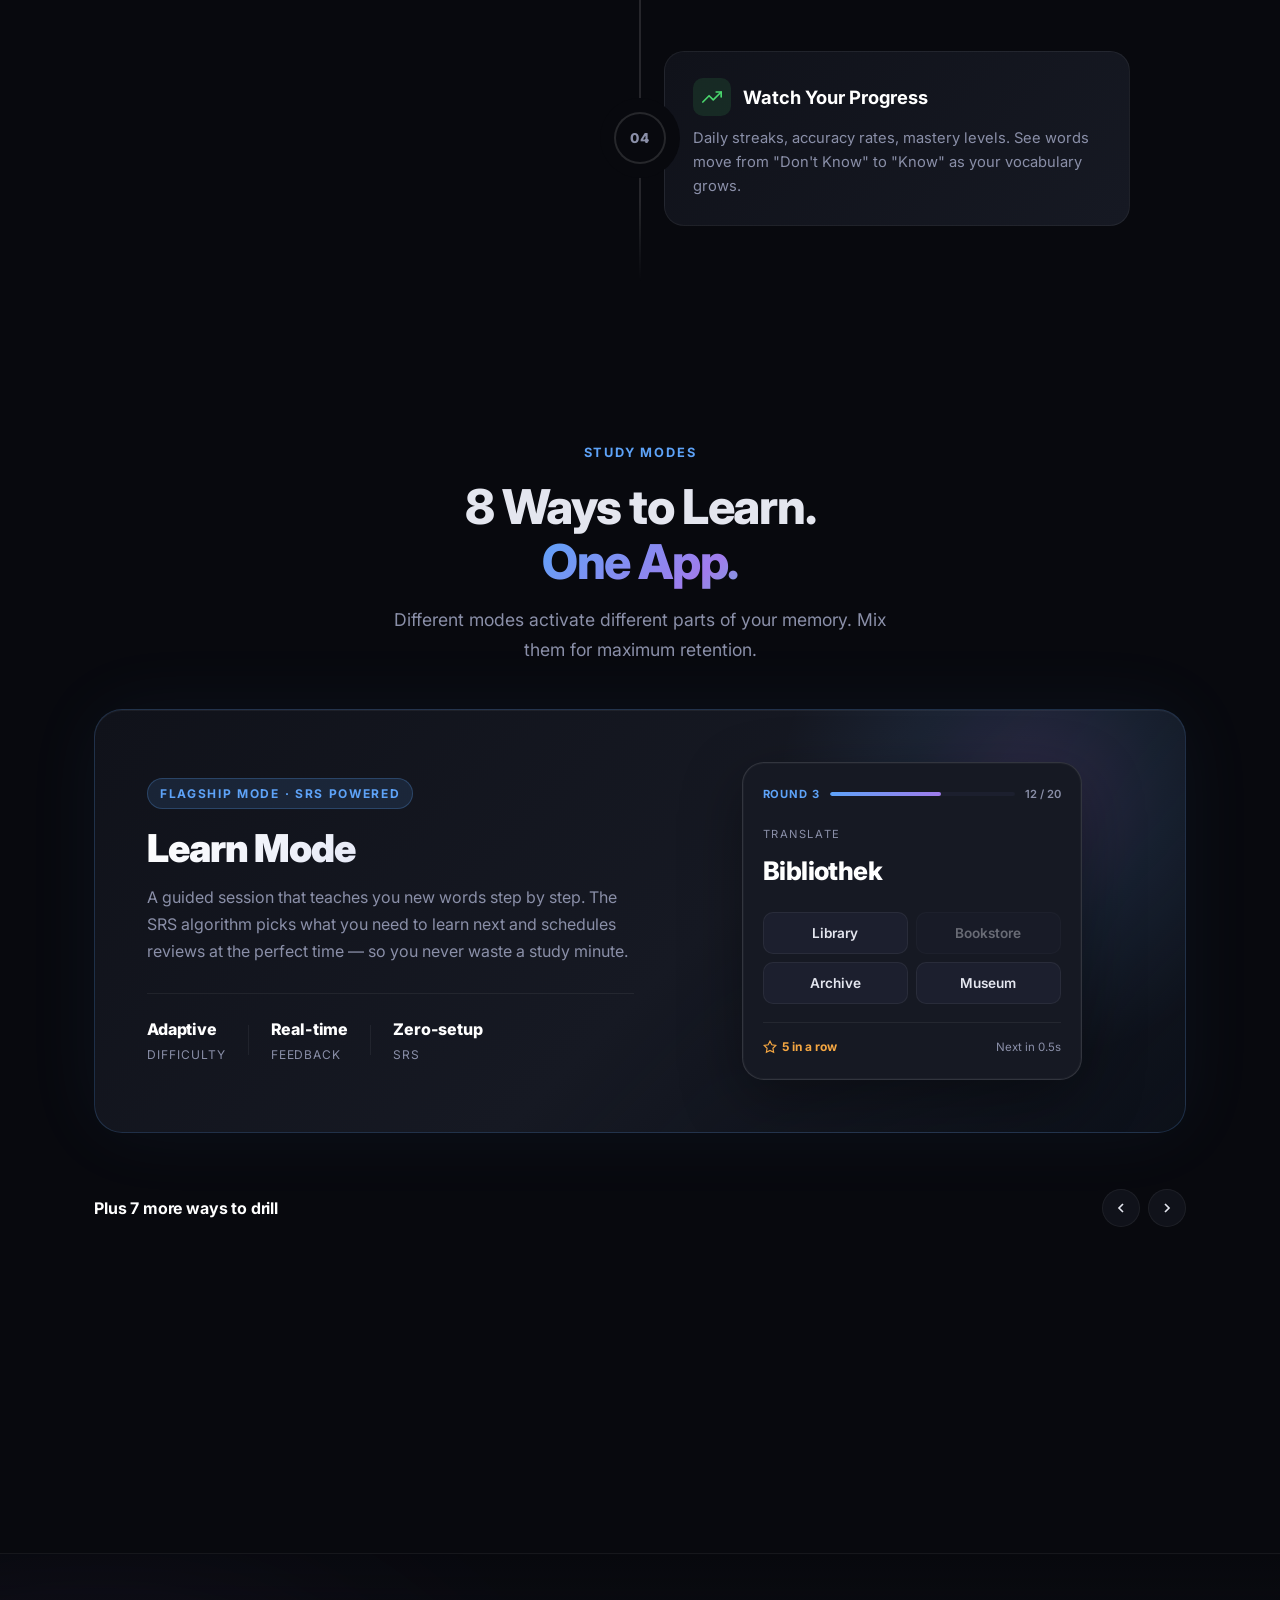
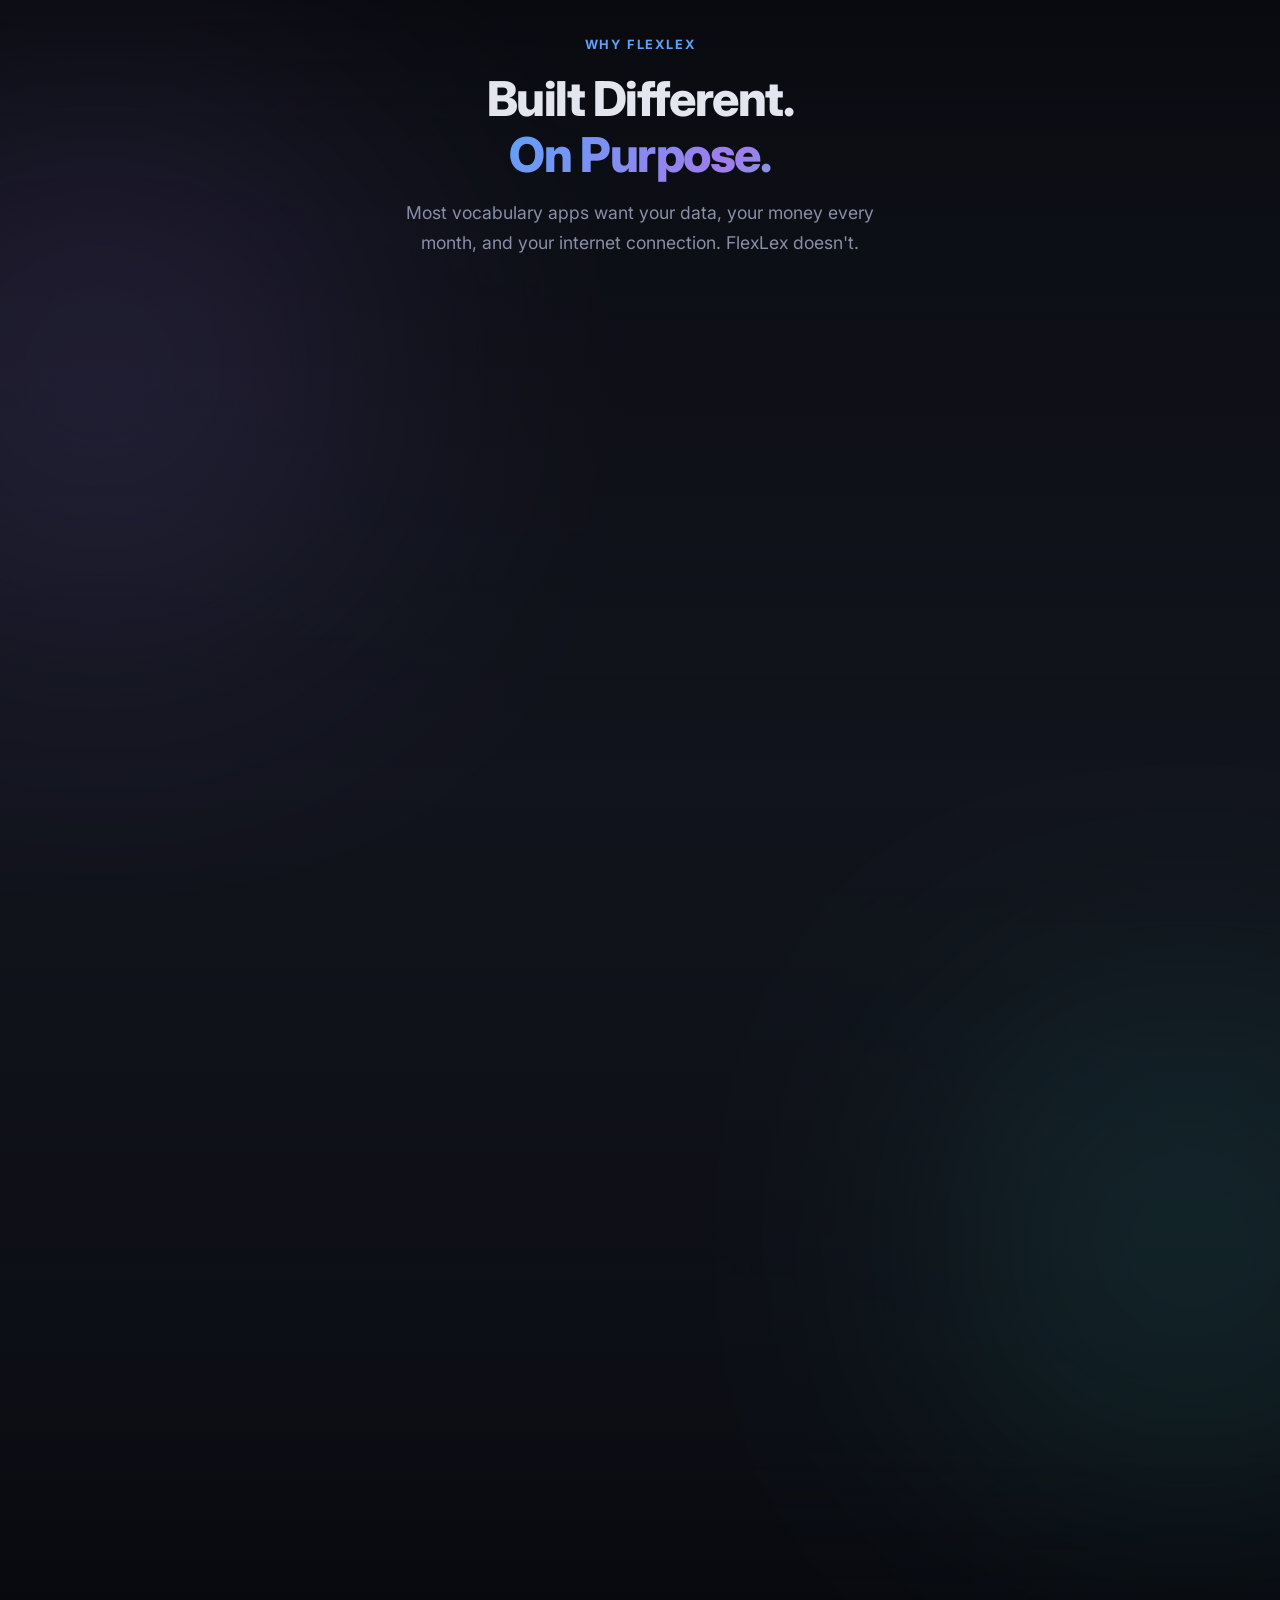
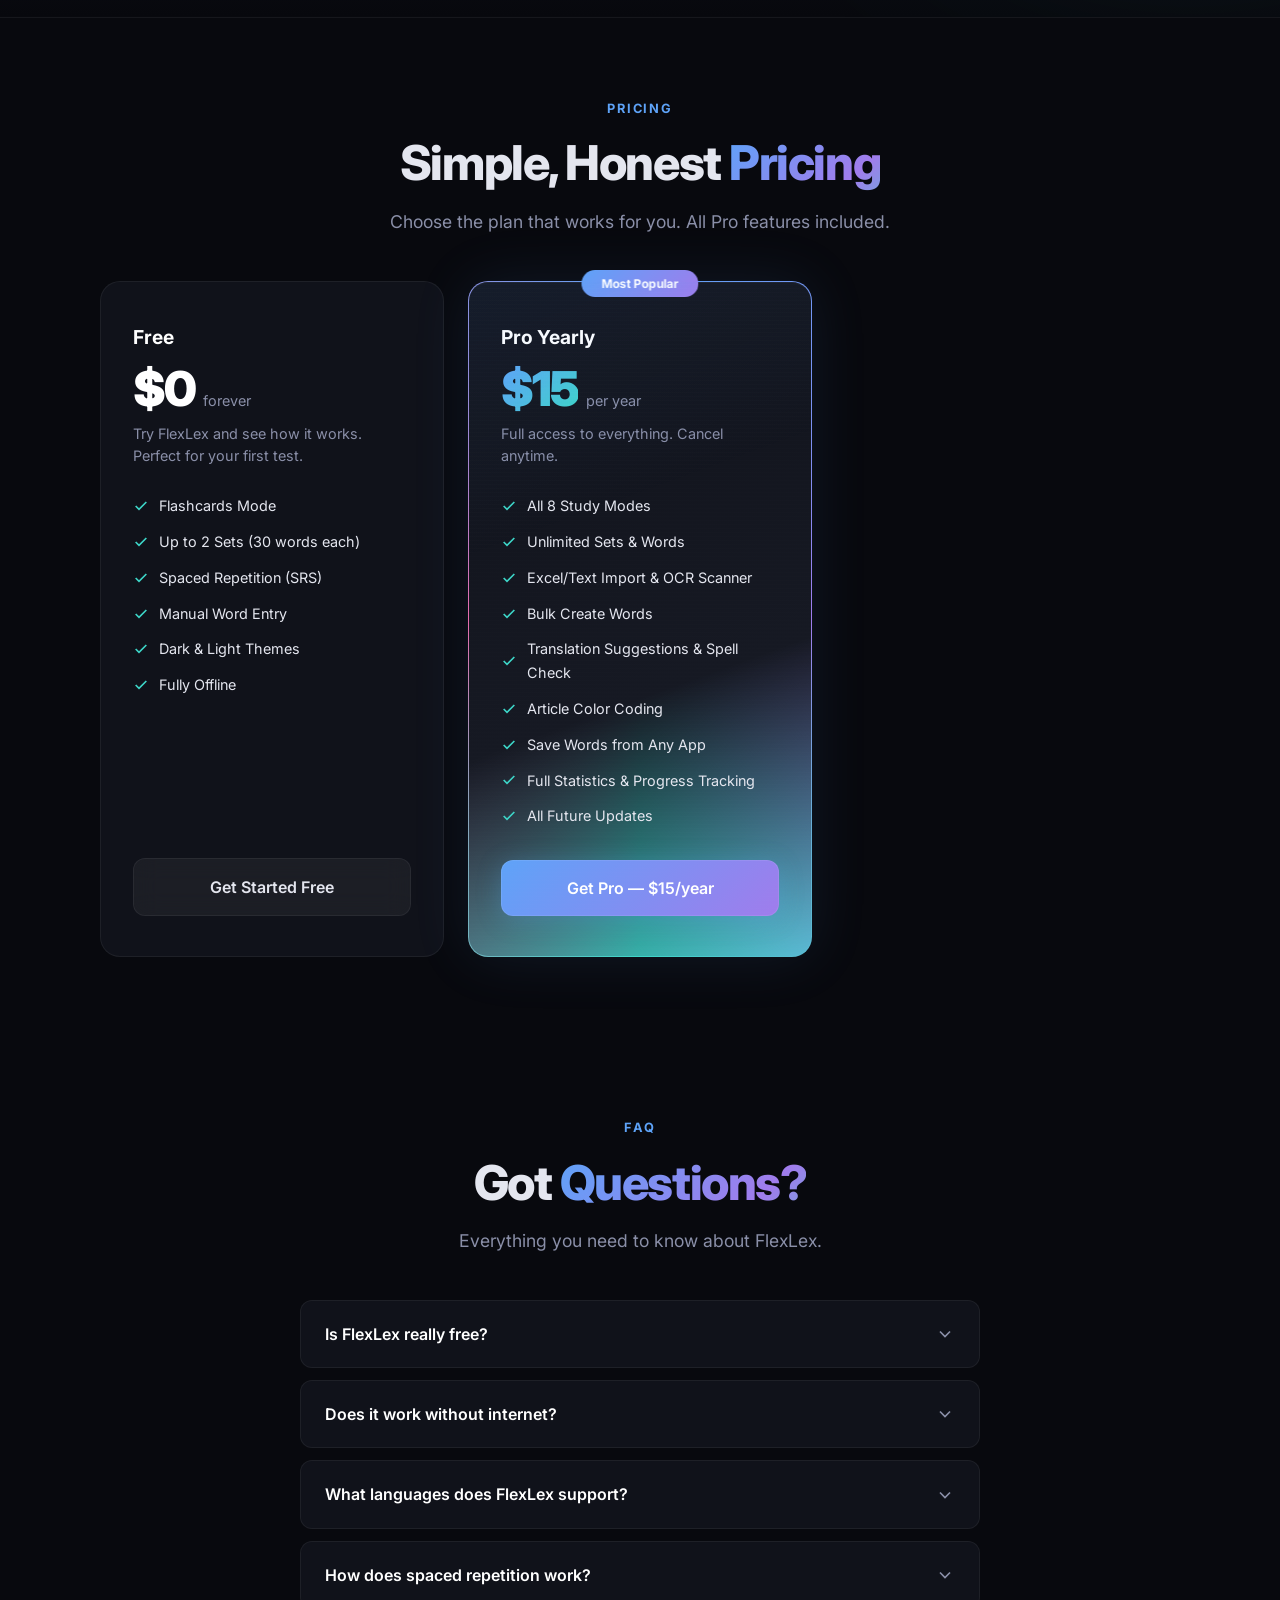
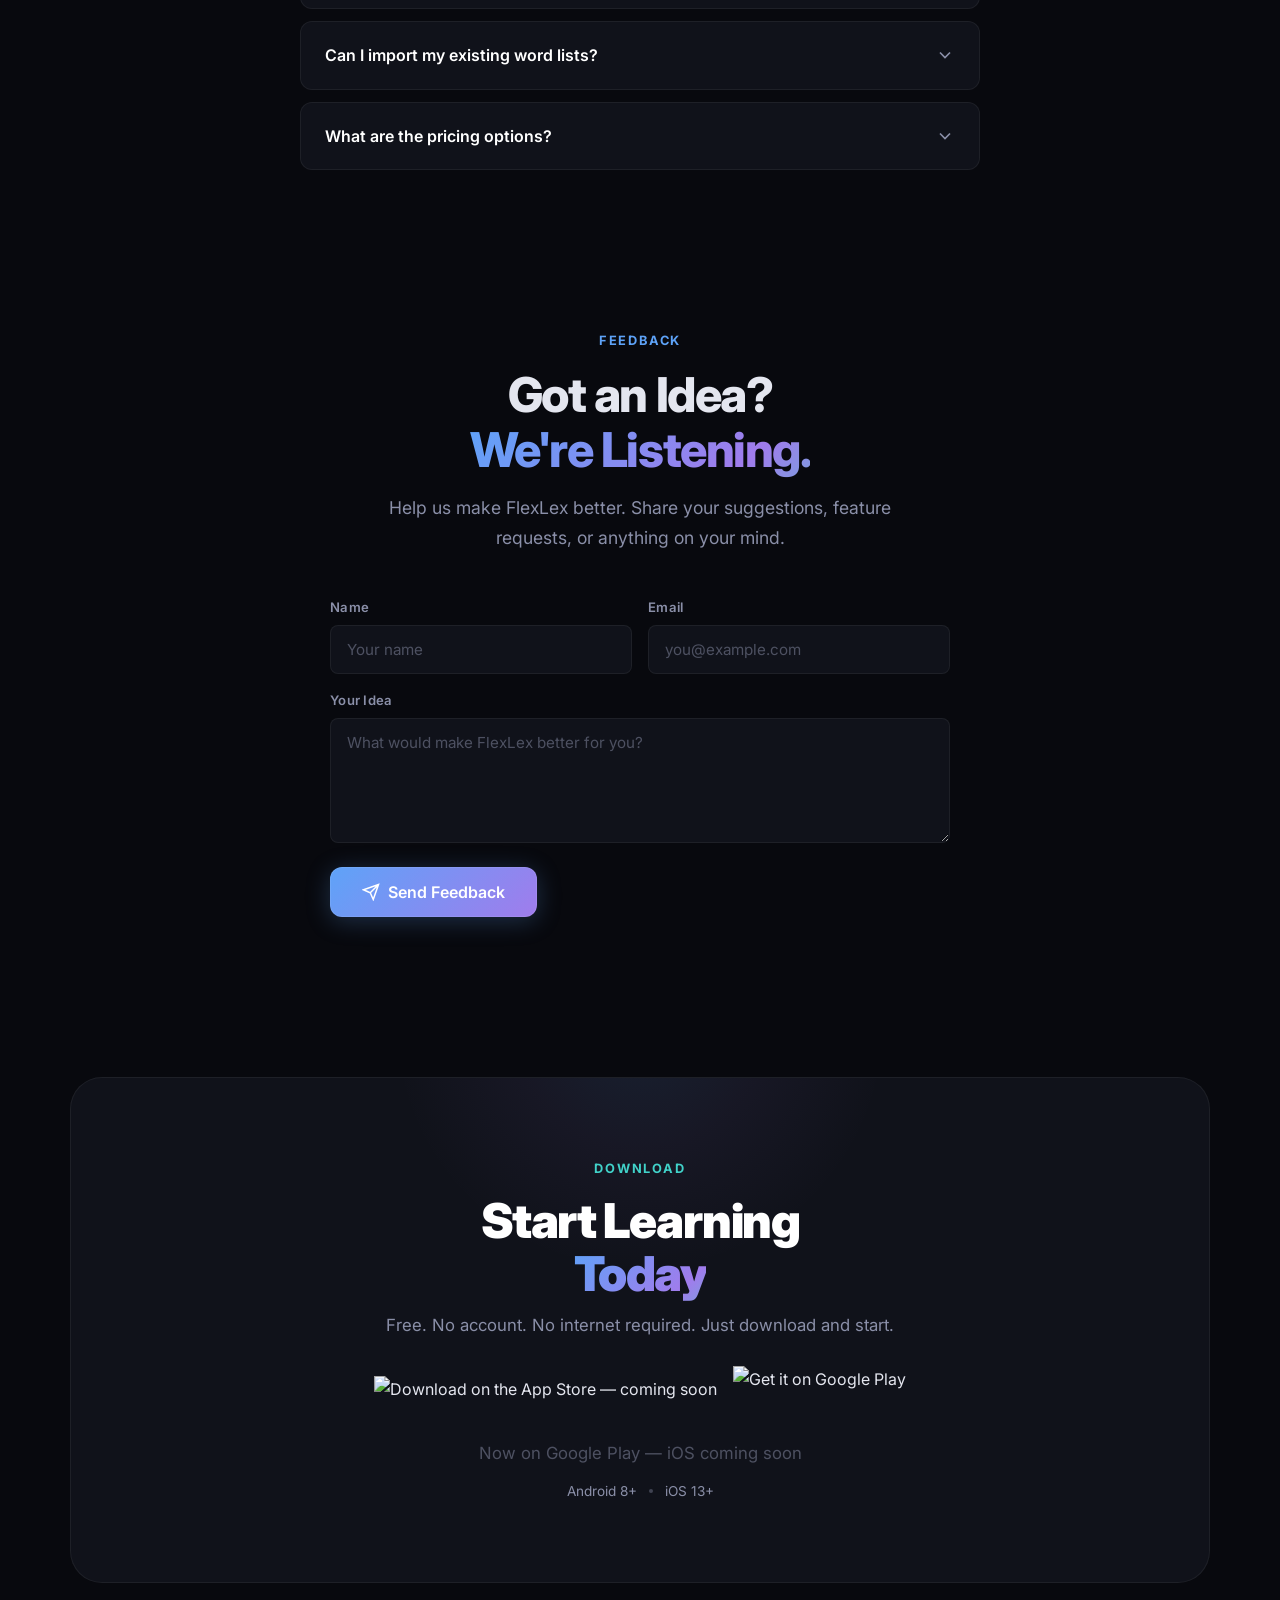
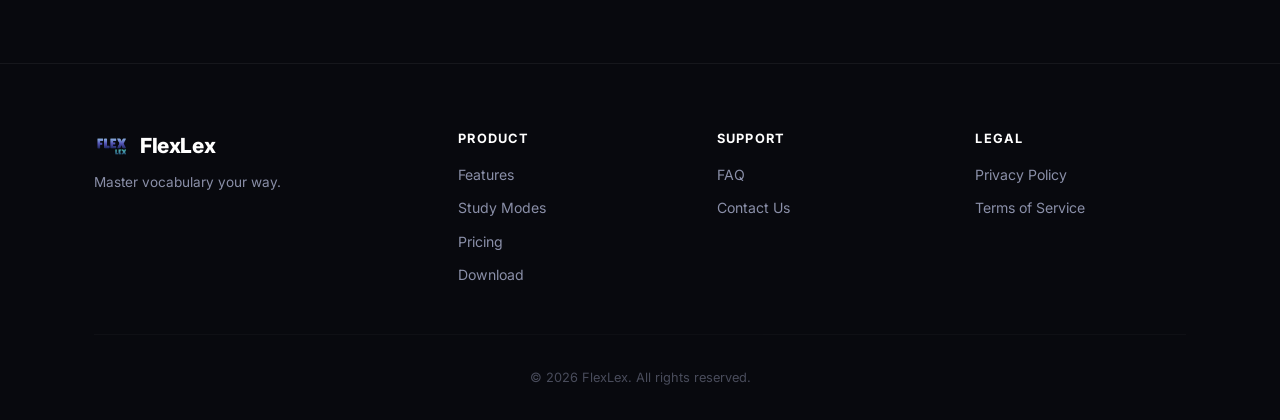
==== commit 75a865fd: "Add web set builder at /create/ Type words (or paste a list) and get a flexlex.app/s#... share link " ====
--- a/index.html
+++ b/index.html
@@ -61,6 +61,7 @@
         <li><a href="#modes">Study Modes</a></li>
         <li><a href="#pricing">Pricing</a></li>
         <li><a href="#faq">FAQ</a></li>
+        <li><a href="/create/">Create a Set</a></li>
         <li><a href="https://play.google.com/store/apps/details?id=com.flexlex.app" target="_blank" rel="noopener" class="btn btn--nav">Get the App</a></li>
       </ul>
     </div>
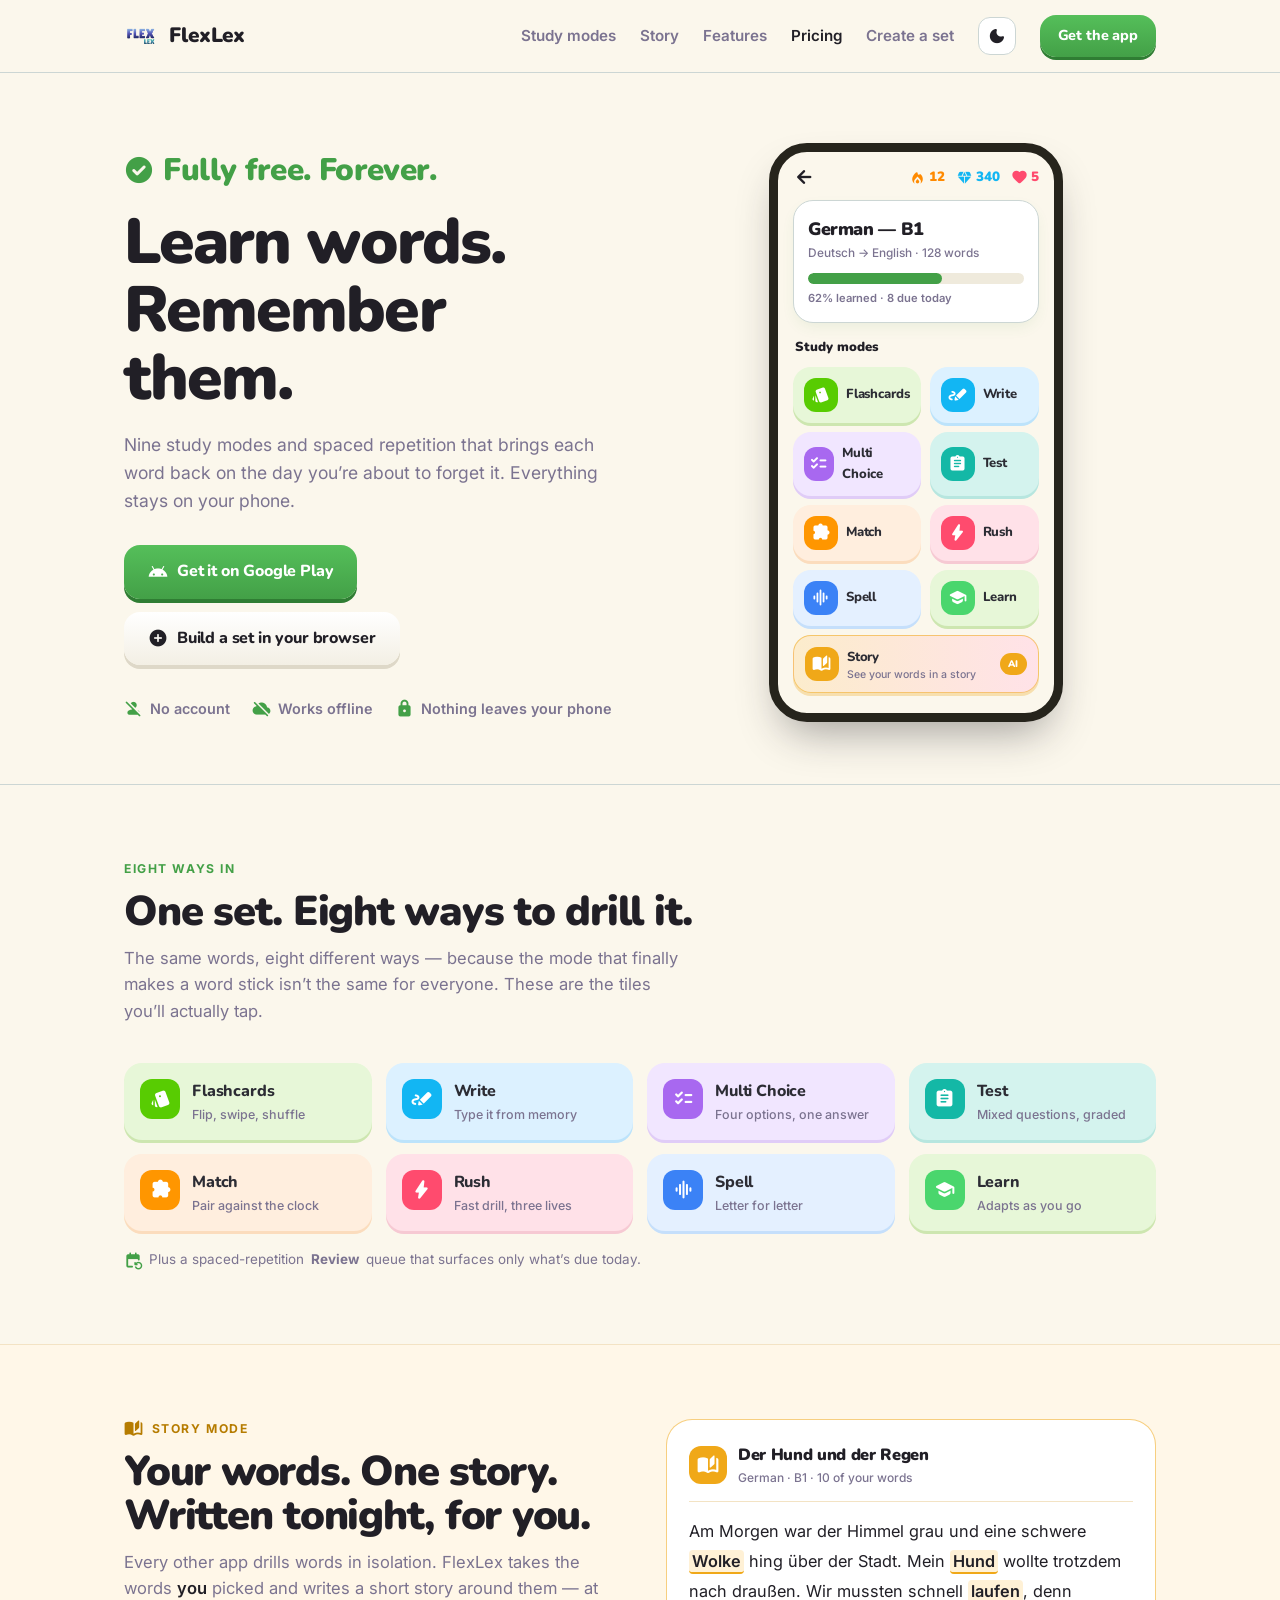
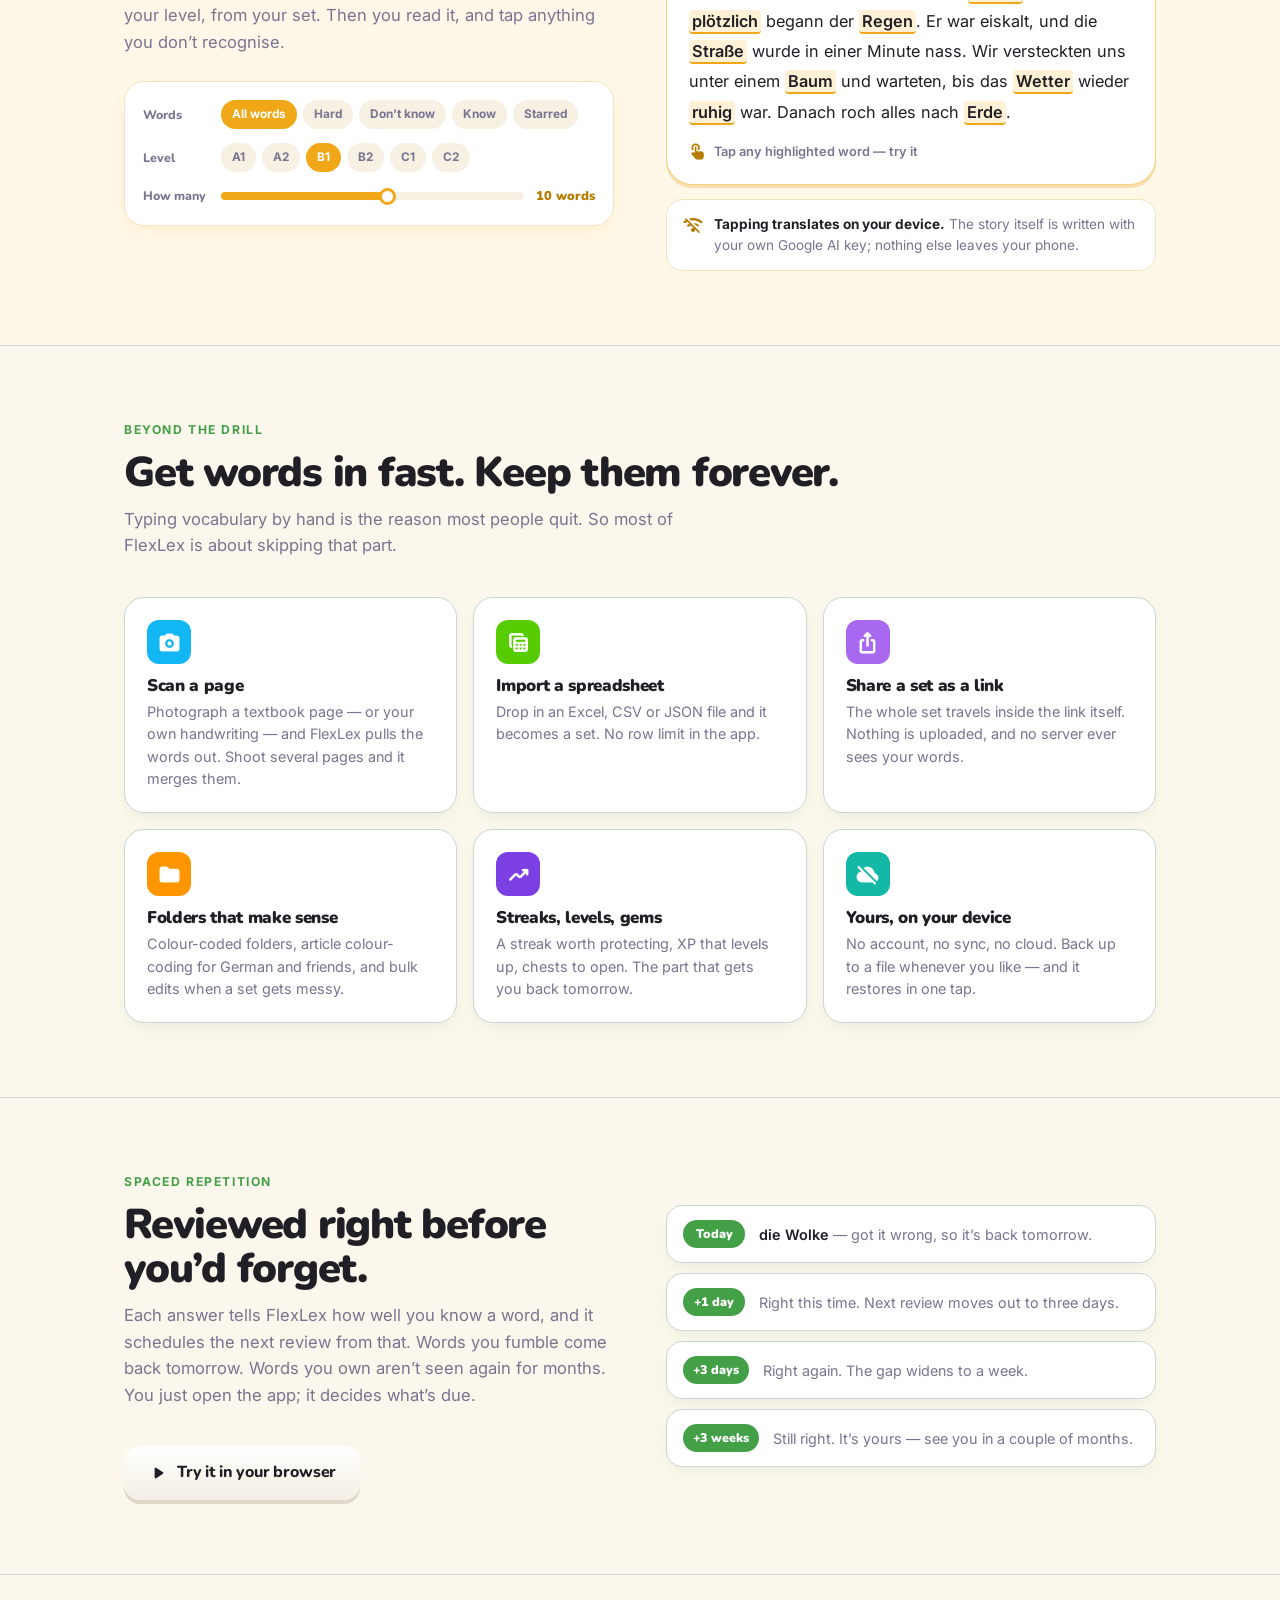
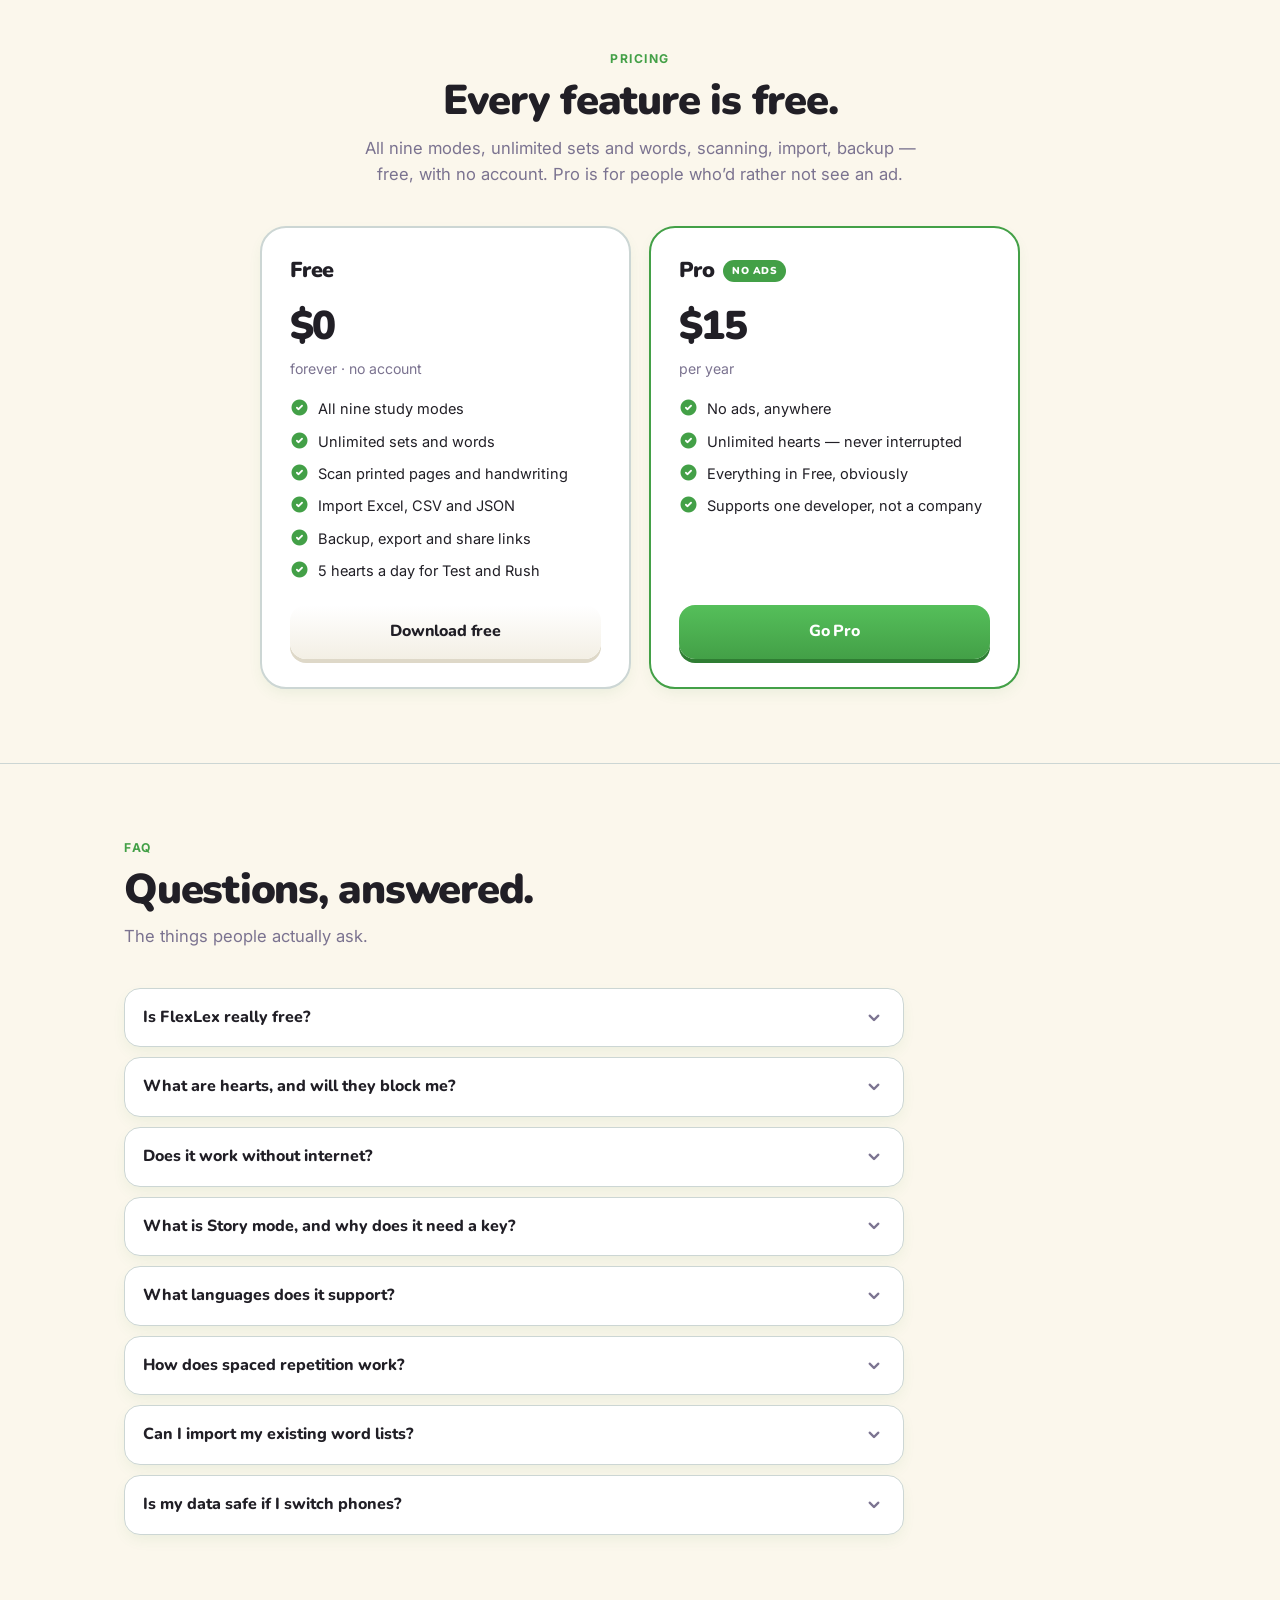
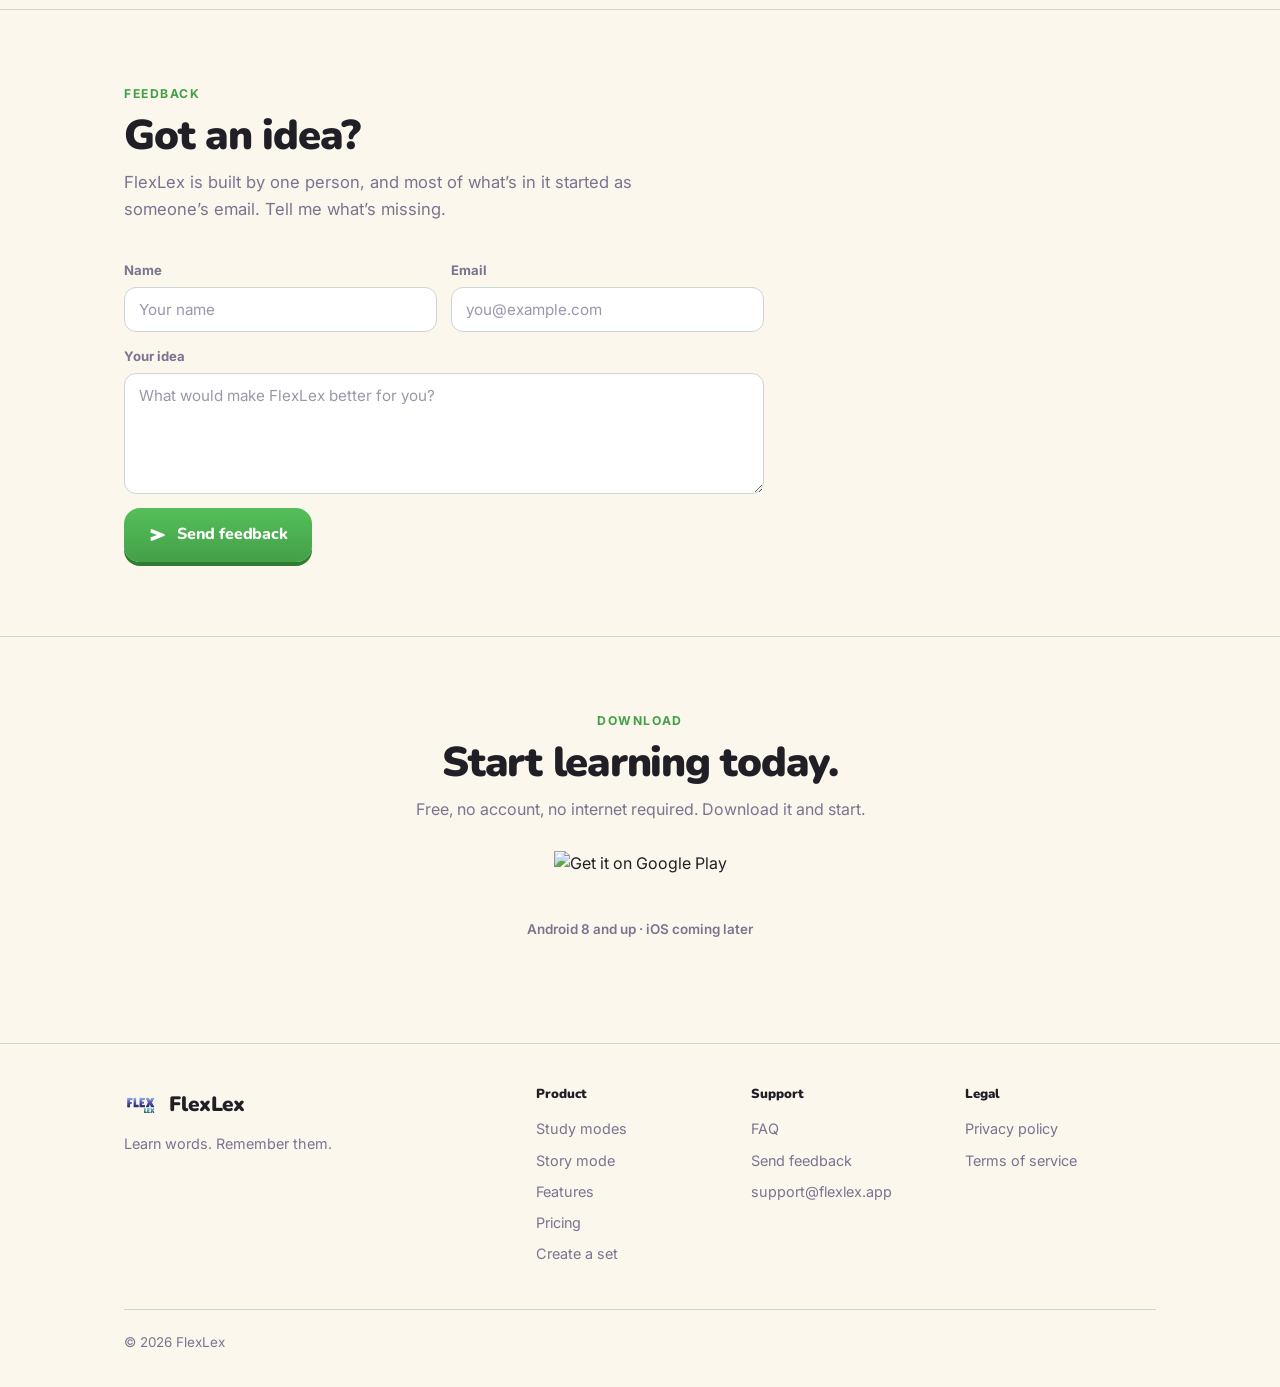
==== commit 801e3f0b: "Rebuild the site in the app's design language, add light/dark The site looked nothing like the produ" ====
--- a/index.html
+++ b/index.html
@@ -3,20 +3,23 @@
 <head>
   <meta charset="UTF-8">
   <meta name="viewport" content="width=device-width, initial-scale=1.0">
-  <title>FlexLex - Master Vocabulary Your Way</title>
-  <meta name="description" content="FlexLex is a powerful vocabulary learning app with flashcards, spaced repetition, 8 study modes, OCR scanning, and full offline support for Android and iOS.">
+  <title>FlexLex — Learn words. Remember them.</title>
+  <meta name="description" content="A vocabulary app for Android with nine study modes, spaced repetition, page scanning and spreadsheet import. Every feature is free, no account needed, and your words never leave your phone.">
+
+  <!-- Applied before first paint so a dark-mode visitor never sees a white flash. -->
+  <script src="/theme.js"></script>
 
   <!-- Open Graph -->
-  <meta property="og:title" content="FlexLex — Master Vocabulary Your Way">
-  <meta property="og:description" content="8 study modes, spaced repetition, OCR scanning, and full offline support. Free to start, no account needed.">
+  <meta property="og:title" content="FlexLex — Learn words. Remember them.">
+  <meta property="og:description" content="Nine study modes, spaced repetition, page scanning and import. Every feature free, no account, fully offline.">
   <meta property="og:type" content="website">
   <meta property="og:url" content="https://flexlex.app">
   <meta property="og:image" content="https://flexlex.app/og-image.png">
 
   <!-- Twitter Card -->
   <meta name="twitter:card" content="summary_large_image">
-  <meta name="twitter:title" content="FlexLex — Master Vocabulary Your Way">
-  <meta name="twitter:description" content="8 study modes, spaced repetition, OCR scanning, and full offline support. Free to start, no account needed.">
+  <meta name="twitter:title" content="FlexLex — Learn words. Remember them.">
+  <meta name="twitter:description" content="Nine study modes, spaced repetition, page scanning and import. Every feature free, no account, fully offline.">
   <meta name="twitter:image" content="https://flexlex.app/og-image.png">
 
   <!-- Favicon -->
@@ -24,705 +27,325 @@
   <link rel="icon" type="image/png" sizes="32x32" href="/FL-logo.png">
   <link rel="icon" type="image/png" sizes="192x192" href="/FL-logo.png">
   <link rel="apple-touch-icon" sizes="180x180" href="/FL-logo.png">
-  <link rel="shortcut icon" href="/FL-logo.png">
-
-  <!-- Theme -->
-  <meta name="theme-color" content="#08090e">
-
-  <link rel="stylesheet" href="style.css">
+
+  <meta name="theme-color" content="#FBF7EC">
+
   <link rel="preconnect" href="https://fonts.googleapis.com">
   <link rel="preconnect" href="https://fonts.gstatic.com" crossorigin>
-  <link href="https://fonts.googleapis.com/css2?family=Inter:wght@400;500;600;700;800;900&display=swap" rel="stylesheet">
+  <!-- Nunito + Inter: the exact pairing the app bundles (app_typography.dart) -->
+  <link href="https://fonts.googleapis.com/css2?family=Nunito:wght@700;800;900&family=Inter:wght@400;500;600;700;800&display=swap" rel="stylesheet">
+  <!-- The app's own icon set, at its FILL/weight -->
+  <link href="https://fonts.googleapis.com/css2?family=Material+Symbols+Rounded:opsz,wght,FILL,GRAD@20..48,600,1,0" rel="stylesheet">
+  <link rel="stylesheet" href="/theme.css">
+  <link rel="stylesheet" href="style.css">
 </head>
 <body>
 
-  <!-- AURORA BACKGROUND -->
-  <div class="aurora" aria-hidden="true">
-    <div class="aurora__blob aurora__blob--1"></div>
-    <div class="aurora__blob aurora__blob--2"></div>
-    <div class="aurora__blob aurora__blob--3"></div>
-    <div class="aurora__blob aurora__blob--4"></div>
-  </div>
-  <div class="noise-overlay" aria-hidden="true"></div>
-
   <!-- NAV -->
   <nav class="nav" id="nav">
-    <div class="nav__progress" id="navProgress"></div>
-    <div class="container nav__inner">
-      <a href="#" class="nav__logo">
-        <img src="FL-logo.png" alt="FlexLex" class="logo-icon">
-        <span>FlexLex</span>
-      </a>
-      <button class="nav__toggle" id="navToggle" aria-label="Toggle menu">
-        <span></span><span></span><span></span>
+    <div class="wrap nav__inner">
+      <a href="#" class="nav__logo"><img src="FL-logo.png" alt="">FlexLex</a>
+      <button class="nav__toggle" id="navToggle" aria-label="Menu" aria-expanded="false">
+        <span class="sym">menu</span>
       </button>
       <ul class="nav__links" id="navLinks">
+        <li><a href="#modes">Study modes</a></li>
+        <li><a href="#story">Story</a></li>
         <li><a href="#features">Features</a></li>
-        <li><a href="#modes">Study Modes</a></li>
         <li><a href="#pricing">Pricing</a></li>
-        <li><a href="#faq">FAQ</a></li>
-        <li><a href="/create/">Create a Set</a></li>
-        <li><a href="https://play.google.com/store/apps/details?id=com.flexlex.app" target="_blank" rel="noopener" class="btn btn--nav">Get the App</a></li>
+        <li><a href="/create/">Create a set</a></li>
+        <li>
+          <button class="theme-btn">
+            <span class="sym sym-light">dark_mode</span>
+            <span class="sym sym-dark">light_mode</span>
+          </button>
+        </li>
+        <li><a href="https://play.google.com/store/apps/details?id=com.flexlex.app" target="_blank" rel="noopener" class="btn btn--go btn--sm">Get the app</a></li>
       </ul>
     </div>
   </nav>
 
   <!-- HERO -->
   <header class="hero" id="hero">
-    <div class="hero__spotlight" id="heroSpotlight" aria-hidden="true"></div>
-    <div class="container hero__inner">
-      <div class="hero__text">
-        <div class="hero__badge">Vocabulary Learning, Reimagined</div>
-        <div class="hero__chips">
-          <span class="glow-chip glow-chip--green">
-            <svg width="14" height="14" viewBox="0 0 24 24" fill="none" stroke="currentColor" stroke-width="3" stroke-linecap="round" stroke-linejoin="round"><path d="M20 6L9 17l-5-5"/></svg>
-            No Ads. Ever.
-          </span>
-          <span class="glow-chip glow-chip--gold">
-            <svg width="14" height="14" viewBox="0 0 24 24" fill="none" stroke="currentColor" stroke-width="2.4" stroke-linecap="round" stroke-linejoin="round"><path d="M20 12V22H4V12"/><path d="M2 7h20v5H2z"/><path d="M12 22V7"/><path d="M12 7H7.5a2.5 2.5 0 010-5C11 2 12 7 12 7z"/><path d="M12 7h4.5a2.5 2.5 0 000-5C13 2 12 7 12 7z"/></svg>
-            Try 30 Days Free
-          </span>
-        </div>
-        <h1>Learn Words.<br><span class="gradient-text">Remember Them.</span></h1>
-        <p class="hero__sub">
-          8 study modes. Spaced repetition that adapts to you.
-          OCR scanning. Translation suggestions. Full offline support.
-          No account needed. Just you and the words.
-        </p>
+    <div class="wrap hero__inner">
+      <div>
+        <div class="hero__free"><span class="sym">check_circle</span>Fully free. Forever.</div>
+        <h1>Learn words.<br>Remember them.</h1>
+        <p class="hero__sub">Nine study modes and spaced repetition that brings each word back on the day you’re about to forget it. Everything stays on your phone.</p>
         <div class="hero__actions">
-          <a href="https://play.google.com/store/apps/details?id=com.flexlex.app" target="_blank" rel="noopener" class="btn btn--primary btn--lg">
-            <svg width="20" height="20" viewBox="0 0 24 24" fill="none" stroke="currentColor" stroke-width="2"><path d="M21 15v4a2 2 0 01-2 2H5a2 2 0 01-2-2v-4M7 10l5 5 5-5M12 15V3"/></svg>
-            Download Free
-          </a>
-          <a href="#how-it-works" class="btn btn--glass btn--lg">See How It Works</a>
-        </div>
-        <div class="hero__stats">
-          <div class="hero__stat">
-            <strong>8</strong><span>Study Modes</span>
-          </div>
-          <div class="hero__stat-divider"></div>
-          <div class="hero__stat">
-            <strong>100%</strong><span>Offline</span>
-          </div>
-          <div class="hero__stat-divider"></div>
-          <div class="hero__stat">
-            <strong>Free</strong><span>To Start</span>
-          </div>
-        </div>
-      </div>
-      <div class="hero__visual" id="heroVisual">
-        <div class="phone-mockup" id="phoneMockup">
-          <div class="phone-notch"></div>
-          <div class="phone-screen">
-            <div class="demo-header">
-              <span class="demo-set-name" id="demoSetName">German Basics</span>
-              <span class="demo-counter">4 / 20</span>
+          <a href="https://play.google.com/store/apps/details?id=com.flexlex.app" target="_blank" rel="noopener" class="btn btn--go"><span class="sym">android</span>Get it on Google Play</a>
+          <a href="/create/" class="btn"><span class="sym">add_circle</span>Build a set in your browser</a>
+        </div>
+        <div class="hero__trust">
+          <span><span class="sym">person_off</span>No account</span>
+          <span><span class="sym">cloud_off</span>Works offline</span>
+          <span><span class="sym">lock</span>Nothing leaves your phone</span>
+        </div>
+      </div>
+
+      <!-- The app's set-detail screen, rebuilt with the app's own tokens -->
+      <div class="phone" aria-hidden="true">
+        <div class="phone__top">
+          <span class="sym">arrow_back</span>
+          <div class="phone__stats">
+            <span class="phone__stat s-streak"><span class="sym">local_fire_department</span>12</span>
+            <span class="phone__stat s-gem"><span class="sym">diamond</span>340</span>
+            <span class="phone__stat s-heart"><span class="sym">favorite</span>5</span>
+          </div>
+        </div>
+        <div class="phone__body">
+          <div class="phone__set">
+            <div class="phone__set-name">German — B1</div>
+            <div class="phone__set-meta">Deutsch → English · 128 words</div>
+            <div class="bar"><i></i></div>
+            <div class="bar-label">62% learned · 8 due today</div>
+          </div>
+          <div class="phone__label">Study modes</div>
+          <div class="phone__tiles">
+            <div class="tile c-green"><div class="tile-ico"><span class="sym">style</span></div><div class="tile-l">Flashcards</div></div>
+            <div class="tile c-blue"><div class="tile-ico"><span class="sym">stylus_note</span></div><div class="tile-l">Write</div></div>
+            <div class="tile c-purple"><div class="tile-ico"><span class="sym">checklist</span></div><div class="tile-l">Multi Choice</div></div>
+            <div class="tile c-teal"><div class="tile-ico"><span class="sym">assignment</span></div><div class="tile-l">Test</div></div>
+            <div class="tile c-orange"><div class="tile-ico"><span class="sym">extension</span></div><div class="tile-l">Match</div></div>
+            <div class="tile c-pink"><div class="tile-ico"><span class="sym">bolt</span></div><div class="tile-l">Rush</div></div>
+            <div class="tile c-indigo"><div class="tile-ico"><span class="sym">graphic_eq</span></div><div class="tile-l">Spell</div></div>
+            <div class="tile c-lime"><div class="tile-ico"><span class="sym">school</span></div><div class="tile-l">Learn</div></div>
+            <div class="tile tile--story">
+              <div class="tile-ico"><span class="sym">auto_stories</span></div>
+              <div><div class="tile-l">Story</div><div class="tile__sub">See your words in a story</div></div>
+              <span class="tile__pill">AI</span>
             </div>
-            <div class="demo-card" id="demoCard">
-              <div class="demo-card__front">
-                <div class="demo-card__label">Word</div>
-                <div class="demo-card__word" id="demoWord">Schmetterling</div>
-                <div class="demo-card__hint">Tap to flip</div>
-              </div>
-              <div class="demo-card__back">
-                <div class="demo-card__label">Translation</div>
-                <div class="demo-card__word demo-card__word--answer" id="demoTranslation">Butterfly</div>
-                <div class="demo-card__hint">Tap to flip</div>
-              </div>
+          </div>
+        </div>
+      </div>
+    </div>
+  </header>
+
+  <!-- STUDY MODES -->
+  <section class="section" id="modes">
+    <div class="wrap">
+      <div class="eyebrow">Eight ways in</div>
+      <h2>One set. Eight ways to drill it.</h2>
+      <p class="lede">The same words, eight different ways — because the mode that finally makes a word stick isn’t the same for everyone. These are the tiles you’ll actually tap.</p>
+      <div class="modes">
+        <div class="tile c-green"><div class="tile-ico"><span class="sym">style</span></div><div><div class="tile-l">Flashcards</div><div class="tile-d">Flip, swipe, shuffle</div></div></div>
+        <div class="tile c-blue"><div class="tile-ico"><span class="sym">stylus_note</span></div><div><div class="tile-l">Write</div><div class="tile-d">Type it from memory</div></div></div>
+        <div class="tile c-purple"><div class="tile-ico"><span class="sym">checklist</span></div><div><div class="tile-l">Multi Choice</div><div class="tile-d">Four options, one answer</div></div></div>
+        <div class="tile c-teal"><div class="tile-ico"><span class="sym">assignment</span></div><div><div class="tile-l">Test</div><div class="tile-d">Mixed questions, graded</div></div></div>
+        <div class="tile c-orange"><div class="tile-ico"><span class="sym">extension</span></div><div><div class="tile-l">Match</div><div class="tile-d">Pair against the clock</div></div></div>
+        <div class="tile c-pink"><div class="tile-ico"><span class="sym">bolt</span></div><div><div class="tile-l">Rush</div><div class="tile-d">Fast drill, three lives</div></div></div>
+        <div class="tile c-indigo"><div class="tile-ico"><span class="sym">graphic_eq</span></div><div><div class="tile-l">Spell</div><div class="tile-d">Letter for letter</div></div></div>
+        <div class="tile c-lime"><div class="tile-ico"><span class="sym">school</span></div><div><div class="tile-l">Learn</div><div class="tile-d">Adapts as you go</div></div></div>
+      </div>
+      <p class="note"><span class="sym">event_repeat</span>Plus a spaced-repetition <strong>Review</strong> queue that surfaces only what’s due today.</p>
+    </div>
+  </section>
+
+  <!-- STORY — the ninth mode, and the one nobody else has -->
+  <section class="section story" id="story">
+    <div class="wrap story__grid">
+      <div>
+        <div class="eyebrow eyebrow--amber"><span class="sym">auto_stories</span>Story mode</div>
+        <h2>Your words. One story.<br>Written tonight, for you.</h2>
+        <p class="lede">Every other app drills words in isolation. FlexLex takes the words <em>you</em> picked and writes a short story around them — at your level, from your set. Then you read it, and tap anything you don’t recognise.</p>
+        <div class="story__opts">
+          <div class="opt">
+            <span class="opt__label">Words</span>
+            <div class="chips">
+              <span class="chip chip--on">All words</span><span class="chip">Hard</span><span class="chip">Don’t know</span><span class="chip">Know</span><span class="chip">Starred</span>
             </div>
-            <div class="demo-actions demo-actions--two">
-              <div class="demo-action demo-action--no">
-                <svg width="18" height="18" viewBox="0 0 24 24" fill="none" stroke="currentColor" stroke-width="2.5"><path d="M18 6L6 18M6 6l12 12"/></svg>
-                Don't Know
-              </div>
-              <div class="demo-action demo-action--yes">
-                <svg width="18" height="18" viewBox="0 0 24 24" fill="none" stroke="currentColor" stroke-width="2.5"><path d="M20 6L9 17l-5-5"/></svg>
-                Know
-              </div>
+          </div>
+          <div class="opt">
+            <span class="opt__label">Level</span>
+            <div class="chips">
+              <span class="chip">A1</span><span class="chip">A2</span><span class="chip chip--on">B1</span><span class="chip">B2</span><span class="chip">C1</span><span class="chip">C2</span>
             </div>
           </div>
-        </div>
-        <div class="float-card float-card--1">
-          <div class="float-card__icon">
-            <svg width="18" height="18" viewBox="0 0 24 24" fill="none" stroke="currentColor" stroke-width="2"><circle cx="12" cy="12" r="10"/><path d="M12 6v6l4 2"/></svg>
-          </div>
-          <div>
-            <strong>SRS Active</strong>
-            <span>Next review in 2d</span>
-          </div>
-        </div>
-        <div class="float-card float-card--2">
-          <div class="float-card__streak">12</div>
-          <span>Day streak</span>
-        </div>
-      </div>
-    </div>
-  </header>
+          <div class="opt">
+            <span class="opt__label">How many</span>
+            <div class="slider"><i></i><b></b></div>
+            <span class="opt__val">10 words</span>
+          </div>
+        </div>
+      </div>
+
+      <div class="story__demo">
+        <div class="story__card">
+          <div class="story__head">
+            <span class="sym">auto_stories</span>
+            <div>
+              <div class="story__title">Der Hund und der Regen</div>
+              <div class="story__meta">German · B1 · 10 of your words</div>
+            </div>
+          </div>
+          <p class="story__text">
+            Am Morgen war der Himmel grau und eine schwere <b class="w" data-t="cloud">Wolke</b> hing über der Stadt.
+            Mein <b class="w" data-t="dog">Hund</b> wollte trotzdem nach draußen. Wir mussten schnell
+            <b class="w" data-t="to run">laufen</b>, denn <b class="w" data-t="suddenly">plötzlich</b> begann der
+            <b class="w" data-t="rain">Regen</b>. Er war eiskalt, und die <b class="w" data-t="street">Straße</b>
+            wurde in einer Minute nass. Wir versteckten uns unter einem <b class="w" data-t="tree">Baum</b> und
+            warteten, bis das <b class="w" data-t="weather">Wetter</b> wieder <b class="w" data-t="quiet">ruhig</b>
+            war. Danach roch alles nach <b class="w" data-t="earth">Erde</b>.
+          </p>
+          <div class="story__hint"><span class="sym">touch_app</span>Tap any highlighted word — try it</div>
+        </div>
+        <div class="story__why">
+          <span class="sym">wifi_off</span>
+          <p><strong>Tapping translates on your device.</strong> The story itself is written with your own Google AI key; nothing else leaves your phone.</p>
+        </div>
+      </div>
+    </div>
+  </section>
 
   <!-- FEATURES -->
-  <section class="section features" id="features">
-    <div class="container">
-      <div class="section-label">Features</div>
-      <h2 class="section__title">Everything You Need.<br><span class="gradient-text">Nothing You Don't.</span></h2>
-      <p class="section__sub">No bloat, no subscriptions, no cloud dependency. FlexLex is built for learners who want results.</p>
-
-      <div class="bento">
-        <div class="bento__item bento__item--wide bento__item--srs">
-          <div class="bento__content">
-            <div class="bento__icon bento__icon--blue">
-              <svg viewBox="0 0 24 24" fill="none" stroke="currentColor" stroke-width="2"><path d="M22 12h-4l-3 9L9 3l-3 9H2"/></svg>
-            </div>
-            <h3>Spaced Repetition System</h3>
-            <p>FlexLex tracks every answer and schedules reviews right before you'd forget. Words you struggle with appear more often. Words you know fade into long-term memory.</p>
-          </div>
-          <div class="bento__visual bento__visual--srs">
-            <div class="srs-demo">
-              <div class="srs-bar" style="--h: 20%; --color: var(--red)"><span>Day 1</span></div>
-              <div class="srs-bar" style="--h: 45%; --color: var(--orange)"><span>Day 3</span></div>
-              <div class="srs-bar" style="--h: 65%; --color: var(--blue)"><span>Day 7</span></div>
-              <div class="srs-bar" style="--h: 80%; --color: var(--teal)"><span>Day 14</span></div>
-              <div class="srs-bar" style="--h: 95%; --color: var(--green)"><span>Day 30</span></div>
-            </div>
-          </div>
-        </div>
-
-        <div class="bento__item bento__item--ocr">
-          <div class="bento__icon bento__icon--purple">
-            <svg viewBox="0 0 24 24" fill="none" stroke="currentColor" stroke-width="2"><path d="M1 12s4-8 11-8 11 8 11 8-4 8-11 8-11-8-11-8z"/><circle cx="12" cy="12" r="3"/></svg>
-          </div>
-          <h3>OCR Scanner</h3>
-          <p>Point your camera at a textbook, worksheet, or whiteboard. Scan word–translation pairs or individual words — FlexLex reads them and imports them into your set instantly.</p>
-        </div>
-
-        <div class="bento__item bento__item--offline">
-          <div class="bento__icon bento__icon--green">
-            <svg viewBox="0 0 24 24" fill="none" stroke="currentColor" stroke-width="2"><path d="M12 22s8-4 8-10V5l-8-3-8 3v7c0 6 8 10 8 10z"/></svg>
-          </div>
-          <h3>Fully Offline</h3>
-          <p>Everything lives on your device. No account, no internet, no data collection. Your words are yours alone.</p>
-        </div>
-
-        <div class="bento__item bento__item--organize">
-          <div class="bento__icon bento__icon--orange">
-            <svg viewBox="0 0 24 24" fill="none" stroke="currentColor" stroke-width="2"><path d="M22 19a2 2 0 01-2 2H4a2 2 0 01-2-2V5a2 2 0 012-2h5l2 3h9a2 2 0 012 2z"/></svg>
-          </div>
-          <h3>Smart Organization</h3>
-          <p>Folders, sets, nested structures. Organize by language, by topic, by difficulty. However your brain works.</p>
-        </div>
-
-        <div class="bento__item bento__item--wide bento__item--article">
-          <div class="bento__content">
-            <div class="bento__icon bento__icon--pink">
-              <svg viewBox="0 0 24 24" fill="none" stroke="currentColor" stroke-width="2"><path d="M12 2.69l5.66 5.66a8 8 0 11-11.31 0z"/></svg>
-            </div>
-            <h3>Article Color Coding</h3>
-            <p>Learning German? Assign colors to <em>der</em>, <em>die</em>, <em>das</em> and see them highlighted everywhere in the app. Works with any language's grammar markers.</p>
-          </div>
-          <div class="bento__visual bento__visual--article">
-            <div class="article-demo">
-              <div class="article-word article-word--der"><span class="article-tag article-tag--blue">der</span> Hund</div>
-              <div class="article-word article-word--die"><span class="article-tag article-tag--red">die</span> Katze</div>
-              <div class="article-word article-word--das"><span class="article-tag article-tag--green">das</span> Haus</div>
-            </div>
-          </div>
-        </div>
-
-        <div class="bento__item bento__item--import">
-          <div class="bento__icon bento__icon--teal">
-            <svg viewBox="0 0 24 24" fill="none" stroke="currentColor" stroke-width="2"><path d="M21 15v4a2 2 0 01-2 2H5a2 2 0 01-2-2v-4M17 8l-5-5-5 5M12 3v12"/></svg>
-          </div>
-          <h3>Easy Import</h3>
-          <p>Load words from Excel files, text files, or scan them with your camera. Building your vocabulary library takes seconds.</p>
-        </div>
-
-        <div class="bento__item bento__item--half bento__item--stats">
-          <div class="bento__icon bento__icon--blue">
-            <svg viewBox="0 0 24 24" fill="none" stroke="currentColor" stroke-width="2"><path d="M18 20V10M12 20V4M6 20v-6"/></svg>
-          </div>
-          <h3>Progress Tracking</h3>
-          <p>Daily stats, accuracy charts, word status breakdowns. See exactly where you stand and what needs work.</p>
-        </div>
-
-        <div class="bento__item bento__item--half bento__item--dict">
-          <div class="bento__icon bento__icon--purple">
-            <svg viewBox="0 0 24 24" fill="none" stroke="currentColor" stroke-width="2"><path d="M4 19.5A2.5 2.5 0 016.5 17H20"/><path d="M6.5 2H20v20H6.5A2.5 2.5 0 014 19.5v-15A2.5 2.5 0 016.5 2z"/></svg>
-          </div>
-          <h3>Smart Suggestions</h3>
-          <p>Type a word and get instant translation suggestions. Powered by built-in dictionaries for dozens of languages.</p>
-        </div>
-      </div>
-    </div>
-  </section>
-
-  <!-- HOW IT WORKS -->
-  <section class="section how" id="how-it-works">
-    <div class="container">
-      <div class="section-label">How It Works</div>
-      <h2 class="section__title">From Zero to Fluent<br><span class="gradient-text">in 4 Simple Steps</span></h2>
-
-      <div class="timeline">
-        <div class="timeline__rail">
-          <div class="timeline__rail-fill" id="timelineFill"></div>
-        </div>
-
-        <div class="timeline__step timeline__step--left">
-          <div class="timeline__node">
-            <span>01</span>
-          </div>
-          <div class="timeline__card">
-            <div class="timeline__head">
-              <div class="timeline__icon timeline__icon--blue">
-                <svg width="20" height="20" viewBox="0 0 24 24" fill="none" stroke="currentColor" stroke-width="2" stroke-linecap="round" stroke-linejoin="round"><path d="M12 5v14M5 12h14"/></svg>
-              </div>
-              <h3>Create or Import</h3>
-            </div>
-            <p>Add words manually, scan them with your camera, or load an Excel file. Build your vocabulary library in seconds.</p>
-          </div>
-        </div>
-
-        <div class="timeline__step timeline__step--right">
-          <div class="timeline__node">
-            <span>02</span>
-          </div>
-          <div class="timeline__card">
-            <div class="timeline__head">
-              <div class="timeline__icon timeline__icon--purple">
-                <svg width="20" height="20" viewBox="0 0 24 24" fill="none" stroke="currentColor" stroke-width="2" stroke-linecap="round" stroke-linejoin="round"><rect x="3" y="3" width="7" height="7" rx="1.5"/><rect x="14" y="3" width="7" height="7" rx="1.5"/><rect x="3" y="14" width="7" height="7" rx="1.5"/><rect x="14" y="14" width="7" height="7" rx="1.5"/></svg>
-              </div>
-              <h3>Choose Your Mode</h3>
-            </div>
-            <p>Flashcards for quick review. Write mode for active recall. Match game for fun. Pick what fits your mood and your time.</p>
-          </div>
-        </div>
-
-        <div class="timeline__step timeline__step--left">
-          <div class="timeline__node">
-            <span>03</span>
-          </div>
-          <div class="timeline__card">
-            <div class="timeline__head">
-              <div class="timeline__icon timeline__icon--teal">
-                <svg width="20" height="20" viewBox="0 0 24 24" fill="none" stroke="currentColor" stroke-width="2" stroke-linecap="round" stroke-linejoin="round"><path d="M22 11.08V12a10 10 0 11-5.93-9.14"/><path d="M22 4L12 14.01l-3-3"/></svg>
-              </div>
-              <h3>Study &amp; Get Feedback</h3>
-            </div>
-            <p>Every answer is tracked. Words are categorized as Know, Don't Know, or Hard. The SRS algorithm adjusts your schedule in real time.</p>
-          </div>
-        </div>
-
-        <div class="timeline__step timeline__step--right">
-          <div class="timeline__node">
-            <span>04</span>
-          </div>
-          <div class="timeline__card">
-            <div class="timeline__head">
-              <div class="timeline__icon timeline__icon--green">
-                <svg width="20" height="20" viewBox="0 0 24 24" fill="none" stroke="currentColor" stroke-width="2" stroke-linecap="round" stroke-linejoin="round"><path d="M23 6l-9.5 9.5-5-5L1 18"/><path d="M17 6h6v6"/></svg>
-              </div>
-              <h3>Watch Your Progress</h3>
-            </div>
-            <p>Daily streaks, accuracy rates, mastery levels. See words move from "Don't Know" to "Know" as your vocabulary grows.</p>
-          </div>
-        </div>
-      </div>
-    </div>
-  </section>
-
-  <!-- STUDY MODES -->
-  <section class="section modes" id="modes">
-    <div class="container">
-      <div class="section-label">Study Modes</div>
-      <h2 class="section__title">8 Ways to Learn.<br><span class="gradient-text">One App.</span></h2>
-      <p class="section__sub">Different modes activate different parts of your memory. Mix them for maximum retention.</p>
-
-      <!-- FEATURED HERO: Learn Mode -->
-      <div class="modes__featured">
-        <div class="modes__featured-glow"></div>
-        <div class="modes__featured-copy">
-          <span class="modes__featured-label">Flagship Mode · SRS powered</span>
-          <h3>Learn Mode</h3>
-          <p>A guided session that teaches you new words step by step. The SRS algorithm picks what you need to learn next and schedules reviews at the perfect time — so you never waste a study minute.</p>
-          <div class="modes__featured-stats">
-            <div><strong>Adaptive</strong><span>Difficulty</span></div>
-            <div class="modes__featured-divider"></div>
-            <div><strong>Real-time</strong><span>Feedback</span></div>
-            <div class="modes__featured-divider"></div>
-            <div><strong>Zero-setup</strong><span>SRS</span></div>
-          </div>
-        </div>
-        <div class="modes__featured-visual">
-          <div class="learn-demo">
-            <div class="learn-demo__header">
-              <span class="learn-demo__round">Round 3</span>
-              <div class="learn-demo__bar">
-                <div class="learn-demo__bar-fill"></div>
-              </div>
-              <span class="learn-demo__count">12 / 20</span>
-            </div>
-            <div class="learn-demo__prompt">Translate</div>
-            <div class="learn-demo__word">Bibliothek</div>
-            <div class="learn-demo__options">
-              <button class="learn-demo__opt">Library</button>
-              <button class="learn-demo__opt learn-demo__opt--wrong">Bookstore</button>
-              <button class="learn-demo__opt">Archive</button>
-              <button class="learn-demo__opt">Museum</button>
-            </div>
-            <div class="learn-demo__footer">
-              <span class="learn-demo__streak">
-                <svg width="14" height="14" viewBox="0 0 24 24" fill="none" stroke="currentColor" stroke-width="2"><path d="M12 2l3.09 6.26L22 9.27l-5 4.87 1.18 6.88L12 17.77l-6.18 3.25L7 14.14 2 9.27l6.91-1.01L12 2z"/></svg>
-                5 in a row
-              </span>
-              <span class="learn-demo__next">Next in 0.5s</span>
-            </div>
-          </div>
-        </div>
-      </div>
-
-      <!-- OTHER MODES: horizontal scroll rail -->
-      <div class="modes__rail-head">
-        <h4>Plus 7 more ways to drill</h4>
-        <div class="modes__rail-arrows">
-          <button class="modes__rail-arrow" data-dir="-1" aria-label="Scroll modes left">
-            <svg width="16" height="16" viewBox="0 0 24 24" fill="none" stroke="currentColor" stroke-width="2.5"><path d="M15 18l-6-6 6-6"/></svg>
-          </button>
-          <button class="modes__rail-arrow" data-dir="1" aria-label="Scroll modes right">
-            <svg width="16" height="16" viewBox="0 0 24 24" fill="none" stroke="currentColor" stroke-width="2.5"><path d="M9 6l6 6-6 6"/></svg>
-          </button>
-        </div>
-      </div>
-      <div class="modes__rail" id="modesRail">
-        <div class="mode-mini">
-          <div class="mode-mini__num">01</div>
-          <h4>Flashcards</h4>
-          <p>Swipe through cards, mark what you know. Flip to reveal.</p>
-          <div class="mode-mini__tags"><span>Swipe</span><span>Flip</span></div>
-        </div>
-        <div class="mode-mini">
-          <div class="mode-mini__num">02</div>
-          <h4>Write Mode</h4>
-          <p>Type the translation from memory — pure active recall.</p>
-          <div class="mode-mini__tags"><span>Active recall</span></div>
-        </div>
-        <div class="mode-mini">
-          <div class="mode-mini__num">03</div>
-          <h4>Spell Mode</h4>
-          <p>Hear the pronunciation, spell it letter by letter.</p>
-          <div class="mode-mini__tags"><span>Audio</span></div>
-        </div>
-        <div class="mode-mini">
-          <div class="mode-mini__num">04</div>
-          <h4>Multiple Choice</h4>
-          <p>Pick from 4 to 8 options. Quick, reinforcing rounds.</p>
-          <div class="mode-mini__tags"><span>4-8 options</span></div>
-        </div>
-        <div class="mode-mini">
-          <div class="mode-mini__num">05</div>
-          <h4>Test Mode</h4>
-          <p>Mixed question types, timed. Closest thing to a real exam.</p>
-          <div class="mode-mini__tags"><span>Timed</span><span>Mixed</span></div>
-        </div>
-        <div class="mode-mini">
-          <div class="mode-mini__num">06</div>
-          <h4>Match Game</h4>
-          <p>Pair words with translations against the clock.</p>
-          <div class="mode-mini__tags"><span>Time attack</span></div>
-        </div>
-        <div class="mode-mini">
-          <div class="mode-mini__num">07</div>
-          <h4>Rush Game</h4>
-          <p>How many can you get right before time runs out?</p>
-          <div class="mode-mini__tags"><span>Speed</span><span>High scores</span></div>
-        </div>
-      </div>
-    </div>
-  </section>
-
-  <!-- WHY FLEXLEX -->
-  <section class="section why" id="why">
-    <div class="why__bg-glow why__bg-glow--a"></div>
-    <div class="why__bg-glow why__bg-glow--b"></div>
-    <div class="container">
-      <div class="section-label">Why FlexLex</div>
-      <h2 class="section__title">Built Different.<br><span class="gradient-text">On Purpose.</span></h2>
-      <p class="section__sub">Most vocabulary apps want your data, your money every month, and your internet connection. FlexLex doesn't.</p>
-
-      <div class="why__rows">
-
-        <!-- ROW 1: privacy -->
-        <div class="why__row">
-          <div class="why__text">
-            <div class="why__eyebrow why__eyebrow--green">Privacy First</div>
-            <h3>Your data stays <span class="why__hl why__hl--green">on your device</span>.</h3>
-            <p>No account. No cloud. No tracking. Your words, your streaks, your progress — all live entirely on your phone. We literally cannot see them, because there's nothing to see.</p>
-            <ul class="why__bullets">
-              <li><svg width="14" height="14" viewBox="0 0 24 24" fill="none" stroke="currentColor" stroke-width="3"><path d="M20 6L9 17l-5-5"/></svg> No sign-up required</li>
-              <li><svg width="14" height="14" viewBox="0 0 24 24" fill="none" stroke="currentColor" stroke-width="3"><path d="M20 6L9 17l-5-5"/></svg> No analytics SDKs</li>
-              <li><svg width="14" height="14" viewBox="0 0 24 24" fill="none" stroke="currentColor" stroke-width="3"><path d="M20 6L9 17l-5-5"/></svg> No third-party trackers</li>
-            </ul>
-          </div>
-          <div class="why__visual">
-            <div class="privacy-visual">
-              <div class="privacy-visual__shield">
-                <svg viewBox="0 0 24 24" fill="none" stroke="currentColor" stroke-width="1.5" stroke-linecap="round" stroke-linejoin="round"><path d="M12 22s8-4 8-10V5l-8-3-8 3v7c0 6 8 10 8 10z"/><path d="M9 12l2 2 4-4"/></svg>
-              </div>
-              <div class="privacy-visual__pulse"></div>
-              <div class="privacy-visual__ping privacy-visual__ping--1">
-                <span>ACCOUNT</span>
-                <svg width="12" height="12" viewBox="0 0 24 24" fill="none" stroke="currentColor" stroke-width="3"><path d="M18 6L6 18M6 6l12 12"/></svg>
-              </div>
-              <div class="privacy-visual__ping privacy-visual__ping--2">
-                <span>CLOUD</span>
-                <svg width="12" height="12" viewBox="0 0 24 24" fill="none" stroke="currentColor" stroke-width="3"><path d="M18 6L6 18M6 6l12 12"/></svg>
-              </div>
-              <div class="privacy-visual__ping privacy-visual__ping--3">
-                <span>TRACKERS</span>
-                <svg width="12" height="12" viewBox="0 0 24 24" fill="none" stroke="currentColor" stroke-width="3"><path d="M18 6L6 18M6 6l12 12"/></svg>
-              </div>
-            </div>
-          </div>
-        </div>
-
-        <!-- ROW 2: modes -->
-        <div class="why__row why__row--reverse">
-          <div class="why__text">
-            <div class="why__eyebrow why__eyebrow--orange">8 Study Modes</div>
-            <h3>One app. <span class="why__hl why__hl--orange">Eight ways</span> to learn.</h3>
-            <p>Most apps give you flashcards and call it done. FlexLex gives you eight distinct modes — each one activates a different part of your memory, so you never hit a plateau.</p>
-            <ul class="why__bullets">
-              <li><svg width="14" height="14" viewBox="0 0 24 24" fill="none" stroke="currentColor" stroke-width="3"><path d="M20 6L9 17l-5-5"/></svg> Passive &amp; active recall</li>
-              <li><svg width="14" height="14" viewBox="0 0 24 24" fill="none" stroke="currentColor" stroke-width="3"><path d="M20 6L9 17l-5-5"/></svg> Timed &amp; untimed</li>
-              <li><svg width="14" height="14" viewBox="0 0 24 24" fill="none" stroke="currentColor" stroke-width="3"><path d="M20 6L9 17l-5-5"/></svg> Rewards &amp; streaks</li>
-            </ul>
-          </div>
-          <div class="why__visual">
-            <div class="modes-visual">
-              <div class="modes-visual__pill modes-visual__pill--1"><span class="modes-visual__dot" style="background:var(--blue)"></span>Flashcards</div>
-              <div class="modes-visual__pill modes-visual__pill--2"><span class="modes-visual__dot" style="background:var(--purple)"></span>Write</div>
-              <div class="modes-visual__pill modes-visual__pill--3"><span class="modes-visual__dot" style="background:var(--teal)"></span>Spell</div>
-              <div class="modes-visual__pill modes-visual__pill--4"><span class="modes-visual__dot" style="background:var(--green)"></span>Multiple Choice</div>
-              <div class="modes-visual__pill modes-visual__pill--5"><span class="modes-visual__dot" style="background:var(--orange)"></span>Test</div>
-              <div class="modes-visual__pill modes-visual__pill--6"><span class="modes-visual__dot" style="background:var(--pink)"></span>Match</div>
-              <div class="modes-visual__pill modes-visual__pill--7"><span class="modes-visual__dot" style="background:var(--red)"></span>Rush</div>
-              <div class="modes-visual__pill modes-visual__pill--featured">
-                <span class="modes-visual__dot" style="background:linear-gradient(135deg,var(--blue),var(--purple))"></span>
-                Learn Mode
-              </div>
-            </div>
-          </div>
-        </div>
-
-        <!-- ROW 3: SRS science -->
-        <div class="why__row">
-          <div class="why__text">
-            <div class="why__eyebrow why__eyebrow--purple">Science-Backed</div>
-            <h3>Remember every word at the <span class="why__hl why__hl--purple">perfect moment</span>.</h3>
-            <p>Spaced repetition isn't a gimmick — it's decades of cognitive science. FlexLex uses the SM-2 algorithm to schedule reviews right before you'd forget. Words you struggle with appear more often. Words you've mastered fade into the background.</p>
-            <ul class="why__bullets">
-              <li><svg width="14" height="14" viewBox="0 0 24 24" fill="none" stroke="currentColor" stroke-width="3"><path d="M20 6L9 17l-5-5"/></svg> Adaptive SM-2 algorithm</li>
-              <li><svg width="14" height="14" viewBox="0 0 24 24" fill="none" stroke="currentColor" stroke-width="3"><path d="M20 6L9 17l-5-5"/></svg> Works in every mode</li>
-              <li><svg width="14" height="14" viewBox="0 0 24 24" fill="none" stroke="currentColor" stroke-width="3"><path d="M20 6L9 17l-5-5"/></svg> No manual tagging</li>
-            </ul>
-          </div>
-          <div class="why__visual">
-            <div class="curve-visual">
-              <svg viewBox="0 0 320 200" preserveAspectRatio="none" class="curve-visual__svg">
-                <defs>
-                  <linearGradient id="curveGrad" x1="0" x2="0" y1="0" y2="1">
-                    <stop offset="0%" stop-color="rgba(160,124,236,0.5)"/>
-                    <stop offset="100%" stop-color="rgba(160,124,236,0)"/>
-                  </linearGradient>
-                </defs>
-                <!-- grid -->
-                <line x1="0" y1="40" x2="320" y2="40" stroke="rgba(255,255,255,0.04)"/>
-                <line x1="0" y1="100" x2="320" y2="100" stroke="rgba(255,255,255,0.04)"/>
-                <line x1="0" y1="160" x2="320" y2="160" stroke="rgba(255,255,255,0.04)"/>
-                <!-- forgetting curve (decays) -->
-                <path d="M 0 20 Q 40 140 160 170 T 320 185" stroke="rgba(240,96,96,0.55)" stroke-width="2" fill="none" stroke-dasharray="4 4"/>
-                <!-- SRS curve (saw-tooth: climbs on review) -->
-                <path d="M 0 20 L 60 140 L 60 40 L 140 150 L 140 30 L 230 160 L 230 22 L 320 170" stroke="url(#curveGrad)" stroke-width="3" fill="none"/>
-                <!-- review dots -->
-                <circle cx="60" cy="40" r="5" fill="var(--purple)"/>
-                <circle cx="140" cy="30" r="5" fill="var(--purple)"/>
-                <circle cx="230" cy="22" r="5" fill="var(--purple)"/>
-              </svg>
-              <div class="curve-visual__legend">
-                <span class="curve-visual__tag"><span class="curve-visual__swatch curve-visual__swatch--red"></span>Forgetting</span>
-                <span class="curve-visual__tag"><span class="curve-visual__swatch curve-visual__swatch--purple"></span>With SRS</span>
-              </div>
-            </div>
-          </div>
-        </div>
-
+  <section class="section" id="features">
+    <div class="wrap">
+      <div class="eyebrow">Beyond the drill</div>
+      <h2>Get words in fast. Keep them forever.</h2>
+      <p class="lede">Typing vocabulary by hand is the reason most people quit. So most of FlexLex is about skipping that part.</p>
+      <div class="features__grid">
+        <div class="fcard">
+          <div class="fcard__ico" style="background:var(--cat-blue)"><span class="sym">photo_camera</span></div>
+          <h3>Scan a page</h3>
+          <p>Photograph a textbook page — or your own handwriting — and FlexLex pulls the words out. Shoot several pages and it merges them.</p>
+        </div>
+        <div class="fcard">
+          <div class="fcard__ico" style="background:var(--cat-green)"><span class="sym">table_view</span></div>
+          <h3>Import a spreadsheet</h3>
+          <p>Drop in an Excel, CSV or JSON file and it becomes a set. No row limit in the app.</p>
+        </div>
+        <div class="fcard">
+          <div class="fcard__ico" style="background:var(--cat-purple)"><span class="sym">ios_share</span></div>
+          <h3>Share a set as a link</h3>
+          <p>The whole set travels inside the link itself. Nothing is uploaded, and no server ever sees your words.</p>
+        </div>
+        <div class="fcard">
+          <div class="fcard__ico" style="background:var(--cat-orange)"><span class="sym">folder</span></div>
+          <h3>Folders that make sense</h3>
+          <p>Colour-coded folders, article colour-coding for German and friends, and bulk edits when a set gets messy.</p>
+        </div>
+        <div class="fcard">
+          <div class="fcard__ico" style="background:var(--xp)"><span class="sym">trending_up</span></div>
+          <h3>Streaks, levels, gems</h3>
+          <p>A streak worth protecting, XP that levels up, chests to open. The part that gets you back tomorrow.</p>
+        </div>
+        <div class="fcard">
+          <div class="fcard__ico" style="background:var(--cat-teal)"><span class="sym">cloud_off</span></div>
+          <h3>Yours, on your device</h3>
+          <p>No account, no sync, no cloud. Back up to a file whenever you like — and it restores in one tap.</p>
+        </div>
+      </div>
+    </div>
+  </section>
+
+  <!-- SPACED REPETITION -->
+  <section class="section" id="srs">
+    <div class="wrap srs__grid">
+      <div>
+        <div class="eyebrow">Spaced repetition</div>
+        <h2>Reviewed right before you’d forget.</h2>
+        <p class="lede">Each answer tells FlexLex how well you know a word, and it schedules the next review from that. Words you fumble come back tomorrow. Words you own aren’t seen again for months. You just open the app; it decides what’s due.</p>
+        <a href="/create/" class="btn"><span class="sym">play_arrow</span>Try it in your browser</a>
+      </div>
+      <div class="srs__steps">
+        <div class="srs__step"><span class="srs__day">Today</span><p><strong>die Wolke</strong> — got it wrong, so it’s back tomorrow.</p></div>
+        <div class="srs__step"><span class="srs__day">+1 day</span><p>Right this time. Next review moves out to three days.</p></div>
+        <div class="srs__step"><span class="srs__day">+3 days</span><p>Right again. The gap widens to a week.</p></div>
+        <div class="srs__step"><span class="srs__day">+3 weeks</span><p>Still right. It’s yours — see you in a couple of months.</p></div>
       </div>
     </div>
   </section>
 
   <!-- PRICING -->
   <section class="section pricing" id="pricing">
-    <div class="container">
-      <div class="section-label">Pricing</div>
-      <h2 class="section__title">Simple, Honest <span class="gradient-text">Pricing</span></h2>
-      <p class="section__sub">Choose the plan that works for you. All Pro features included.</p>
-
+    <div class="wrap">
+      <div class="eyebrow">Pricing</div>
+      <h2>Every feature is free.</h2>
+      <p class="lede">All nine modes, unlimited sets and words, scanning, import, backup — free, with no account. Pro is for people who’d rather not see an ad.</p>
       <div class="pricing__grid">
-        <div class="pricing-card">
-          <div class="pricing-card__header">
-            <h3>Free</h3>
-            <div class="pricing-card__price">
-              <span class="pricing-card__amount">$0</span>
-              <span class="pricing-card__period">forever</span>
-            </div>
-            <p class="pricing-card__desc">Try FlexLex and see how it works. Perfect for your first test.</p>
-          </div>
-          <ul class="pricing-card__features">
-            <li>
-              <svg width="16" height="16" viewBox="0 0 24 24" fill="none" stroke="currentColor" stroke-width="2.5"><path d="M20 6L9 17l-5-5"/></svg>
-              Flashcards Mode
-            </li>
-            <li>
-              <svg width="16" height="16" viewBox="0 0 24 24" fill="none" stroke="currentColor" stroke-width="2.5"><path d="M20 6L9 17l-5-5"/></svg>
-              Up to 2 Sets (30 words each)
-            </li>
-            <li>
-              <svg width="16" height="16" viewBox="0 0 24 24" fill="none" stroke="currentColor" stroke-width="2.5"><path d="M20 6L9 17l-5-5"/></svg>
-              Spaced Repetition (SRS)
-            </li>
-            <li>
-              <svg width="16" height="16" viewBox="0 0 24 24" fill="none" stroke="currentColor" stroke-width="2.5"><path d="M20 6L9 17l-5-5"/></svg>
-              Manual Word Entry
-            </li>
-            <li>
-              <svg width="16" height="16" viewBox="0 0 24 24" fill="none" stroke="currentColor" stroke-width="2.5"><path d="M20 6L9 17l-5-5"/></svg>
-              Dark &amp; Light Themes
-            </li>
-            <li>
-              <svg width="16" height="16" viewBox="0 0 24 24" fill="none" stroke="currentColor" stroke-width="2.5"><path d="M20 6L9 17l-5-5"/></svg>
-              Fully Offline
-            </li>
+        <div class="plan">
+          <div class="plan__head"><h3>Free</h3></div>
+          <div class="plan__amount">$0</div>
+          <div class="plan__per">forever · no account</div>
+          <ul class="plan__feat">
+            <li><span class="sym">check_circle</span>All nine study modes</li>
+            <li><span class="sym">check_circle</span>Unlimited sets and words</li>
+            <li><span class="sym">check_circle</span>Scan printed pages and handwriting</li>
+            <li><span class="sym">check_circle</span>Import Excel, CSV and JSON</li>
+            <li><span class="sym">check_circle</span>Backup, export and share links</li>
+            <li><span class="sym">check_circle</span>5 hearts a day for Test and Rush</li>
           </ul>
-          <a href="#download" class="btn btn--glass btn--lg pricing-card__btn">Get Started Free</a>
-        </div>
-
-        <div class="pricing-card pricing-card--pro">
-          <div class="pricing-card__badge">Most Popular</div>
-          <div class="pricing-card__header">
-            <h3>Pro Yearly</h3>
-            <div class="pricing-card__price">
-              <span class="pricing-card__amount">$15</span>
-              <span class="pricing-card__period">per year</span>
-            </div>
-            <p class="pricing-card__desc">Full access to everything. Cancel anytime.</p>
-          </div>
-          <ul class="pricing-card__features">
-            <li>
-              <svg width="16" height="16" viewBox="0 0 24 24" fill="none" stroke="currentColor" stroke-width="2.5"><path d="M20 6L9 17l-5-5"/></svg>
-              All 8 Study Modes
-            </li>
-            <li>
-              <svg width="16" height="16" viewBox="0 0 24 24" fill="none" stroke="currentColor" stroke-width="2.5"><path d="M20 6L9 17l-5-5"/></svg>
-              Unlimited Sets &amp; Words
-            </li>
-            <li>
-              <svg width="16" height="16" viewBox="0 0 24 24" fill="none" stroke="currentColor" stroke-width="2.5"><path d="M20 6L9 17l-5-5"/></svg>
-              Excel/Text Import &amp; OCR Scanner
-            </li>
-            <li>
-              <svg width="16" height="16" viewBox="0 0 24 24" fill="none" stroke="currentColor" stroke-width="2.5"><path d="M20 6L9 17l-5-5"/></svg>
-              Bulk Create Words
-            </li>
-            <li>
-              <svg width="16" height="16" viewBox="0 0 24 24" fill="none" stroke="currentColor" stroke-width="2.5"><path d="M20 6L9 17l-5-5"/></svg>
-              Translation Suggestions &amp; Spell Check
-            </li>
-            <li>
-              <svg width="16" height="16" viewBox="0 0 24 24" fill="none" stroke="currentColor" stroke-width="2.5"><path d="M20 6L9 17l-5-5"/></svg>
-              Article Color Coding
-            </li>
-            <li>
-              <svg width="16" height="16" viewBox="0 0 24 24" fill="none" stroke="currentColor" stroke-width="2.5"><path d="M20 6L9 17l-5-5"/></svg>
-              Save Words from Any App
-            </li>
-            <li>
-              <svg width="16" height="16" viewBox="0 0 24 24" fill="none" stroke="currentColor" stroke-width="2.5"><path d="M20 6L9 17l-5-5"/></svg>
-              Full Statistics &amp; Progress Tracking
-            </li>
-            <li>
-              <svg width="16" height="16" viewBox="0 0 24 24" fill="none" stroke="currentColor" stroke-width="2.5"><path d="M20 6L9 17l-5-5"/></svg>
-              All Future Updates
-            </li>
+          <a href="https://play.google.com/store/apps/details?id=com.flexlex.app" target="_blank" rel="noopener" class="btn btn--full">Download free</a>
+        </div>
+        <div class="plan plan--pro">
+          <div class="plan__head"><h3>Pro</h3><span class="plan__badge">NO ADS</span></div>
+          <div class="plan__amount">$15</div>
+          <div class="plan__per">per year</div>
+          <ul class="plan__feat">
+            <li><span class="sym">check_circle</span>No ads, anywhere</li>
+            <li><span class="sym">check_circle</span>Unlimited hearts — never interrupted</li>
+            <li><span class="sym">check_circle</span>Everything in Free, obviously</li>
+            <li><span class="sym">check_circle</span>Supports one developer, not a company</li>
           </ul>
-          <a href="#download" class="btn btn--primary btn--lg pricing-card__btn">Get Pro — $15/year</a>
-        </div>
-
+          <a href="https://play.google.com/store/apps/details?id=com.flexlex.app" target="_blank" rel="noopener" class="btn btn--go btn--full">Go Pro</a>
+        </div>
       </div>
     </div>
   </section>
 
   <!-- FAQ -->
-  <section class="section faq" id="faq">
-    <div class="container">
-      <div class="section-label">FAQ</div>
-      <h2 class="section__title">Got <span class="gradient-text">Questions?</span></h2>
-      <p class="section__sub">Everything you need to know about FlexLex.</p>
-
+  <section class="section" id="faq">
+    <div class="wrap">
+      <div class="eyebrow">FAQ</div>
+      <h2>Questions, answered.</h2>
+      <p class="lede">The things people actually ask.</p>
       <div class="faq__list">
         <details class="faq__item">
-          <summary class="faq__question">
-            <span>Is FlexLex really free?</span>
-            <svg class="faq__chevron" width="20" height="20" viewBox="0 0 24 24" fill="none" stroke="currentColor" stroke-width="2"><path d="M6 9l6 6 6-6"/></svg>
-          </summary>
-          <div class="faq__answer">
-            <p>Yes. The free version includes flashcards, spaced repetition, up to 2 sets with 30 words each, and full offline support. No account required, no ads. Pro unlocks all 8 study modes, unlimited sets and words, import tools, translation suggestions, spell check, and much more — for $15/year.</p>
-          </div>
-        </details>
-
-        <details class="faq__item">
-          <summary class="faq__question">
-            <span>Does it work without internet?</span>
-            <svg class="faq__chevron" width="20" height="20" viewBox="0 0 24 24" fill="none" stroke="currentColor" stroke-width="2"><path d="M6 9l6 6 6-6"/></svg>
-          </summary>
-          <div class="faq__answer">
-            <p>100%. FlexLex stores everything locally on your device. No cloud sync, no server dependency. Your data stays on your phone, always available, even on a plane or in a remote area.</p>
-          </div>
-        </details>
-
-        <details class="faq__item">
-          <summary class="faq__question">
-            <span>What languages does FlexLex support?</span>
-            <svg class="faq__chevron" width="20" height="20" viewBox="0 0 24 24" fill="none" stroke="currentColor" stroke-width="2"><path d="M6 9l6 6 6-6"/></svg>
-          </summary>
-          <div class="faq__answer">
-            <p>FlexLex is language-agnostic. You create your own word pairs, so it works with any language combination — English-Japanese, Spanish-French, or even technical terminology. The built-in dictionary suggestions cover dozens of popular languages.</p>
-          </div>
-        </details>
-
-        <details class="faq__item">
-          <summary class="faq__question">
-            <span>How does spaced repetition work?</span>
-            <svg class="faq__chevron" width="20" height="20" viewBox="0 0 24 24" fill="none" stroke="currentColor" stroke-width="2"><path d="M6 9l6 6 6-6"/></svg>
-          </summary>
-          <div class="faq__answer">
-            <p>Every time you review a word, FlexLex records whether you knew it, found it hard, or didn't know it. Based on your answers, it calculates the optimal time to show that word again — right before you'd forget it. Words you struggle with appear more frequently; words you know well are spaced further apart.</p>
-          </div>
-        </details>
-
-        <details class="faq__item">
-          <summary class="faq__question">
-            <span>Can I import my existing word lists?</span>
-            <svg class="faq__chevron" width="20" height="20" viewBox="0 0 24 24" fill="none" stroke="currentColor" stroke-width="2"><path d="M6 9l6 6 6-6"/></svg>
-          </summary>
-          <div class="faq__answer">
-            <p>Yes. FlexLex supports importing from Excel (.xlsx) files and plain text files. You can also use the OCR camera scanner (Pro) to photograph printed word lists, textbook pages, or whiteboards and convert them to flashcards instantly.</p>
-          </div>
-        </details>
-
-        <details class="faq__item">
-          <summary class="faq__question">
-            <span>What are the pricing options?</span>
-            <svg class="faq__chevron" width="20" height="20" viewBox="0 0 24 24" fill="none" stroke="currentColor" stroke-width="2"><path d="M6 9l6 6 6-6"/></svg>
-          </summary>
-          <div class="faq__answer">
-            <p>FlexLex Pro is $15/year. It unlocks every feature, including all future updates, and can be cancelled anytime. If your subscription lapses, you get a 7-day grace period before Pro features lock.</p>
+          <summary class="faq__q"><span>Is FlexLex really free?</span><span class="sym">expand_more</span></summary>
+          <div class="faq__a">
+            <p>Yes — every feature. All nine study modes, unlimited sets and words, scanning, import, backup and share links, with no account and no sign-up. Pro costs $15 a year and sells exactly two things: no ads, and unlimited hearts. It doesn’t unlock features, because there’s nothing left to unlock.</p>
+          </div>
+        </details>
+        <details class="faq__item">
+          <summary class="faq__q"><span>What are hearts, and will they block me?</span><span class="sym">expand_more</span></summary>
+          <div class="faq__a">
+            <p>Hearts apply to just two modes — Test and Rush. You get 5 a day, and they refill daily. Every other mode is unlimited and always has been. If you run out mid-test, you can watch an ad, spend gems, or wait for tomorrow, and the test resumes where it stopped. Pro users have unlimited hearts.</p>
+          </div>
+        </details>
+        <details class="faq__item">
+          <summary class="faq__q"><span>Does it work without internet?</span><span class="sym">expand_more</span></summary>
+          <div class="faq__a">
+            <p>Yes. FlexLex stores everything locally on your device — no cloud sync, no server, no account. Your words are available on a plane or a mountain. The one exception is Story mode, which needs a connection to write the story; everything else, including tapping a word for a translation, runs on the phone.</p>
+          </div>
+        </details>
+        <details class="faq__item">
+          <summary class="faq__q"><span>What is Story mode, and why does it need a key?</span><span class="sym">expand_more</span></summary>
+          <div class="faq__a">
+            <p>Story mode writes a short story using words from your own set, at the CEFR level you pick, and highlights them in the text so you can tap any word for a translation. Because it generates real text, it runs on your own free Google AI key — the app asks for one the first time. That means the AI bill is yours, not ours, and we never sit in the middle of your data.</p>
+          </div>
+        </details>
+        <details class="faq__item">
+          <summary class="faq__q"><span>What languages does it support?</span><span class="sym">expand_more</span></summary>
+          <div class="faq__a">
+            <p>Any of them. You write both sides of each word pair yourself, so FlexLex works for English–Japanese, Spanish–French, or your chemistry vocabulary. Spoken pronunciation covers around 26 languages; everything else is language-agnostic.</p>
+          </div>
+        </details>
+        <details class="faq__item">
+          <summary class="faq__q"><span>How does spaced repetition work?</span><span class="sym">expand_more</span></summary>
+          <div class="faq__a">
+            <p>Every review records whether you knew a word, found it hard, or missed it, and that answer sets when you’ll see it next. Struggle with a word and it comes back quickly; know it cold and the gap stretches out to weeks and then months. The Review queue only ever shows what’s due today.</p>
+          </div>
+        </details>
+        <details class="faq__item">
+          <summary class="faq__q"><span>Can I import my existing word lists?</span><span class="sym">expand_more</span></summary>
+          <div class="faq__a">
+            <p>Yes — Excel (.xlsx), CSV, and JSON, with no row limit in the app. You can also photograph a printed list, a textbook page, or your own handwriting and let the scanner do it. You can even <a href="/create/">build a set right here in your browser</a> and send it to your phone as a link.</p>
+          </div>
+        </details>
+        <details class="faq__item">
+          <summary class="faq__q"><span>Is my data safe if I switch phones?</span><span class="sym">expand_more</span></summary>
+          <div class="faq__a">
+            <p>Back up to a file whenever you like and restore it in one tap — the backup holds every set, folder and bit of progress. FlexLex also writes an automatic backup to your Downloads folder after an update, which survives even uninstalling the app. Because there’s no account, that file is the whole story: keep it and you keep everything.</p>
           </div>
         </details>
       </div>
@@ -730,101 +353,86 @@
   </section>
 
   <!-- FEEDBACK -->
-  <section class="section feedback" id="feedback">
-    <div class="container">
-      <div class="section-label">Feedback</div>
-      <h2 class="section__title">Got an Idea?<br><span class="gradient-text">We're Listening.</span></h2>
-      <p class="section__sub">Help us make FlexLex better. Share your suggestions, feature requests, or anything on your mind.</p>
+  <section class="section" id="feedback">
+    <div class="wrap">
+      <div class="eyebrow">Feedback</div>
+      <h2>Got an idea?</h2>
+      <p class="lede">FlexLex is built by one person, and most of what’s in it started as someone’s email. Tell me what’s missing.</p>
 
       <form class="feedback__form" action="https://formsubmit.co/91e725936700f15fa10966d7987dca8e" method="POST">
-        <!-- FormSubmit config -->
         <input type="hidden" name="_subject" value="FlexLex Feedback from Website">
         <input type="hidden" name="_captcha" value="true">
         <input type="hidden" name="_next" value="https://flexlex.app#feedback">
         <input type="text" name="_honey" style="display:none">
 
         <div class="feedback__row">
-          <div class="feedback__field">
+          <div class="field">
             <label for="feedback-name">Name</label>
             <input type="text" id="feedback-name" name="name" placeholder="Your name" required>
           </div>
-          <div class="feedback__field">
+          <div class="field">
             <label for="feedback-email">Email</label>
             <input type="email" id="feedback-email" name="email" placeholder="you@example.com" required>
           </div>
         </div>
-        <div class="feedback__field">
-          <label for="feedback-message">Your Idea</label>
+        <div class="field">
+          <label for="feedback-message">Your idea</label>
           <textarea id="feedback-message" name="message" rows="5" placeholder="What would make FlexLex better for you?" required></textarea>
         </div>
-        <button type="submit" class="btn btn--primary btn--lg feedback__submit">
-          <svg width="18" height="18" viewBox="0 0 24 24" fill="none" stroke="currentColor" stroke-width="2"><path d="M22 2L11 13M22 2l-7 20-4-9-9-4 20-7z"/></svg>
-          Send Feedback
-        </button>
+        <button type="submit" class="btn btn--go feedback__submit"><span class="sym">send</span>Send feedback</button>
       </form>
     </div>
   </section>
 
-  <!-- CTA / DOWNLOAD -->
+  <!-- DOWNLOAD -->
   <section class="section cta" id="download">
-    <div class="container cta__inner">
-      <div class="cta__glow"></div>
-      <div class="section-label section-label--light">Download</div>
-      <h2>Start Learning<br><span class="gradient-text">Today</span></h2>
-      <p>Free. No account. No internet required. Just download and start.</p>
+    <div class="wrap">
+      <div class="eyebrow">Download</div>
+      <h2>Start learning today.</h2>
+      <p>Free, no account, no internet required. Download it and start.</p>
       <div class="cta__buttons">
-        <a href="#" class="store-badge store-badge--apple" aria-disabled="true" title="Coming soon to iOS" style="opacity:.45;pointer-events:none">
-          <img src="https://developer.apple.com/assets/elements/badges/download-on-the-app-store.svg" alt="Download on the App Store — coming soon">
-        </a>
-        <a href="https://play.google.com/store/apps/details?id=com.flexlex.app" target="_blank" rel="noopener" class="store-badge store-badge--google">
+        <a href="https://play.google.com/store/apps/details?id=com.flexlex.app" target="_blank" rel="noopener" class="store-badge">
           <img src="https://play.google.com/intl/en_us/badges/static/images/badges/en_badge_web_generic.png" alt="Get it on Google Play">
         </a>
       </div>
-      <p class="cta__note">Now on Google Play — iOS coming soon</p>
-      <div class="cta__platforms">
-        <span>Android 8+</span>
-        <span class="cta__dot"></span>
-        <span>iOS 13+</span>
-      </div>
+      <p class="cta__note">Android 8 and up · iOS coming later</p>
     </div>
   </section>
 
   <!-- FOOTER -->
   <footer class="footer">
-    <div class="container footer__inner">
+    <div class="wrap footer__inner">
       <div class="footer__brand">
-        <a href="#" class="nav__logo"><img src="FL-logo.png" alt="FlexLex" class="logo-icon"> FlexLex</a>
-        <p>Master vocabulary your way.</p>
+        <a href="#" class="nav__logo"><img src="FL-logo.png" alt="">FlexLex</a>
+        <p>Learn words. Remember them.</p>
       </div>
       <div class="footer__columns">
         <div class="footer__col">
           <h4>Product</h4>
+          <a href="#modes">Study modes</a>
+          <a href="#story">Story mode</a>
           <a href="#features">Features</a>
-          <a href="#modes">Study Modes</a>
           <a href="#pricing">Pricing</a>
-          <a href="#download">Download</a>
+          <a href="/create/">Create a set</a>
         </div>
         <div class="footer__col">
           <h4>Support</h4>
           <a href="#faq">FAQ</a>
-          <a href="mailto:support@flexlex.app">Contact Us</a>
+          <a href="#feedback">Send feedback</a>
+          <a href="mailto:support@flexlex.app">support@flexlex.app</a>
         </div>
         <div class="footer__col">
           <h4>Legal</h4>
-          <a href="https://ondra001.github.io/legal-docs/privacy-policy" target="_blank" rel="noopener">Privacy Policy</a>
-          <a href="https://ondra001.github.io/legal-docs/terms-of-service" target="_blank" rel="noopener">Terms of Service</a>
-        </div>
-      </div>
-      <div class="footer__copy">
-        &copy; 2026 FlexLex. All rights reserved.
-      </div>
+          <a href="https://ondra001.github.io/legal-docs/privacy-policy" target="_blank" rel="noopener">Privacy policy</a>
+          <a href="https://ondra001.github.io/legal-docs/terms-of-service" target="_blank" rel="noopener">Terms of service</a>
+        </div>
+      </div>
+      <div class="footer__copy">© 2026 FlexLex</div>
     </div>
   </footer>
 
-  <!-- BACK TO TOP -->
-  <button class="back-to-top" id="backToTop" aria-label="Back to top">
-    <svg width="20" height="20" viewBox="0 0 24 24" fill="none" stroke="currentColor" stroke-width="2.5"><path d="M18 15l-6-6-6 6"/></svg>
-  </button>
+  <button class="back-to-top" id="backToTop" aria-label="Back to top"><span class="sym">arrow_upward</span></button>
+  <div id="tip" role="status" aria-live="polite"></div>
 
   <script src="script.js"></script>
 </body>
--- a/theme.css
+++ b/theme.css
@@ -0,0 +1,329 @@
+/* ══════════════════════════════════════════════════════════════════════
+   FlexLex — shared theme tokens
+   ----------------------------------------------------------------------
+   These are lifted from the Android app so the site and the product read
+   as one thing. Do not "improve" a value here without changing it in the
+   app too — the point is that they match.
+
+     scaffold   #FBF7EC / #16150F   duok app_theme.dart:290
+     card       #FFFFFF / #222017   duok app_theme.dart:293
+     onSurface  #211F26 / #E7E4EE   duok app_theme.dart:304
+     muted      #7B7390 / #98919F   duok app_theme.dart:306
+     accent     #43A047             duok accent_palette.dart:15  ("Green", index 0 = default)
+     radii      12 / 16 / 20 / 26 / pill    duok app_tokens.dart:18
+     game       streak #FF8A00 · gem #12B6F3 · heart #FF4B6E · xp #7B3FE4 · gold #FFC107
+
+   Loaded by: /index.html, /create/, /s/  — and read by study.js.
+   ══════════════════════════════════════════════════════════════════════ */
+
+/* ── LIGHT (default) ── */
+:root {
+  --scaffold: #FBF7EC;
+  --card: #FFFFFF;
+  --card-2: #F7F3E7;
+  --ink: #211F26;
+  --muted: #7B7390;
+  --label: #2C2C34;
+
+  --accent: #43A047;
+  --accent-lite: #55BF5A;   /* fx_widgets _glossy(): lighten(accent, .10) */
+  --accent-depth: #2F7D33;  /* fx_widgets _darken() — the chunky shadow    */
+  --accent-soft: #E8F5E9;
+  --on-accent: #FFFFFF;
+
+  /* cardBorderColor(): alphaBlend(primary @16%, #E6E0EF) under the green accent */
+  --card-border: #CCD6D4;
+  /* cardShadow(): darken(primary,.04) @11%, blur 16, y+6, spread -4 */
+  --card-shadow: 0 6px 16px -4px rgba(62, 150, 66, .11);
+
+  --btn-face: linear-gradient(180deg, #FFFFFF, #F3EFE4);
+  --btn-depth: #DED8C8;
+  --track: #EFEADC;
+  --hairline: #EDE6D6;
+
+  /* Fixed gamification colours — never tied to the accent (app_tokens.dart:34) */
+  --streak: #FF8A00;
+  --gem: #12B6F3;
+  --heart: #FF4B6E;
+  --xp: #7B3FE4;
+  --gold: #FFC107;
+  --danger: #E23B34;
+
+  /* Story band */
+  --story-band: #FFF7E8;
+  --story-band-line: #F3E3C4;
+  --story-ink: #B67C00;
+  --story-chip: #F6F1E3;
+  --story-hl: #FFF1D6;
+
+  --r-sm: 12px;
+  --r-md: 16px;
+  --r-lg: 20px;
+  --r-xl: 26px;
+  --r-pill: 999px;
+
+  /* AppDurations (app_tokens.dart:26) */
+  --t-fast: 120ms;
+  --t-base: 220ms;
+
+  --tooltip: #2C2A35;   /* the app's SnackBar surface (app_theme.dart:396) */
+
+  color-scheme: light;
+}
+
+/* ── DARK ──
+   Warm near-black, not a cool/lilac one — a blue-grey card over this
+   scaffold reads as blue. Same reasoning as app_theme.dart:287-293. */
+@media (prefers-color-scheme: dark) {
+  :root:not([data-theme="light"]) {
+    --scaffold: #16150F;
+    --card: #222017;
+    --card-2: #2B291E;
+    --ink: #E7E4EE;
+    --muted: #98919F;
+    --label: #FFFFFF;
+
+    --accent: #43A047;
+    --accent-lite: #55BF5A;
+    --accent-depth: #2C6B2F;
+    --accent-soft: #1D2B1E;
+    --on-accent: #FFFFFF;
+
+    --card-border: rgba(255, 255, 255, .10);
+    --card-shadow: 0 8px 18px -8px rgba(0, 0, 0, .38);
+
+    --btn-face: linear-gradient(180deg, #2E2B21, #26241C);
+    --btn-depth: #14130E;
+    --track: #2E2B21;
+    --hairline: #35322A;
+
+    --danger: #FF5A52;
+
+    --story-band: #1D1B12;
+    --story-band-line: #3A3323;
+    --story-ink: #F0A818;
+    --story-chip: #2E2B21;
+    --story-hl: #3A2F14;
+
+    color-scheme: dark;
+  }
+}
+
+/* The in-page toggle must beat the media query in BOTH directions. */
+:root[data-theme="dark"] {
+  --scaffold: #16150F;
+  --card: #222017;
+  --card-2: #2B291E;
+  --ink: #E7E4EE;
+  --muted: #98919F;
+  --label: #FFFFFF;
+  --accent: #43A047;
+  --accent-lite: #55BF5A;
+  --accent-depth: #2C6B2F;
+  --accent-soft: #1D2B1E;
+  --on-accent: #FFFFFF;
+  --card-border: rgba(255, 255, 255, .10);
+  --card-shadow: 0 8px 18px -8px rgba(0, 0, 0, .38);
+  --btn-face: linear-gradient(180deg, #2E2B21, #26241C);
+  --btn-depth: #14130E;
+  --track: #2E2B21;
+  --hairline: #35322A;
+  --danger: #FF5A52;
+  --story-band: #1D1B12;
+  --story-band-line: #3A3323;
+  --story-ink: #F0A818;
+  --story-chip: #2E2B21;
+  --story-hl: #3A2F14;
+  color-scheme: dark;
+}
+
+/* ══ STUDY-MODE TILE COLOURS ══
+   CategoryColors (app_tokens.dart:51). Each mode keeps a fixed hue so the
+   eight stay recognisable at a glance whatever the accent is.
+   Dark values are the app's own recipe, precomputed:
+     bg    = alphaBlend(color @22%, scaffold #16150F)
+     depth = alphaBlend(color @45%, black)                (set_detail_screen.dart:1390) */
+:root {
+  --cat-green: #58CC02;  --cat-green-soft: #E7F7D8;  --cat-green-depth: #CDE6B0;
+  --cat-blue: #12B6F3;   --cat-blue-soft: #DCF1FF;   --cat-blue-depth: #BCE3FB;
+  --cat-purple: #A868F0; --cat-purple-soft: #F1E6FF; --cat-purple-depth: #E0CCF7;
+  --cat-teal: #14B8A6;   --cat-teal-soft: #D4F3EE;   --cat-teal-depth: #B7E6DF;
+  --cat-orange: #FF9600; --cat-orange-soft: #FFEEDE; --cat-orange-depth: #FBDCBD;
+  --cat-pink: #FF4B6E;   --cat-pink-soft: #FFE1E8;   --cat-pink-depth: #F6C9D3;
+  --cat-indigo: #3B82F6; --cat-indigo-soft: #E4F0FF; --cat-indigo-depth: #C5DFFB;
+  --cat-lime: #4AD66D;   --cat-lime-soft: #E7F7D8;   --cat-lime-depth: #CDE6B0;
+  --cat-amber: #F0A818;  --cat-amber-soft: #FFF1D6;  --cat-amber-depth: #F7DFAE;
+  --tile-label: var(--label);
+}
+@media (prefers-color-scheme: dark) {
+  :root:not([data-theme="light"]) {
+    --cat-green-soft: #253D0C;  --cat-green-depth: #285C01;
+    --cat-blue-soft: #153841;   --cat-blue-depth: #08526D;
+    --cat-purple-soft: #362741; --cat-purple-depth: #4C2F6C;
+    --cat-teal-soft: #163930;   --cat-teal-depth: #09534B;
+    --cat-orange-soft: #49310C; --cat-orange-depth: #734400;
+    --cat-pink-soft: #492124;   --cat-pink-depth: #732232;
+    --cat-indigo-soft: #1E2D42; --cat-indigo-depth: #1B3B6F;
+    --cat-lime-soft: #213F24;   --cat-lime-depth: #216031;
+    --cat-amber-soft: #463511;  --cat-amber-depth: #6C4C0B;
+  }
+}
+:root[data-theme="dark"] {
+  --cat-green-soft: #253D0C;  --cat-green-depth: #285C01;
+  --cat-blue-soft: #153841;   --cat-blue-depth: #08526D;
+  --cat-purple-soft: #362741; --cat-purple-depth: #4C2F6C;
+  --cat-teal-soft: #163930;   --cat-teal-depth: #09534B;
+  --cat-orange-soft: #49310C; --cat-orange-depth: #734400;
+  --cat-pink-soft: #492124;   --cat-pink-depth: #732232;
+  --cat-indigo-soft: #1E2D42; --cat-indigo-depth: #1B3B6F;
+  --cat-lime-soft: #213F24;   --cat-lime-depth: #216031;
+  --cat-amber-soft: #463511;  --cat-amber-depth: #6C4C0B;
+}
+
+/* ══ BASE ══ */
+*, *::before, *::after { margin: 0; padding: 0; box-sizing: border-box; }
+html { scroll-behavior: smooth; scroll-padding-top: 88px; }
+body {
+  font-family: 'Inter', system-ui, -apple-system, sans-serif;
+  background: var(--scaffold);
+  color: var(--ink);
+  line-height: 1.6;
+  -webkit-font-smoothing: antialiased;
+  overflow-x: hidden;
+  transition: background var(--t-base), color var(--t-base);
+}
+/* Nunito 900, tight — buildAppTextTheme() headings (app_typography.dart:18) */
+h1, h2, h3, h4, .nun {
+  font-family: 'Nunito', system-ui, sans-serif;
+  font-weight: 900;
+  letter-spacing: -.03em;
+  line-height: 1.06;
+}
+a { color: inherit; text-decoration: none; }
+ul, ol { list-style: none; }
+img { max-width: 100%; display: block; }
+button { font: inherit; color: inherit; background: none; border: 0; cursor: pointer; }
+:focus-visible { outline: 3px solid var(--accent); outline-offset: 3px; border-radius: 8px; }
+
+/* Material Symbols Rounded at FILL 1 / wght 600 — the app's exact icon set */
+.sym {
+  font-family: 'Material Symbols Rounded';
+  font-weight: 600;
+  font-style: normal;
+  line-height: 1;
+  font-variation-settings: 'FILL' 1, 'wght' 600;
+  user-select: none;
+  flex: none;
+}
+
+/* ══ PRIMITIVES ══ */
+.wrap { max-width: 1080px; margin: 0 auto; padding: 0 24px; }
+
+/* Glossy button — fx_widgets.dart _glossy() + a solid depth shadow that
+   collapses on press, exactly like the app's buttons. */
+.btn {
+  display: inline-flex;
+  align-items: center;
+  justify-content: center;
+  gap: 9px;
+  font-family: 'Nunito', system-ui, sans-serif;
+  font-weight: 800;
+  font-size: 1rem;
+  letter-spacing: -.01em;
+  padding: 14px 24px;
+  border-radius: var(--r-md);
+  background: var(--btn-face);
+  color: var(--ink);
+  box-shadow: 0 4px 0 var(--btn-depth);
+  transition: transform var(--t-fast) ease-out, box-shadow var(--t-fast) ease-out;
+}
+.btn:active { transform: translateY(4px); box-shadow: none; }
+.btn--go {
+  background: linear-gradient(180deg, var(--accent-lite), var(--accent));
+  color: var(--on-accent);
+  box-shadow: 0 4px 0 var(--accent-depth);
+}
+.btn--sm { padding: 9px 18px; font-size: .9rem; box-shadow: 0 3px 0 var(--btn-depth); }
+.btn--go.btn--sm { box-shadow: 0 3px 0 var(--accent-depth); }
+.btn--sm:active { transform: translateY(3px); }
+.btn--full { width: 100%; }
+.btn .sym { font-size: 20px; }
+
+/* Card — elevation 0 + hairline + accent-tinted shadow (fx_widgets cardShadow) */
+.card {
+  background: var(--card);
+  border: 1px solid var(--card-border);
+  border-radius: var(--r-lg);
+  box-shadow: var(--card-shadow);
+}
+
+/* Study-mode tile — set_detail_screen.dart:1407 */
+.tile {
+  border-radius: 18px;
+  padding: 16px;
+  display: flex;
+  align-items: flex-start;
+  gap: 12px;
+  cursor: pointer;
+  transition: transform var(--t-fast) ease-out, box-shadow var(--t-fast) ease-out;
+}
+.tile:active { transform: translateY(3px); box-shadow: none !important; }
+.tile-ico {
+  width: 40px; height: 40px;
+  border-radius: 12px;
+  display: grid; place-items: center;
+  color: #fff;
+}
+.tile-ico .sym { font-size: 21px; }
+.tile-l {
+  font-family: 'Nunito', system-ui, sans-serif;
+  font-weight: 800;
+  font-size: 1rem;
+  color: var(--tile-label);
+  letter-spacing: -.01em;
+}
+.tile-d { font-size: .78rem; color: var(--muted); font-weight: 500; line-height: 1.4; margin-top: 2px; }
+
+.c-green  { background: var(--cat-green-soft);  box-shadow: 0 3px 0 var(--cat-green-depth); }
+.c-blue   { background: var(--cat-blue-soft);   box-shadow: 0 3px 0 var(--cat-blue-depth); }
+.c-purple { background: var(--cat-purple-soft); box-shadow: 0 3px 0 var(--cat-purple-depth); }
+.c-teal   { background: var(--cat-teal-soft);   box-shadow: 0 3px 0 var(--cat-teal-depth); }
+.c-orange { background: var(--cat-orange-soft); box-shadow: 0 3px 0 var(--cat-orange-depth); }
+.c-pink   { background: var(--cat-pink-soft);   box-shadow: 0 3px 0 var(--cat-pink-depth); }
+.c-indigo { background: var(--cat-indigo-soft); box-shadow: 0 3px 0 var(--cat-indigo-depth); }
+.c-lime   { background: var(--cat-lime-soft);   box-shadow: 0 3px 0 var(--cat-lime-depth); }
+.c-green  .tile-ico { background: var(--cat-green); }
+.c-blue   .tile-ico { background: var(--cat-blue); }
+.c-purple .tile-ico { background: var(--cat-purple); }
+.c-teal   .tile-ico { background: var(--cat-teal); }
+.c-orange .tile-ico { background: var(--cat-orange); }
+.c-pink   .tile-ico { background: var(--cat-pink); }
+.c-indigo .tile-ico { background: var(--cat-indigo); }
+.c-lime   .tile-ico { background: var(--cat-lime); }
+
+/* ══ THEME TOGGLE ══ */
+.theme-btn {
+  width: 38px; height: 38px;
+  border-radius: var(--r-sm);
+  display: grid; place-items: center;
+  background: var(--card);
+  border: 1px solid var(--card-border);
+  color: var(--ink);
+  transition: background var(--t-fast), transform var(--t-fast);
+}
+.theme-btn:hover { background: var(--card-2); }
+.theme-btn:active { transform: scale(.94); }
+.theme-btn .sym { font-size: 20px; }
+/* Swap the glyph with the theme rather than toggling a class in JS. */
+.theme-btn .sym-dark { display: none; }
+:root[data-theme="dark"] .theme-btn .sym-light { display: none; }
+:root[data-theme="dark"] .theme-btn .sym-dark { display: block; }
+@media (prefers-color-scheme: dark) {
+  :root:not([data-theme="light"]) .theme-btn .sym-light { display: none; }
+  :root:not([data-theme="light"]) .theme-btn .sym-dark { display: block; }
+}
+
+@media (prefers-reduced-motion: reduce) {
+  html { scroll-behavior: auto; }
+  *, *::before, *::after { transition: none !important; animation: none !important; }
+}
--- a/style.css
+++ b/style.css
@@ -1,2152 +1,500 @@
-/* ══════════════════════════════════════════
-   FlexLex — Dark Futuristic Theme
-   ══════════════════════════════════════════ */
-
-/* ── RESET ── */
-*, *::before, *::after { margin: 0; padding: 0; box-sizing: border-box; }
-html { scroll-behavior: smooth; scroll-padding-top: 80px; }
-body {
-  font-family: 'Inter', system-ui, -apple-system, sans-serif;
-  background: #08090e;
-  color: #e4e6ef;
-  line-height: 1.65;
-  -webkit-font-smoothing: antialiased;
-  overflow-x: hidden;
-}
-a { text-decoration: none; color: inherit; }
-ul { list-style: none; }
-img { max-width: 100%; display: block; }
-
-/* ── VARIABLES ── */
-:root {
-  --blue: #5ea3f8;
-  --blue-dim: rgba(94,163,248,0.12);
-  --purple: #a07cec;
-  --purple-dim: rgba(160,124,236,0.12);
-  --teal: #3dd6c8;
-  --teal-dim: rgba(61,214,200,0.12);
-  --green: #4ad66d;
-  --green-dim: rgba(74,214,109,0.12);
-  --orange: #f5a742;
-  --orange-dim: rgba(245,167,66,0.12);
-  --red: #f06060;
-  --red-dim: rgba(240,96,96,0.12);
-  --pink: #e86baf;
-  --pink-dim: rgba(232,107,175,0.12);
-  --surface: #10121a;
-  --surface-2: #161923;
-  --surface-3: #1c1f2e;
-  --border: rgba(255,255,255,0.06);
-  --border-hover: rgba(255,255,255,0.12);
-  --text: #e4e6ef;
-  --text-dim: #8a8fa8;
-  --radius: 20px;
-  --radius-sm: 12px;
-  --radius-xs: 8px;
-}
-
-/* ── UTILITIES ── */
-.container { max-width: 1140px; margin: 0 auto; padding: 0 24px; }
-.section { padding: 80px 0; position: relative; }
-.section__title {
-  font-size: clamp(2rem, 4.5vw, 3rem);
-  font-weight: 800;
-  text-align: center;
-  margin-bottom: 16px;
-  letter-spacing: -0.03em;
-  line-height: 1.15;
-}
-.section__sub {
-  text-align: center;
-  color: var(--text-dim);
-  font-size: 1.1rem;
-  max-width: 520px;
-  margin: 0 auto 44px;
-  line-height: 1.7;
-}
-.section-label {
-  text-align: center;
-  font-size: 0.8rem;
-  font-weight: 700;
-  text-transform: uppercase;
-  letter-spacing: 0.14em;
-  color: var(--blue);
-  margin-bottom: 16px;
-}
-.section-label--light { color: var(--teal); }
-.gradient-text {
-  background: linear-gradient(135deg, var(--blue) 0%, var(--purple) 40%, var(--teal) 70%, var(--blue) 100%);
-  background-size: 200% 200%;
-  -webkit-background-clip: text;
-  -webkit-text-fill-color: transparent;
-  background-clip: text;
-  animation: gradientShift 8s ease-in-out infinite;
-}
-@keyframes gradientShift {
-  0%, 100% { background-position: 0% 50%; }
-  50% { background-position: 100% 50%; }
-}
-@media (prefers-reduced-motion: reduce) {
-  .gradient-text { animation: none; }
-}
-
-/* ── AURORA BACKGROUND ── */
-.aurora {
-  position: fixed;
-  inset: 0;
-  z-index: 0;
-  pointer-events: none;
-  overflow: hidden;
-}
-.aurora__blob {
-  position: absolute;
-  border-radius: 50%;
-  filter: blur(110px);
-  will-change: transform;
-}
-.aurora__blob--1 {
-  width: 600px; height: 600px;
-  background: radial-gradient(circle, rgba(94,163,248,0.5), rgba(94,163,248,0));
-  top: -180px; left: -160px;
-  opacity: 0.35;
-  animation: auroraDrift1 24s ease-in-out infinite;
-}
-.aurora__blob--2 {
-  width: 520px; height: 520px;
-  background: radial-gradient(circle, rgba(160,124,236,0.45), rgba(160,124,236,0));
-  top: 20%; right: -200px;
-  opacity: 0.3;
-  animation: auroraDrift2 30s ease-in-out infinite;
-}
-.aurora__blob--3 {
-  width: 460px; height: 460px;
-  background: radial-gradient(circle, rgba(61,214,200,0.4), rgba(61,214,200,0));
-  bottom: 20%; left: 25%;
-  opacity: 0.22;
-  animation: auroraDrift3 28s ease-in-out infinite;
-}
-.aurora__blob--4 {
-  width: 380px; height: 380px;
-  background: radial-gradient(circle, rgba(232,107,175,0.3), rgba(232,107,175,0));
-  bottom: -100px; right: 15%;
-  opacity: 0.2;
-  animation: auroraDrift4 26s ease-in-out infinite;
-}
-@keyframes auroraDrift1 {
-  0%, 100% { transform: translate(0, 0) scale(1); }
-  33% { transform: translate(180px, 120px) scale(1.2); }
-  66% { transform: translate(60px, 260px) scale(0.9); }
-}
-@keyframes auroraDrift2 {
-  0%, 100% { transform: translate(0, 0) scale(1); }
-  40% { transform: translate(-200px, 160px) scale(1.15); }
-  75% { transform: translate(-60px, 380px) scale(0.9); }
-}
-@keyframes auroraDrift3 {
-  0%, 100% { transform: translate(0, 0) scale(1); }
-  50% { transform: translate(260px, -180px) scale(1.1); }
-}
-@keyframes auroraDrift4 {
-  0%, 100% { transform: translate(0, 0) scale(1); }
-  50% { transform: translate(-140px, -260px) scale(1.2); }
-}
-@media (prefers-reduced-motion: reduce) {
-  .aurora__blob { animation: none !important; }
-}
-
-/* ── NOISE GRAIN OVERLAY ── */
-.noise-overlay {
-  position: fixed;
-  inset: 0;
-  pointer-events: none;
-  z-index: 50;
-  opacity: 0.04;
-  mix-blend-mode: overlay;
-  background-image: url("data:image/svg+xml;utf8,<svg xmlns='http://www.w3.org/2000/svg' width='180' height='180'><filter id='n'><feTurbulence type='fractalNoise' baseFrequency='0.9' numOctaves='2' stitchTiles='stitch'/></filter><rect width='100%25' height='100%25' filter='url(%23n)'/></svg>");
-}
-
-/* ── BUTTONS ── */
-.btn {
-  display: inline-flex;
-  align-items: center;
-  justify-content: center;
-  gap: 8px;
-  font-weight: 600;
-  border-radius: var(--radius-sm);
-  transition: all 0.25s cubic-bezier(0.4, 0, 0.2, 1);
-  cursor: pointer;
-  border: none;
-  font-family: inherit;
-  font-size: 0.95rem;
-}
-.btn--lg { padding: 15px 32px; font-size: 1rem; }
-.btn--primary {
-  background: linear-gradient(135deg, var(--blue), var(--purple));
-  color: #fff;
-  box-shadow: 0 4px 24px rgba(94,163,248,0.25), 0 0 0 1px rgba(255,255,255,0.08) inset;
-}
-.btn--primary:hover {
-  box-shadow: 0 8px 36px rgba(94,163,248,0.35), 0 0 0 1px rgba(255,255,255,0.12) inset;
-  transform: translateY(-2px);
-}
-.btn--glass {
-  background: rgba(255,255,255,0.05);
-  color: var(--text);
-  border: 1px solid var(--border);
-  backdrop-filter: blur(12px);
-}
-.btn--glass:hover {
-  background: rgba(255,255,255,0.08);
-  border-color: var(--border-hover);
-}
-.btn--nav {
-  padding: 8px 22px;
-  background: linear-gradient(135deg, var(--blue), var(--purple));
-  color: #fff;
-  border-radius: var(--radius-xs);
-  font-size: 0.9rem;
-  box-shadow: 0 2px 12px rgba(94,163,248,0.2);
-}
-.btn--nav:hover { box-shadow: 0 4px 20px rgba(94,163,248,0.3); transform: translateY(-1px); }
+/* ══════════════════════════════════════════════════════════════════════
+   FlexLex — landing page
+   ----------------------------------------------------------------------
+   Tokens and shared primitives live in theme.css; this file is only the
+   landing page's own composition. Both light and dark come free by
+   styling through the tokens — never hardcode a colour here.
+   ══════════════════════════════════════════════════════════════════════ */
 
 /* ── NAV ── */
 .nav {
-  position: fixed;
-  top: 0; left: 0; right: 0;
-  z-index: 100;
-  background: rgba(8,9,14,0.7);
-  backdrop-filter: blur(20px);
-  -webkit-backdrop-filter: blur(20px);
-  border-bottom: 1px solid var(--border);
-  transition: all 0.3s;
-}
-.nav__progress {
-  position: absolute;
-  bottom: -1px;
-  left: 0;
-  height: 2px;
-  width: 0%;
-  background: linear-gradient(90deg, var(--blue), var(--purple), var(--teal));
-  box-shadow: 0 0 8px rgba(94,163,248,0.5);
-  transition: width 0.12s ease-out;
-  will-change: width;
-}
-.nav__links a.active {
-  color: #fff;
-  position: relative;
-}
-.nav__links a.active::after {
-  content: '';
-  position: absolute;
-  left: 0; right: 0; bottom: -6px;
-  height: 2px;
-  background: linear-gradient(90deg, var(--blue), var(--purple));
-  border-radius: 2px;
-}
-.nav--scrolled {
-  background: rgba(8,9,14,0.9);
-  box-shadow: 0 4px 30px rgba(0,0,0,0.3);
+  position: sticky;
+  top: 0;
+  z-index: 30;
+  background: color-mix(in srgb, var(--scaffold) 93%, transparent);
+  border-bottom: 1px solid var(--card-border);
+  backdrop-filter: blur(6px);
 }
 .nav__inner {
   display: flex;
   align-items: center;
   justify-content: space-between;
   height: 72px;
+  gap: 24px;
 }
 .nav__logo {
-  font-weight: 800;
+  display: flex;
+  align-items: center;
+  gap: 11px;
+  font-family: 'Nunito', system-ui, sans-serif;
+  font-weight: 900;
   font-size: 1.3rem;
-  display: flex;
-  align-items: center;
-  gap: 10px;
-  letter-spacing: -0.02em;
-  color: #fff;
-}
-.logo-icon {
-  width: 36px; height: 36px;
-  border-radius: 10px;
-  object-fit: cover;
-}
-.nav__links { display: flex; align-items: center; gap: 36px; }
-.nav__links a {
-  font-weight: 500;
-  font-size: 0.92rem;
-  color: var(--text-dim);
-  transition: color 0.2s;
-}
-.nav__links a:hover { color: #fff; }
-.nav__links .btn { color: #fff; }
-.nav__toggle {
-  display: none;
-  flex-direction: column;
-  gap: 5px;
-  background: none;
-  border: none;
-  cursor: pointer;
-  padding: 4px;
-}
-.nav__toggle span {
-  width: 22px; height: 2px;
-  background: var(--text);
-  border-radius: 2px;
-  transition: all 0.3s;
-}
+  letter-spacing: -.03em;
+}
+.nav__logo img { width: 34px; height: 34px; border-radius: 10px; }
+.nav__links {
+  display: flex;
+  gap: 24px;
+  align-items: center;
+  font-weight: 600;
+  font-size: .95rem;
+  color: var(--muted);
+}
+.nav__links a:not(.btn):hover,
+.nav__links a.active { color: var(--ink); }
+.nav__toggle { display: none; width: 40px; height: 40px; place-items: center; }
+.nav__toggle .sym { font-size: 26px; }
 
 /* ── HERO ── */
-.hero {
-  position: relative;
-  padding: 140px 0 80px;
-  min-height: 100vh;
-  display: flex;
-  align-items: center;
-  z-index: 2;
-}
-.hero__spotlight {
-  position: absolute;
-  inset: 0;
-  pointer-events: none;
-  background: radial-gradient(
-    620px circle at var(--spot-x, 50%) var(--spot-y, 50%),
-    rgba(94,163,248,0.08),
-    rgba(160,124,236,0.04) 30%,
-    transparent 55%
-  );
-  opacity: 0;
-  transition: opacity 0.6s cubic-bezier(0.4, 0, 0.2, 1);
-  z-index: 0;
-}
-.hero:hover .hero__spotlight { opacity: 1; }
+.hero { padding: 70px 0 62px; }
 .hero__inner {
   display: grid;
-  grid-template-columns: 1fr 1fr;
-  gap: 80px;
-  align-items: center;
-}
-.hero__badge {
-  display: inline-block;
-  padding: 6px 16px;
-  background: var(--blue-dim);
-  border: 1px solid rgba(94,163,248,0.15);
-  border-radius: 100px;
-  font-size: 0.82rem;
+  grid-template-columns: 1.02fr .98fr;
+  gap: 52px;
+  align-items: center;
+}
+.hero__free {
+  display: inline-flex;
+  align-items: center;
+  gap: 10px;
+  font-family: 'Nunito', system-ui, sans-serif;
+  font-weight: 900;
+  font-size: clamp(1.45rem, 2.5vw, 1.95rem);
+  color: var(--accent);
+  letter-spacing: -.02em;
+  margin-bottom: 14px;
+}
+.hero__free .sym { font-size: 30px; }
+.hero h1 { font-size: clamp(2.5rem, 5.2vw, 4rem); margin-bottom: 18px; text-wrap: balance; }
+.hero__sub { font-size: 1.1rem; color: var(--muted); max-width: 45ch; margin-bottom: 30px; }
+.hero__actions { display: flex; gap: 13px; flex-wrap: wrap; margin-bottom: 32px; }
+.hero__trust {
+  display: flex;
+  gap: 22px;
+  font-size: .9rem;
   font-weight: 600;
-  color: var(--blue);
-  margin-bottom: 18px;
-  letter-spacing: 0.02em;
-}
-.hero__chips {
-  display: flex;
-  gap: 10px;
+  color: var(--muted);
   flex-wrap: wrap;
-  margin-bottom: 22px;
-}
-.glow-chip {
-  display: inline-flex;
-  align-items: center;
-  gap: 8px;
-  padding: 7px 14px;
-  border-radius: 100px;
-  font-size: 0.78rem;
+}
+.hero__trust span { display: flex; align-items: center; gap: 7px; }
+.hero__trust .sym { font-size: 19px; color: var(--accent); }
+
+/* ── PHONE: the real set-detail screen ── */
+.phone {
+  width: 294px;
+  margin: 0 auto;
+  border-radius: 38px;
+  background: var(--scaffold);
+  border: 9px solid #26241C;
+  box-shadow: 0 22px 44px -14px rgba(33, 31, 38, .42);
+  overflow: hidden;
+}
+:root[data-theme="dark"] .phone { border-color: #0D0C08; }
+@media (prefers-color-scheme: dark) {
+  :root:not([data-theme="light"]) .phone { border-color: #0D0C08; }
+}
+.phone__top { display: flex; align-items: center; justify-content: space-between; padding: 14px 15px 10px; }
+.phone__top > .sym { font-size: 22px; color: var(--ink); }
+.phone__stats {
+  display: flex;
+  gap: 11px;
+  font-family: 'Nunito', system-ui, sans-serif;
+  font-weight: 900;
+  font-size: .84rem;
+  align-items: center;
+}
+.phone__stat { display: flex; align-items: center; gap: 3px; }
+.phone__stat .sym { font-size: 17px; }
+.s-streak { color: var(--streak); }
+.s-gem { color: var(--gem); }
+.s-heart { color: var(--heart); }
+.phone__body { padding: 2px 15px 20px; }
+.phone__set {
+  background: var(--card);
+  border: 1px solid var(--card-border);
+  border-radius: var(--r-lg);
+  padding: 14px;
+  box-shadow: var(--card-shadow);
+  margin-bottom: 14px;
+}
+.phone__set-name { font-family: 'Nunito', system-ui, sans-serif; font-weight: 900; font-size: 1.12rem; letter-spacing: -.02em; }
+.phone__set-meta { font-size: .74rem; color: var(--muted); font-weight: 500; margin-bottom: 10px; }
+.bar { height: 11px; border-radius: var(--r-pill); background: var(--track); overflow: hidden; margin-bottom: 6px; }
+.bar i { display: block; height: 100%; width: 62%; background: var(--accent); border-radius: var(--r-pill); }
+.bar-label { font-size: .7rem; color: var(--muted); font-weight: 600; }
+.phone__label { font-family: 'Nunito', system-ui, sans-serif; font-weight: 900; font-size: .82rem; margin: 0 0 9px 2px; }
+.phone__tiles { display: grid; grid-template-columns: 1fr 1fr; gap: 9px; }
+.phone__tiles .tile { padding: 11px; gap: 8px; align-items: center; }
+.phone__tiles .tile-ico { width: 34px; height: 34px; }
+.phone__tiles .tile-ico .sym { font-size: 19px; }
+.phone__tiles .tile-l { font-size: .82rem; }
+/* Story spans the full width here, exactly as it does in the app */
+.tile--story {
+  grid-column: 1 / -1;
+  background: linear-gradient(90deg, var(--story-grad-a), var(--story-grad-b));
+  border: 1.5px solid rgba(240, 168, 24, .55);
+  box-shadow: 0 3px 0 var(--cat-amber-depth);
+}
+:root { --story-grad-a: #FCECCC; --story-grad-b: #FFE2E8; }
+@media (prefers-color-scheme: dark) {
+  :root:not([data-theme="light"]) { --story-grad-a: #574112; --story-grad-b: #532328; }
+}
+:root[data-theme="dark"] { --story-grad-a: #574112; --story-grad-b: #532328; }
+.tile--story .tile-ico { background: var(--cat-amber); }
+.tile__sub { font-size: .66rem; color: var(--muted); font-weight: 500; line-height: 1.3; }
+.tile__pill {
+  margin-left: auto;
+  background: var(--cat-amber);
+  color: #fff;
+  font-family: 'Nunito', system-ui, sans-serif;
+  font-weight: 900;
+  font-size: .6rem;
+  padding: 3px 8px;
+  border-radius: var(--r-pill);
+  letter-spacing: .04em;
+}
+
+/* ── SECTION FURNITURE ── */
+.section { padding: 74px 0; border-top: 1px solid var(--card-border); }
+.eyebrow {
+  font-size: .76rem;
+  font-weight: 700;
+  letter-spacing: .13em;
+  text-transform: uppercase;
+  color: var(--accent);
+  margin-bottom: 11px;
+}
+.section h2 { font-size: clamp(1.85rem, 3.5vw, 2.6rem); margin-bottom: 11px; }
+.lede { color: var(--muted); font-size: 1.04rem; max-width: 56ch; margin-bottom: 38px; }
+.note { font-size: .84rem; color: var(--muted); margin-top: 18px; display: flex; align-items: center; gap: 7px; }
+.note .sym { font-size: 18px; color: var(--accent); }
+
+/* ── MODES: 8 tiles, always a symmetrical block ──
+   An explicit column count, never auto-fit — auto-fit picks its own number
+   from the available width and leaves a ragged final row. */
+.modes { display: grid; grid-template-columns: repeat(4, 1fr); gap: 14px; }
+@media (max-width: 980px) { .modes { grid-template-columns: repeat(2, 1fr); } }
+@media (max-width: 460px) { .modes { grid-template-columns: 1fr; } }
+
+/* ── STORY BAND ── */
+.story { background: var(--story-band); border-top: 1px solid var(--story-band-line); }
+.eyebrow--amber { color: var(--story-ink); display: flex; align-items: center; gap: 7px; }
+.eyebrow--amber .sym { font-size: 19px; }
+.story__grid { display: grid; grid-template-columns: 1fr 1fr; gap: 52px; align-items: start; }
+.story .lede { margin-bottom: 26px; }
+.story .lede em { font-style: normal; color: var(--ink); font-weight: 600; }
+.story__opts {
+  display: flex;
+  flex-direction: column;
+  gap: 14px;
+  background: var(--card);
+  border: 1px solid var(--story-band-line);
+  border-radius: var(--r-lg);
+  padding: 18px;
+  box-shadow: 0 6px 16px -4px rgba(240, 168, 24, .14);
+}
+.opt { display: flex; align-items: center; gap: 12px; flex-wrap: wrap; }
+.opt__label {
+  font-family: 'Nunito', system-ui, sans-serif;
   font-weight: 800;
-  letter-spacing: 0.08em;
-  text-transform: uppercase;
-  position: relative;
-  backdrop-filter: blur(6px);
-}
-.glow-chip svg { flex-shrink: 0; }
-.glow-chip--green {
-  color: #b7f5c9;
-  background: linear-gradient(135deg, rgba(74,214,109,0.22), rgba(74,214,109,0.08));
-  border: 1px solid rgba(74,214,109,0.45);
-  animation: glow-chip-green 2.6s ease-in-out infinite;
-}
-.glow-chip--gold {
-  color: #ffe29a;
-  background: linear-gradient(135deg, rgba(255,205,85,0.22), rgba(245,167,66,0.08));
-  border: 1px solid rgba(255,200,80,0.55);
-  animation: glow-chip-gold 2.6s ease-in-out infinite;
-}
-@keyframes glow-chip-green {
-  0%, 100% {
-    box-shadow:
-      0 0 18px rgba(74,214,109,0.25),
-      inset 0 0 16px rgba(74,214,109,0.06);
-  }
-  50% {
-    box-shadow:
-      0 0 34px rgba(74,214,109,0.6),
-      inset 0 0 22px rgba(74,214,109,0.14);
-  }
-}
-@keyframes glow-chip-gold {
-  0%, 100% {
-    box-shadow:
-      0 0 18px rgba(255,200,80,0.28),
-      inset 0 0 16px rgba(255,200,80,0.06);
-  }
-  50% {
-    box-shadow:
-      0 0 38px rgba(255,200,80,0.7),
-      inset 0 0 24px rgba(255,200,80,0.16);
-  }
-}
-@media (prefers-reduced-motion: reduce) {
-  .glow-chip--green, .glow-chip--gold { animation: none; }
-}
-.hero h1 {
-  font-size: clamp(2.5rem, 5.5vw, 4rem);
-  font-weight: 900;
-  line-height: 1.08;
-  letter-spacing: -0.04em;
+  font-size: .78rem;
+  color: var(--muted);
+  width: 66px;
+}
+.chips { display: flex; gap: 6px; flex-wrap: wrap; }
+.chip {
+  font-size: .74rem;
+  font-weight: 700;
+  padding: 5px 11px;
+  border-radius: var(--r-pill);
+  background: var(--story-chip);
+  color: var(--muted);
+}
+.chip--on { background: var(--cat-amber); color: #fff; }
+.slider { position: relative; flex: 1; min-width: 90px; height: 8px; border-radius: var(--r-pill); background: var(--story-chip); }
+/* The fill must stop exactly under the thumb — same percentage, both rules. */
+.slider i { position: absolute; inset: 0 45% 0 0; background: var(--cat-amber); border-radius: var(--r-pill); }
+.slider b {
+  position: absolute;
+  left: 55%;
+  top: 50%;
+  width: 17px; height: 17px;
+  margin: -8.5px 0 0 -8.5px;
+  background: var(--card);
+  border: 3px solid var(--cat-amber);
+  border-radius: 50%;
+}
+.opt__val { font-family: 'Nunito', system-ui, sans-serif; font-weight: 900; font-size: .8rem; color: var(--story-ink); }
+.story__demo { display: flex; flex-direction: column; gap: 14px; }
+.story__card {
+  background: var(--card);
+  border: 1.5px solid rgba(240, 168, 24, .55);
+  border-radius: var(--r-xl);
+  padding: 22px;
+  box-shadow: 0 3px 0 var(--cat-amber-depth);
+}
+.story__head { display: flex; align-items: center; gap: 11px; padding-bottom: 13px; margin-bottom: 14px; border-bottom: 1px solid var(--story-band-line); }
+.story__head > .sym {
+  font-size: 22px;
   color: #fff;
-  margin-bottom: 22px;
-}
-.hero__sub {
-  font-size: 1.1rem;
-  color: var(--text-dim);
-  max-width: 460px;
-  margin-bottom: 36px;
-  line-height: 1.75;
-}
-.hero__actions { display: flex; gap: 14px; flex-wrap: wrap; }
-.hero__stats {
-  display: flex;
-  align-items: center;
-  gap: 28px;
-  margin-top: 48px;
-  padding-top: 32px;
-  border-top: 1px solid var(--border);
-}
-.hero__stat {
+  background: var(--cat-amber);
+  width: 38px; height: 38px;
+  border-radius: 12px;
+  display: grid; place-items: center;
+}
+.story__title { font-family: 'Nunito', system-ui, sans-serif; font-weight: 900; font-size: 1.02rem; letter-spacing: -.02em; }
+.story__meta { font-size: .75rem; color: var(--muted); font-weight: 500; }
+.story__text { font-size: 1.02rem; line-height: 1.85; color: var(--ink); }
+/* Highlighted vocabulary. In the app this is inflection-aware: an entry like
+   "der Hund" also catches "Hunde" and "den Hund" (story_screen.dart:137). */
+.w {
+  background: var(--story-hl);
+  border-bottom: 2px solid var(--cat-amber);
+  border-radius: 4px;
+  padding: 1px 3px;
+  font-weight: 600;
+  cursor: pointer;
+  transition: background var(--t-fast), color var(--t-fast);
+}
+.w:hover, .w.on { background: var(--cat-amber); color: #fff; }
+.story__hint { margin-top: 15px; font-size: .8rem; color: var(--muted); font-weight: 600; display: flex; align-items: center; gap: 7px; }
+.story__hint .sym { font-size: 18px; color: var(--story-ink); }
+.story__why {
+  display: flex;
+  gap: 11px;
+  align-items: flex-start;
+  background: var(--card);
+  border: 1px solid var(--story-band-line);
+  border-radius: var(--r-md);
+  padding: 14px 16px;
+}
+.story__why .sym { font-size: 20px; color: var(--story-ink); margin-top: 1px; }
+.story__why p { font-size: .85rem; color: var(--muted); line-height: 1.55; }
+.story__why strong { color: var(--ink); }
+
+/* Tap-to-translate tooltip — the app's SnackBar surface */
+#tip {
+  position: fixed;
+  z-index: 50;
+  background: var(--tooltip);
+  color: #fff;
+  border-radius: 14px;
+  padding: 9px 13px;
+  font-size: .85rem;
+  font-weight: 600;
+  box-shadow: 0 10px 24px -6px rgba(33, 31, 38, .5);
+  transform: translate(-50%, -118%);
+  pointer-events: none;
+  opacity: 0;
+  transition: opacity var(--t-fast);
+}
+#tip.show { opacity: 1; }
+#tip s {
+  display: block;
+  text-decoration: none;
+  font-family: 'Nunito', system-ui, sans-serif;
+  font-weight: 900;
+  color: var(--accent-lite);
+  font-size: .72rem;
+}
+
+/* ── FEATURES: 6 cards → a locked 3×2 block ── */
+.features__grid { display: grid; grid-template-columns: repeat(3, 1fr); gap: 16px; }
+@media (max-width: 980px) { .features__grid { grid-template-columns: repeat(2, 1fr); } }
+@media (max-width: 600px) { .features__grid { grid-template-columns: 1fr; } }
+.fcard {
+  background: var(--card);
+  border: 1px solid var(--card-border);
+  border-radius: var(--r-lg);
+  padding: 22px;
+  box-shadow: var(--card-shadow);
+}
+.fcard__ico {
+  width: 44px; height: 44px;
+  border-radius: var(--r-sm);
+  display: grid; place-items: center;
+  margin-bottom: 13px;
+  color: #fff;
+}
+.fcard__ico .sym { font-size: 23px; }
+.fcard h3 { font-size: 1.06rem; margin-bottom: 6px; letter-spacing: -.02em; }
+.fcard p { font-size: .9rem; color: var(--muted); line-height: 1.55; }
+
+/* ── SRS EXPLAINER ── */
+.srs__grid { display: grid; grid-template-columns: 1fr 1fr; gap: 52px; align-items: center; }
+.srs__steps { display: flex; flex-direction: column; gap: 10px; }
+.srs__step {
+  display: flex;
+  align-items: center;
+  gap: 14px;
+  background: var(--card);
+  border: 1px solid var(--card-border);
+  border-radius: var(--r-md);
+  padding: 14px 16px;
+  box-shadow: var(--card-shadow);
+}
+.srs__day {
+  font-family: 'Nunito', system-ui, sans-serif;
+  font-weight: 900;
+  font-size: .78rem;
+  color: var(--on-accent);
+  background: var(--accent);
+  border-radius: var(--r-pill);
+  padding: 4px 10px;
+  min-width: 62px;
+  text-align: center;
+}
+.srs__step p { font-size: .9rem; color: var(--muted); }
+.srs__step strong { color: var(--ink); font-weight: 600; }
+
+/* ── PRICING ──
+   Centred deliberately: it's the page's stop-and-compare moment. */
+.pricing .eyebrow, .pricing h2 { text-align: center; }
+.pricing .lede { margin-left: auto; margin-right: auto; text-align: center; }
+.pricing__grid { display: grid; grid-template-columns: 1fr 1fr; gap: 18px; max-width: 760px; margin: 0 auto; }
+@media (max-width: 880px) { .pricing__grid { grid-template-columns: 1fr; } }
+/* Both plans carry the SAME 2px border and only its colour differs — a 1px vs
+   2px border makes one card a pixel larger on every side. */
+.plan {
   display: flex;
   flex-direction: column;
-}
-.hero__stat strong {
-  font-size: 1.5rem;
+  background: var(--card);
+  border: 2px solid var(--card-border);
+  border-radius: var(--r-xl);
+  padding: 28px;
+  box-shadow: var(--card-shadow);
+}
+.plan--pro { border-color: var(--accent); }
+.plan__head { display: flex; align-items: center; gap: 9px; margin-bottom: 2px; min-height: 30px; }
+.plan h3 { font-size: 1.35rem; }
+.plan__badge {
+  background: var(--accent);
+  color: var(--on-accent);
+  font-family: 'Nunito', system-ui, sans-serif;
+  font-weight: 900;
+  font-size: .63rem;
+  padding: 3px 9px;
+  border-radius: var(--r-pill);
+  letter-spacing: .05em;
+}
+.plan__amount { font-family: 'Nunito', system-ui, sans-serif; font-weight: 900; font-size: 2.5rem; letter-spacing: -.04em; margin: 6px 0 0; }
+.plan__per { font-size: .88rem; color: var(--muted); margin-bottom: 18px; }
+/* The lists differ in length; let them absorb the slack so both CTAs align. */
+.plan__feat { flex: 1; display: flex; flex-direction: column; gap: 9px; font-size: .91rem; margin-bottom: 22px; }
+.plan__feat li { display: flex; gap: 9px; align-items: flex-start; }
+.plan__feat .sym { font-size: 19px; color: var(--accent); }
+
+/* ── FAQ ── */
+.faq__list { display: flex; flex-direction: column; gap: 10px; max-width: 780px; }
+.faq__item {
+  background: var(--card);
+  border: 1px solid var(--card-border);
+  border-radius: var(--r-md);
+  box-shadow: var(--card-shadow);
+  overflow: hidden;
+}
+.faq__q {
+  display: flex;
+  align-items: center;
+  justify-content: space-between;
+  gap: 16px;
+  padding: 16px 18px;
+  cursor: pointer;
+  font-family: 'Nunito', system-ui, sans-serif;
   font-weight: 800;
-  color: #fff;
-  letter-spacing: -0.02em;
-}
-.hero__stat span {
-  font-size: 0.8rem;
-  color: var(--text-dim);
-  margin-top: 2px;
-}
-.hero__stat-divider {
-  width: 1px;
-  height: 36px;
-  background: var(--border);
-}
-
-/* ── PHONE MOCKUP ── */
-.hero__visual {
-  position: relative;
-  display: flex;
-  justify-content: center;
-  perspective: 1200px;
-}
-.phone-mockup {
-  width: 280px;
-  background: var(--surface);
-  border-radius: 40px;
-  padding: 10px;
-  border: 1px solid var(--border-hover);
-  box-shadow:
-    0 20px 60px rgba(0,0,0,0.4),
-    0 0 0 1px rgba(255,255,255,0.04) inset,
-    0 0 80px rgba(94,163,248,0.06);
-  position: relative;
-  z-index: 2;
-  transform-style: preserve-3d;
-  transition: transform 0.4s cubic-bezier(0.4, 0, 0.2, 1);
-  will-change: transform;
-}
-.phone-mockup--tilt {
-  transition: transform 0.12s ease-out;
-}
-.demo-card__word {
-  transition: opacity 0.4s, transform 0.4s;
-}
-.demo-card__word.swap {
-  opacity: 0;
-  transform: translateY(-8px);
-}
-.phone-notch {
-  width: 100px;
-  height: 26px;
-  background: var(--surface);
-  border-radius: 0 0 16px 16px;
-  margin: 0 auto;
-  position: relative;
-  z-index: 3;
-}
-.phone-screen {
-  background: var(--surface-2);
-  border-radius: 32px;
-  padding: 20px 16px;
-  min-height: 460px;
-  display: flex;
-  flex-direction: column;
-  margin-top: -14px;
-}
-.demo-header {
-  display: flex;
-  justify-content: space-between;
-  align-items: center;
-  margin-bottom: 20px;
-  padding: 0 4px;
-}
-.demo-set-name {
-  font-weight: 700;
-  font-size: 0.85rem;
-  color: #fff;
-}
-.demo-counter {
-  font-size: 0.75rem;
-  color: var(--text-dim);
-  background: var(--surface-3);
-  padding: 3px 10px;
-  border-radius: 20px;
-}
-
-/* Demo flashcard */
-.demo-card {
-  flex: 1;
-  perspective: 800px;
-  cursor: pointer;
-  margin-bottom: 16px;
-}
-.demo-card__front,
-.demo-card__back {
-  background: var(--surface-3);
-  border: 1px solid var(--border);
-  border-radius: var(--radius);
-  padding: 32px 20px;
-  display: flex;
-  flex-direction: column;
-  align-items: center;
-  justify-content: center;
-  min-height: 240px;
-  backface-visibility: hidden;
-  transition: transform 0.6s cubic-bezier(0.4, 0, 0.2, 1);
-}
-.demo-card__back {
-  position: absolute;
-  inset: 0;
-  transform: rotateY(180deg);
-}
-.demo-card.flipped .demo-card__front { transform: rotateY(180deg); }
-.demo-card.flipped .demo-card__back { transform: rotateY(0deg); }
-.demo-card__label {
-  font-size: 0.7rem;
-  text-transform: uppercase;
-  letter-spacing: 0.12em;
-  color: var(--text-dim);
-  margin-bottom: 12px;
-  font-weight: 600;
-}
-.demo-card__word {
-  font-size: 1.6rem;
-  font-weight: 800;
-  color: #fff;
-  letter-spacing: -0.02em;
-}
-.demo-card__word--answer { color: var(--teal); }
-.demo-card__hint {
-  font-size: 0.7rem;
-  color: var(--text-dim);
-  margin-top: 16px;
-  opacity: 0.6;
-}
-
-/* Demo action buttons */
-.demo-actions {
-  display: flex;
-  justify-content: space-between;
-  gap: 8px;
-}
-.demo-action {
-  display: flex;
-  flex-direction: column;
-  align-items: center;
-  gap: 4px;
-  font-size: 0.65rem;
-  font-weight: 600;
-  padding: 10px 14px;
-  border-radius: var(--radius-xs);
-  flex: 1;
-  text-align: center;
-  letter-spacing: 0.02em;
-}
-.demo-action--no { background: var(--red-dim); color: var(--red); }
-.demo-action--yes { background: var(--green-dim); color: var(--green); }
-.demo-actions--two { gap: 12px; }
-.demo-actions--two .demo-action { padding: 12px 14px; }
-
-/* Floating cards */
-.float-card {
-  position: absolute;
-  background: var(--surface-2);
-  border: 1px solid var(--border);
-  border-radius: var(--radius-sm);
-  padding: 12px 16px;
-  backdrop-filter: blur(16px);
-  box-shadow: 0 8px 30px rgba(0,0,0,0.3);
-  z-index: 3;
-  animation: float 6s ease-in-out infinite;
-}
-.float-card--1 {
-  top: 20%;
-  left: -40px;
-  display: flex;
-  align-items: center;
-  gap: 10px;
-  animation-delay: 0s;
-}
-.float-card--1 strong {
-  display: block;
-  font-size: 0.8rem;
-  color: #fff;
-}
-.float-card--1 span {
-  font-size: 0.7rem;
-  color: var(--text-dim);
-}
-.float-card__icon {
-  width: 36px; height: 36px;
-  border-radius: 9px;
-  background: var(--blue-dim);
-  display: flex;
-  align-items: center;
-  justify-content: center;
-  color: var(--blue);
-}
-.float-card--2 {
-  bottom: 25%;
-  right: -20px;
-  text-align: center;
-  animation-delay: -3s;
-}
-.float-card__streak {
-  font-size: 1.5rem;
-  font-weight: 900;
-  color: var(--orange);
-  line-height: 1;
-}
-.float-card--2 span {
-  font-size: 0.65rem;
-  color: var(--text-dim);
-  font-weight: 500;
-}
-
-@keyframes float {
-  0%, 100% { transform: translateY(0); }
-  50% { transform: translateY(-12px); }
-}
-@keyframes borderRotate {
-  0% { --border-angle: 0deg; }
-  100% { --border-angle: 360deg; }
-}
-@keyframes subtlePulse {
-  0%, 100% { opacity: 0.4; }
-  50% { opacity: 0.7; }
-}
-
-/* ── BENTO GRID (Features) ── */
-.features { z-index: 1; }
-.bento {
-  display: grid;
-  grid-template-columns: repeat(4, 1fr);
-  gap: 16px;
-}
-.bento__item {
-  background: var(--surface);
-  border: 1px solid var(--border);
-  border-radius: var(--radius);
-  padding: 32px 28px;
-  transition: all 0.3s cubic-bezier(0.4, 0, 0.2, 1);
-  position: relative;
-  overflow: hidden;
-}
-.hover-glow::before {
-  content: '';
-  position: absolute;
-  inset: 0;
-  border-radius: var(--radius);
-  opacity: 0;
-  transition: opacity 0.3s;
-  pointer-events: none;
-  background: radial-gradient(600px circle at var(--mouse-x, 50%) var(--mouse-y, 50%), rgba(255,255,255,0.03), transparent 40%);
-}
-.hover-glow:hover::before { opacity: 1; }
-.hover-glow:hover {
-  border-color: var(--border-hover);
-  transform: translateY(-4px);
-  box-shadow: 0 12px 40px rgba(0,0,0,0.2);
-}
-.bento__item--wide {
-  grid-column: span 2;
-  display: grid;
-  grid-template-columns: 1fr 1fr;
-  gap: 24px;
-  align-items: center;
-  background: linear-gradient(135deg, var(--surface) 0%, var(--surface-2) 60%, rgba(94,163,248,0.03) 100%);
-  border-color: rgba(94,163,248,0.12);
-  box-shadow: 0 0 40px rgba(94,163,248,0.04), inset 0 1px 0 rgba(255,255,255,0.04);
-}
-.bento__item--wide::after {
-  content: '';
-  position: absolute;
-  top: 0; left: 0;
-  width: 100%; height: 100%;
-  border-radius: var(--radius);
-  pointer-events: none;
-  background:
-    linear-gradient(135deg, rgba(94,163,248,0.1) 0%, transparent 40%),
-    repeating-linear-gradient(0deg, transparent, transparent 3px, rgba(255,255,255,0.008) 3px, rgba(255,255,255,0.008) 4px);
-  opacity: 1;
-}
-.bento__item--wide .bento__icon {
-  box-shadow: 0 0 20px rgba(94,163,248,0.15);
-}
-.bento__item--wide:hover {
-  border-color: rgba(94,163,248,0.25);
-  box-shadow: 0 12px 40px rgba(0,0,0,0.25), 0 0 60px rgba(94,163,248,0.06);
-}
-.bento__item--half {
-  grid-column: span 2;
-}
-.bento__icon {
-  width: 44px; height: 44px;
-  border-radius: 12px;
-  display: flex;
-  align-items: center;
-  justify-content: center;
-  margin-bottom: 18px;
-}
-.bento__icon svg { width: 22px; height: 22px; }
-.bento__icon--blue { background: var(--blue-dim); color: var(--blue); }
-.bento__icon--purple { background: var(--purple-dim); color: var(--purple); }
-.bento__icon--green { background: var(--green-dim); color: var(--green); }
-.bento__icon--orange { background: var(--orange-dim); color: var(--orange); }
-.bento__icon--teal { background: var(--teal-dim); color: var(--teal); }
-.bento__icon--pink { background: var(--pink-dim); color: var(--pink); }
-.bento__item h3 {
-  font-size: 1.1rem;
-  font-weight: 700;
-  color: #fff;
-  margin-bottom: 8px;
-}
-.bento__item p {
-  font-size: 0.9rem;
-  color: var(--text-dim);
-  line-height: 1.65;
-}
-
-/* SRS visual */
-.srs-demo {
-  display: flex;
-  align-items: flex-end;
-  gap: 12px;
-  height: 140px;
-  padding: 0 8px;
-}
-.srs-bar {
-  flex: 1;
-  height: 0;
-  background: var(--color);
-  border-radius: 6px 6px 2px 2px;
-  display: flex;
-  align-items: flex-end;
-  justify-content: center;
-  position: relative;
-  opacity: 0;
-  transition: height 0.9s cubic-bezier(0.34, 1.56, 0.64, 1), opacity 0.4s;
-  box-shadow: 0 0 20px var(--color);
-}
-.bento__visual--srs.animate .srs-bar {
-  height: var(--h);
-  opacity: 0.85;
-}
-.bento__visual--srs.animate .srs-bar:nth-child(1) { transition-delay: 0.05s; }
-.bento__visual--srs.animate .srs-bar:nth-child(2) { transition-delay: 0.15s; }
-.bento__visual--srs.animate .srs-bar:nth-child(3) { transition-delay: 0.25s; }
-.bento__visual--srs.animate .srs-bar:nth-child(4) { transition-delay: 0.35s; }
-.bento__visual--srs.animate .srs-bar:nth-child(5) { transition-delay: 0.45s; }
-.srs-bar:hover { opacity: 1 !important; transform: translateY(-3px); }
-@media (prefers-reduced-motion: reduce) {
-  .srs-bar { height: var(--h); opacity: 0.85; transition: none; }
-}
-.srs-bar span {
-  position: absolute;
-  bottom: -24px;
-  font-size: 0.6rem;
-  color: var(--text-dim);
-  white-space: nowrap;
-  font-weight: 500;
-}
-
-/* Article coloring demo */
-.article-demo {
-  display: flex;
-  flex-direction: column;
-  gap: 10px;
-}
-.article-word {
-  background: var(--surface-2);
-  border-radius: var(--radius-xs);
-  padding: 10px 16px;
-  font-weight: 700;
-  font-size: 1.05rem;
-  color: #fff;
-  display: flex;
-  align-items: center;
-  gap: 10px;
-}
-.article-tag {
-  font-size: 0.7rem;
-  font-weight: 700;
-  padding: 2px 10px;
-  border-radius: 6px;
-  text-transform: lowercase;
-}
-.article-tag--blue { background: var(--blue-dim); color: var(--blue); }
-.article-tag--red { background: var(--red-dim); color: var(--red); }
-.article-tag--green { background: var(--green-dim); color: var(--green); }
-
-/* ── HOW IT WORKS (TIMELINE) ── */
-.how { z-index: 1; }
-.timeline {
-  position: relative;
-  max-width: 980px;
-  margin: 64px auto 0;
-  padding: 20px 0;
-}
-.timeline__rail {
-  position: absolute;
-  top: 0; bottom: 0;
-  left: 50%;
-  transform: translateX(-50%);
-  width: 2px;
-  background: linear-gradient(180deg, transparent, var(--border-hover) 8%, var(--border-hover) 92%, transparent);
-  z-index: 0;
-}
-.timeline__rail-fill {
-  position: absolute;
-  top: 0;
-  left: 0;
-  width: 100%;
-  height: 0;
-  background: linear-gradient(180deg, var(--blue), var(--purple) 45%, var(--teal));
-  box-shadow: 0 0 16px rgba(94,163,248,0.5);
-  transition: height 0.1s linear;
-}
-.timeline__step {
-  position: relative;
-  display: grid;
-  grid-template-columns: 1fr 1fr;
-  align-items: center;
-  gap: 48px;
-  padding: 36px 0;
-}
-.timeline__step--left .timeline__card { grid-column: 1; text-align: right; }
-.timeline__step--right .timeline__card { grid-column: 2; }
-.timeline__step { z-index: 1; }
-.timeline__node {
-  position: absolute;
-  left: 50%;
-  top: 50%;
-  transform: translate(-50%, -50%);
-  width: 52px;
-  height: 52px;
-  border-radius: 50%;
-  background-color: #08090e;
-  background-image: none;
-  border: 2px solid var(--border-hover);
-  display: flex;
-  align-items: center;
-  justify-content: center;
-  z-index: 5;
-  transition: border-color 0.4s, background-image 0.4s, transform 0.4s cubic-bezier(0.4, 0, 0.2, 1);
-  box-shadow: 0 0 0 14px #08090e;
-}
-.timeline__node span {
-  font-size: 0.85rem;
-  font-weight: 800;
-  color: var(--text-dim);
-  letter-spacing: 0.04em;
-  transition: color 0.4s;
-  position: relative;
-  z-index: 1;
-}
-.timeline__step.active .timeline__node {
-  border-color: var(--blue);
-  background-color: #08090e;
-  background-image: radial-gradient(circle at center, rgba(94,163,248,0.35), rgba(160,124,236,0.25) 65%, transparent 100%);
-  box-shadow: 0 0 0 14px #08090e, 0 0 28px rgba(94,163,248,0.55);
-  transform: translate(-50%, -50%) scale(1.08);
-}
-.timeline__step.active .timeline__node span {
-  color: #fff;
-}
-.timeline__card {
-  background: linear-gradient(135deg, var(--surface) 0%, var(--surface-2) 100%);
-  border: 1px solid var(--border);
-  border-radius: var(--radius);
-  padding: 26px 28px;
-  transition: all 0.3s cubic-bezier(0.4, 0, 0.2, 1);
-  position: relative;
-}
-.timeline__card:hover {
-  border-color: var(--border-hover);
-  transform: translateY(-3px);
-  box-shadow: 0 12px 36px rgba(0,0,0,0.22);
-}
-.timeline__head {
-  display: flex;
-  align-items: center;
-  gap: 12px;
-  margin-bottom: 10px;
-}
-.timeline__step--left .timeline__head {
-  flex-direction: row-reverse;
-  justify-content: flex-start;
-}
-.timeline__icon {
-  width: 38px; height: 38px;
-  border-radius: 10px;
-  display: flex;
-  align-items: center;
-  justify-content: center;
-  flex-shrink: 0;
-}
-.timeline__icon--blue { background: var(--blue-dim); color: var(--blue); }
-.timeline__icon--purple { background: var(--purple-dim); color: var(--purple); }
-.timeline__icon--teal { background: var(--teal-dim); color: var(--teal); }
-.timeline__icon--green { background: var(--green-dim); color: var(--green); }
-.timeline__card h3 {
-  font-size: 1.15rem;
-  font-weight: 700;
-  color: #fff;
-  margin: 0;
-}
-.timeline__card p {
-  font-size: 0.92rem;
-  color: var(--text-dim);
-  line-height: 1.65;
-}
-
-/* ── STUDY MODES (FEATURED + RAIL) ── */
-.modes { z-index: 1; }
-.modes__featured {
-  position: relative;
-  display: grid;
-  grid-template-columns: 1.1fr 1fr;
-  gap: 56px;
-  align-items: center;
-  background: linear-gradient(135deg, var(--surface) 0%, var(--surface-2) 55%, rgba(94,163,248,0.05) 100%);
-  border: 1px solid rgba(94,163,248,0.2);
-  border-radius: 28px;
-  padding: 52px 52px;
-  overflow: hidden;
-  box-shadow: 0 0 80px rgba(94,163,248,0.06), inset 0 1px 0 rgba(255,255,255,0.05);
-}
-.modes__featured-glow {
-  position: absolute;
-  top: -40%;
-  right: -10%;
-  width: 520px;
-  height: 520px;
-  background: radial-gradient(circle, rgba(160,124,236,0.18), rgba(94,163,248,0.08), transparent 70%);
-  pointer-events: none;
-  animation: subtlePulse 5s ease-in-out infinite;
-}
-.modes__featured-label {
-  display: inline-block;
-  font-size: 0.75rem;
-  font-weight: 700;
-  letter-spacing: 0.14em;
-  text-transform: uppercase;
-  color: var(--blue);
-  padding: 5px 12px;
-  background: var(--blue-dim);
-  border: 1px solid rgba(94,163,248,0.25);
-  border-radius: 100px;
-  margin-bottom: 18px;
-}
-.modes__featured-copy {
-  position: relative;
-  z-index: 1;
-}
-.modes__featured-copy h3 {
-  font-size: clamp(1.8rem, 3.4vw, 2.4rem);
-  font-weight: 900;
-  color: #fff;
-  letter-spacing: -0.03em;
-  line-height: 1.1;
-  margin-bottom: 14px;
-  background: linear-gradient(135deg, #fff 0%, #c9d1ed 100%);
-  -webkit-background-clip: text;
-  -webkit-text-fill-color: transparent;
-  background-clip: text;
-}
-.modes__featured-copy p {
   font-size: 1rem;
-  color: var(--text-dim);
-  line-height: 1.7;
-  margin-bottom: 28px;
-}
-.modes__featured-stats {
-  display: flex;
-  align-items: center;
-  gap: 22px;
-  padding-top: 22px;
-  border-top: 1px solid var(--border);
-}
-.modes__featured-stats > div {
-  display: flex;
-  flex-direction: column;
-}
-.modes__featured-stats strong {
-  font-size: 1rem;
-  font-weight: 800;
-  color: #fff;
-  letter-spacing: -0.01em;
-}
-.modes__featured-stats span {
-  font-size: 0.75rem;
-  color: var(--text-dim);
-  margin-top: 2px;
-  text-transform: uppercase;
-  letter-spacing: 0.08em;
-}
-.modes__featured-divider {
-  width: 1px;
-  height: 30px;
-  background: var(--border);
-}
-.modes__featured-visual {
-  position: relative;
-  z-index: 1;
-  display: flex;
-  justify-content: center;
-}
-
-/* Learn-mode interactive demo */
-.learn-demo {
-  width: 100%;
-  max-width: 340px;
-  background: var(--surface-2);
-  border: 1px solid var(--border-hover);
-  border-radius: 22px;
-  padding: 22px 20px;
-  box-shadow: 0 20px 60px rgba(0,0,0,0.35), 0 0 0 1px rgba(255,255,255,0.03) inset;
-}
-.learn-demo__header {
-  display: flex;
-  align-items: center;
-  gap: 10px;
-  margin-bottom: 22px;
-}
-.learn-demo__round {
-  font-size: 0.7rem;
-  font-weight: 700;
-  color: var(--blue);
-  letter-spacing: 0.08em;
-  text-transform: uppercase;
-  flex-shrink: 0;
-}
-.learn-demo__bar {
-  flex: 1;
-  height: 4px;
-  background: var(--surface-3);
-  border-radius: 4px;
-  overflow: hidden;
-}
-.learn-demo__bar-fill {
-  width: 60%;
-  height: 100%;
-  background: linear-gradient(90deg, var(--blue), var(--purple));
-  border-radius: 4px;
-  animation: learnBar 4s ease-in-out infinite;
-}
-@keyframes learnBar {
-  0%, 100% { width: 55%; }
-  50% { width: 75%; }
-}
-.learn-demo__count {
-  font-size: 0.7rem;
-  color: var(--text-dim);
-  font-weight: 600;
-  flex-shrink: 0;
-}
-.learn-demo__prompt {
-  font-size: 0.7rem;
-  text-transform: uppercase;
-  letter-spacing: 0.14em;
-  color: var(--text-dim);
-  margin-bottom: 6px;
-}
-.learn-demo__word {
-  font-size: 1.6rem;
-  font-weight: 800;
-  color: #fff;
-  letter-spacing: -0.02em;
-  margin-bottom: 20px;
-}
-.learn-demo__options {
-  display: grid;
-  grid-template-columns: 1fr 1fr;
-  gap: 8px;
-  margin-bottom: 18px;
-}
-.learn-demo__opt {
-  background: var(--surface-3);
-  border: 1px solid var(--border);
-  border-radius: 10px;
-  padding: 12px 10px;
-  color: var(--text);
-  font-size: 0.85rem;
-  font-weight: 600;
-  text-align: center;
-  font-family: inherit;
-  cursor: pointer;
-  transition: all 0.2s;
-}
-.learn-demo__opt:hover {
-  border-color: var(--blue);
-  background: var(--blue-dim);
-  color: #fff;
-}
-.learn-demo__opt--wrong {
-  opacity: 0.4;
-}
-.learn-demo__footer {
-  display: flex;
-  justify-content: space-between;
-  align-items: center;
-  padding-top: 14px;
-  border-top: 1px solid var(--border);
-}
-.learn-demo__streak {
-  display: flex;
-  align-items: center;
-  gap: 5px;
-  font-size: 0.75rem;
-  font-weight: 700;
-  color: var(--orange);
-}
-.learn-demo__next {
-  font-size: 0.72rem;
-  color: var(--text-dim);
-}
-
-/* Horizontal rail */
-.modes__rail-head {
-  display: flex;
-  align-items: center;
-  justify-content: space-between;
-  margin-top: 56px;
-  margin-bottom: 20px;
-}
-.modes__rail-head h4 {
-  font-size: 1rem;
-  font-weight: 700;
-  color: #fff;
-  letter-spacing: -0.01em;
-}
-.modes__rail-arrows {
-  display: flex;
-  gap: 8px;
-}
-.modes__rail-arrow {
-  width: 38px; height: 38px;
-  border-radius: 50%;
-  background: var(--surface);
-  border: 1px solid var(--border);
-  color: var(--text);
-  cursor: pointer;
-  display: flex;
-  align-items: center;
-  justify-content: center;
-  transition: all 0.2s;
-}
-.modes__rail-arrow:hover {
-  background: var(--surface-2);
-  border-color: var(--border-hover);
-  color: #fff;
-}
-.modes__rail {
-  display: flex;
-  gap: 14px;
-  overflow-x: auto;
-  scroll-snap-type: x mandatory;
-  scroll-behavior: smooth;
-  padding: 8px 4px 24px;
-  margin: 0 -24px;
-  padding-left: 24px;
-  padding-right: 24px;
-  scrollbar-width: thin;
-  scrollbar-color: var(--surface-3) transparent;
-}
-.modes__rail::-webkit-scrollbar { height: 6px; }
-.modes__rail::-webkit-scrollbar-track { background: transparent; }
-.modes__rail::-webkit-scrollbar-thumb { background: var(--surface-3); border-radius: 3px; }
-.mode-mini {
-  flex: 0 0 260px;
-  scroll-snap-align: start;
-  background: var(--surface);
-  border: 1px solid var(--border);
-  border-radius: var(--radius);
-  padding: 22px 20px;
-  transition: all 0.3s cubic-bezier(0.4, 0, 0.2, 1);
-  position: relative;
-  overflow: hidden;
-}
-.mode-mini:hover {
-  border-color: var(--border-hover);
-  transform: translateY(-3px);
-  box-shadow: 0 12px 36px rgba(0,0,0,0.22);
-}
-.mode-mini__num {
-  font-size: 1.5rem;
-  font-weight: 900;
-  line-height: 1;
-  margin-bottom: 10px;
-  background: linear-gradient(135deg, var(--blue), var(--teal));
-  -webkit-background-clip: text;
-  -webkit-text-fill-color: transparent;
-  background-clip: text;
-}
-.mode-mini h4 {
-  font-size: 1rem;
-  font-weight: 700;
-  color: #fff;
-  margin-bottom: 6px;
-}
-.mode-mini p {
-  font-size: 0.85rem;
-  color: var(--text-dim);
-  line-height: 1.55;
-  margin-bottom: 12px;
-  min-height: 44px;
-}
-.mode-mini__tags {
-  display: flex;
-  flex-wrap: wrap;
-  gap: 6px;
-}
-.mode-mini__tags span {
-  padding: 3px 9px;
-  background: var(--surface-3);
-  border: 1px solid var(--border);
-  border-radius: 6px;
-  font-size: 0.68rem;
-  font-weight: 600;
-  color: var(--text-dim);
-}
-
-/* ── WHY FLEXLEX (ALTERNATING ROWS · LIFTED BAND) ── */
-.why {
-  z-index: 1;
-  position: relative;
-  background: linear-gradient(180deg, transparent 0%, rgba(16,18,26,0.5) 10%, rgba(22,25,35,0.7) 50%, rgba(16,18,26,0.5) 90%, transparent 100%);
-  border-top: 1px solid var(--border);
-  border-bottom: 1px solid var(--border);
-  overflow: hidden;
-}
-.why__bg-glow {
-  position: absolute;
-  border-radius: 50%;
-  filter: blur(140px);
-  pointer-events: none;
-  z-index: 0;
-  opacity: 0.18;
-}
-.why__bg-glow--a {
-  width: 500px; height: 500px;
-  background: var(--purple);
-  top: 10%;
-  left: -150px;
-}
-.why__bg-glow--b {
-  width: 420px; height: 420px;
-  background: var(--teal);
-  bottom: 10%;
-  right: -120px;
-}
-.why__rows {
-  display: flex;
-  flex-direction: column;
-  gap: 100px;
-  margin-top: 60px;
-  position: relative;
-  z-index: 1;
-}
-.why__row {
-  display: grid;
-  grid-template-columns: 1fr 1fr;
-  gap: 72px;
-  align-items: center;
-}
-.why__row--reverse .why__text { order: 2; }
-.why__row--reverse .why__visual { order: 1; }
-.why__eyebrow {
-  display: inline-block;
-  font-size: 0.75rem;
-  font-weight: 700;
-  letter-spacing: 0.14em;
-  text-transform: uppercase;
-  padding: 5px 12px;
-  border-radius: 100px;
-  margin-bottom: 20px;
-  border: 1px solid currentColor;
-}
-.why__eyebrow--green { color: var(--green); background: var(--green-dim); border-color: rgba(74,214,109,0.3); }
-.why__eyebrow--orange { color: var(--orange); background: var(--orange-dim); border-color: rgba(245,167,66,0.3); }
-.why__eyebrow--purple { color: var(--purple); background: var(--purple-dim); border-color: rgba(160,124,236,0.3); }
-.why__eyebrow--blue { color: var(--blue); background: var(--blue-dim); border-color: rgba(94,163,248,0.3); }
-.why__text h3 {
-  font-size: clamp(1.6rem, 3vw, 2.2rem);
-  font-weight: 900;
-  color: #fff;
-  letter-spacing: -0.03em;
-  line-height: 1.15;
-  margin-bottom: 18px;
-}
-.why__hl {
-  background-image: linear-gradient(135deg, currentColor, currentColor);
-  background-size: 100% 30%;
-  background-position: 0 85%;
-  background-repeat: no-repeat;
-  padding: 0 2px;
-  color: #fff;
-}
-.why__hl--green { background-image: linear-gradient(135deg, rgba(74,214,109,0.35), rgba(74,214,109,0.15)); }
-.why__hl--orange { background-image: linear-gradient(135deg, rgba(245,167,66,0.35), rgba(245,167,66,0.15)); }
-.why__hl--purple { background-image: linear-gradient(135deg, rgba(160,124,236,0.35), rgba(160,124,236,0.15)); }
-.why__hl--blue { background-image: linear-gradient(135deg, rgba(94,163,248,0.35), rgba(94,163,248,0.15)); }
-.why__text p {
-  font-size: 1.02rem;
-  color: var(--text-dim);
-  line-height: 1.75;
-  margin-bottom: 22px;
-}
-.why__bullets {
-  display: flex;
-  flex-direction: column;
-  gap: 10px;
-}
-.why__bullets li {
-  display: flex;
-  align-items: center;
-  gap: 10px;
-  font-size: 0.92rem;
-  color: var(--text);
-  font-weight: 500;
-}
-.why__bullets svg {
-  color: var(--green);
-  flex-shrink: 0;
-}
-.why__visual {
-  display: flex;
-  justify-content: center;
-  align-items: center;
-  min-height: 320px;
-}
-
-/* Visual: privacy shield */
-.privacy-visual {
-  position: relative;
-  width: 320px; height: 320px;
-  display: flex;
-  align-items: center;
-  justify-content: center;
-}
-.privacy-visual__shield {
-  width: 160px; height: 160px;
-  background: linear-gradient(135deg, rgba(74,214,109,0.25), rgba(74,214,109,0.05));
-  border: 1px solid rgba(74,214,109,0.4);
-  border-radius: 40px;
-  display: flex;
-  align-items: center;
-  justify-content: center;
-  color: var(--green);
-  box-shadow: 0 0 60px rgba(74,214,109,0.25), inset 0 0 40px rgba(74,214,109,0.1);
-  z-index: 2;
-  position: relative;
-}
-.privacy-visual__shield svg {
-  width: 82px; height: 82px;
-}
-.privacy-visual__pulse {
-  position: absolute;
-  inset: 0;
-  margin: auto;
-  width: 260px; height: 260px;
-  border-radius: 50%;
-  border: 1px solid rgba(74,214,109,0.15);
-  animation: privacyPulse 3s ease-out infinite;
-}
-@keyframes privacyPulse {
-  0% { transform: scale(0.75); opacity: 0.9; }
-  100% { transform: scale(1.15); opacity: 0; }
-}
-.privacy-visual__ping {
-  position: absolute;
-  display: inline-flex;
-  align-items: center;
-  gap: 6px;
-  font-size: 0.68rem;
-  font-weight: 700;
-  letter-spacing: 0.12em;
-  color: var(--red);
-  background: var(--red-dim);
-  border: 1px solid rgba(240,96,96,0.3);
-  border-radius: 100px;
-  padding: 6px 12px;
-  animation: pingFloat 4s ease-in-out infinite;
-}
-.privacy-visual__ping svg { flex-shrink: 0; }
-.privacy-visual__ping--1 { top: 8%; left: 2%; animation-delay: 0s; }
-.privacy-visual__ping--2 { top: 44%; right: 0; animation-delay: -1.3s; }
-.privacy-visual__ping--3 { bottom: 8%; left: 14%; animation-delay: -2.6s; }
-@keyframes pingFloat {
-  0%, 100% { transform: translateY(0); opacity: 0.85; }
-  50% { transform: translateY(-8px); opacity: 1; }
-}
-
-/* Visual: modes pills */
-.modes-visual {
-  position: relative;
-  width: 360px;
-  height: 320px;
-  display: flex;
-  flex-wrap: wrap;
-  justify-content: center;
-  align-items: center;
-  gap: 10px;
-}
-.modes-visual__pill {
-  display: inline-flex;
-  align-items: center;
-  gap: 8px;
-  padding: 9px 16px;
-  background: var(--surface);
-  border: 1px solid var(--border-hover);
-  border-radius: 100px;
-  font-size: 0.85rem;
-  font-weight: 600;
-  color: var(--text);
-  backdrop-filter: blur(8px);
-  animation: pillFloat 6s ease-in-out infinite;
-  white-space: nowrap;
-}
-.modes-visual__pill--1 { animation-delay: 0s; }
-.modes-visual__pill--2 { animation-delay: -0.8s; }
-.modes-visual__pill--3 { animation-delay: -1.6s; }
-.modes-visual__pill--4 { animation-delay: -2.4s; }
-.modes-visual__pill--5 { animation-delay: -3.2s; }
-.modes-visual__pill--6 { animation-delay: -4s; }
-.modes-visual__pill--7 { animation-delay: -4.8s; }
-.modes-visual__pill--featured {
-  background: linear-gradient(135deg, rgba(94,163,248,0.2), rgba(160,124,236,0.2));
-  border-color: rgba(94,163,248,0.5);
-  color: #fff;
-  font-size: 0.95rem;
-  font-weight: 700;
-  padding: 12px 22px;
-  box-shadow: 0 0 30px rgba(94,163,248,0.25);
-  animation: pillFloat 6s ease-in-out infinite, featuredGlow 3s ease-in-out infinite;
-}
-@keyframes pillFloat {
-  0%, 100% { transform: translateY(0); }
-  50% { transform: translateY(-6px); }
-}
-@keyframes featuredGlow {
-  0%, 100% { box-shadow: 0 0 30px rgba(94,163,248,0.25); }
-  50% { box-shadow: 0 0 50px rgba(94,163,248,0.5); }
-}
-.modes-visual__dot {
-  width: 8px; height: 8px;
-  border-radius: 50%;
-  flex-shrink: 0;
-}
-
-/* Visual: forgetting curve */
-.curve-visual {
-  width: 100%;
-  max-width: 380px;
-  background: var(--surface);
-  border: 1px solid var(--border-hover);
-  border-radius: var(--radius);
-  padding: 22px;
-  box-shadow: 0 20px 60px rgba(0,0,0,0.3);
-}
-.curve-visual__svg {
-  width: 100%;
-  height: 200px;
-  display: block;
-}
-.curve-visual__legend {
-  display: flex;
-  gap: 18px;
-  margin-top: 12px;
-  padding-top: 14px;
-  border-top: 1px solid var(--border);
-}
-.curve-visual__tag {
-  display: inline-flex;
-  align-items: center;
-  gap: 6px;
-  font-size: 0.75rem;
-  color: var(--text-dim);
-  font-weight: 600;
-}
-.curve-visual__swatch {
-  width: 14px; height: 3px;
-  border-radius: 2px;
-}
-.curve-visual__swatch--red { background: var(--red); }
-.curve-visual__swatch--purple { background: var(--purple); }
-
-/* Visual: pricing comparison */
-.price-visual {
-  display: flex;
-  align-items: center;
-  gap: 16px;
-}
-.price-visual__card {
-  flex: 1;
-  background: var(--surface);
-  border: 1px solid var(--border-hover);
-  border-radius: var(--radius);
-  padding: 26px 20px;
-  text-align: center;
-  position: relative;
-  transition: all 0.3s;
-}
-.price-visual__card:hover {
-  transform: translateY(-4px);
-  border-color: var(--blue);
-  box-shadow: 0 12px 40px rgba(94,163,248,0.15);
-}
-.price-visual__card--lt {
-  background: linear-gradient(135deg, var(--surface) 0%, rgba(160,124,236,0.08) 100%);
-  border-color: rgba(160,124,236,0.3);
-}
-.price-visual__card--lt:hover {
-  border-color: var(--purple);
-  box-shadow: 0 12px 40px rgba(160,124,236,0.2);
-}
-.price-visual__label {
-  display: block;
-  font-size: 0.72rem;
-  text-transform: uppercase;
-  letter-spacing: 0.12em;
-  color: var(--text-dim);
-  font-weight: 700;
-  margin-bottom: 10px;
-}
-.price-visual__amount {
-  display: block;
-  font-size: 2rem;
-  font-weight: 900;
-  color: #fff;
-  letter-spacing: -0.03em;
-  line-height: 1.1;
-}
-.price-visual__amount em {
-  display: block;
-  font-style: normal;
-  font-size: 0.72rem;
-  color: var(--text-dim);
-  font-weight: 600;
-  letter-spacing: 0.04em;
-  margin-top: 2px;
-}
-.price-visual__note {
-  display: block;
-  font-size: 0.72rem;
-  color: var(--text-dim);
-  margin-top: 10px;
-}
-.price-visual__or {
-  font-size: 0.8rem;
-  font-weight: 600;
-  color: var(--text-dim);
-  text-transform: uppercase;
-  letter-spacing: 0.08em;
-  flex-shrink: 0;
-}
-
-/* ── PRICING ── */
-.pricing { z-index: 1; }
-.pricing__grid {
-  display: grid;
-  grid-template-columns: repeat(3, 1fr);
-  gap: 24px;
-  max-width: 1080px;
-  margin: 0 auto;
-}
-.pricing-card {
-  background: var(--surface);
-  border: 1px solid var(--border);
-  border-radius: var(--radius);
-  padding: 40px 32px;
-  display: flex;
-  flex-direction: column;
-  position: relative;
-  transition: all 0.3s cubic-bezier(0.4, 0, 0.2, 1);
-}
-@property --conic-angle {
-  syntax: '<angle>';
-  initial-value: 0deg;
-  inherits: false;
-}
-.pricing-card--pro {
-  background:
-    linear-gradient(160deg, var(--surface) 0%, var(--surface-2) 60%, rgba(94,163,248,0.04) 100%) padding-box,
-    conic-gradient(from var(--conic-angle), var(--blue), var(--purple), var(--teal), var(--pink), var(--blue)) border-box;
-  border: 1.5px solid transparent;
-  box-shadow: 0 0 60px rgba(94,163,248,0.1), inset 0 1px 0 rgba(255,255,255,0.05);
-  animation: conicSpin 6s linear infinite;
-}
-@keyframes conicSpin {
-  to { --conic-angle: 360deg; }
-}
-@media (prefers-reduced-motion: reduce) {
-  .pricing-card--pro { animation: none; }
-}
-.pricing-card--pro::after {
-  content: '';
-  position: absolute;
-  top: 0; left: 0;
-  width: 100%; height: 100%;
-  border-radius: var(--radius);
-  pointer-events: none;
-  background:
-    linear-gradient(160deg, rgba(94,163,248,0.08) 0%, transparent 35%),
-    repeating-linear-gradient(0deg, transparent, transparent 3px, rgba(255,255,255,0.008) 3px, rgba(255,255,255,0.008) 4px);
-}
-.pricing-card--pro:hover {
-  box-shadow: 0 12px 40px rgba(0,0,0,0.25), 0 0 90px rgba(160,124,236,0.18);
-  transform: translateY(-4px);
-}
-.pricing-card--lifetime {
-  background: var(--surface);
-  border-color: rgba(160,124,236,0.2);
-}
-.pricing-card--lifetime:hover {
-  border-color: rgba(160,124,236,0.35);
-  box-shadow: 0 12px 40px rgba(0,0,0,0.25), 0 0 60px rgba(160,124,236,0.08);
-}
-.pricing-card__badge {
-  position: absolute;
-  top: -12px;
-  left: 50%;
-  transform: translateX(-50%);
-  padding: 4px 20px;
-  background: linear-gradient(135deg, var(--blue), var(--purple));
-  color: #fff;
-  font-size: 0.75rem;
-  font-weight: 700;
-  border-radius: 100px;
-  white-space: nowrap;
-}
-.pricing-card__badge--lifetime {
-  background: linear-gradient(135deg, var(--purple), #e86baf);
-  letter-spacing: 0.04em;
-  box-shadow: 0 4px 16px rgba(94,163,248,0.3);
-}
-.pricing-card__header {
-  margin-bottom: 28px;
-}
-.pricing-card__header h3 {
-  font-size: 1.2rem;
-  font-weight: 700;
-  color: #fff;
-  margin-bottom: 12px;
-}
-.pricing-card__price {
-  display: flex;
-  align-items: baseline;
-  gap: 8px;
-  margin-bottom: 10px;
-}
-.pricing-card__amount {
-  font-size: 3rem;
-  font-weight: 900;
-  color: #fff;
-  letter-spacing: -0.04em;
-  line-height: 1;
-}
-.pricing-card--pro .pricing-card__amount {
-  background: linear-gradient(135deg, var(--blue), var(--teal));
-  -webkit-background-clip: text;
-  -webkit-text-fill-color: transparent;
-  background-clip: text;
-}
-.pricing-card__period {
-  font-size: 0.9rem;
-  color: var(--text-dim);
-}
-.pricing-card__desc {
-  font-size: 0.9rem;
-  color: var(--text-dim);
-  line-height: 1.5;
-}
-.pricing-card__features {
   list-style: none;
-  display: flex;
-  flex-direction: column;
-  gap: 12px;
-  margin-bottom: 32px;
-  flex: 1;
-}
-.pricing-card__features li {
-  display: flex;
-  align-items: center;
-  gap: 10px;
-  font-size: 0.9rem;
-  color: var(--text);
-}
-.pricing-card__features svg {
-  color: var(--teal);
-  flex-shrink: 0;
-}
-.pricing-card__btn {
-  width: 100%;
-  text-align: center;
-}
-
-/* ── FAQ ── */
-.faq { z-index: 1; }
-.faq__list {
-  max-width: 680px;
-  margin: 0 auto;
-  display: flex;
-  flex-direction: column;
-  gap: 12px;
-}
-.faq__item {
-  background: var(--surface);
-  border: 1px solid var(--border);
-  border-radius: var(--radius-sm);
-  transition: all 0.3s cubic-bezier(0.4, 0, 0.2, 1);
-  overflow: hidden;
-}
-.faq__item:hover {
-  border-color: var(--border-hover);
-}
-.faq__item[open] {
-  border-color: rgba(94,163,248,0.2);
-  box-shadow: 0 4px 24px rgba(0,0,0,0.15);
-}
-.faq__question {
-  display: flex;
-  align-items: center;
-  justify-content: space-between;
-  padding: 20px 24px;
-  cursor: pointer;
-  font-weight: 600;
-  font-size: 1rem;
-  color: #fff;
-  list-style: none;
-  user-select: none;
-  transition: color 0.2s;
-}
-.faq__question::-webkit-details-marker { display: none; }
-.faq__question::marker { display: none; content: ''; }
-.faq__question:hover { color: var(--blue); }
-.faq__chevron {
-  flex-shrink: 0;
-  color: var(--text-dim);
-  transition: transform 0.3s cubic-bezier(0.4, 0, 0.2, 1);
-}
-.faq__item[open] .faq__chevron {
-  transform: rotate(180deg);
-  color: var(--blue);
-}
-.faq__answer {
-  padding: 0 24px 20px;
-}
-.faq__answer p {
-  font-size: 0.92rem;
-  color: var(--text-dim);
-  line-height: 1.75;
-}
+}
+.faq__q::-webkit-details-marker { display: none; }
+.faq__q .sym { font-size: 22px; color: var(--muted); transition: transform var(--t-base); }
+.faq__item[open] .faq__q .sym { transform: rotate(180deg); }
+.faq__a { padding: 0 18px 18px; color: var(--muted); font-size: .93rem; line-height: 1.65; }
+.faq__a a { color: var(--accent); font-weight: 600; text-decoration: underline; }
 
 /* ── FEEDBACK ── */
-.feedback { z-index: 1; }
-.feedback__form {
-  max-width: 620px;
-  margin: 0 auto;
-  display: flex;
-  flex-direction: column;
-  gap: 16px;
-}
-.feedback__row {
-  display: grid;
-  grid-template-columns: 1fr 1fr;
-  gap: 16px;
-}
-.feedback__field {
-  display: flex;
-  flex-direction: column;
-  gap: 6px;
-}
-.feedback__field label {
-  font-size: 0.82rem;
-  font-weight: 600;
-  color: var(--text-dim);
-  letter-spacing: 0.02em;
-}
-.feedback__field input,
-.feedback__field textarea {
-  background: var(--surface);
-  border: 1px solid var(--border);
-  border-radius: var(--radius-xs);
-  padding: 14px 16px;
-  color: var(--text);
-  font-family: inherit;
-  font-size: 0.95rem;
-  transition: border-color 0.2s, box-shadow 0.2s;
-  outline: none;
+.feedback__form { max-width: 640px; display: flex; flex-direction: column; gap: 14px; }
+.feedback__row { display: grid; grid-template-columns: 1fr 1fr; gap: 14px; }
+@media (max-width: 600px) { .feedback__row { grid-template-columns: 1fr; } }
+.field { display: flex; flex-direction: column; gap: 6px; }
+.field label { font-size: .82rem; font-weight: 700; color: var(--muted); }
+.field input, .field textarea {
+  font-family: 'Inter', system-ui, sans-serif;
+  font-size: .95rem;
+  color: var(--ink);
+  background: var(--card);
+  border: 1px solid var(--card-border);
+  border-radius: var(--r-sm);
+  padding: 12px 14px;
   resize: vertical;
-}
-.feedback__field input::placeholder,
-.feedback__field textarea::placeholder {
-  color: var(--text-dim);
-  opacity: 0.5;
-}
-.feedback__field input:focus,
-.feedback__field textarea:focus {
-  border-color: var(--blue);
-  box-shadow: 0 0 0 3px rgba(94,163,248,0.12);
-}
-.feedback__submit {
-  align-self: flex-start;
-  margin-top: 8px;
-}
-
-/* ── CTA ── */
-.cta {
-  z-index: 1;
-  text-align: center;
-}
-.cta__inner {
-  background: var(--surface);
-  border: 1px solid var(--border);
-  border-radius: 32px;
-  padding: 80px 40px;
-  position: relative;
-  overflow: hidden;
-}
-.cta__glow {
-  position: absolute;
-  top: -60%;
-  left: 50%;
-  transform: translateX(-50%);
-  width: 500px;
-  height: 500px;
-  background: radial-gradient(circle, rgba(94,163,248,0.1), rgba(160,124,236,0.05), transparent 70%);
-  pointer-events: none;
-}
-.cta h2 {
-  font-size: clamp(2rem, 4vw, 3rem);
-  font-weight: 900;
-  color: #fff;
-  margin-bottom: 12px;
-  letter-spacing: -0.03em;
-  line-height: 1.1;
-  position: relative;
-}
-.cta p {
-  color: var(--text-dim);
-  font-size: 1.05rem;
-  position: relative;
-}
-.cta__buttons {
-  display: flex;
-  justify-content: center;
-  gap: 16px;
-  margin-top: 36px;
-  flex-wrap: wrap;
-  position: relative;
-}
-.store-badge {
-  display: inline-flex;
-  align-items: center;
-  background: transparent;
-  border: none;
-  padding: 0;
-  transition: all 0.25s;
-}
-.store-badge--apple img {
-  height: 44px;
-  width: auto;
-  display: block;
-}
-.store-badge--google img {
-  height: 64px;
-  width: auto;
-  display: block;
-  margin: -10px 0;
-}
-.store-badge:hover {
-  transform: translateY(-2px);
-  opacity: 0.85;
-}
-.cta__note {
-  margin-top: 20px;
-  font-size: 0.85rem;
-  color: var(--text-dim);
-  opacity: 0.5;
-  position: relative;
-}
-.cta__platforms {
-  margin-top: 12px;
-  display: flex;
-  justify-content: center;
-  align-items: center;
-  gap: 12px;
-  font-size: 0.85rem;
-  color: var(--text-dim);
-  position: relative;
-}
-.cta__dot {
-  width: 4px; height: 4px;
-  border-radius: 50%;
-  background: var(--text-dim);
-  opacity: 0.4;
-}
+  transition: border-color var(--t-fast);
+}
+.field input::placeholder, .field textarea::placeholder { color: var(--muted); opacity: .75; }
+.field input:focus, .field textarea:focus { outline: none; border-color: var(--accent); }
+.feedback__submit { align-self: flex-start; }
+
+/* ── DOWNLOAD ── */
+.cta { text-align: center; }
+.cta h2 { margin-bottom: 12px; }
+.cta > .wrap > p { color: var(--muted); max-width: 46ch; margin: 0 auto 28px; }
+.cta__buttons { display: flex; gap: 14px; justify-content: center; align-items: center; flex-wrap: wrap; margin-bottom: 14px; }
+.store-badge img { height: 54px; width: auto; }
+.cta__note { font-size: .84rem; color: var(--muted); font-weight: 600; }
 
 /* ── FOOTER ── */
-.footer {
-  border-top: 1px solid var(--border);
-  padding: 64px 0 32px;
-  z-index: 1;
-  position: relative;
-}
-.footer__inner {
-  display: grid;
-  grid-template-columns: 1.5fr repeat(3, 1fr);
-  gap: 48px;
-  align-items: start;
-}
-.footer__brand p { font-size: 0.85rem; color: var(--text-dim); margin-top: 8px; line-height: 1.6; }
-.footer__columns {
-  display: contents;
-}
-.footer__col {
-  display: flex;
-  flex-direction: column;
-  gap: 10px;
-}
-.footer__col h4 {
-  font-size: 0.8rem;
-  font-weight: 700;
-  text-transform: uppercase;
-  letter-spacing: 0.1em;
-  color: #fff;
-  margin-bottom: 4px;
-}
-.footer__col a {
-  font-size: 0.88rem;
-  color: var(--text-dim);
-  transition: color 0.2s;
-}
-.footer__col a:hover { color: #fff; }
+.footer { border-top: 1px solid var(--card-border); padding: 44px 0 34px; }
+.footer__inner { display: grid; grid-template-columns: 1.2fr 2fr; gap: 40px; }
+@media (max-width: 780px) { .footer__inner { grid-template-columns: 1fr; gap: 28px; } }
+.footer__brand p { color: var(--muted); font-size: .9rem; margin-top: 10px; }
+.footer__columns { display: grid; grid-template-columns: repeat(3, 1fr); gap: 24px; }
+.footer__col h4 { font-size: .82rem; margin-bottom: 12px; letter-spacing: 0; }
+.footer__col a { display: block; color: var(--muted); font-size: .9rem; padding: 4px 0; }
+.footer__col a:hover { color: var(--ink); }
 .footer__copy {
   grid-column: 1 / -1;
-  text-align: center;
-  font-size: 0.8rem;
-  color: var(--text-dim);
-  opacity: 0.5;
-  padding-top: 32px;
-  border-top: 1px solid var(--border);
+  border-top: 1px solid var(--card-border);
+  padding-top: 22px;
+  color: var(--muted);
+  font-size: .84rem;
 }
 
 /* ── BACK TO TOP ── */
 .back-to-top {
   position: fixed;
-  bottom: 32px;
-  right: 32px;
-  width: 44px;
-  height: 44px;
-  border-radius: 50%;
-  background: var(--surface-2);
-  border: 1px solid var(--border);
-  color: var(--text);
-  cursor: pointer;
-  display: flex;
-  align-items: center;
-  justify-content: center;
+  right: 22px;
+  bottom: 22px;
+  z-index: 40;
+  width: 46px; height: 46px;
+  border-radius: var(--r-md);
+  display: grid; place-items: center;
+  background: linear-gradient(180deg, var(--accent-lite), var(--accent));
+  color: var(--on-accent);
+  box-shadow: 0 4px 0 var(--accent-depth);
   opacity: 0;
-  transform: translateY(16px);
   pointer-events: none;
-  transition: all 0.3s cubic-bezier(0.4, 0, 0.2, 1);
-  z-index: 90;
-  backdrop-filter: blur(12px);
-}
-.back-to-top.visible {
-  opacity: 1;
-  transform: translateY(0);
-  pointer-events: auto;
-}
-.back-to-top:hover {
-  background: var(--surface-3);
-  border-color: var(--border-hover);
-  color: #fff;
-  transform: translateY(-2px);
-  box-shadow: 0 8px 24px rgba(0,0,0,0.3);
-}
-
-/* ── FOCUS STYLES ── */
-:focus-visible {
-  outline: 2px solid var(--blue);
-  outline-offset: 2px;
-  border-radius: 4px;
-}
-.btn:focus-visible,
-.store-badge:focus-visible {
-  outline-offset: 3px;
-}
-
-/* ── HAMBURGER ANIMATION ── */
-.nav__toggle.active span:nth-child(1) {
-  transform: translateY(7px) rotate(45deg);
-}
-.nav__toggle.active span:nth-child(2) {
-  opacity: 0;
-}
-.nav__toggle.active span:nth-child(3) {
-  transform: translateY(-7px) rotate(-45deg);
-}
+  transform: translateY(8px);
+  transition: opacity var(--t-base), transform var(--t-base);
+}
+.back-to-top.visible { opacity: 1; pointer-events: auto; transform: translateY(0); }
+.back-to-top:active { transform: translateY(4px); box-shadow: none; }
+.back-to-top .sym { font-size: 24px; }
 
 /* ── RESPONSIVE ── */
-@media (max-width: 1024px) {
-  .bento { grid-template-columns: repeat(2, 1fr); }
-  .bento__item--wide { grid-column: span 2; }
-  .modes__featured { grid-template-columns: 1fr; gap: 40px; padding: 44px 36px; }
-  .modes__featured-visual { order: -1; }
-  .footer__inner { grid-template-columns: 1fr 1fr; gap: 32px; }
-  .footer__columns { display: contents; }
-  .why__rows { gap: 80px; }
-  .why__row { gap: 48px; }
-}
-
-@media (max-width: 960px) {
-  .pricing__grid { grid-template-columns: 1fr 1fr; max-width: 780px; }
-  .pricing-card--lifetime { grid-column: 1 / -1; max-width: 420px; margin: 0 auto; }
-}
-
-@media (max-width: 768px) {
-  .section { padding: 56px 0; }
-  .hero { padding: 110px 0 56px; min-height: auto; }
-  .hero__inner { grid-template-columns: 1fr; gap: 60px; text-align: center; }
-  .hero__sub { margin-left: auto; margin-right: auto; }
-  .hero__actions { justify-content: center; }
-  .hero__stats { justify-content: center; }
-  .hero__visual { order: -1; }
-  .phone-mockup { width: 250px; }
-  .float-card--1 { left: 0; top: 10%; }
-  .float-card--2 { right: 0; }
-  .bento { grid-template-columns: 1fr; }
-  .bento__item--wide, .bento__item--half { grid-column: span 1; }
-  .bento__item--wide { grid-template-columns: 1fr; }
-  .bento__visual--srs { margin-top: 16px; }
-  .modes__featured { padding: 36px 24px; border-radius: 22px; }
-  .modes__featured-copy h3 { font-size: 1.7rem; }
-  .modes__featured-stats { gap: 16px; flex-wrap: wrap; }
-  .modes__featured-divider { display: none; }
-  .mode-mini { flex: 0 0 240px; }
-  .modes__rail { margin: 0 -20px; padding-left: 20px; padding-right: 20px; }
-
-  /* Timeline → single column on mobile (rail on left) */
-  .timeline { padding-left: 12px; }
-  .timeline__rail { left: 26px; transform: none; }
-  .timeline__step {
-    grid-template-columns: 1fr;
-    gap: 0;
-    padding-left: 72px;
-    padding-top: 18px;
-    padding-bottom: 18px;
-  }
-  .timeline__step--left .timeline__card,
-  .timeline__step--right .timeline__card {
-    grid-column: 1;
-    text-align: left;
-  }
-  .timeline__step--left .timeline__head {
-    flex-direction: row;
-    justify-content: flex-start;
-  }
-  .timeline__node { left: 26px; transform: translate(-50%, -50%); width: 44px; height: 44px; }
-  .timeline__node span { font-size: 0.75rem; }
-
-  /* Why rows → stack, visual above text */
-  .why__rows { gap: 72px; margin-top: 40px; }
-  .why__row, .why__row--reverse {
-    grid-template-columns: 1fr;
-    gap: 32px;
-  }
-  .why__row--reverse .why__text,
-  .why__row .why__text { order: 2; }
-  .why__row--reverse .why__visual,
-  .why__row .why__visual { order: 1; min-height: auto; }
-  .privacy-visual { width: 260px; height: 260px; }
-  .privacy-visual__shield { width: 130px; height: 130px; border-radius: 30px; }
-  .privacy-visual__shield svg { width: 66px; height: 66px; }
-  .privacy-visual__pulse { width: 210px; height: 210px; }
-  .modes-visual { width: 100%; max-width: 340px; height: auto; min-height: 240px; padding: 20px 0; }
-  .curve-visual { max-width: 100%; }
-  .price-visual { flex-direction: column; gap: 12px; max-width: 320px; margin: 0 auto; }
-  .price-visual__card { width: 100%; }
-  .price-visual__or { padding: 4px 0; }
-  .pricing__grid { grid-template-columns: 1fr; max-width: 420px; }
-  .pricing-card--lifetime { order: 3; }
-  .footer__inner { grid-template-columns: 1fr 1fr; gap: 32px; }
-  .footer__brand { grid-column: 1 / -1; }
-  .faq__question { padding: 16px 20px; font-size: 0.95rem; }
-  .faq__answer { padding: 0 20px 16px; }
-  .feedback__row { grid-template-columns: 1fr; }
-  .feedback__submit { width: 100%; justify-content: center; }
-}
-
-@media (max-width: 600px) {
+@media (max-width: 880px) {
+  .hero__inner, .story__grid, .srs__grid { grid-template-columns: 1fr; gap: 40px; }
+  .footer__columns { grid-template-columns: repeat(2, 1fr); }
+  .nav__toggle { display: grid; }
   .nav__links {
     position: fixed;
-    top: 72px;
-    left: 0; right: 0;
-    background: rgba(8,9,14,0.95);
-    backdrop-filter: blur(20px);
-    -webkit-backdrop-filter: blur(20px);
+    inset: 72px 0 auto;
     flex-direction: column;
-    gap: 0;
-    padding: 8px 0;
-    border-bottom: 1px solid var(--border);
+    align-items: stretch;
+    gap: 4px;
+    background: var(--scaffold);
+    border-bottom: 1px solid var(--card-border);
+    padding: 16px 24px 24px;
     transform: translateY(-120%);
-    transition: transform 0.3s ease;
-    z-index: 99;
+    transition: transform var(--t-base);
   }
   .nav__links.open { transform: translateY(0); }
-  .nav__links li { width: 100%; }
-  .nav__links a { display: block; padding: 14px 24px; font-size: 1rem; }
-  .nav__links .btn {
-    margin: 8px 24px;
-    width: calc(100% - 48px);
-    justify-content: center;
-  }
-  .nav__toggle { display: flex; }
-  .hero h1 { font-size: 2.2rem; }
-  .hero__stats { gap: 20px; }
-  .hero__stat strong { font-size: 1.2rem; }
-  .cta__inner { padding: 60px 24px; border-radius: 24px; }
-  .footer__inner { display: flex; flex-direction: column; text-align: center; gap: 32px; }
-  .footer__columns { display: flex; flex-wrap: wrap; justify-content: center; gap: 32px; }
-  .footer__col { align-items: center; }
-  .back-to-top { bottom: 20px; right: 20px; }
-}
+  .nav__links a:not(.btn) { padding: 12px 0; border-bottom: 1px solid var(--card-border); }
+}
